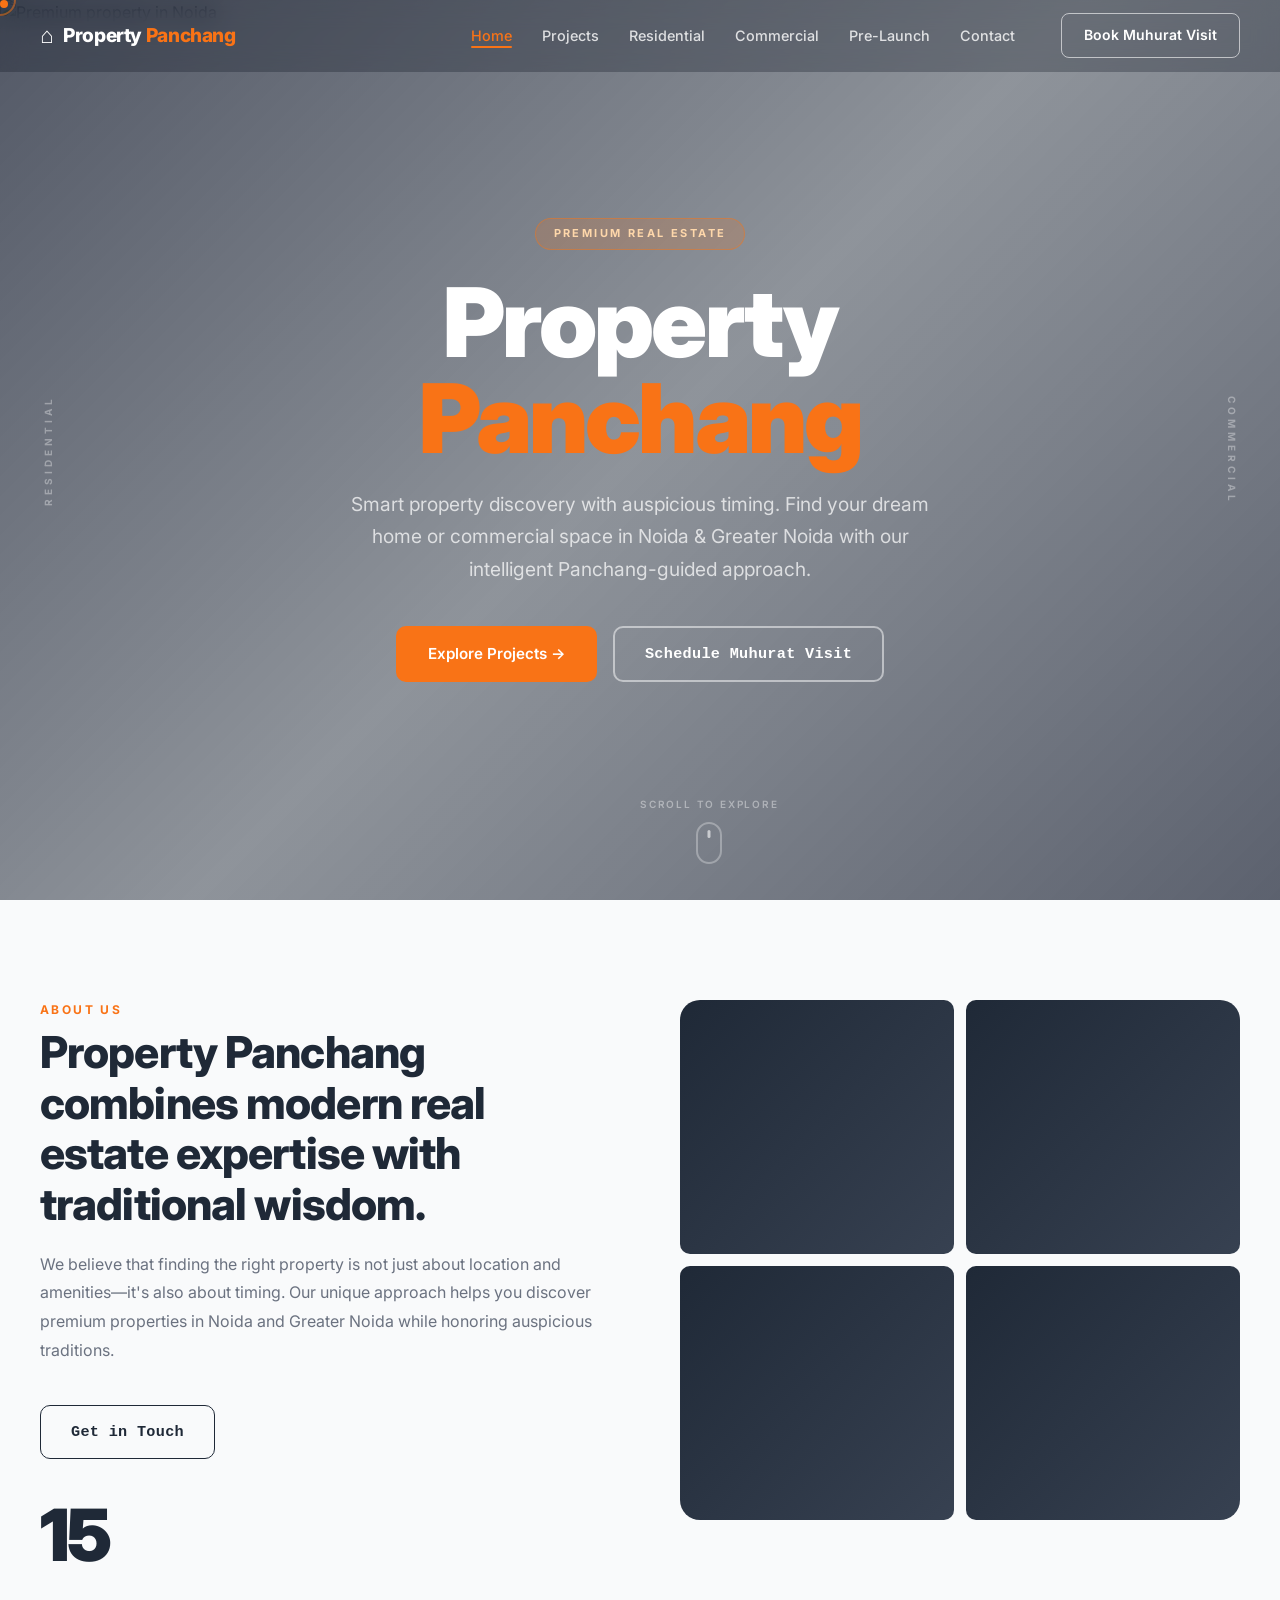
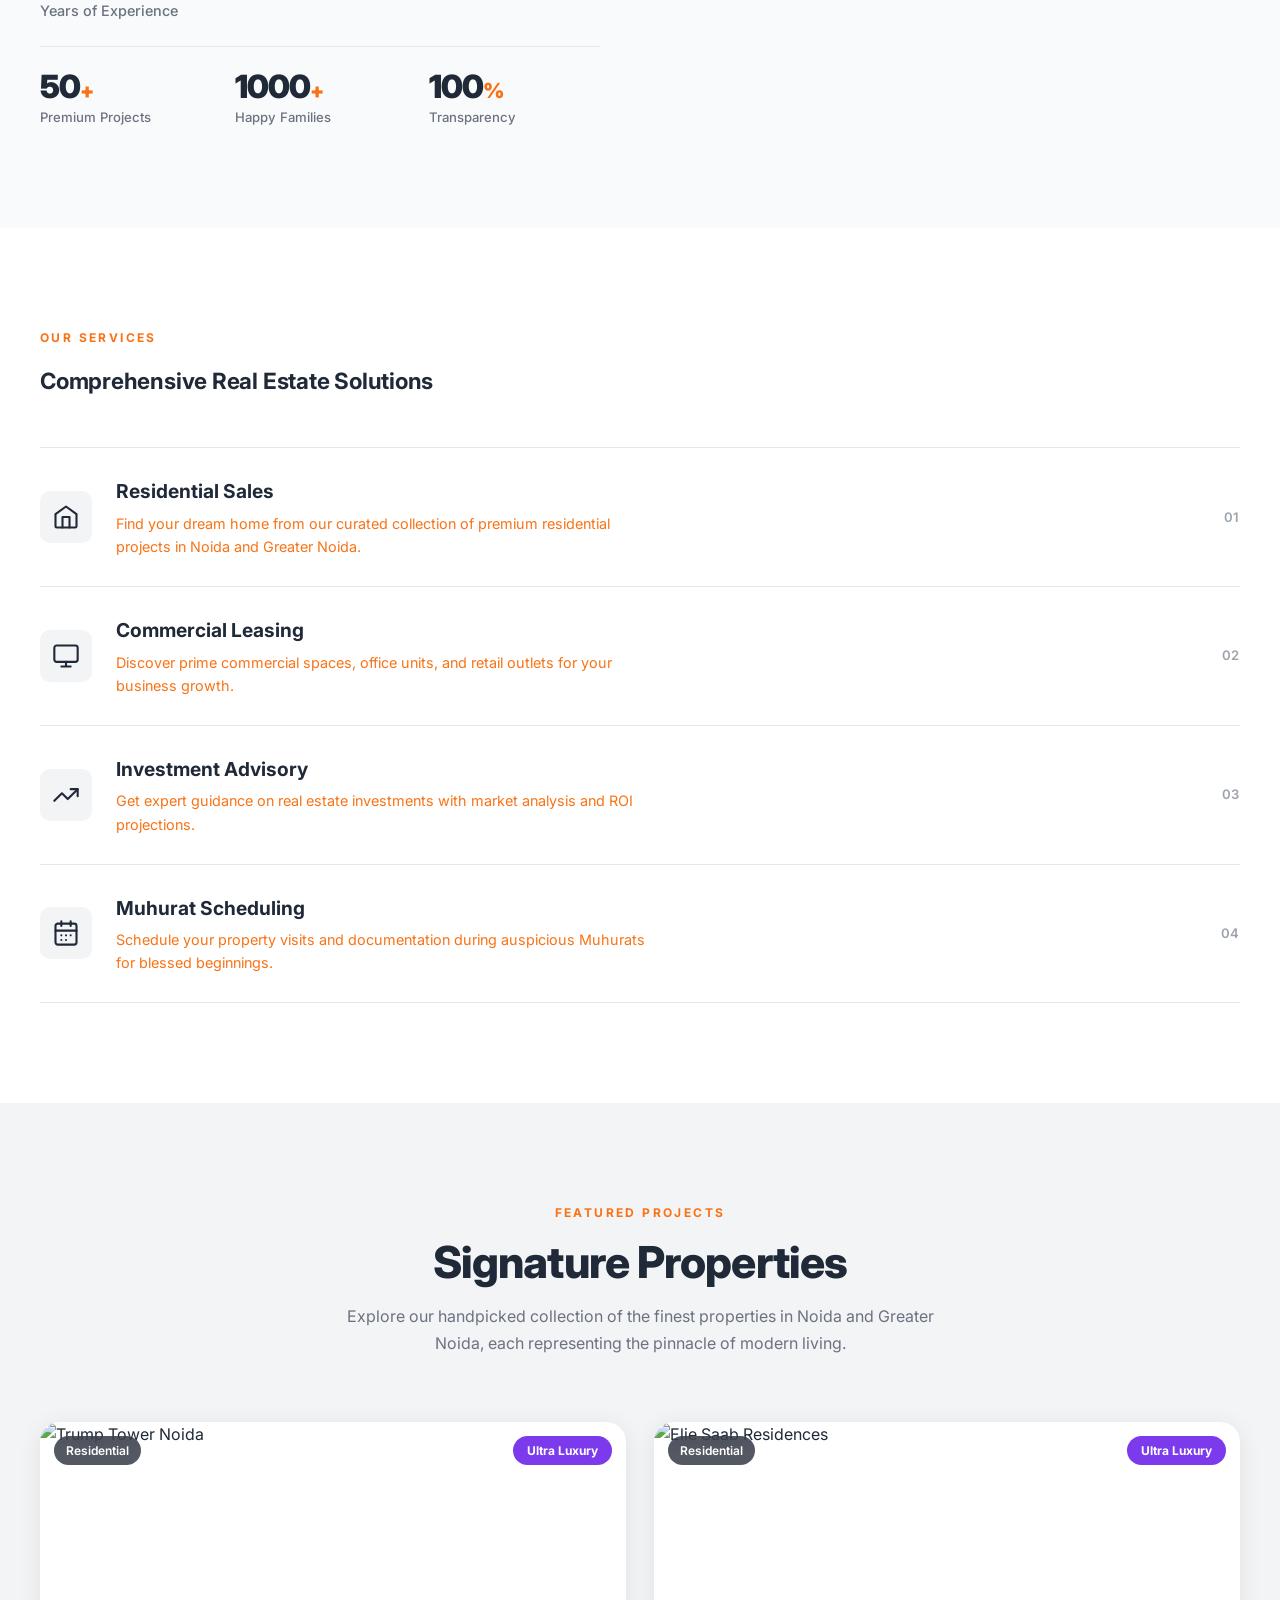
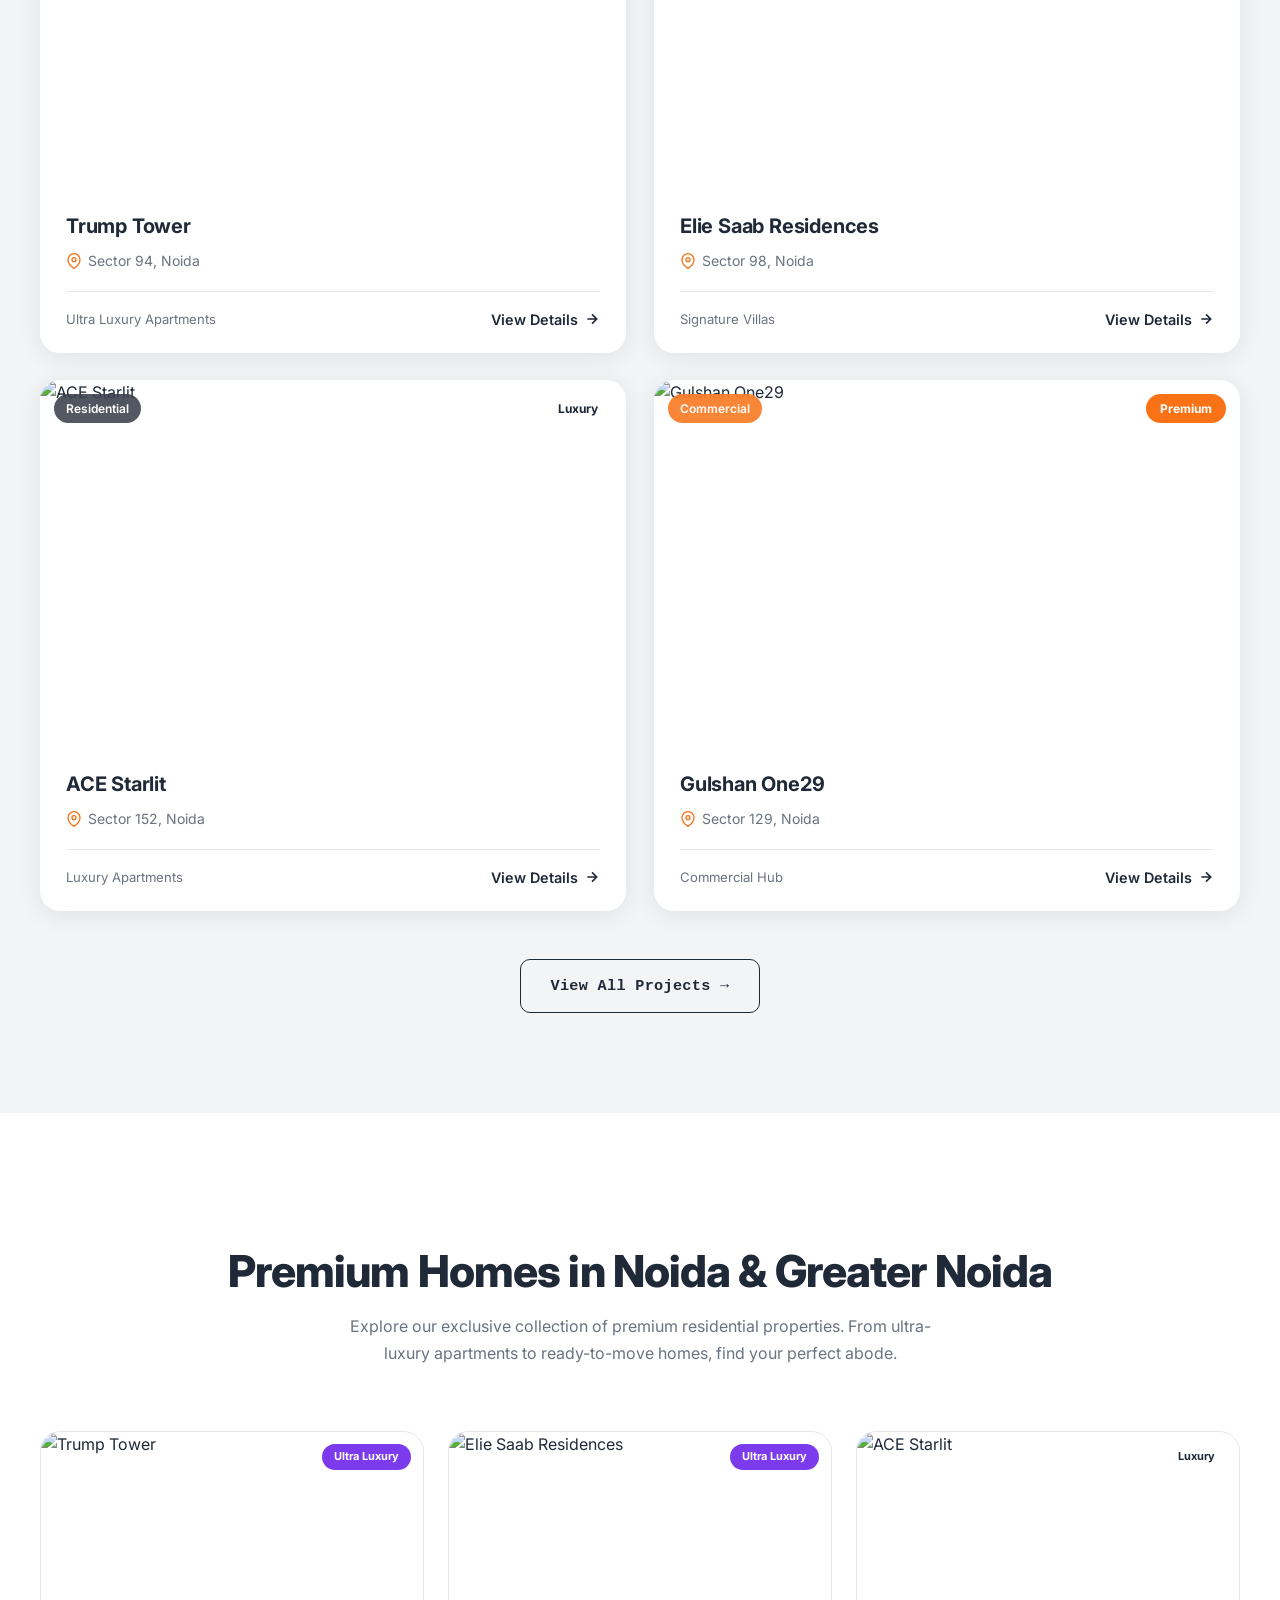
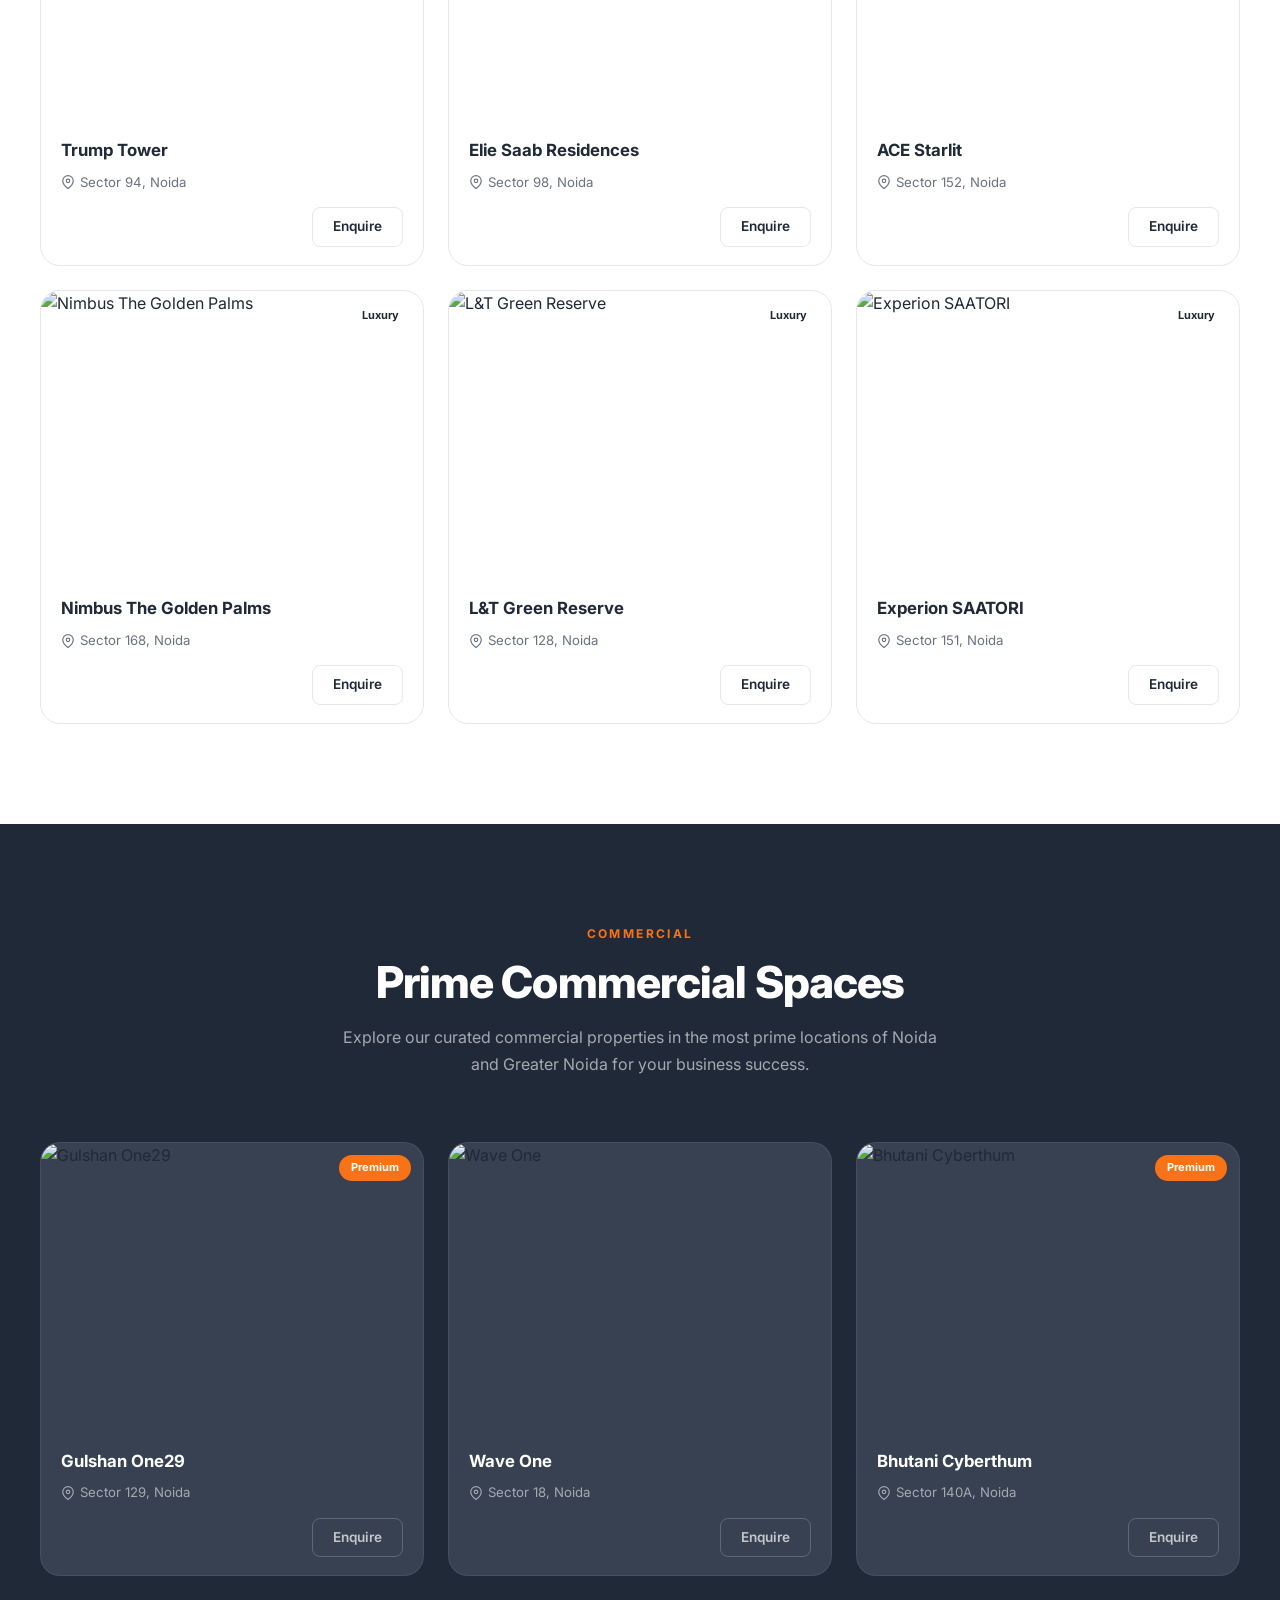
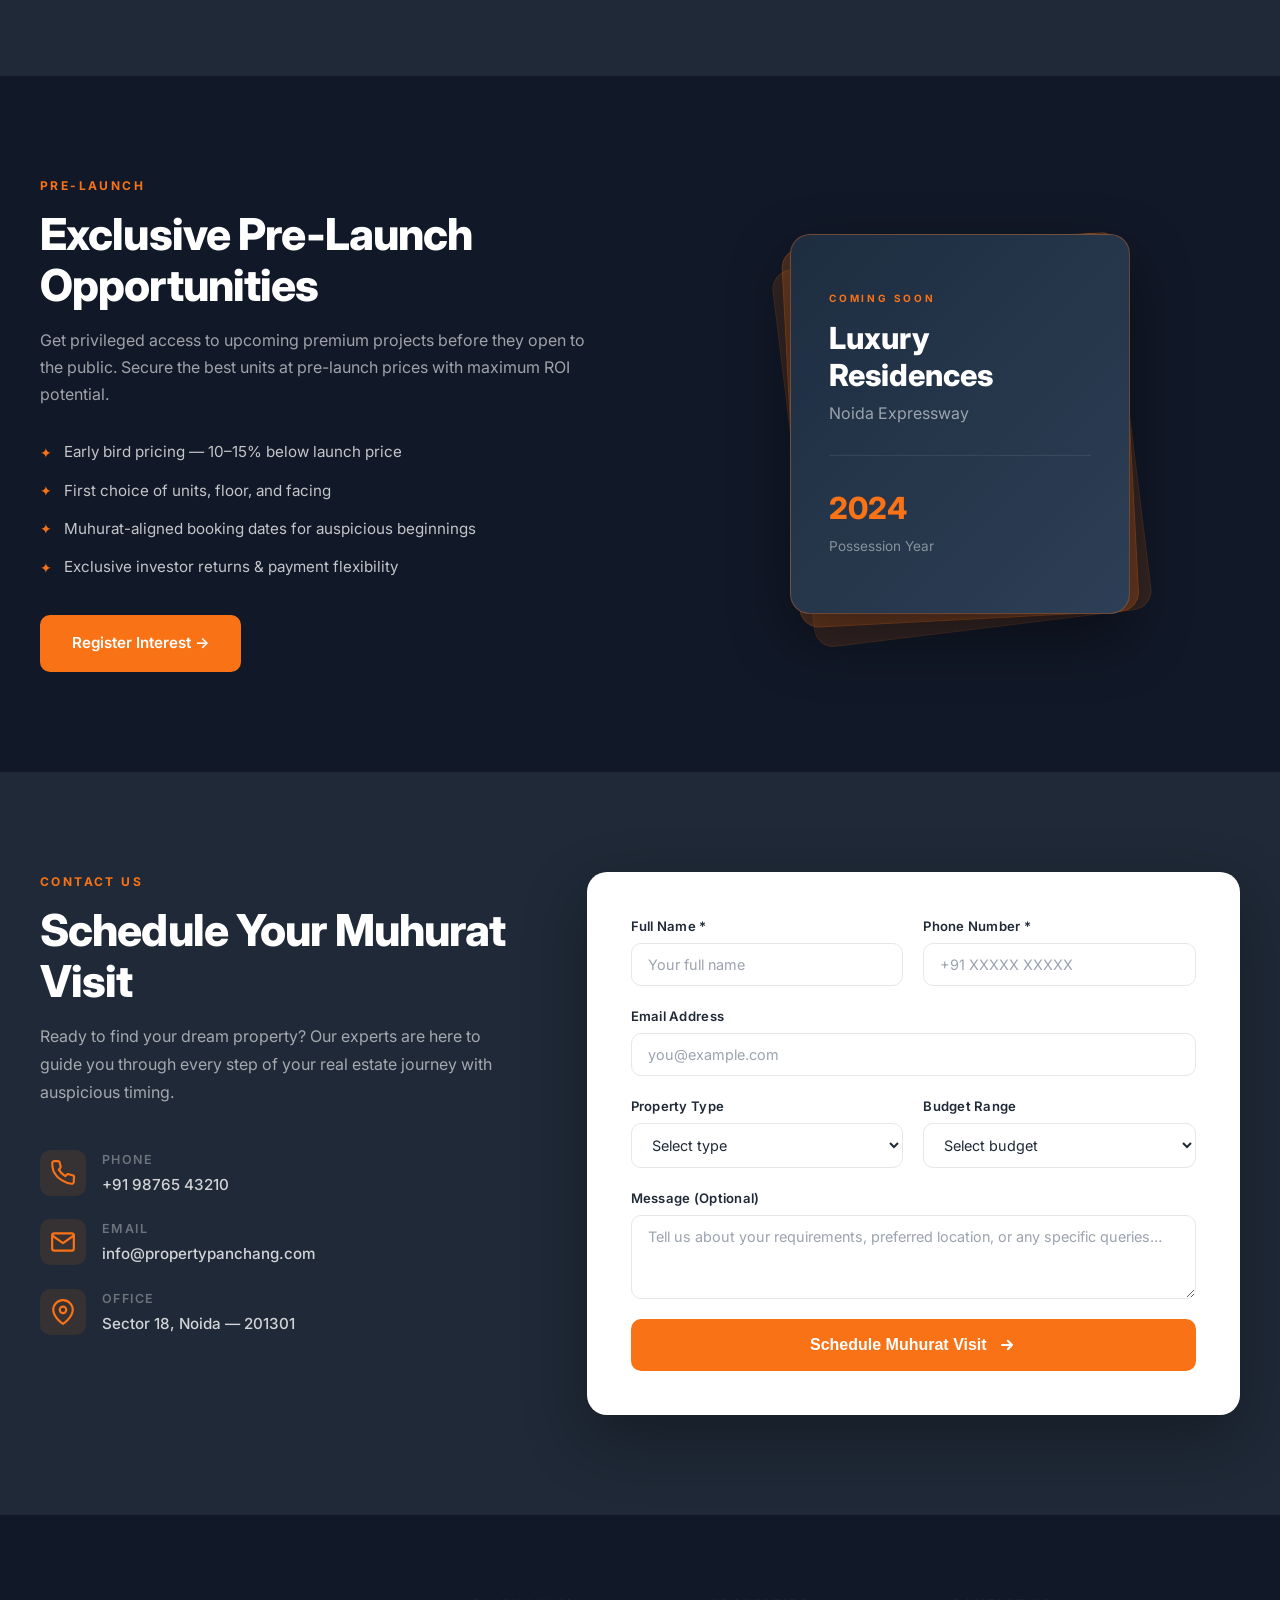
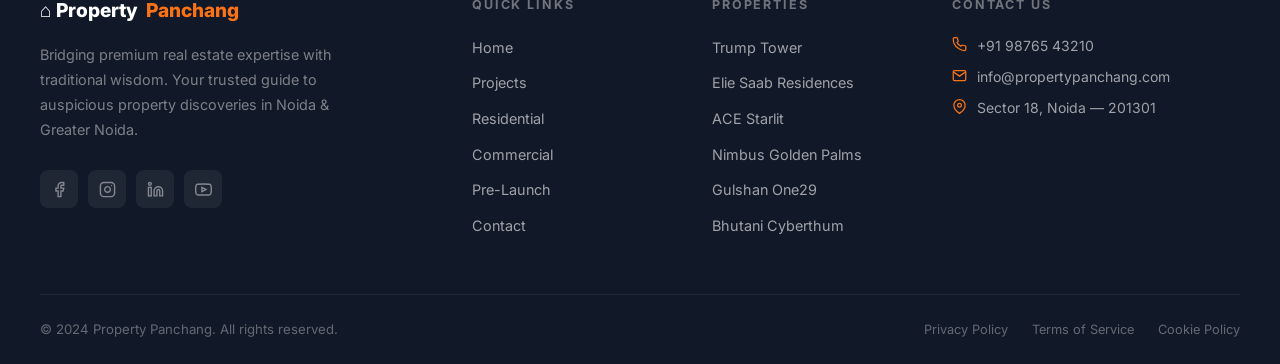
==== index.html @ ad0434a9 "Add files via upload" ====
<!DOCTYPE html>
<html lang="en">
<head>
  <meta charset="UTF-8"/>
  <meta name="viewport" content="width=device-width, initial-scale=1.0"/>
  <title>Property Panchang — Premium Real Estate in Noida & Greater Noida</title>
  <meta name="description" content="Find your dream home in Noida & Greater Noida. Premium properties curated with intelligent market insights and auspicious Muhurat timing. 15+ years of expertise."/>
  <meta name="keywords" content="property noida, greater noida apartments, luxury homes, trump tower noida, elie saab residences, real estate noida"/>
  <link rel="icon" href="data:image/svg+xml,<svg xmlns='http://www.w3.org/2000/svg' viewBox='0 0 100 100'><text y='.9em' font-size='90'>🏠</text></svg>"/>
  <link rel="preconnect" href="https://fonts.googleapis.com"/>
  <link rel="preconnect" href="https://fonts.gstatic.com" crossorigin/>
  <link href="https://fonts.googleapis.com/css2?family=Inter:wght@400;500;600;700;800;900&display=swap" rel="stylesheet"/>
  <link rel="stylesheet" href="style.css"/>
</head>
<body>

<!-- Page Progress Bar -->
<div class="progress-bar" id="progressBar"></div>

<!-- Cursor -->
<div class="cursor-dot" id="cursorDot"></div>
<div class="cursor-ring" id="cursorRing"></div>

<!-- ===================== NAVBAR ===================== -->
<nav class="navbar at-top" id="navbar" role="navigation" aria-label="Main navigation">
  <div class="nav-container">
    <a href="#home" class="nav-logo">
      <span class="logo-icon">⌂</span>
      <span>Property <span class="logo-accent">Panchang</span></span>
    </a>

    <ul class="nav-links" role="list">
      <li><a href="#home"       class="nav-link active">Home</a></li>
      <li><a href="#projects"   class="nav-link">Projects</a></li>
      <li><a href="#residential" class="nav-link">Residential</a></li>
      <li><a href="#commercial" class="nav-link">Commercial</a></li>
      <li><a href="#prelaunch"  class="nav-link">Pre-Launch</a></li>
      <li><a href="#contact"    class="nav-link">Contact</a></li>
    </ul>

    <div class="nav-actions">
      <a href="#contact" class="btn-nav-cta ripple-btn">Book Muhurat Visit</a>
      <button class="hamburger" id="hamburger" aria-label="Toggle menu" aria-expanded="false">
        <span></span><span></span><span></span>
      </button>
    </div>
  </div>
</nav>

<!-- Mobile Menu -->
<div class="mobile-menu" id="mobileMenu" role="dialog" aria-modal="true">
  <div class="mobile-menu-inner">
    <a href="#home"       class="mobile-link">Home</a>
    <a href="#projects"   class="mobile-link">Projects</a>
    <a href="#residential" class="mobile-link">Residential</a>
    <a href="#commercial" class="mobile-link">Commercial</a>
    <a href="#prelaunch"  class="mobile-link">Pre-Launch</a>
    <a href="#contact"    class="mobile-link">Contact</a>
    <a href="#contact"    class="btn-mobile-cta">Book Muhurat Visit</a>
  </div>
</div>

<!-- ===================== HERO ===================== -->
<section class="hero" id="home" aria-label="Hero section">
  <div class="hero-bg">
    <img src="assets/hero-bg.jpg" alt="Premium property in Noida" class="hero-img" id="heroImg" loading="eager"/>
  </div>
  <div class="hero-overlay"></div>

  <span class="hero-side-label left">RESIDENTIAL</span>
  <span class="hero-side-label right">COMMERCIAL</span>

  <div class="hero-content">
    <div class="hero-badge">PREMIUM REAL ESTATE</div>
    <h1 class="hero-title">
      Property<br/>
      <span class="hero-title-accent">Panchang</span>
    </h1>
    <p class="hero-subtitle">
      Smart property discovery with auspicious timing. Find your dream home
      or commercial space in Noida &amp; Greater Noida with our intelligent
      Panchang-guided approach.
    </p>
    <div class="hero-cta-group">
      <a href="#projects" class="btn-primary ripple-btn">Explore Projects →</a>
      <a href="#contact"  class="btn-outline-white">Schedule Muhurat Visit</a>
    </div>
  </div>

  <div class="hero-scroll-indicator">
    <span class="scroll-text">SCROLL TO EXPLORE</span>
    <div class="scroll-mouse"></div>
  </div>
</section>

<!-- ===================== ABOUT ===================== -->
<section class="about-section" id="about">
  <div class="container">
    <div class="about-grid">
      <!-- Left: Content + Stats -->
      <div class="about-content">
        <span class="section-tag about-tag" data-reveal data-delay="100">ABOUT US</span>
        <h2 class="section-title" data-reveal data-delay="200">
          Property Panchang combines modern real estate expertise with traditional wisdom.
        </h2>
        <p class="about-text" data-reveal data-delay="300">
          We believe that finding the right property is not just about
          location and amenities—it's also about timing.
          Our unique approach helps you discover premium properties in Noida
          and Greater Noida while honoring auspicious traditions.
        </p>
        <div data-reveal data-delay="350">
          <a href="#contact" class="btn-outline-dark">Get in Touch</a>
        </div>

        <!-- Stats -->
        <div class="about-stats" data-reveal data-delay="150">
          <div class="stat-primary">
            <div class="stat-number" id="stat1">0<span class="stat-plus">+</span></div>
          </div>
          <div class="stat-label">Years of Experience</div>
          <div class="stat-divider"></div>
          <div class="stats-row">
            <div class="stat-item">
              <div class="stat-number-sm"><span id="stat2">0</span><span class="stat-plus-sm">+</span></div>
              <div class="stat-label-sm">Premium Projects</div>
            </div>
            <div class="stat-item">
              <div class="stat-number-sm"><span id="stat3">0</span><span class="stat-plus-sm">+</span></div>
              <div class="stat-label-sm">Happy Families</div>
            </div>
            <div class="stat-item">
              <div class="stat-number-sm"><span id="stat4">0</span><span class="stat-plus-sm">%</span></div>
              <div class="stat-label-sm">Transparency</div>
            </div>
          </div>
        </div>
      </div>

      <!-- Right: 2×2 image grid (like original) -->
      <div class="about-images" data-reveal="right" data-delay="200">
        <div class="about-img-wrap">
          <img src="https://images.unsplash.com/photo-1600585154340-be6161a56a0c?w=600&q=80" alt="Luxury apartment interior" loading="lazy"/>
        </div>
        <div class="about-img-wrap">
          <img src="https://images.unsplash.com/photo-1545324418-cc1a3fa10c00?w=600&q=80" alt="Modern residential building" loading="lazy"/>
        </div>
        <div class="about-img-wrap">
          <img src="https://images.unsplash.com/photo-1560448204-e02f11c3d0e2?w=600&q=80" alt="Premium bedroom interior" loading="lazy"/>
        </div>
        <div class="about-img-wrap">
          <img src="https://images.unsplash.com/photo-1567767292278-a4f21aa2d36e?w=600&q=80" alt="Happy family in new home" loading="lazy"/>
        </div>
      </div>
    </div>
  </div>
</section>

<!-- ===================== SERVICES ===================== -->
<section class="services-section" id="services">
  <div class="container">
    <div class="services-header" data-reveal>
      <span class="section-tag">OUR SERVICES</span>
    </div>
    <div class="services-subtitle" data-reveal data-delay="100">Comprehensive Real Estate Solutions</div>

    <div class="services-list">

      <!-- Item 1 -->
      <div class="service-item" data-reveal data-delay="100">
        <div class="service-icon">
          <svg viewBox="0 0 24 24" fill="none" stroke="currentColor" stroke-width="1.8" stroke-linecap="round" stroke-linejoin="round">
            <path d="M3 9.5L12 3l9 6.5V20a1 1 0 01-1 1H4a1 1 0 01-1-1V9.5z"/>
            <path d="M9 21V12h6v9"/>
          </svg>
        </div>
        <div class="service-content">
          <h3>Residential Sales</h3>
          <p>Find your dream home from our curated collection of premium residential projects in Noida and Greater Noida.</p>
        </div>
        <span class="service-num">01</span>
      </div>

      <!-- Item 2 -->
      <div class="service-item" data-reveal data-delay="200">
        <div class="service-icon">
          <svg viewBox="0 0 24 24" fill="none" stroke="currentColor" stroke-width="1.8" stroke-linecap="round" stroke-linejoin="round">
            <rect x="2" y="3" width="20" height="14" rx="2"/>
            <path d="M8 21h8M12 17v4"/>
          </svg>
        </div>
        <div class="service-content">
          <h3>Commercial Leasing</h3>
          <p>Discover prime commercial spaces, office units, and retail outlets for your business growth.</p>
        </div>
        <span class="service-num">02</span>
      </div>

      <!-- Item 3 -->
      <div class="service-item" data-reveal data-delay="300">
        <div class="service-icon">
          <svg viewBox="0 0 24 24" fill="none" stroke="currentColor" stroke-width="1.8" stroke-linecap="round" stroke-linejoin="round">
            <polyline points="22 7 13.5 15.5 8.5 10.5 2 17"/>
            <polyline points="16 7 22 7 22 13"/>
          </svg>
        </div>
        <div class="service-content">
          <h3>Investment Advisory</h3>
          <p>Get expert guidance on real estate investments with market analysis and ROI projections.</p>
        </div>
        <span class="service-num">03</span>
      </div>

      <!-- Item 4 -->
      <div class="service-item" data-reveal data-delay="400">
        <div class="service-icon">
          <svg viewBox="0 0 24 24" fill="none" stroke="currentColor" stroke-width="1.8" stroke-linecap="round" stroke-linejoin="round">
            <rect x="3" y="4" width="18" height="18" rx="2"/>
            <path d="M16 2v4M8 2v4M3 10h18"/>
            <path d="M8 14h.01M12 14h.01M16 14h.01M8 18h.01M12 18h.01"/>
          </svg>
        </div>
        <div class="service-content">
          <h3>Muhurat Scheduling</h3>
          <p>Schedule your property visits and documentation during auspicious Muhurats for blessed beginnings.</p>
        </div>
        <span class="service-num">04</span>
      </div>

    </div>
  </div>
</section>

<!-- ===================== FEATURED PROJECTS ===================== -->
<section class="projects-section" id="projects">
  <div class="container">
    <div class="section-header centered">
      <span class="section-tag" data-reveal>FEATURED PROJECTS</span>
      <h2 class="section-title" data-reveal data-delay="150">Signature Properties</h2>
      <p class="section-desc" data-reveal data-delay="250">
        Explore our handpicked collection of the finest properties in Noida and Greater Noida, each representing the pinnacle of modern living.
      </p>
    </div>

    <div class="projects-grid">

      <!-- Project 1 -->
      <div class="project-card" data-reveal data-delay="100">
        <div class="project-card-image">
          <img src="assets/trump-tower.jpg" alt="Trump Tower Noida" loading="lazy"/>
          <span class="project-type-badge">Residential</span>
          <span class="project-category-badge luxury">Ultra Luxury</span>
          <div class="card-overlay">
            <a href="#contact" class="btn-enquire-overlay">Enquire Now</a>
          </div>
        </div>
        <div class="project-card-body">
          <h3 class="project-name">Trump Tower</h3>
          <p class="project-location">
            <svg class="loc-icon" viewBox="0 0 24 24" fill="none" stroke="currentColor" stroke-width="2"><path d="M21 10c0 7-9 13-9 13s-9-6-9-13a9 9 0 0118 0z"/><circle cx="12" cy="10" r="3"/></svg>
            Sector 94, Noida
          </p>
          <div class="project-card-footer">
            <span style="font-size:0.82rem;color:var(--gray)">Ultra Luxury Apartments</span>
            <a href="#contact" class="btn-view-details">
              View Details
              <svg width="16" height="16" viewBox="0 0 24 24" fill="none" stroke="currentColor" stroke-width="2.5"><path d="M5 12h14M12 5l7 7-7 7"/></svg>
            </a>
          </div>
        </div>
      </div>

      <!-- Project 2 -->
      <div class="project-card" data-reveal data-delay="200">
        <div class="project-card-image">
          <img src="assets/elie-saab.jpg" alt="Elie Saab Residences" loading="lazy"/>
          <span class="project-type-badge">Residential</span>
          <span class="project-category-badge luxury">Ultra Luxury</span>
          <div class="card-overlay">
            <a href="#contact" class="btn-enquire-overlay">Enquire Now</a>
          </div>
        </div>
        <div class="project-card-body">
          <h3 class="project-name">Elie Saab Residences</h3>
          <p class="project-location">
            <svg class="loc-icon" viewBox="0 0 24 24" fill="none" stroke="currentColor" stroke-width="2"><path d="M21 10c0 7-9 13-9 13s-9-6-9-13a9 9 0 0118 0z"/><circle cx="12" cy="10" r="3"/></svg>
            Sector 98, Noida
          </p>
          <div class="project-card-footer">
            <span style="font-size:0.82rem;color:var(--gray)">Signature Villas</span>
            <a href="#contact" class="btn-view-details">
              View Details
              <svg width="16" height="16" viewBox="0 0 24 24" fill="none" stroke="currentColor" stroke-width="2.5"><path d="M5 12h14M12 5l7 7-7 7"/></svg>
            </a>
          </div>
        </div>
      </div>

      <!-- Project 3 -->
      <div class="project-card" data-reveal data-delay="300">
        <div class="project-card-image">
          <img src="assets/ace-starlit.jpg" alt="ACE Starlit" loading="lazy"/>
          <span class="project-type-badge">Residential</span>
          <span class="project-category-badge">Luxury</span>
          <div class="card-overlay">
            <a href="#contact" class="btn-enquire-overlay">Enquire Now</a>
          </div>
        </div>
        <div class="project-card-body">
          <h3 class="project-name">ACE Starlit</h3>
          <p class="project-location">
            <svg class="loc-icon" viewBox="0 0 24 24" fill="none" stroke="currentColor" stroke-width="2"><path d="M21 10c0 7-9 13-9 13s-9-6-9-13a9 9 0 0118 0z"/><circle cx="12" cy="10" r="3"/></svg>
            Sector 152, Noida
          </p>
          <div class="project-card-footer">
            <span style="font-size:0.82rem;color:var(--gray)">Luxury Apartments</span>
            <a href="#contact" class="btn-view-details">
              View Details
              <svg width="16" height="16" viewBox="0 0 24 24" fill="none" stroke="currentColor" stroke-width="2.5"><path d="M5 12h14M12 5l7 7-7 7"/></svg>
            </a>
          </div>
        </div>
      </div>

      <!-- Project 4 Commercial -->
      <div class="project-card" data-reveal data-delay="400">
        <div class="project-card-image">
          <img src="assets/gulshan-one29.jpg" alt="Gulshan One29" loading="lazy"/>
          <span class="project-type-badge commercial">Commercial</span>
          <span class="project-category-badge" style="background:var(--orange);color:white">Premium</span>
          <div class="card-overlay">
            <a href="#contact" class="btn-enquire-overlay">Enquire Now</a>
          </div>
        </div>
        <div class="project-card-body">
          <h3 class="project-name">Gulshan One29</h3>
          <p class="project-location">
            <svg class="loc-icon" viewBox="0 0 24 24" fill="none" stroke="currentColor" stroke-width="2"><path d="M21 10c0 7-9 13-9 13s-9-6-9-13a9 9 0 0118 0z"/><circle cx="12" cy="10" r="3"/></svg>
            Sector 129, Noida
          </p>
          <div class="project-card-footer">
            <span style="font-size:0.82rem;color:var(--gray)">Commercial Hub</span>
            <a href="#contact" class="btn-view-details">
              View Details
              <svg width="16" height="16" viewBox="0 0 24 24" fill="none" stroke="currentColor" stroke-width="2.5"><path d="M5 12h14M12 5l7 7-7 7"/></svg>
            </a>
          </div>
        </div>
      </div>

    </div>

    <div class="projects-cta" data-reveal>
      <a href="#residential" class="btn-outline-dark">View All Projects →</a>
    </div>
  </div>
</section>

<!-- ===================== RESIDENTIAL ===================== -->
<section class="listing-section" id="residential">
  <div class="container">
    <div class="section-header centered">
      <span class="section-tag" data-reveal>RESIDENTIAL</span>
      <h2 class="section-title" data-reveal data-delay="150">Premium Homes in Noida &amp; Greater Noida</h2>
      <p class="section-desc" data-reveal data-delay="250">
        Explore our exclusive collection of premium residential properties. From ultra-luxury apartments to ready-to-move homes, find your perfect abode.
      </p>
    </div>

    <div class="listing-grid">

      <div class="listing-card" data-reveal data-delay="100">
        <div class="listing-img-wrapper">
          <img src="assets/trump-tower.jpg" alt="Trump Tower" loading="lazy"/>
          <span class="listing-badge luxury">Ultra Luxury</span>
        </div>
        <div class="listing-info">
          <h3>Trump Tower</h3>
          <p class="listing-loc">
            <svg viewBox="0 0 24 24" fill="none" stroke="currentColor" stroke-width="2" style="width:14px;height:14px;flex-shrink:0"><path d="M21 10c0 7-9 13-9 13s-9-6-9-13a9 9 0 0118 0z"/><circle cx="12" cy="10" r="3"/></svg>
            Sector 94, Noida
          </p>
          <div class="listing-actions"><a href="#contact" class="btn-enquire-sm">Enquire</a></div>
        </div>
      </div>

      <div class="listing-card" data-reveal data-delay="150">
        <div class="listing-img-wrapper">
          <img src="assets/elie-saab.jpg" alt="Elie Saab Residences" loading="lazy"/>
          <span class="listing-badge luxury">Ultra Luxury</span>
        </div>
        <div class="listing-info">
          <h3>Elie Saab Residences</h3>
          <p class="listing-loc">
            <svg viewBox="0 0 24 24" fill="none" stroke="currentColor" stroke-width="2" style="width:14px;height:14px;flex-shrink:0"><path d="M21 10c0 7-9 13-9 13s-9-6-9-13a9 9 0 0118 0z"/><circle cx="12" cy="10" r="3"/></svg>
            Sector 98, Noida
          </p>
          <div class="listing-actions"><a href="#contact" class="btn-enquire-sm">Enquire</a></div>
        </div>
      </div>

      <div class="listing-card" data-reveal data-delay="200">
        <div class="listing-img-wrapper">
          <img src="assets/ace-starlit.jpg" alt="ACE Starlit" loading="lazy"/>
          <span class="listing-badge">Luxury</span>
        </div>
        <div class="listing-info">
          <h3>ACE Starlit</h3>
          <p class="listing-loc">
            <svg viewBox="0 0 24 24" fill="none" stroke="currentColor" stroke-width="2" style="width:14px;height:14px;flex-shrink:0"><path d="M21 10c0 7-9 13-9 13s-9-6-9-13a9 9 0 0118 0z"/><circle cx="12" cy="10" r="3"/></svg>
            Sector 152, Noida
          </p>
          <div class="listing-actions"><a href="#contact" class="btn-enquire-sm">Enquire</a></div>
        </div>
      </div>

      <div class="listing-card" data-reveal data-delay="100">
        <div class="listing-img-wrapper">
          <img src="assets/nimbus-golden-palms.jpg" alt="Nimbus The Golden Palms" loading="lazy"/>
          <span class="listing-badge">Luxury</span>
        </div>
        <div class="listing-info">
          <h3>Nimbus The Golden Palms</h3>
          <p class="listing-loc">
            <svg viewBox="0 0 24 24" fill="none" stroke="currentColor" stroke-width="2" style="width:14px;height:14px;flex-shrink:0"><path d="M21 10c0 7-9 13-9 13s-9-6-9-13a9 9 0 0118 0z"/><circle cx="12" cy="10" r="3"/></svg>
            Sector 168, Noida
          </p>
          <div class="listing-actions"><a href="#contact" class="btn-enquire-sm">Enquire</a></div>
        </div>
      </div>

      <div class="listing-card" data-reveal data-delay="150">
        <div class="listing-img-wrapper">
          <img src="assets/lt-green-reserve.jpg" alt="L&T Green Reserve" loading="lazy"/>
          <span class="listing-badge">Luxury</span>
        </div>
        <div class="listing-info">
          <h3>L&amp;T Green Reserve</h3>
          <p class="listing-loc">
            <svg viewBox="0 0 24 24" fill="none" stroke="currentColor" stroke-width="2" style="width:14px;height:14px;flex-shrink:0"><path d="M21 10c0 7-9 13-9 13s-9-6-9-13a9 9 0 0118 0z"/><circle cx="12" cy="10" r="3"/></svg>
            Sector 128, Noida
          </p>
          <div class="listing-actions"><a href="#contact" class="btn-enquire-sm">Enquire</a></div>
        </div>
      </div>

      <div class="listing-card" data-reveal data-delay="200">
        <div class="listing-img-wrapper">
          <img src="assets/experion-saatori.jpg" alt="Experion SAATORI" loading="lazy"/>
          <span class="listing-badge">Luxury</span>
        </div>
        <div class="listing-info">
          <h3>Experion SAATORI</h3>
          <p class="listing-loc">
            <svg viewBox="0 0 24 24" fill="none" stroke="currentColor" stroke-width="2" style="width:14px;height:14px;flex-shrink:0"><path d="M21 10c0 7-9 13-9 13s-9-6-9-13a9 9 0 0118 0z"/><circle cx="12" cy="10" r="3"/></svg>
            Sector 151, Noida
          </p>
          <div class="listing-actions"><a href="#contact" class="btn-enquire-sm">Enquire</a></div>
        </div>
      </div>

    </div>
  </div>
</section>

<!-- ===================== COMMERCIAL ===================== -->
<section class="listing-section dark-section" id="commercial">
  <div class="container">
    <div class="section-header centered">
      <span class="section-tag orange-light" data-reveal>COMMERCIAL</span>
      <h2 class="section-title light" data-reveal data-delay="150">Prime Commercial Spaces</h2>
      <p class="section-desc light" data-reveal data-delay="250">
        Explore our curated commercial properties in the most prime locations of Noida and Greater Noida for your business success.
      </p>
    </div>

    <div class="listing-grid">

      <div class="listing-card dark-card" data-reveal data-delay="100">
        <div class="listing-img-wrapper">
          <img src="assets/gulshan-one29.jpg" alt="Gulshan One29" loading="lazy"/>
          <span class="listing-badge premium-badge">Premium</span>
        </div>
        <div class="listing-info">
          <h3>Gulshan One29</h3>
          <p class="listing-loc">
            <svg viewBox="0 0 24 24" fill="none" stroke="currentColor" stroke-width="2" style="width:14px;height:14px;flex-shrink:0"><path d="M21 10c0 7-9 13-9 13s-9-6-9-13a9 9 0 0118 0z"/><circle cx="12" cy="10" r="3"/></svg>
            Sector 129, Noida
          </p>
          <div class="listing-actions">
            <a href="#contact" class="btn-enquire-sm" style="border-color:rgba(255,255,255,0.2);color:rgba(255,255,255,0.7)">Enquire</a>
          </div>
        </div>
      </div>

      <div class="listing-card dark-card" data-reveal data-delay="150">
        <div class="listing-img-wrapper">
          <img src="assets/commercial-2.jpg" alt="Wave One" loading="lazy"/>
        </div>
        <div class="listing-info">
          <h3>Wave One</h3>
          <p class="listing-loc">
            <svg viewBox="0 0 24 24" fill="none" stroke="currentColor" stroke-width="2" style="width:14px;height:14px;flex-shrink:0"><path d="M21 10c0 7-9 13-9 13s-9-6-9-13a9 9 0 0118 0z"/><circle cx="12" cy="10" r="3"/></svg>
            Sector 18, Noida
          </p>
          <div class="listing-actions">
            <a href="#contact" class="btn-enquire-sm" style="border-color:rgba(255,255,255,0.2);color:rgba(255,255,255,0.7)">Enquire</a>
          </div>
        </div>
      </div>

      <div class="listing-card dark-card" data-reveal data-delay="200">
        <div class="listing-img-wrapper">
          <img src="assets/commercial-3.jpg" alt="Bhutani Cyberthum" loading="lazy"/>
          <span class="listing-badge premium-badge">Premium</span>
        </div>
        <div class="listing-info">
          <h3>Bhutani Cyberthum</h3>
          <p class="listing-loc">
            <svg viewBox="0 0 24 24" fill="none" stroke="currentColor" stroke-width="2" style="width:14px;height:14px;flex-shrink:0"><path d="M21 10c0 7-9 13-9 13s-9-6-9-13a9 9 0 0118 0z"/><circle cx="12" cy="10" r="3"/></svg>
            Sector 140A, Noida
          </p>
          <div class="listing-actions">
            <a href="#contact" class="btn-enquire-sm" style="border-color:rgba(255,255,255,0.2);color:rgba(255,255,255,0.7)">Enquire</a>
          </div>
        </div>
      </div>

    </div>
  </div>
</section>

<!-- ===================== PRE-LAUNCH ===================== -->
<section class="prelaunch-section" id="prelaunch">
  <div class="container">
    <div class="prelaunch-inner">
      <div class="prelaunch-content">
        <span class="section-tag" data-reveal>PRE-LAUNCH</span>
        <h2 class="section-title light" data-reveal data-delay="100">Exclusive Pre-Launch Opportunities</h2>
        <p class="section-desc" data-reveal data-delay="200">
          Get privileged access to upcoming premium projects before they open to the public.
          Secure the best units at pre-launch prices with maximum ROI potential.
        </p>

        <div class="prelaunch-benefits" data-reveal data-delay="300">
          <div class="benefit-item">
            <span class="benefit-icon">✦</span>
            Early bird pricing — 10–15% below launch price
          </div>
          <div class="benefit-item">
            <span class="benefit-icon">✦</span>
            First choice of units, floor, and facing
          </div>
          <div class="benefit-item">
            <span class="benefit-icon">✦</span>
            Muhurat-aligned booking dates for auspicious beginnings
          </div>
          <div class="benefit-item">
            <span class="benefit-icon">✦</span>
            Exclusive investor returns &amp; payment flexibility
          </div>
        </div>

        <div data-reveal data-delay="400">
          <a href="#contact" class="btn-primary ripple-btn">Register Interest →</a>
        </div>
      </div>

      <!-- Floating card stack -->
      <div class="prelaunch-visual" data-reveal="right" data-delay="200">
        <div class="prelaunch-card-stack">
          <div class="prelaunch-card card-back"></div>
          <div class="prelaunch-card card-mid"></div>
          <div class="prelaunch-card card-front">
            <div class="coming-soon-label">COMING SOON</div>
            <div class="prelaunch-card-title">Luxury<br>Residences</div>
            <div class="prelaunch-card-subtitle">Noida Expressway</div>
            <div class="prelaunch-divider"></div>
            <div class="prelaunch-card-stat">
              <span class="stat-value">2024</span>
              <span class="stat-desc">Possession Year</span>
            </div>
          </div>
        </div>
      </div>
    </div>
  </div>
</section>

<!-- ===================== CONTACT ===================== -->
<section class="contact-section" id="contact">
  <div class="container">
    <div class="contact-grid">
      <!-- Left: Info -->
      <div class="contact-info" data-reveal="left">
        <span class="section-tag">CONTACT US</span>
        <h2 class="section-title light">Schedule Your Muhurat Visit</h2>
        <p class="contact-desc">
          Ready to find your dream property? Our experts are here to guide you
          through every step of your real estate journey with auspicious timing.
        </p>

        <div class="contact-details">
          <div class="contact-detail-item">
            <div class="contact-icon">
              <svg viewBox="0 0 24 24" fill="none" stroke="currentColor" stroke-width="2" stroke-linecap="round" stroke-linejoin="round"><path d="M22 16.92v3a2 2 0 01-2.18 2 19.79 19.79 0 01-8.63-3.07A19.5 19.5 0 013.07 9.81 19.79 19.79 0 012.12 3.18 2 2 0 014.11 1H7a2 2 0 012 1.72c.127.96.361 1.903.7 2.81a2 2 0 01-.45 2.11L8.09 8.91a16 16 0 006 6l1.27-1.27a2 2 0 012.11-.45c.907.339 1.85.573 2.81.7A2 2 0 0122 16.92z"/></svg>
            </div>
            <div>
              <div class="detail-label">Phone</div>
              <div class="detail-value">+91 98765 43210</div>
            </div>
          </div>
          <div class="contact-detail-item">
            <div class="contact-icon">
              <svg viewBox="0 0 24 24" fill="none" stroke="currentColor" stroke-width="2" stroke-linecap="round" stroke-linejoin="round"><path d="M4 4h16c1.1 0 2 .9 2 2v12c0 1.1-.9 2-2 2H4c-1.1 0-2-.9-2-2V6c0-1.1.9-2 2-2z"/><polyline points="22,6 12,13 2,6"/></svg>
            </div>
            <div>
              <div class="detail-label">Email</div>
              <div class="detail-value">info@propertypanchang.com</div>
            </div>
          </div>
          <div class="contact-detail-item">
            <div class="contact-icon">
              <svg viewBox="0 0 24 24" fill="none" stroke="currentColor" stroke-width="2" stroke-linecap="round" stroke-linejoin="round"><path d="M21 10c0 7-9 13-9 13s-9-6-9-13a9 9 0 0118 0z"/><circle cx="12" cy="10" r="3"/></svg>
            </div>
            <div>
              <div class="detail-label">Office</div>
              <div class="detail-value">Sector 18, Noida — 201301</div>
            </div>
          </div>
        </div>
      </div>

      <!-- Right: Form -->
      <div class="contact-form-wrapper" data-reveal="right">
        <form class="contact-form" id="contactForm" novalidate>
          <div id="formSuccess" class="form-success">
            <div class="success-icon">✓</div>
            <h3>Enquiry Received!</h3>
            <p>Thank you for reaching out. Our property expert will contact you within 24 hours to schedule your auspicious visit.</p>
          </div>

          <div class="form-row">
            <div class="form-group">
              <label for="name">Full Name *</label>
              <input type="text" id="name" name="name" placeholder="Your full name" required/>
            </div>
            <div class="form-group">
              <label for="phone">Phone Number *</label>
              <input type="tel" id="phone" name="phone" placeholder="+91 XXXXX XXXXX" required/>
            </div>
          </div>

          <div class="form-group">
            <label for="email">Email Address</label>
            <input type="email" id="email" name="email" placeholder="you@example.com"/>
          </div>

          <div class="form-row">
            <div class="form-group">
              <label for="property-type">Property Type</label>
              <select id="property-type" name="property-type">
                <option value="">Select type</option>
                <option>Residential Apartment</option>
                <option>Villa / Row House</option>
                <option>Commercial Office</option>
                <option>Commercial Retail</option>
                <option>Pre-Launch Investment</option>
              </select>
            </div>
            <div class="form-group">
              <label for="budget">Budget Range</label>
              <select id="budget" name="budget">
                <option value="">Select budget</option>
                <option>₹50L – ₹1 Cr</option>
                <option>₹1 Cr – ₹2 Cr</option>
                <option>₹2 Cr – ₹5 Cr</option>
                <option>₹5 Cr+</option>
              </select>
            </div>
          </div>

          <div class="form-group">
            <label for="message">Message (Optional)</label>
            <textarea id="message" name="message" placeholder="Tell us about your requirements, preferred location, or any specific queries…"></textarea>
          </div>

          <button type="submit" class="btn-form-submit ripple-btn" id="submitBtn">
            <span>Schedule Muhurat Visit</span>
            <svg viewBox="0 0 24 24" fill="none" stroke="currentColor" stroke-width="2.5" stroke-linecap="round"><path d="M13 7l5 5m0 0l-5 5m5-5H6"/></svg>
          </button>
        </form>
      </div>
    </div>
  </div>
</section>

<!-- ===================== FOOTER ===================== -->
<footer class="footer" role="contentinfo">
  <div class="container">
    <div class="footer-grid">

      <!-- Brand -->
      <div>
        <div class="footer-logo">⌂ Property <span class="logo-accent">Panchang</span></div>
        <p class="footer-tagline">
          Bridging premium real estate expertise with traditional wisdom.
          Your trusted guide to auspicious property discoveries in Noida &amp; Greater Noida.
        </p>
        <div class="footer-social">
          <a href="#" class="social-link" aria-label="Facebook">
            <svg viewBox="0 0 24 24" fill="none" stroke="currentColor" stroke-width="2" stroke-linecap="round"><path d="M18 2h-3a5 5 0 00-5 5v3H7v4h3v8h4v-8h3l1-4h-4V7a1 1 0 011-1h3z"/></svg>
          </a>
          <a href="#" class="social-link" aria-label="Instagram">
            <svg viewBox="0 0 24 24" fill="none" stroke="currentColor" stroke-width="2" stroke-linecap="round"><rect x="2" y="2" width="20" height="20" rx="5"/><path d="M16 11.37A4 4 0 1112.63 8 4 4 0 0116 11.37z"/><line x1="17.5" y1="6.5" x2="17.51" y2="6.5"/></svg>
          </a>
          <a href="#" class="social-link" aria-label="LinkedIn">
            <svg viewBox="0 0 24 24" fill="none" stroke="currentColor" stroke-width="2" stroke-linecap="round"><path d="M16 8a6 6 0 016 6v7h-4v-7a2 2 0 00-2-2 2 2 0 00-2 2v7h-4v-7a6 6 0 016-6z"/><rect x="2" y="9" width="4" height="12"/><circle cx="4" cy="4" r="2"/></svg>
          </a>
          <a href="#" class="social-link" aria-label="YouTube">
            <svg viewBox="0 0 24 24" fill="none" stroke="currentColor" stroke-width="2" stroke-linecap="round"><path d="M22.54 6.42A2.78 2.78 0 0020.77 4.65C19.13 4.2 12 4.2 12 4.2s-7.13 0-8.77.45A2.78 2.78 0 001.46 6.42 29 29 0 001 12a29 29 0 00.46 5.58A2.78 2.78 0 003.23 19.35C4.87 19.8 12 19.8 12 19.8s7.13 0 8.77-.45a2.78 2.78 0 001.77-1.77A29 29 0 0023 12a29 29 0 00-.46-5.58z"/><polygon points="9.75 15.02 15.5 12 9.75 8.98 9.75 15.02"/></svg>
          </a>
        </div>
      </div>

      <!-- Quick Links -->
      <div class="footer-links-col">
        <h4>Quick Links</h4>
        <ul>
          <li><a href="#home">Home</a></li>
          <li><a href="#projects">Projects</a></li>
          <li><a href="#residential">Residential</a></li>
          <li><a href="#commercial">Commercial</a></li>
          <li><a href="#prelaunch">Pre-Launch</a></li>
          <li><a href="#contact">Contact</a></li>
        </ul>
      </div>

      <!-- Properties -->
      <div class="footer-links-col">
        <h4>Properties</h4>
        <ul>
          <li><a href="#residential">Trump Tower</a></li>
          <li><a href="#residential">Elie Saab Residences</a></li>
          <li><a href="#residential">ACE Starlit</a></li>
          <li><a href="#residential">Nimbus Golden Palms</a></li>
          <li><a href="#commercial">Gulshan One29</a></li>
          <li><a href="#commercial">Bhutani Cyberthum</a></li>
        </ul>
      </div>

      <!-- Contact -->
      <div class="footer-links-col">
        <h4>Contact Us</h4>
        <ul class="footer-contact-list">
          <li>
            <svg viewBox="0 0 24 24" fill="none" stroke="currentColor" stroke-width="2"><path d="M22 16.92v3a2 2 0 01-2.18 2 19.79 19.79 0 01-8.63-3.07A19.5 19.5 0 013.07 9.81 19.79 19.79 0 012.12 3.18 2 2 0 014.11 1H7a2 2 0 012 1.72c.127.96.361 1.903.7 2.81a2 2 0 01-.45 2.11L8.09 8.91a16 16 0 006 6l1.27-1.27a2 2 0 012.11-.45c.907.339 1.85.573 2.81.7A2 2 0 0122 16.92z"/></svg>
            +91 98765 43210
          </li>
          <li>
            <svg viewBox="0 0 24 24" fill="none" stroke="currentColor" stroke-width="2"><path d="M4 4h16c1.1 0 2 .9 2 2v12c0 1.1-.9 2-2 2H4c-1.1 0-2-.9-2-2V6c0-1.1.9-2 2-2z"/><polyline points="22,6 12,13 2,6"/></svg>
            info@propertypanchang.com
          </li>
          <li>
            <svg viewBox="0 0 24 24" fill="none" stroke="currentColor" stroke-width="2"><path d="M21 10c0 7-9 13-9 13s-9-6-9-13a9 9 0 0118 0z"/><circle cx="12" cy="10" r="3"/></svg>
            Sector 18, Noida — 201301
          </li>
        </ul>
      </div>

    </div>

    <div class="footer-bottom">
      <p>© 2024 Property Panchang. All rights reserved.</p>
      <div class="footer-bottom-links">
        <a href="#">Privacy Policy</a>
        <a href="#">Terms of Service</a>
        <a href="#">Cookie Policy</a>
      </div>
    </div>
  </div>
</footer>

<!-- Back to top -->
<button class="back-to-top" id="backToTop" aria-label="Back to top">
  <svg viewBox="0 0 24 24" fill="none" stroke="currentColor" stroke-width="2.5" stroke-linecap="round">
    <path d="M18 15l-6-6-6 6"/>
  </svg>
</button>

<script src="script.js"></script>
</body>
</html>
---- style.css ----
/* ==========================================
   PROPERTY PANCHANG — Complete Stylesheet
   With Full Animations Matching Original
   ========================================== */

/* ---------- Reset & Variables ---------- */
*, *::before, *::after {
  margin: 0; padding: 0; box-sizing: border-box;
}

:root {
  --orange: #F97316;
  --orange-dark: #EA580C;
  --orange-light: #FED7AA;
  --charcoal: #1F2937;
  --charcoal-dark: #111827;
  --charcoal-mid: #374151;
  --gray: #6B7280;
  --gray-light: #9CA3AF;
  --border: #E5E7EB;
  --bg-light: #F9FAFB;
  --bg-section: #F3F4F6;
  --white: #FFFFFF;
  --font: 'Inter', -apple-system, sans-serif;
  --radius: 12px;
  --radius-lg: 20px;
  --shadow: 0 4px 24px rgba(0,0,0,0.08);
  --shadow-lg: 0 12px 48px rgba(0,0,0,0.15);
  --ease: cubic-bezier(0.4, 0, 0.2, 1);
  --nav-height: 72px;
}

html { scroll-behavior: smooth; font-size: 16px; }
body {
  font-family: var(--font);
  color: var(--charcoal);
  background: var(--white);
  line-height: 1.6;
  overflow-x: hidden;
  -webkit-font-smoothing: antialiased;
}
img { max-width: 100%; height: auto; display: block; }
a { text-decoration: none; color: inherit; }
ul { list-style: none; }

.container {
  max-width: 1280px;
  margin: 0 auto;
  padding: 0 40px;
}

/* ==============================================
   GLOBAL REVEAL ANIMATIONS (Scroll Triggered)
   ============================================== */

/* Every element with [data-reveal] starts hidden */
[data-reveal] {
  opacity: 0;
  transform: translateY(40px);
  transition: opacity 0.8s var(--ease), transform 0.8s var(--ease);
}
[data-reveal="left"] {
  transform: translateX(-50px);
}
[data-reveal="right"] {
  transform: translateX(50px);
}
[data-reveal="scale"] {
  transform: scale(0.92) translateY(20px);
}
[data-reveal="fade"] {
  transform: none;
}
[data-reveal].revealed {
  opacity: 1;
  transform: translateY(0) translateX(0) scale(1);
}

/* Stagger delays */
[data-delay="100"] { transition-delay: 0.1s; }
[data-delay="150"] { transition-delay: 0.15s; }
[data-delay="200"] { transition-delay: 0.2s; }
[data-delay="300"] { transition-delay: 0.3s; }
[data-delay="400"] { transition-delay: 0.4s; }
[data-delay="500"] { transition-delay: 0.5s; }
[data-delay="600"] { transition-delay: 0.6s; }

/* ==============================================
   NAVBAR
   ============================================== */
.navbar {
  position: fixed;
  top: 0; left: 0; right: 0;
  z-index: 1000;
  height: var(--nav-height);
  transition: background 0.4s var(--ease), box-shadow 0.4s var(--ease), border-color 0.4s var(--ease);
  border-bottom: 1px solid transparent;
}
.navbar.at-top {
  background: rgba(17, 24, 39, 0.3);
  backdrop-filter: blur(12px);
  -webkit-backdrop-filter: blur(12px);
}
.navbar.scrolled {
  background: rgba(255,255,255,0.97);
  backdrop-filter: blur(24px);
  -webkit-backdrop-filter: blur(24px);
  border-color: rgba(0,0,0,0.07);
  box-shadow: 0 2px 20px rgba(0,0,0,0.06);
}

.nav-container {
  max-width: 1280px;
  margin: 0 auto;
  padding: 0 40px;
  height: 100%;
  display: flex;
  align-items: center;
  gap: 32px;
}

.nav-logo {
  display: flex;
  align-items: center;
  gap: 10px;
  font-size: 1.2rem;
  font-weight: 800;
  color: var(--white);
  flex-shrink: 0;
  transition: color 0.4s var(--ease);
  letter-spacing: -0.02em;
}
.navbar.scrolled .nav-logo { color: var(--charcoal); }
.logo-icon { font-size: 1.4rem; line-height: 1; }
.logo-accent { color: var(--orange); }

.nav-links {
  display: flex;
  align-items: center;
  gap: 2px;
  margin-left: auto;
}

.nav-link {
  position: relative;
  padding: 8px 14px;
  font-size: 0.9rem;
  font-weight: 500;
  color: rgba(255,255,255,0.8);
  border-radius: 8px;
  transition: color 0.3s var(--ease), background 0.3s var(--ease);
  overflow: hidden;
}
.navbar.scrolled .nav-link { color: var(--gray); }

/* Underline slide animation on hover */
.nav-link::after {
  content: '';
  position: absolute;
  bottom: 4px; left: 14px; right: 14px;
  height: 2px;
  background: var(--orange);
  border-radius: 2px;
  transform: scaleX(0);
  transform-origin: left;
  transition: transform 0.3s var(--ease);
}
.nav-link:hover::after, .nav-link.active::after { transform: scaleX(1); }
.nav-link:hover, .nav-link.active { color: var(--orange) !important; }

.nav-actions {
  display: flex;
  align-items: center;
  gap: 12px;
  flex-shrink: 0;
}

.btn-nav-cta {
  display: inline-block;
  background: var(--charcoal);
  color: var(--white);
  padding: 10px 22px;
  border-radius: 8px;
  font-weight: 600;
  font-size: 0.875rem;
  border: 1.5px solid var(--charcoal);
  transition: background 0.3s var(--ease), border-color 0.3s var(--ease), transform 0.3s var(--ease), box-shadow 0.3s var(--ease);
  white-space: nowrap;
}
.navbar.at-top .btn-nav-cta {
  border-color: rgba(255,255,255,0.6);
  background: transparent;
  color: var(--white);
}
.btn-nav-cta:hover {
  background: var(--orange);
  border-color: var(--orange);
  transform: translateY(-2px);
  box-shadow: 0 6px 20px rgba(249,115,22,0.3);
}

.hamburger {
  display: none;
  flex-direction: column;
  gap: 5px;
  background: none;
  border: none;
  cursor: pointer;
  padding: 6px;
}
.hamburger span {
  display: block;
  width: 24px; height: 2px;
  background: var(--white);
  border-radius: 2px;
  transition: transform 0.35s var(--ease), opacity 0.3s ease, background 0.4s;
}
.navbar.scrolled .hamburger span { background: var(--charcoal); }
.hamburger.open span:nth-child(1) { transform: rotate(45deg) translate(5px, 5px); }
.hamburger.open span:nth-child(2) { opacity: 0; transform: scaleX(0); }
.hamburger.open span:nth-child(3) { transform: rotate(-45deg) translate(5px, -5px); }

/* Mobile Menu */
.mobile-menu {
  position: fixed;
  inset: 0;
  background: rgba(17,24,39,0.98);
  backdrop-filter: blur(24px);
  z-index: 999;
  display: flex;
  align-items: center;
  justify-content: center;
  opacity: 0;
  pointer-events: none;
  transform: translateY(-10px);
  transition: opacity 0.4s var(--ease), transform 0.4s var(--ease);
}
.mobile-menu.open { opacity: 1; pointer-events: all; transform: translateY(0); }

.mobile-menu-inner {
  display: flex;
  flex-direction: column;
  align-items: center;
  gap: 4px;
  width: 100%;
  padding: 32px;
}

.mobile-link {
  font-size: 1.75rem;
  font-weight: 700;
  color: rgba(255,255,255,0.7);
  padding: 12px 40px;
  border-radius: var(--radius);
  width: 100%;
  text-align: center;
  transition: color 0.25s, background 0.25s;
  transform: translateY(20px);
  opacity: 0;
  transition: color 0.25s, background 0.25s, transform 0.4s var(--ease), opacity 0.4s var(--ease);
}
.mobile-menu.open .mobile-link { opacity: 1; transform: translateY(0); }
.mobile-menu.open .mobile-link:nth-child(1) { transition-delay: 0.05s; }
.mobile-menu.open .mobile-link:nth-child(2) { transition-delay: 0.10s; }
.mobile-menu.open .mobile-link:nth-child(3) { transition-delay: 0.15s; }
.mobile-menu.open .mobile-link:nth-child(4) { transition-delay: 0.20s; }
.mobile-menu.open .mobile-link:nth-child(5) { transition-delay: 0.25s; }
.mobile-menu.open .mobile-link:nth-child(6) { transition-delay: 0.30s; }
.mobile-link:hover { color: var(--orange); background: rgba(249,115,22,0.08); }

.btn-mobile-cta {
  display: block;
  background: var(--orange);
  color: var(--white);
  padding: 16px 40px;
  border-radius: var(--radius);
  font-weight: 700;
  font-size: 1.1rem;
  width: 100%;
  text-align: center;
  margin-top: 20px;
  transition: background 0.3s, transform 0.3s;
  opacity: 0;
  transform: translateY(20px);
}
.mobile-menu.open .btn-mobile-cta {
  opacity: 1;
  transform: translateY(0);
  transition-delay: 0.35s;
}
.btn-mobile-cta:hover { background: var(--orange-dark); transform: translateY(-2px); }

/* ==============================================
   HERO SECTION
   ============================================== */
.hero {
  position: relative;
  height: 100vh;
  min-height: 650px;
  display: flex;
  align-items: center;
  justify-content: center;
  overflow: hidden;
}

.hero-bg {
  position: absolute;
  inset: 0;
  overflow: hidden;
  /* Ken Burns / zoom effect on load */
  animation: heroBgZoom 8s ease forwards;
}

@keyframes heroBgZoom {
  from { transform: scale(1.08); }
  to   { transform: scale(1.0); }
}

.hero-img {
  width: 100%;
  height: 100%;
  object-fit: cover;
  object-position: center 30%;
  will-change: transform;
}

.hero-overlay {
  position: absolute; inset: 0;
  background: linear-gradient(
    135deg,
    rgba(15,23,42,0.72) 0%,
    rgba(31,41,55,0.5) 50%,
    rgba(15,23,42,0.68) 100%
  );
}

/* Side labels — slide in from edges */
.hero-side-label {
  position: absolute;
  top: 50%;
  transform: translateY(-50%);
  font-size: 10px;
  font-weight: 700;
  letter-spacing: 0.4em;
  color: rgba(255,255,255,0.35);
  writing-mode: vertical-rl;
  z-index: 2;
}
.hero-side-label.left {
  left: 40px;
  transform: translateY(-50%) rotate(180deg);
  animation: slideInLeft 1.2s 0.5s var(--ease) both;
}
.hero-side-label.right {
  right: 40px;
  animation: slideInRight 1.2s 0.5s var(--ease) both;
}
@keyframes slideInLeft {
  from { opacity: 0; transform: translateY(-50%) rotate(180deg) translateX(-20px); }
  to   { opacity: 1; transform: translateY(-50%) rotate(180deg) translateX(0); }
}
@keyframes slideInRight {
  from { opacity: 0; transform: translateY(-50%) translateX(20px); }
  to   { opacity: 1; transform: translateY(-50%) translateX(0); }
}

/* Hero content — staggered fade-up on load */
.hero-content {
  position: relative;
  z-index: 2;
  text-align: center;
  max-width: 820px;
  padding: 0 24px;
}

.hero-badge {
  display: inline-block;
  background: rgba(249,115,22,0.18);
  border: 1px solid rgba(249,115,22,0.45);
  color: var(--orange-light);
  font-size: 11px;
  font-weight: 700;
  letter-spacing: 0.22em;
  padding: 6px 18px;
  border-radius: 999px;
  margin-bottom: 24px;
  animation: fadeUpIn 0.8s 0.2s var(--ease) both;
}

.hero-title {
  font-size: clamp(3rem, 8vw, 6rem);
  font-weight: 900;
  color: var(--white);
  line-height: 1.0;
  margin-bottom: 22px;
  letter-spacing: -0.03em;
  animation: fadeUpIn 0.9s 0.35s var(--ease) both;
}
.hero-title-accent { color: var(--orange); }

.hero-subtitle {
  font-size: clamp(1rem, 2vw, 1.2rem);
  color: rgba(255,255,255,0.72);
  max-width: 620px;
  margin: 0 auto 40px;
  line-height: 1.7;
  animation: fadeUpIn 0.9s 0.5s var(--ease) both;
}

.hero-cta-group {
  display: flex;
  align-items: center;
  justify-content: center;
  gap: 16px;
  flex-wrap: wrap;
  animation: fadeUpIn 0.9s 0.65s var(--ease) both;
}

@keyframes fadeUpIn {
  from { opacity: 0; transform: translateY(30px); }
  to   { opacity: 1; transform: translateY(0); }
}

/* Bounce scroll indicator */
.hero-scroll-indicator {
  position: absolute;
  bottom: 36px;
  left: 50%;
  transform: translateX(-50%);
  z-index: 2;
  display: flex;
  flex-direction: column;
  align-items: center;
  gap: 10px;
  animation: fadeUpIn 1s 1.2s var(--ease) both;
}
.scroll-text {
  font-size: 10px;
  font-weight: 600;
  letter-spacing: 0.18em;
  color: rgba(255,255,255,0.4);
  text-transform: uppercase;
}
.scroll-mouse {
  width: 26px;
  height: 42px;
  border: 2px solid rgba(255,255,255,0.3);
  border-radius: 13px;
  position: relative;
}
.scroll-mouse::before {
  content: '';
  position: absolute;
  top: 6px;
  left: 50%;
  transform: translateX(-50%);
  width: 3px;
  height: 8px;
  background: rgba(255,255,255,0.6);
  border-radius: 3px;
  animation: scrollBounce 2s ease infinite;
}
@keyframes scrollBounce {
  0%, 100% { transform: translateX(-50%) translateY(0); opacity: 1; }
  80%        { transform: translateX(-50%) translateY(12px); opacity: 0; }
}

/* ==============================================
   BUTTONS
   ============================================== */
.btn-primary {
  display: inline-flex;
  align-items: center;
  gap: 8px;
  background: var(--orange);
  color: var(--white);
  padding: 14px 30px;
  border-radius: 10px;
  font-weight: 600;
  font-size: 0.95rem;
  border: 2px solid var(--orange);
  cursor: pointer;
  transition: background 0.3s var(--ease), border-color 0.3s, transform 0.3s var(--ease), box-shadow 0.3s var(--ease);
  white-space: nowrap;
}
.btn-primary:hover {
  background: var(--orange-dark);
  border-color: var(--orange-dark);
  transform: translateY(-3px);
  box-shadow: 0 10px 28px rgba(249,115,22,0.38);
}

.btn-outline-white {
  display: inline-flex;
  align-items: center;
  gap: 8px;
  background: transparent;
  color: var(--white);
  padding: 14px 30px;
  border-radius: 10px;
  font-weight: 600;
  font-size: 0.95rem;
  border: 2px solid rgba(255,255,255,0.5);
  cursor: pointer;
  transition: background 0.3s, border-color 0.3s, transform 0.3s var(--ease);
  white-space: nowrap;
  font-family: 'Courier New', monospace;
  letter-spacing: 0.02em;
}
.btn-outline-white:hover {
  background: rgba(255,255,255,0.1);
  border-color: var(--white);
  transform: translateY(-3px);
}

.btn-outline-dark {
  display: inline-flex;
  align-items: center;
  gap: 8px;
  background: transparent;
  color: var(--charcoal);
  padding: 14px 30px;
  border-radius: 10px;
  font-weight: 600;
  font-size: 0.95rem;
  border: 1.5px solid var(--charcoal);
  cursor: pointer;
  transition: background 0.3s, color 0.3s, transform 0.3s;
  white-space: nowrap;
  font-family: 'Courier New', monospace;
  letter-spacing: 0.02em;
}
.btn-outline-dark:hover { background: var(--charcoal); color: var(--white); transform: translateY(-2px); }

.btn-view-details {
  font-weight: 600;
  font-size: 0.9rem;
  color: var(--charcoal);
  display: inline-flex;
  align-items: center;
  gap: 6px;
  transition: color 0.3s, gap 0.3s;
}
.btn-view-details:hover { color: var(--orange); gap: 10px; }

.btn-enquire-sm {
  display: inline-block;
  background: transparent;
  color: var(--charcoal);
  padding: 8px 20px;
  border-radius: 8px;
  font-weight: 600;
  font-size: 0.85rem;
  border: 1.5px solid var(--border);
  transition: border-color 0.3s, color 0.3s, background 0.3s, transform 0.3s;
}
.btn-enquire-sm:hover {
  border-color: var(--orange);
  color: var(--orange);
  background: rgba(249,115,22,0.05);
  transform: translateY(-1px);
}

/* ==============================================
   TYPOGRAPHY HELPERS
   ============================================== */
.section-tag {
  font-size: 12px;
  font-weight: 700;
  letter-spacing: 0.2em;
  text-transform: uppercase;
  color: var(--orange);
  margin-bottom: 14px;
  display: block;
}
.section-tag.light { color: rgba(255,255,255,0.5); }
.section-tag.orange-light { color: var(--orange); }

.section-title {
  font-size: clamp(1.9rem, 4vw, 2.75rem);
  font-weight: 800;
  line-height: 1.15;
  color: var(--charcoal);
  margin-bottom: 16px;
  letter-spacing: -0.02em;
}
.section-title.light { color: var(--white); }

.section-desc {
  font-size: 1rem;
  color: var(--gray);
  max-width: 600px;
  line-height: 1.7;
}
.section-desc.light { color: rgba(255,255,255,0.6); }

.section-header.centered { text-align: center; margin-bottom: 64px; }
.section-header.centered .section-desc { margin: 0 auto; }

/* ==============================================
   ABOUT SECTION — with Image Grid
   ============================================== */
.about-section {
  padding: 100px 0;
  background: var(--bg-light);
  overflow: hidden;
}

.about-grid {
  display: grid;
  grid-template-columns: 1fr 1fr;
  gap: 80px;
  align-items: start;
}

.about-tag { margin-bottom: 8px; }
.about-content .section-title { margin-bottom: 20px; }
.about-text {
  color: var(--gray);
  font-size: 1rem;
  line-height: 1.8;
  margin-bottom: 40px;
}

/* Stats */
.about-stats {
  margin-top: 40px;
}

.stat-primary {
  display: flex;
  align-items: baseline;
  gap: 12px;
  margin-bottom: 28px;
}
.stat-number {
  font-size: 4.5rem;
  font-weight: 900;
  color: var(--charcoal);
  line-height: 1;
  letter-spacing: -0.04em;
}
.stat-plus { font-size: 2.5rem; color: var(--orange); }
.stat-label { font-size: 0.9rem; color: var(--gray); font-weight: 500; }

.stat-divider {
  height: 1px;
  background: var(--border);
  margin: 24px 0;
}

.stats-row {
  display: grid;
  grid-template-columns: repeat(3, 1fr);
  gap: 24px;
}
.stat-item {}
.stat-number-sm {
  font-size: 2rem;
  font-weight: 900;
  color: var(--charcoal);
  line-height: 1;
  letter-spacing: -0.03em;
}
.stat-plus-sm { font-size: 1.3rem; color: var(--orange); }
.stat-label-sm { font-size: 0.82rem; color: var(--gray); font-weight: 500; margin-top: 4px; }

/* Image grid — 2x2 */
.about-images {
  display: grid;
  grid-template-columns: 1fr 1fr;
  grid-template-rows: 1fr 1fr;
  gap: 12px;
  height: 520px;
  border-radius: var(--radius-lg);
  overflow: hidden;
}

.about-img-wrap {
  overflow: hidden;
  border-radius: 10px;
  position: relative;
}

.about-img-wrap img {
  width: 100%;
  height: 100%;
  object-fit: cover;
  transition: transform 0.7s var(--ease);
}
.about-img-wrap:hover img { transform: scale(1.06); }

/* ==============================================
   SERVICES SECTION
   ============================================== */
.services-section {
  padding: 100px 0;
  background: var(--white);
}

.services-header {
  margin-bottom: 16px;
}

.services-subtitle {
  font-size: 1.4rem;
  font-weight: 700;
  color: var(--charcoal);
  margin-bottom: 48px;
  letter-spacing: -0.01em;
}

.services-list { display: flex; flex-direction: column; }

.service-item {
  display: grid;
  grid-template-columns: 52px 1fr auto;
  align-items: center;
  gap: 24px;
  padding: 28px 0;
  border-bottom: 1px solid var(--border);
  cursor: pointer;
  transition: background 0.3s;
  position: relative;
}
.service-item:first-child { border-top: 1px solid var(--border); }

/* Number on far right — large faded */
.service-num {
  font-size: 0.82rem;
  font-weight: 600;
  color: var(--gray-light);
  letter-spacing: 0.05em;
  justify-self: end;
  min-width: 24px;
  text-align: right;
  transition: color 0.3s;
}
.service-item:hover .service-num { color: var(--orange); }

/* Icon box */
.service-icon {
  width: 52px;
  height: 52px;
  background: var(--bg-section);
  border-radius: 10px;
  padding: 12px;
  flex-shrink: 0;
  transition: background 0.35s var(--ease), transform 0.35s var(--ease);
}
.service-icon svg { width: 100%; height: 100%; color: var(--charcoal); transition: color 0.35s; }
.service-item:hover .service-icon { background: var(--charcoal); transform: rotate(-5deg) scale(1.05); }
.service-item:hover .service-icon svg { color: var(--white); }

/* Service content */
.service-content { flex: 1; }
.service-content h3 {
  font-size: 1.2rem;
  font-weight: 700;
  color: var(--charcoal);
  margin-bottom: 5px;
  transition: color 0.3s;
}
.service-item:hover .service-content h3 { color: var(--charcoal); }
.service-content p {
  font-size: 0.9rem;
  color: var(--orange);  /* original has orange text for description */
  line-height: 1.6;
  max-width: 540px;
}

/* Animated underline on hover */
.service-item::after {
  content: '';
  position: absolute;
  bottom: -1px; 
  left: 0;
  width: 0;
  height: 2px;
  background: var(--orange);
  transition: width 0.4s var(--ease);
}
.service-item:hover::after { width: 100%; }

/* ==============================================
   FEATURED PROJECTS
   ============================================== */
.projects-section {
  padding: 100px 0;
  background: var(--bg-section);
}

/* 2-column grid for wider cards */
.projects-grid {
  display: grid;
  grid-template-columns: repeat(2, 1fr);
  gap: 28px;
  margin-bottom: 48px;
}

.project-card {
  background: var(--white);
  border-radius: var(--radius-lg);
  overflow: hidden;
  box-shadow: var(--shadow);
  transition: transform 0.45s var(--ease), box-shadow 0.45s var(--ease);
  will-change: transform;
}
.project-card:hover {
  transform: translateY(-8px);
  box-shadow: var(--shadow-lg);
}

.project-card-image {
  position: relative;
  overflow: hidden;
  aspect-ratio: 16/10;
}
.project-card-image img {
  width: 100%; height: 100%;
  object-fit: cover;
  transition: transform 0.6s var(--ease);
}
.project-card:hover .project-card-image img { transform: scale(1.07); }

/* Overlay slides up from bottom */
.card-overlay {
  position: absolute; inset: 0;
  background: linear-gradient(to top, rgba(17,24,39,0.7) 0%, transparent 60%);
  display: flex;
  align-items: flex-end;
  padding: 20px;
  opacity: 0;
  transform: translateY(10px);
  transition: opacity 0.4s var(--ease), transform 0.4s var(--ease);
}
.project-card:hover .card-overlay { opacity: 1; transform: translateY(0); }

.btn-enquire-overlay {
  display: inline-block;
  background: var(--orange);
  color: var(--white);
  padding: 10px 22px;
  border-radius: 8px;
  font-weight: 600;
  font-size: 0.875rem;
  transition: background 0.3s, transform 0.3s;
}
.btn-enquire-overlay:hover { background: var(--orange-dark); transform: scale(1.04); }

.project-type-badge {
  position: absolute;
  top: 14px; left: 14px;
  background: rgba(17,24,39,0.72);
  backdrop-filter: blur(8px);
  color: var(--white);
  font-size: 12px; font-weight: 600;
  padding: 5px 12px;
  border-radius: 999px;
}
.project-type-badge.commercial { background: rgba(249,115,22,0.85); }

.project-category-badge {
  position: absolute;
  top: 14px; right: 14px;
  background: rgba(255,255,255,0.94);
  color: var(--charcoal);
  font-size: 12px; font-weight: 700;
  padding: 5px 14px;
  border-radius: 999px;
  transition: background 0.3s;
}
.project-category-badge.luxury { background: #7C3AED; color: var(--white); }

.project-card-body { padding: 22px 26px; }

.project-name {
  font-size: 1.25rem;
  font-weight: 700;
  color: var(--charcoal);
  margin-bottom: 8px;
  letter-spacing: -0.01em;
}
.project-location {
  display: flex;
  align-items: center;
  gap: 6px;
  font-size: 0.875rem;
  color: var(--gray);
  margin-bottom: 18px;
}
.loc-icon { width: 16px; height: 16px; flex-shrink: 0; color: var(--orange); }

.project-card-footer {
  display: flex;
  align-items: center;
  justify-content: space-between;
  padding-top: 16px;
  border-top: 1px solid var(--border);
}
.projects-cta { text-align: center; }

/* ==============================================
   LISTING SECTIONS (Residential / Commercial)
   ============================================== */
.listing-section {
  padding: 100px 0;
  background: var(--white);
}
.dark-section { background: var(--charcoal); }

.listing-grid {
  display: grid;
  grid-template-columns: repeat(3, 1fr);
  gap: 24px;
}

.listing-card {
  background: var(--white);
  border-radius: var(--radius-lg);
  overflow: hidden;
  border: 1px solid var(--border);
  transition: transform 0.4s var(--ease), box-shadow 0.4s var(--ease);
}
.listing-card:hover {
  transform: translateY(-6px);
  box-shadow: var(--shadow-lg);
}

.dark-card {
  background: var(--charcoal-mid);
  border-color: rgba(255,255,255,0.07);
}
.dark-card:hover { box-shadow: 0 14px 44px rgba(0,0,0,0.5); }

.listing-img-wrapper {
  position: relative;
  aspect-ratio: 4/3;
  overflow: hidden;
}
.listing-img-wrapper img {
  width: 100%; height: 100%;
  object-fit: cover;
  transition: transform 0.6s var(--ease);
}
.listing-card:hover .listing-img-wrapper img { transform: scale(1.07); }

.listing-badge {
  position: absolute;
  top: 12px; right: 12px;
  font-size: 11px; font-weight: 700;
  padding: 4px 12px;
  border-radius: 999px;
  background: var(--white);
  color: var(--charcoal);
}
.listing-badge.luxury { background: #7C3AED; color: var(--white); }
.listing-badge.premium-badge { background: var(--orange); color: var(--white); }

.listing-info { padding: 18px 20px; }
.listing-info h3 {
  font-size: 1.05rem;
  font-weight: 700;
  color: var(--charcoal);
  margin-bottom: 8px;
}
.dark-card .listing-info h3 { color: var(--white); }
.listing-loc {
  display: flex; align-items: center; gap: 5px;
  font-size: 0.825rem;
  color: var(--gray);
  margin-bottom: 14px;
}
.dark-card .listing-loc { color: rgba(255,255,255,0.55); }
.listing-actions { display: flex; justify-content: flex-end; }

/* ==============================================
   PRE-LAUNCH SECTION
   ============================================== */
.prelaunch-section {
  padding: 100px 0;
  background: var(--charcoal-dark);
  overflow: hidden;
}

.prelaunch-inner {
  display: grid;
  grid-template-columns: 1fr 1fr;
  gap: 80px;
  align-items: center;
}

.prelaunch-content .section-tag { color: var(--orange); }
.prelaunch-content .section-title { color: var(--white); }
.prelaunch-content .section-desc { color: rgba(255,255,255,0.6); margin-bottom: 32px; max-width: 100%; }

.prelaunch-benefits { margin-bottom: 36px; display: flex; flex-direction: column; gap: 14px; }
.benefit-item {
  display: flex; align-items: center; gap: 12px;
  color: rgba(255,255,255,0.75);
  font-size: 0.95rem;
}
.benefit-icon { color: var(--orange); font-size: 0.9rem; flex-shrink: 0; }

/* Animated card stack */
.prelaunch-visual { display: flex; justify-content: center; }
.prelaunch-card-stack {
  position: relative;
  width: 340px; height: 380px;
  /* Float animation */
  animation: floatCard 4s ease-in-out infinite;
}
@keyframes floatCard {
  0%, 100% { transform: translateY(0); }
  50%       { transform: translateY(-14px); }
}

.prelaunch-card {
  position: absolute; inset: 0;
  border-radius: var(--radius-lg);
}
.card-back {
  background: rgba(249,115,22,0.15);
  transform: rotate(-7deg) translateY(16px);
  border: 1px solid rgba(249,115,22,0.1);
}
.card-mid {
  background: rgba(249,115,22,0.25);
  transform: rotate(-3deg) translateY(6px);
  border: 1px solid rgba(249,115,22,0.2);
}
.card-front {
  background: linear-gradient(135deg, #1e2d40, #2d3f56);
  border: 1px solid rgba(249,115,22,0.35);
  padding: 38px;
  display: flex; flex-direction: column; justify-content: center;
  box-shadow: 0 24px 60px rgba(0,0,0,0.4);
}
.coming-soon-label {
  font-size: 10px; font-weight: 700;
  letter-spacing: 0.28em;
  color: var(--orange);
  margin-bottom: 14px;
}
.prelaunch-card-title { font-size: 1.9rem; font-weight: 800; color: var(--white); line-height: 1.2; margin-bottom: 8px; }
.prelaunch-card-subtitle { font-size: 1rem; color: rgba(255,255,255,0.55); margin-bottom: 28px; }
.prelaunch-divider { height: 1px; background: rgba(255,255,255,0.08); margin-bottom: 28px; }
.prelaunch-card-stat { display: flex; flex-direction: column; gap: 4px; }
.stat-value { font-size: 1.9rem; font-weight: 800; color: var(--orange); }
.stat-desc { font-size: 0.85rem; color: rgba(255,255,255,0.45); }

/* ==============================================
   CONTACT SECTION
   ============================================== */
.contact-section {
  padding: 100px 0;
  background: var(--charcoal);
}

.contact-grid {
  display: grid;
  grid-template-columns: 1fr 1.4fr;
  gap: 80px;
  align-items: start;
}

.contact-info .section-tag { color: var(--orange); }
.contact-info .section-title { color: var(--white); }
.contact-desc {
  color: rgba(255,255,255,0.6);
  line-height: 1.75;
  margin-bottom: 44px;
  font-size: 1rem;
}

.contact-details { display: flex; flex-direction: column; gap: 22px; }
.contact-detail-item { display: flex; align-items: flex-start; gap: 16px; }
.contact-icon {
  width: 46px; height: 46px;
  background: rgba(249,115,22,0.1);
  border-radius: 10px;
  padding: 10px;
  flex-shrink: 0;
  transition: background 0.3s, transform 0.3s;
}
.contact-detail-item:hover .contact-icon { background: rgba(249,115,22,0.2); transform: scale(1.08); }
.contact-icon svg { width: 100%; height: 100%; color: var(--orange); }
.detail-label {
  font-size: 0.78rem; font-weight: 600;
  text-transform: uppercase;
  letter-spacing: 0.12em;
  color: rgba(255,255,255,0.35);
  margin-bottom: 3px;
}
.detail-value { font-size: 0.95rem; color: rgba(255,255,255,0.8); font-weight: 500; }

/* Form */
.contact-form-wrapper {
  background: var(--white);
  border-radius: var(--radius-lg);
  padding: 44px;
  box-shadow: 0 24px 64px rgba(0,0,0,0.3);
}

.contact-form { display: flex; flex-direction: column; gap: 20px; }
.form-row { display: grid; grid-template-columns: 1fr 1fr; gap: 20px; }
.form-group { display: flex; flex-direction: column; gap: 6px; }
.form-group label {
  font-size: 0.82rem; font-weight: 600;
  color: var(--charcoal);
  letter-spacing: 0.02em;
}
.form-group input,
.form-group select,
.form-group textarea {
  width: 100%;
  padding: 12px 16px;
  border: 1.5px solid var(--border);
  border-radius: 10px;
  font-family: var(--font);
  font-size: 0.9rem;
  color: var(--charcoal);
  background: var(--white);
  outline: none;
  transition: border-color 0.3s, box-shadow 0.3s, transform 0.2s;
}
.form-group input:focus,
.form-group select:focus,
.form-group textarea:focus {
  border-color: var(--orange);
  box-shadow: 0 0 0 3px rgba(249,115,22,0.12);
  transform: translateY(-1px);
}
.form-group input::placeholder, .form-group textarea::placeholder { color: var(--gray-light); }
.form-group textarea { resize: vertical; min-height: 84px; }

.btn-form-submit {
  display: flex;
  align-items: center;
  justify-content: center;
  gap: 10px;
  background: var(--orange);
  color: var(--white);
  padding: 16px 28px;
  border-radius: 10px;
  font-weight: 700;
  font-size: 1rem;
  border: none;
  cursor: pointer;
  transition: background 0.3s, transform 0.3s var(--ease), box-shadow 0.3s;
  width: 100%;
}
.btn-form-submit svg { width: 20px; height: 20px; transition: transform 0.3s; }
.btn-form-submit:hover {
  background: var(--orange-dark);
  transform: translateY(-3px);
  box-shadow: 0 10px 28px rgba(249,115,22,0.38);
}
.btn-form-submit:hover svg { transform: translateX(4px); }

.form-success { display: none; text-align: center; padding: 44px 20px; }
.form-success.show { display: block; animation: fadeUpIn 0.5s var(--ease); }
.success-icon {
  width: 68px; height: 68px;
  background: #D1FAE5; color: #059669;
  border-radius: 50%;
  display: flex; align-items: center; justify-content: center;
  font-size: 1.9rem; font-weight: 700;
  margin: 0 auto 20px;
  animation: popIn 0.5s 0.2s var(--ease) both;
}
@keyframes popIn {
  from { transform: scale(0); }
  to   { transform: scale(1); }
}
.form-success h3 { font-size: 1.5rem; color: var(--charcoal); margin-bottom: 10px; }
.form-success p { color: var(--gray); font-size: 0.95rem; line-height: 1.6; }

/* ==============================================
   FOOTER
   ============================================== */
.footer {
  background: var(--charcoal-dark);
  padding: 80px 0 0;
}

.footer-grid {
  display: grid;
  grid-template-columns: 2fr 1fr 1fr 1.5fr;
  gap: 48px;
  margin-bottom: 56px;
}

.footer-logo {
  display: flex; align-items: center; gap: 8px;
  font-size: 1.2rem; font-weight: 800;
  color: var(--white); margin-bottom: 16px;
}
.footer-tagline {
  font-size: 0.9rem;
  color: rgba(255,255,255,0.45);
  line-height: 1.75;
  margin-bottom: 28px;
  max-width: 300px;
}
.footer-social { display: flex; gap: 10px; }
.social-link {
  width: 38px; height: 38px;
  background: rgba(255,255,255,0.06);
  border-radius: 8px;
  display: flex; align-items: center; justify-content: center;
  transition: background 0.3s, transform 0.3s;
}
.social-link svg { width: 17px; height: 17px; color: rgba(255,255,255,0.45); transition: color 0.3s; }
.social-link:hover { background: var(--orange); transform: translateY(-3px); }
.social-link:hover svg { color: var(--white); }

.footer-links-col h4 {
  font-size: 0.78rem; font-weight: 700;
  text-transform: uppercase; letter-spacing: 0.15em;
  color: rgba(255,255,255,0.4);
  margin-bottom: 20px;
}
.footer-links-col ul { display: flex; flex-direction: column; gap: 10px; }
.footer-links-col ul li a {
  font-size: 0.9rem;
  color: rgba(255,255,255,0.6);
  transition: color 0.3s, padding-left 0.3s;
}
.footer-links-col ul li a:hover { color: var(--orange); padding-left: 4px; }

.footer-contact-list { display: flex; flex-direction: column; gap: 14px; }
.footer-contact-list li {
  display: flex; align-items: flex-start; gap: 10px;
  font-size: 0.875rem; color: rgba(255,255,255,0.6); line-height: 1.5;
}
.footer-contact-list li svg { width: 15px; height: 15px; color: var(--orange); flex-shrink: 0; margin-top: 2px; }

.footer-bottom {
  border-top: 1px solid rgba(255,255,255,0.07);
  padding: 24px 0;
  display: flex; align-items: center; justify-content: space-between;
  gap: 16px; flex-wrap: wrap;
}
.footer-bottom p { font-size: 0.825rem; color: rgba(255,255,255,0.35); }
.footer-bottom-links { display: flex; gap: 24px; }
.footer-bottom-links a {
  font-size: 0.8rem;
  color: rgba(255,255,255,0.35);
  transition: color 0.3s;
}
.footer-bottom-links a:hover { color: var(--orange); }

/* ==============================================
   BACK TO TOP BUTTON
   ============================================== */
.back-to-top {
  position: fixed;
  bottom: 32px; right: 32px;
  width: 48px; height: 48px;
  background: var(--orange);
  color: var(--white);
  border: none; border-radius: 50%;
  display: flex; align-items: center; justify-content: center;
  cursor: pointer;
  z-index: 100;
  opacity: 0; pointer-events: none;
  transform: translateY(20px) scale(0.8);
  transition: opacity 0.4s var(--ease), transform 0.4s var(--ease);
  box-shadow: 0 4px 20px rgba(249,115,22,0.45);
}
.back-to-top.visible { opacity: 1; pointer-events: all; transform: translateY(0) scale(1); }
.back-to-top:hover { background: var(--orange-dark); transform: translateY(-4px) scale(1.08); }
.back-to-top svg { width: 22px; height: 22px; }

/* ==============================================
   RIPPLE EFFECT ON BUTTONS
   ============================================== */
.ripple-btn { position: relative; overflow: hidden; }
.ripple {
  position: absolute;
  border-radius: 50%;
  background: rgba(255,255,255,0.35);
  transform: scale(0);
  animation: rippleAnim 0.6s linear;
  pointer-events: none;
}
@keyframes rippleAnim {
  to { transform: scale(4); opacity: 0; }
}

/* ==============================================
   PAGE PROGRESS BAR
   ============================================== */
.progress-bar {
  position: fixed;
  top: 0; left: 0;
  height: 3px;
  background: linear-gradient(to right, var(--orange), #FCD34D);
  z-index: 2000;
  width: 0%;
  transition: width 0.1s linear;
  box-shadow: 0 0 8px rgba(249,115,22,0.6);
}

/* ==============================================
   CURSOR FOLLOWER
   ============================================== */
.cursor-dot {
  position: fixed;
  width: 8px; height: 8px;
  background: var(--orange);
  border-radius: 50%;
  pointer-events: none;
  z-index: 9999;
  transition: transform 0.15s ease;
  top: 0; left: 0;
  display: none;
}
.cursor-ring {
  position: fixed;
  width: 32px; height: 32px;
  border: 2px solid rgba(249,115,22,0.5);
  border-radius: 50%;
  pointer-events: none;
  z-index: 9998;
  transition: width 0.3s, height 0.3s, border-color 0.3s;
  top: 0; left: 0;
  display: none;
}
@media (pointer: fine) {
  .cursor-dot { display: block; }
  .cursor-ring { display: block; }
}

/* ==============================================
   RESPONSIVE
   ============================================== */
@media (max-width: 1100px) {
  .about-grid { grid-template-columns: 1fr; gap: 52px; }
  .contact-grid { grid-template-columns: 1fr; gap: 52px; }
  .footer-grid { grid-template-columns: 1fr 1fr; gap: 36px; }
  .prelaunch-inner { grid-template-columns: 1fr; }
  .prelaunch-visual { display: none; }
  .projects-grid { grid-template-columns: 1fr 1fr; }
  .listing-grid { grid-template-columns: repeat(2, 1fr); }
}

@media (max-width: 780px) {
  :root { --nav-height: 64px; }
  .container { padding: 0 20px; }
  .nav-links, .btn-nav-cta { display: none; }
  .hamburger { display: flex; }

  .hero-side-label { display: none; }
  .about-images { height: 300px; }
  .stats-row { grid-template-columns: repeat(3, 1fr); }

  .about-section, .services-section, .projects-section,
  .listing-section, .prelaunch-section, .contact-section { padding: 64px 0; }

  .section-header.centered { margin-bottom: 40px; }

  .service-item { grid-template-columns: 48px 1fr auto; gap: 16px; }
  .service-icon { width: 44px; height: 44px; padding: 10px; }

  .projects-grid { grid-template-columns: 1fr; }
  .listing-grid { grid-template-columns: 1fr; }

  .form-row { grid-template-columns: 1fr; }
  .contact-form-wrapper { padding: 28px; }

  .footer-grid { grid-template-columns: 1fr; gap: 28px; }
  .footer-bottom { flex-direction: column; align-items: flex-start; }
  .back-to-top { bottom: 20px; right: 20px; width: 42px; height: 42px; }
}

@media (max-width: 480px) {
  .hero-cta-group { flex-direction: column; align-items: stretch; }
  .btn-primary, .btn-outline-white { text-align: center; justify-content: center; }
  .stats-row { grid-template-columns: repeat(2, 1fr); }
  .about-images { grid-template-columns: 1fr; height: 220px; }
}
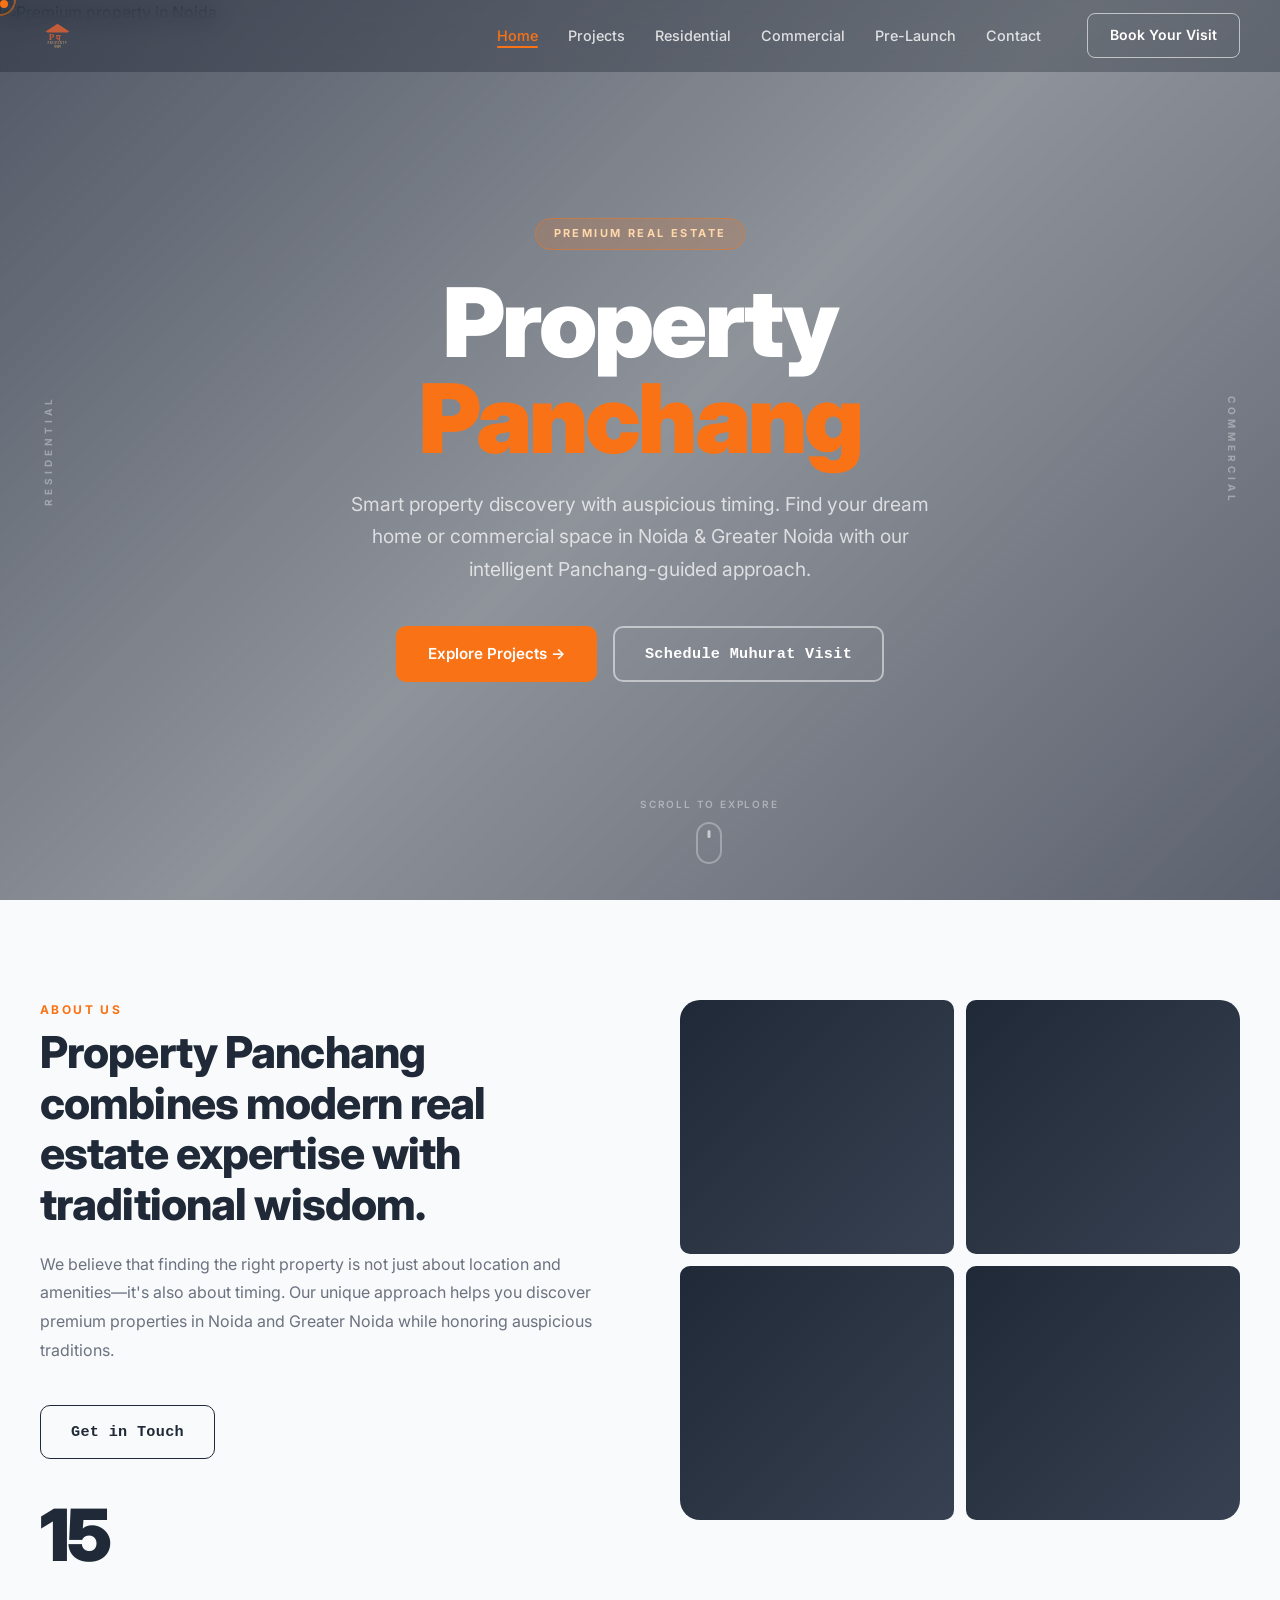
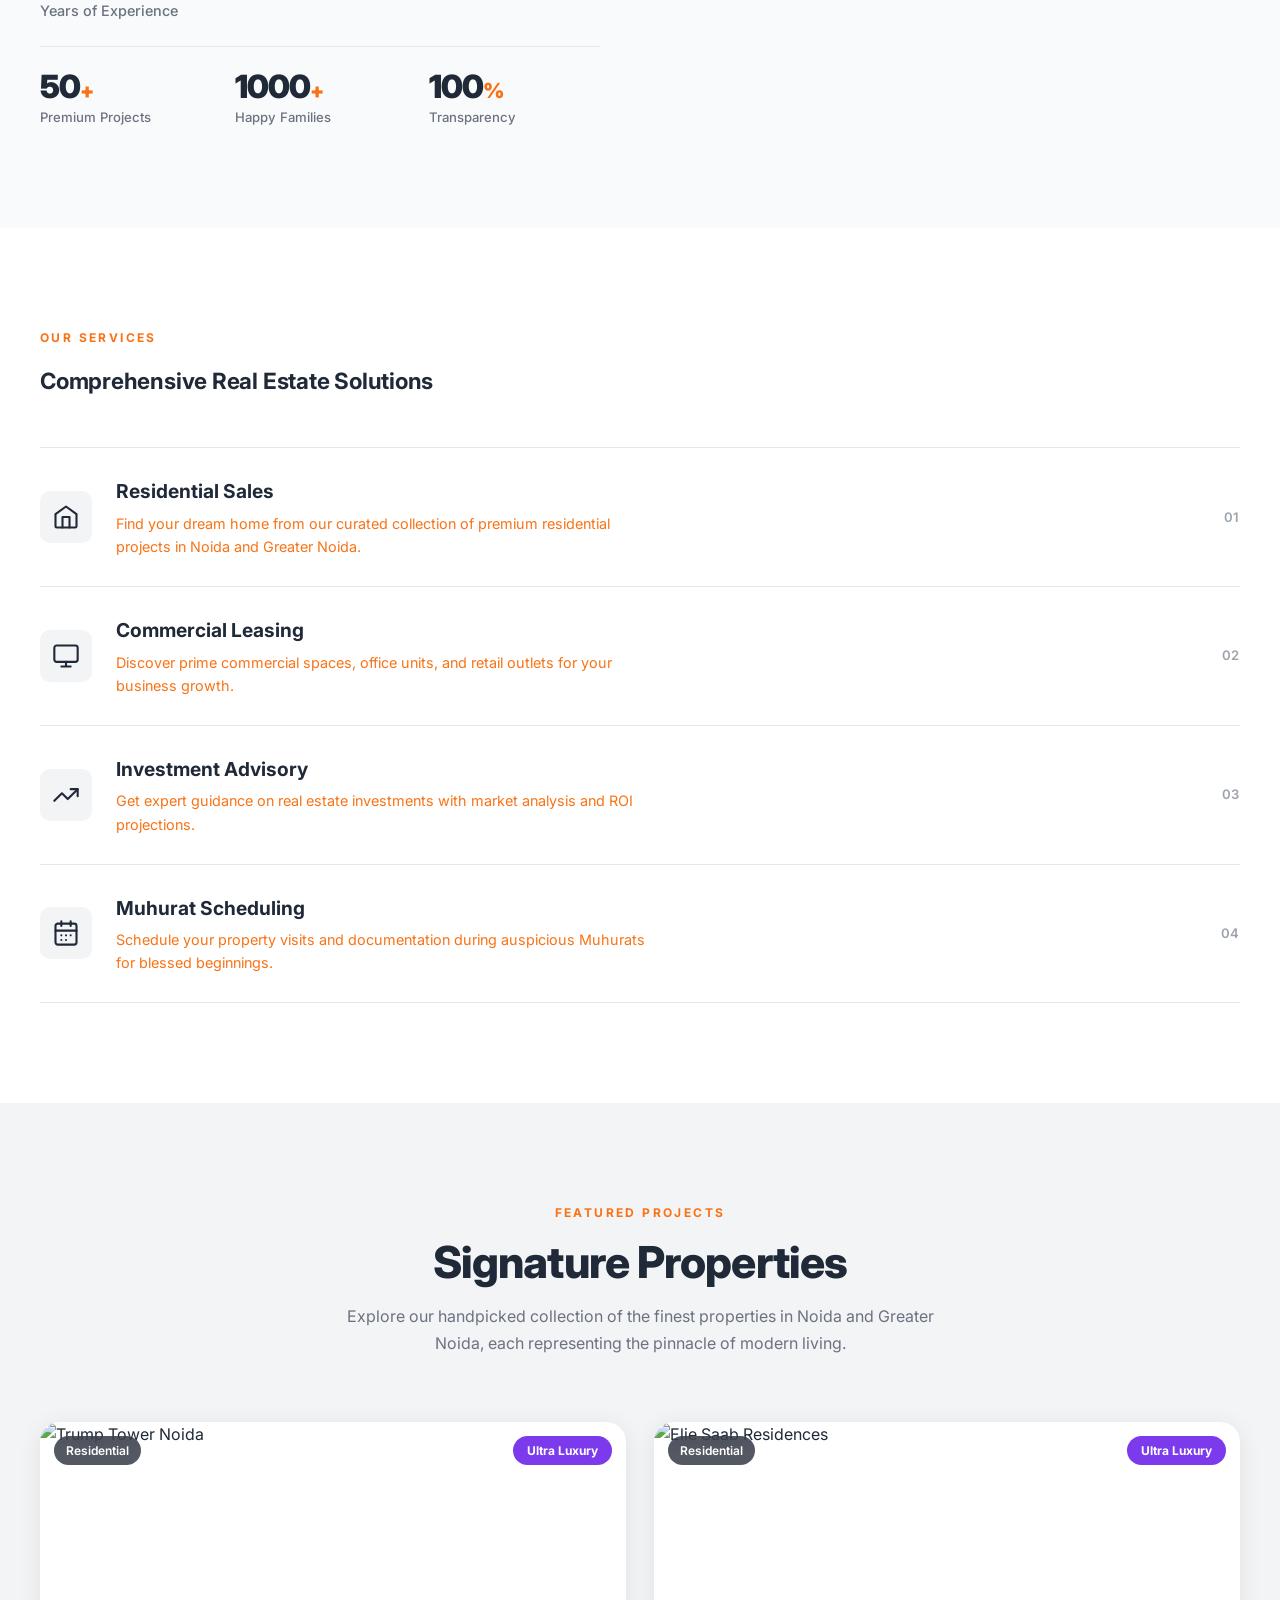
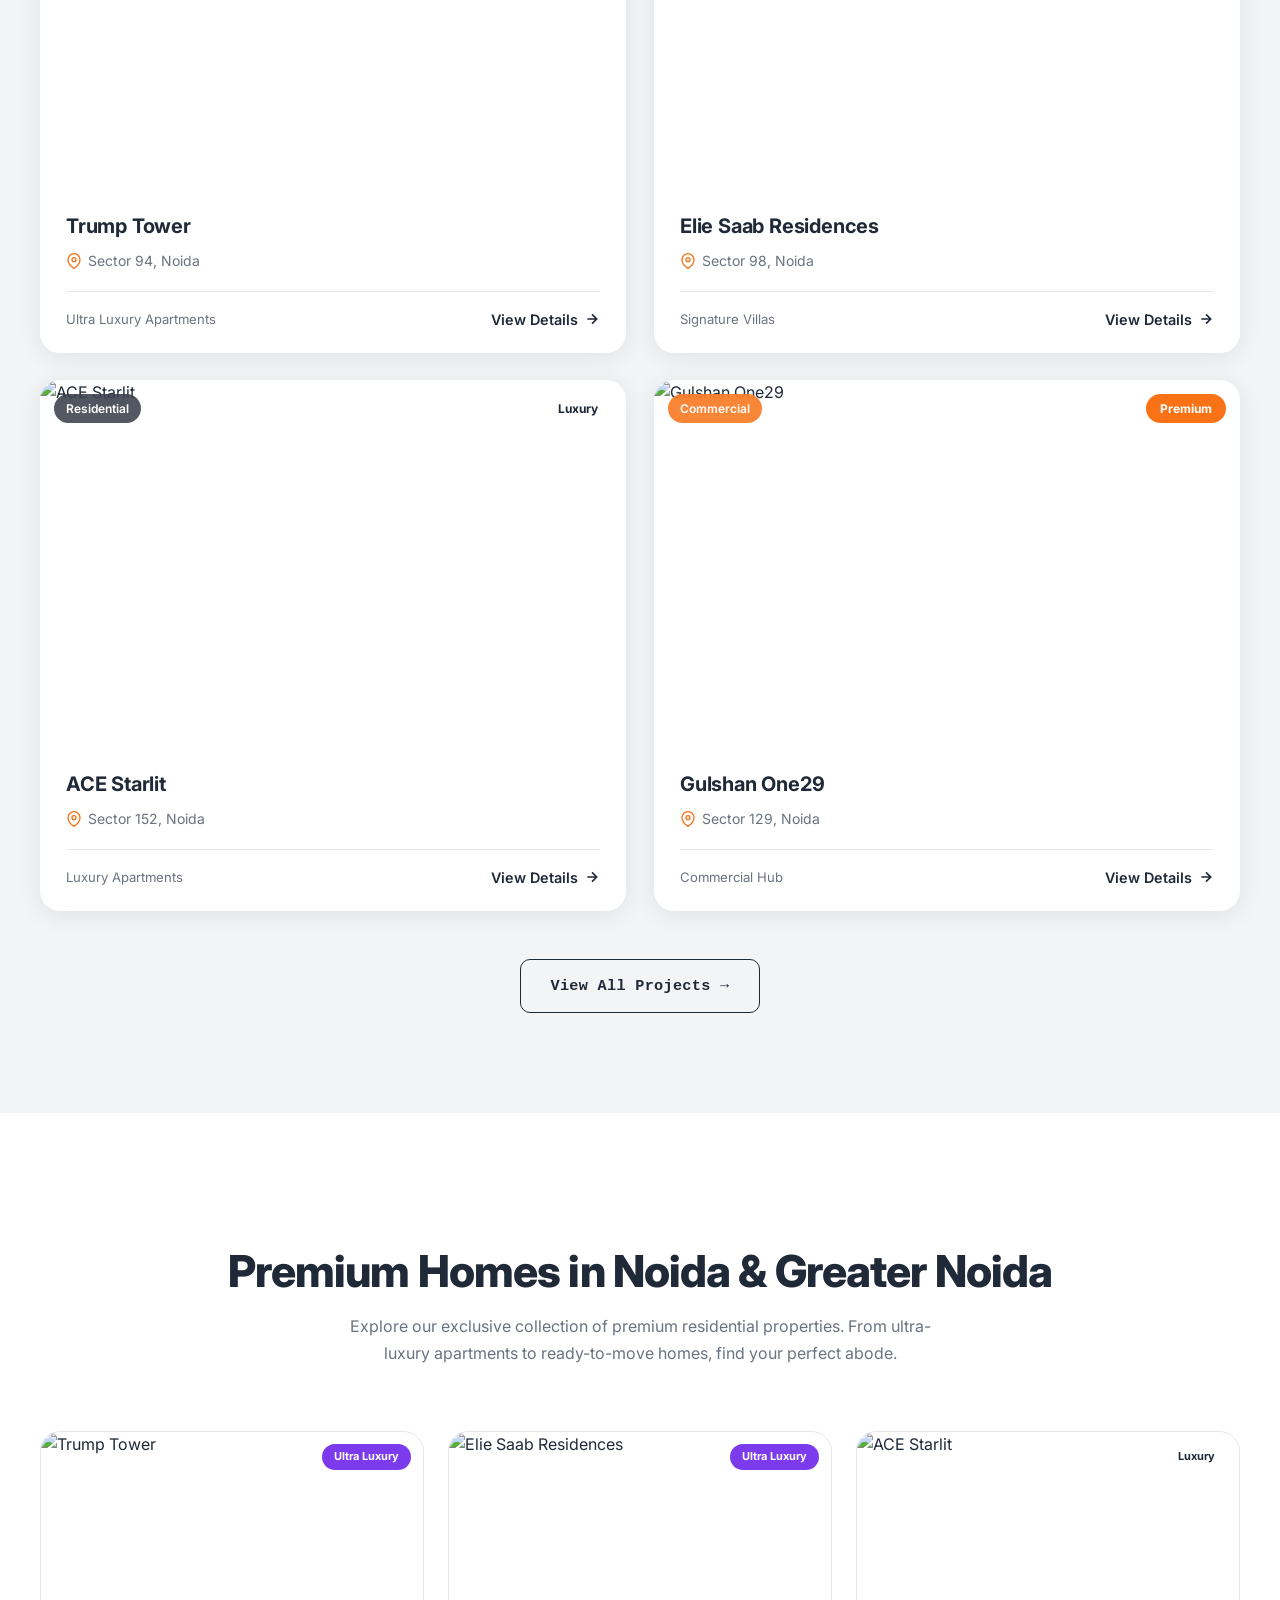
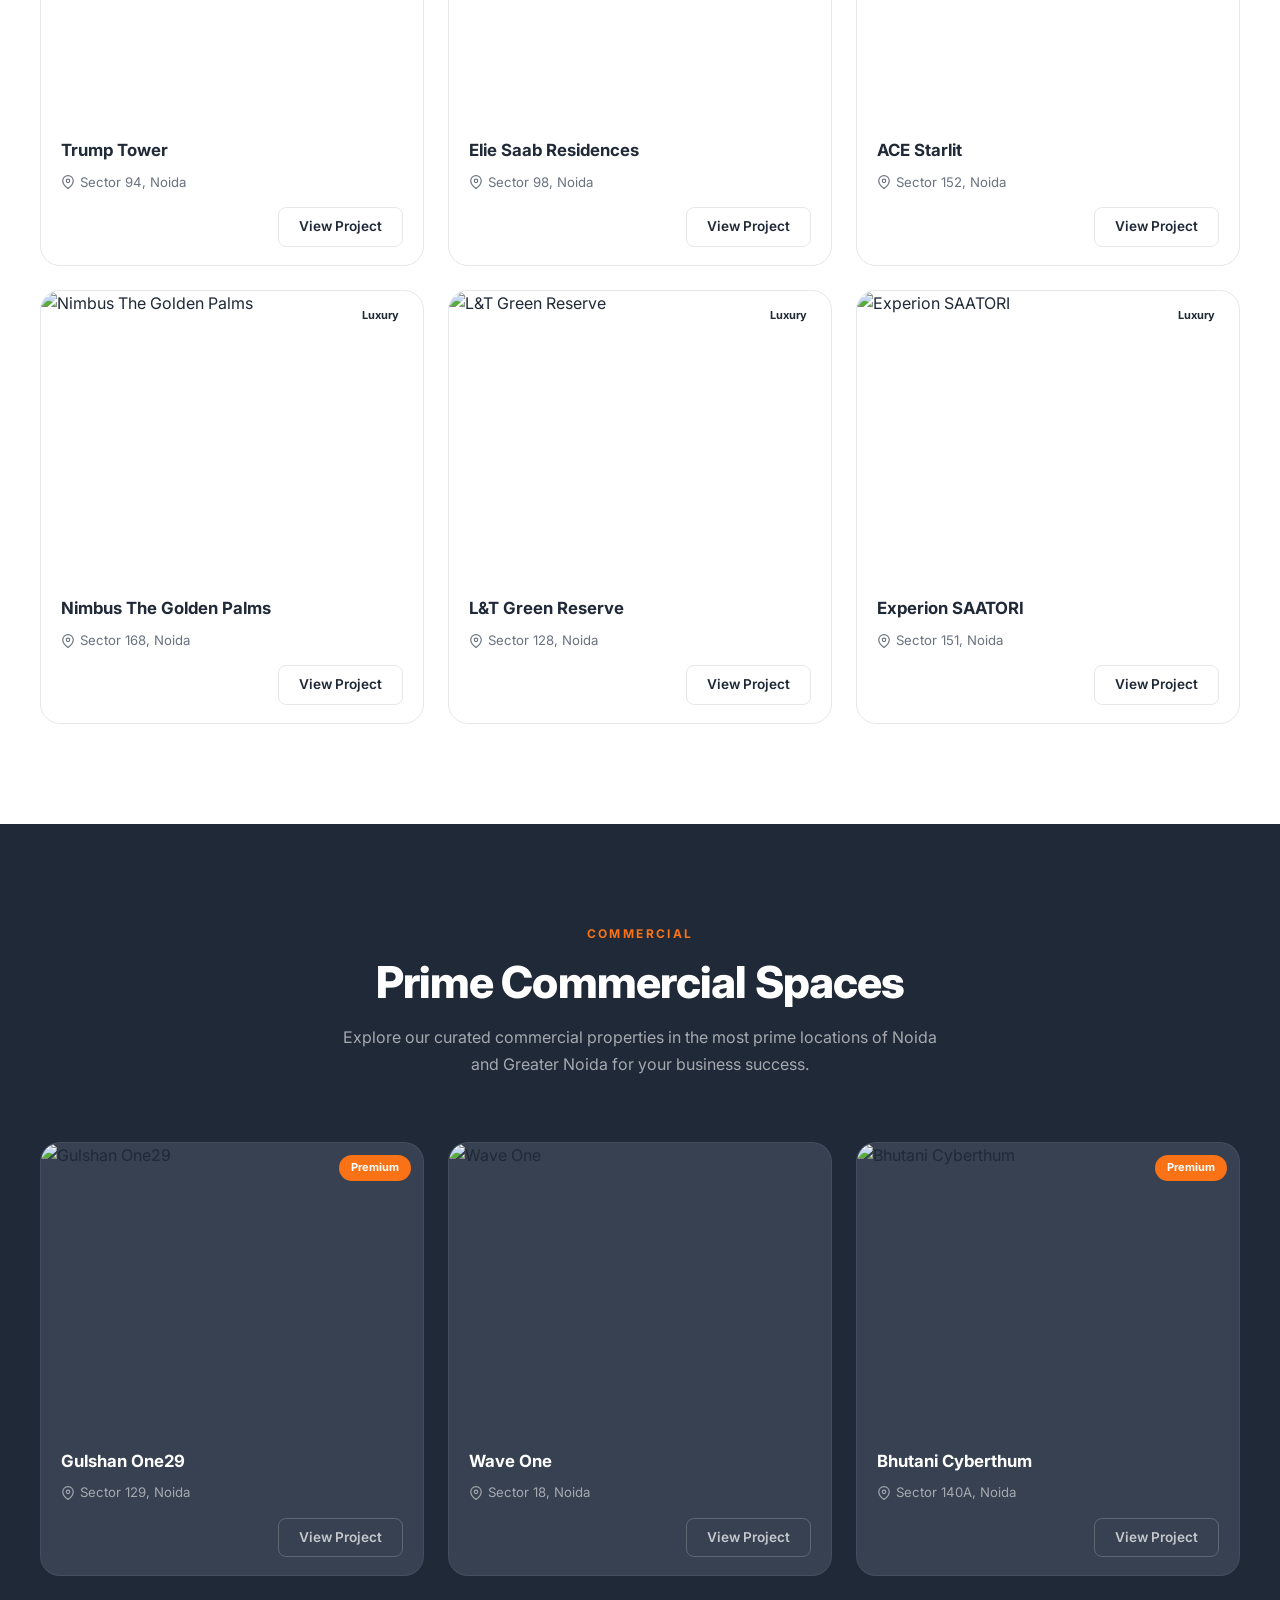
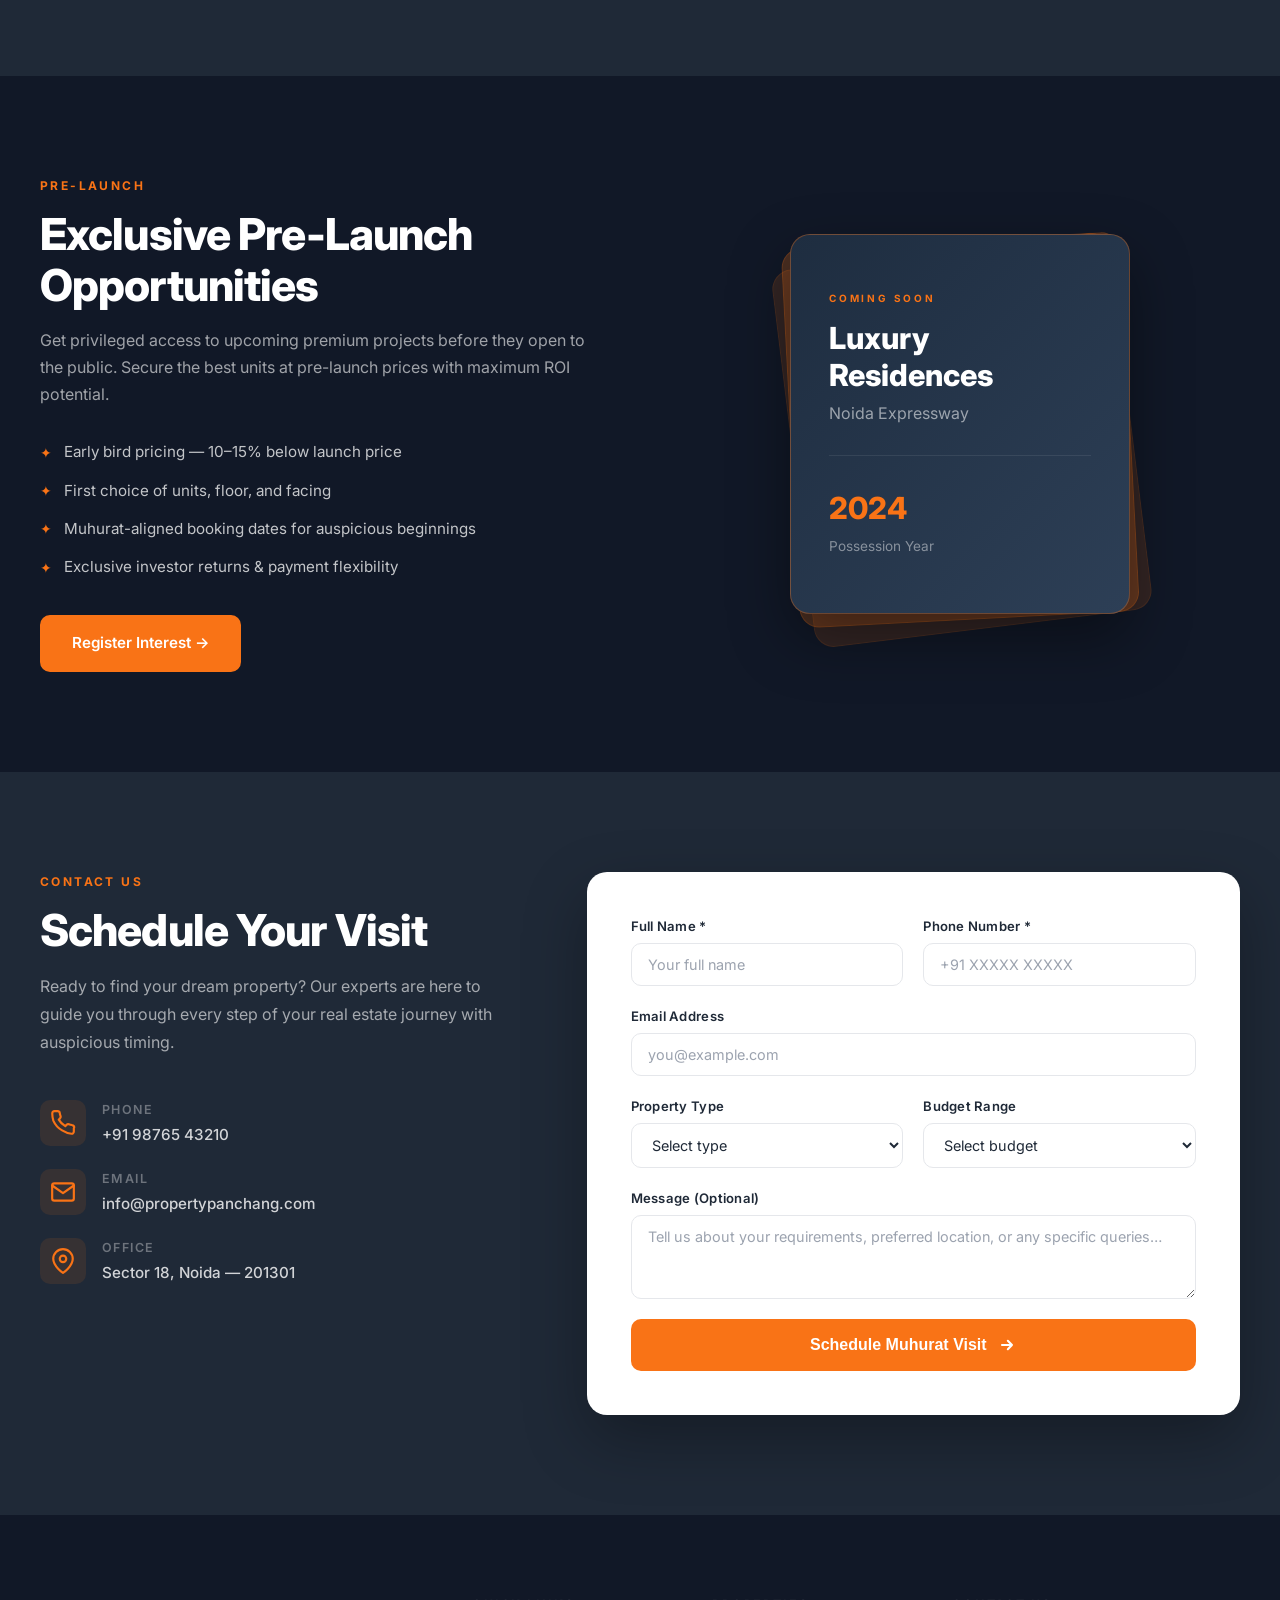
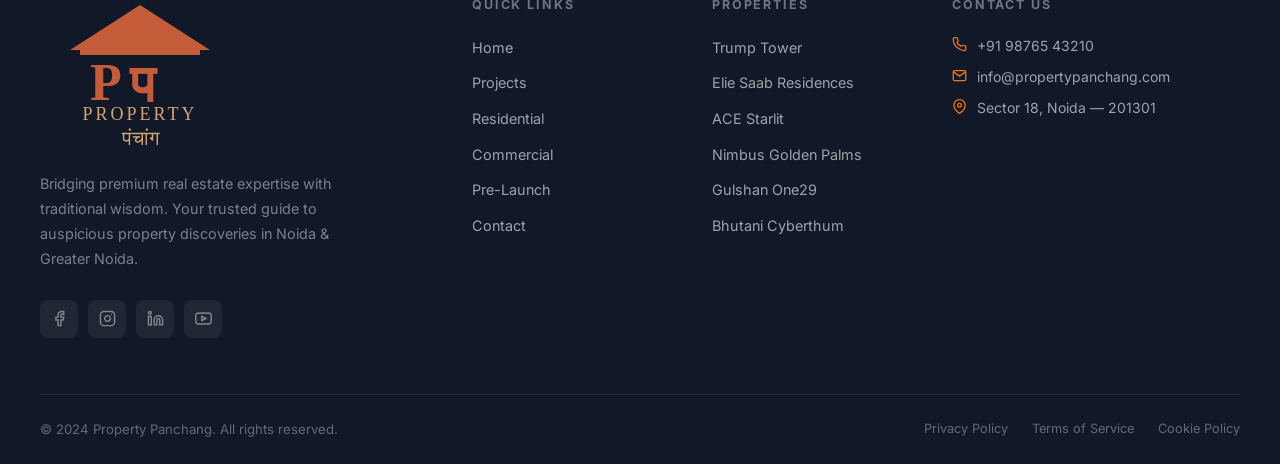
==== commit 3121c2b3: "Add files via upload" ====
--- a/index.html
+++ b/index.html
@@ -1,793 +1,908 @@
 <!DOCTYPE html>
 <html lang="en">
+
 <head>
-  <meta charset="UTF-8"/>
-  <meta name="viewport" content="width=device-width, initial-scale=1.0"/>
+  <meta charset="UTF-8" />
+  <meta name="viewport" content="width=device-width, initial-scale=1.0" />
   <title>Property Panchang — Premium Real Estate in Noida & Greater Noida</title>
-  <meta name="description" content="Find your dream home in Noida & Greater Noida. Premium properties curated with intelligent market insights and auspicious Muhurat timing. 15+ years of expertise."/>
-  <meta name="keywords" content="property noida, greater noida apartments, luxury homes, trump tower noida, elie saab residences, real estate noida"/>
-  <link rel="icon" href="data:image/svg+xml,<svg xmlns='http://www.w3.org/2000/svg' viewBox='0 0 100 100'><text y='.9em' font-size='90'>🏠</text></svg>"/>
-  <link rel="preconnect" href="https://fonts.googleapis.com"/>
-  <link rel="preconnect" href="https://fonts.gstatic.com" crossorigin/>
-  <link href="https://fonts.googleapis.com/css2?family=Inter:wght@400;500;600;700;800;900&display=swap" rel="stylesheet"/>
-  <link rel="stylesheet" href="style.css"/>
+  <meta name="description"
+    content="Find your dream home in Noida & Greater Noida. Premium properties curated with intelligent market insights and auspicious Muhurat timing. 15+ years of expertise." />
+  <meta name="keywords"
+    content="property noida, greater noida apartments, luxury homes, trump tower noida, elie saab residences, real estate noida" />
+  <link rel="icon" type="image/svg+xml" href="logo.svg" />
+  <link rel="preconnect" href="https://fonts.googleapis.com" />
+  <link rel="preconnect" href="https://fonts.gstatic.com" crossorigin />
+  <link href="https://fonts.googleapis.com/css2?family=Inter:wght@400;500;600;700;800;900&display=swap"
+    rel="stylesheet" />
+  <link rel="stylesheet" href="style.css" />
 </head>
+
 <body>
 
-<!-- Page Progress Bar -->
-<div class="progress-bar" id="progressBar"></div>
-
-<!-- Cursor -->
-<div class="cursor-dot" id="cursorDot"></div>
-<div class="cursor-ring" id="cursorRing"></div>
-
-<!-- ===================== NAVBAR ===================== -->
-<nav class="navbar at-top" id="navbar" role="navigation" aria-label="Main navigation">
-  <div class="nav-container">
-    <a href="#home" class="nav-logo">
-      <span class="logo-icon">⌂</span>
-      <span>Property <span class="logo-accent">Panchang</span></span>
-    </a>
-
-    <ul class="nav-links" role="list">
-      <li><a href="#home"       class="nav-link active">Home</a></li>
-      <li><a href="#projects"   class="nav-link">Projects</a></li>
-      <li><a href="#residential" class="nav-link">Residential</a></li>
-      <li><a href="#commercial" class="nav-link">Commercial</a></li>
-      <li><a href="#prelaunch"  class="nav-link">Pre-Launch</a></li>
-      <li><a href="#contact"    class="nav-link">Contact</a></li>
-    </ul>
-
-    <div class="nav-actions">
-      <a href="#contact" class="btn-nav-cta ripple-btn">Book Muhurat Visit</a>
-      <button class="hamburger" id="hamburger" aria-label="Toggle menu" aria-expanded="false">
-        <span></span><span></span><span></span>
-      </button>
+  <!-- Page Progress Bar -->
+  <div class="progress-bar" id="progressBar"></div>
+
+  <!-- Cursor -->
+  <div class="cursor-dot" id="cursorDot"></div>
+  <div class="cursor-ring" id="cursorRing"></div>
+
+  <!-- ===================== NAVBAR ===================== -->
+  <nav class="navbar at-top" id="navbar" role="navigation" aria-label="Main navigation">
+    <div class="nav-container">
+      <a href="#home" class="nav-logo">
+        <img src="logo.svg" alt="Property Panchang" class="nav-logo-img" />
+      </a>
+
+      <ul class="nav-links" role="list">
+        <li><a href="#home" class="nav-link active">Home</a></li>
+        <li><a href="#projects" class="nav-link">Projects</a></li>
+        <li><a href="#residential" class="nav-link">Residential</a></li>
+        <li><a href="#commercial" class="nav-link">Commercial</a></li>
+        <li><a href="#prelaunch" class="nav-link">Pre-Launch</a></li>
+        <li><a href="#contact" class="nav-link">Contact</a></li>
+      </ul>
+
+      <div class="nav-actions">
+        <a href="#contact" class="btn-nav-cta ripple-btn">Book Your Visit</a>
+        <button class="hamburger" id="hamburger" aria-label="Toggle menu" aria-expanded="false">
+          <span></span><span></span><span></span>
+        </button>
+      </div>
+    </div>
+  </nav>
+
+  <!-- Mobile Menu -->
+  <div class="mobile-menu" id="mobileMenu" role="dialog" aria-modal="true">
+    <div class="mobile-menu-inner">
+      <a href="#home" class="mobile-link">Home</a>
+      <a href="#projects" class="mobile-link">Projects</a>
+      <a href="#residential" class="mobile-link">Residential</a>
+      <a href="#commercial" class="mobile-link">Commercial</a>
+      <a href="#prelaunch" class="mobile-link">Pre-Launch</a>
+      <a href="#contact" class="mobile-link">Contact</a>
+      <a href="#contact" class="btn-mobile-cta">Book Muhurat Visit</a>
     </div>
   </div>
-</nav>
-
-<!-- Mobile Menu -->
-<div class="mobile-menu" id="mobileMenu" role="dialog" aria-modal="true">
-  <div class="mobile-menu-inner">
-    <a href="#home"       class="mobile-link">Home</a>
-    <a href="#projects"   class="mobile-link">Projects</a>
-    <a href="#residential" class="mobile-link">Residential</a>
-    <a href="#commercial" class="mobile-link">Commercial</a>
-    <a href="#prelaunch"  class="mobile-link">Pre-Launch</a>
-    <a href="#contact"    class="mobile-link">Contact</a>
-    <a href="#contact"    class="btn-mobile-cta">Book Muhurat Visit</a>
-  </div>
-</div>
-
-<!-- ===================== HERO ===================== -->
-<section class="hero" id="home" aria-label="Hero section">
-  <div class="hero-bg">
-    <img src="assets/hero-bg.jpg" alt="Premium property in Noida" class="hero-img" id="heroImg" loading="eager"/>
-  </div>
-  <div class="hero-overlay"></div>
-
-  <span class="hero-side-label left">RESIDENTIAL</span>
-  <span class="hero-side-label right">COMMERCIAL</span>
-
-  <div class="hero-content">
-    <div class="hero-badge">PREMIUM REAL ESTATE</div>
-    <h1 class="hero-title">
-      Property<br/>
-      <span class="hero-title-accent">Panchang</span>
-    </h1>
-    <p class="hero-subtitle">
-      Smart property discovery with auspicious timing. Find your dream home
-      or commercial space in Noida &amp; Greater Noida with our intelligent
-      Panchang-guided approach.
-    </p>
-    <div class="hero-cta-group">
-      <a href="#projects" class="btn-primary ripple-btn">Explore Projects →</a>
-      <a href="#contact"  class="btn-outline-white">Schedule Muhurat Visit</a>
-    </div>
-  </div>
-
-  <div class="hero-scroll-indicator">
-    <span class="scroll-text">SCROLL TO EXPLORE</span>
-    <div class="scroll-mouse"></div>
-  </div>
-</section>
-
-<!-- ===================== ABOUT ===================== -->
-<section class="about-section" id="about">
-  <div class="container">
-    <div class="about-grid">
-      <!-- Left: Content + Stats -->
-      <div class="about-content">
-        <span class="section-tag about-tag" data-reveal data-delay="100">ABOUT US</span>
-        <h2 class="section-title" data-reveal data-delay="200">
-          Property Panchang combines modern real estate expertise with traditional wisdom.
-        </h2>
-        <p class="about-text" data-reveal data-delay="300">
-          We believe that finding the right property is not just about
-          location and amenities—it's also about timing.
-          Our unique approach helps you discover premium properties in Noida
-          and Greater Noida while honoring auspicious traditions.
+
+  <!-- ===================== HERO ===================== -->
+  <section class="hero" id="home" aria-label="Hero section">
+    <div class="hero-bg">
+      <img src="assets/hero-bg.jpg" alt="Premium property in Noida" class="hero-img" id="heroImg" loading="eager" />
+    </div>
+    <div class="hero-overlay"></div>
+
+    <span class="hero-side-label left">RESIDENTIAL</span>
+    <span class="hero-side-label right">COMMERCIAL</span>
+
+    <div class="hero-content">
+      <div class="hero-badge">PREMIUM REAL ESTATE</div>
+      <h1 class="hero-title">
+        Property<br />
+        <span class="hero-title-accent">Panchang</span>
+      </h1>
+      <p class="hero-subtitle">
+        Smart property discovery with auspicious timing. Find your dream home
+        or commercial space in Noida &amp; Greater Noida with our intelligent
+        Panchang-guided approach.
+      </p>
+      <div class="hero-cta-group">
+        <a href="#projects" class="btn-primary ripple-btn">Explore Projects →</a>
+        <a href="#contact" class="btn-outline-white">Schedule Muhurat Visit</a>
+      </div>
+    </div>
+
+    <div class="hero-scroll-indicator">
+      <span class="scroll-text">SCROLL TO EXPLORE</span>
+      <div class="scroll-mouse"></div>
+    </div>
+  </section>
+
+  <!-- ===================== ABOUT ===================== -->
+  <section class="about-section" id="about">
+    <div class="container">
+      <div class="about-grid">
+        <!-- Left: Content + Stats -->
+        <div class="about-content">
+          <span class="section-tag about-tag" data-reveal data-delay="100">ABOUT US</span>
+          <h2 class="section-title" data-reveal data-delay="200">
+            Property Panchang combines modern real estate expertise with traditional wisdom.
+          </h2>
+          <p class="about-text" data-reveal data-delay="300">
+            We believe that finding the right property is not just about
+            location and amenities—it's also about timing.
+            Our unique approach helps you discover premium properties in Noida
+            and Greater Noida while honoring auspicious traditions.
+          </p>
+          <div data-reveal data-delay="350">
+            <a href="#contact" class="btn-outline-dark">Get in Touch</a>
+          </div>
+
+          <!-- Stats -->
+          <div class="about-stats" data-reveal data-delay="150">
+            <div class="stat-primary">
+              <div class="stat-number" id="stat1">0<span class="stat-plus">+</span></div>
+            </div>
+            <div class="stat-label">Years of Experience</div>
+            <div class="stat-divider"></div>
+            <div class="stats-row">
+              <div class="stat-item">
+                <div class="stat-number-sm"><span id="stat2">0</span><span class="stat-plus-sm">+</span></div>
+                <div class="stat-label-sm">Premium Projects</div>
+              </div>
+              <div class="stat-item">
+                <div class="stat-number-sm"><span id="stat3">0</span><span class="stat-plus-sm">+</span></div>
+                <div class="stat-label-sm">Happy Families</div>
+              </div>
+              <div class="stat-item">
+                <div class="stat-number-sm"><span id="stat4">0</span><span class="stat-plus-sm">%</span></div>
+                <div class="stat-label-sm">Transparency</div>
+              </div>
+            </div>
+          </div>
+        </div>
+
+        <!-- Right: 2×2 image grid (like original) -->
+        <div class="about-images" data-reveal="right" data-delay="200">
+          <div class="about-img-wrap">
+            <img src="https://images.unsplash.com/photo-1600585154340-be6161a56a0c?w=600&q=80"
+              alt="Luxury apartment interior" loading="lazy" />
+          </div>
+          <div class="about-img-wrap">
+            <img src="https://images.unsplash.com/photo-1545324418-cc1a3fa10c00?w=600&q=80"
+              alt="Modern residential building" loading="lazy" />
+          </div>
+          <div class="about-img-wrap">
+            <img src="https://images.unsplash.com/photo-1560448204-e02f11c3d0e2?w=600&q=80"
+              alt="Premium bedroom interior" loading="lazy" />
+          </div>
+          <div class="about-img-wrap">
+            <img src="https://images.unsplash.com/photo-1567767292278-a4f21aa2d36e?w=600&q=80"
+              alt="Happy family in new home" loading="lazy" />
+          </div>
+        </div>
+      </div>
+    </div>
+  </section>
+
+  <!-- ===================== SERVICES ===================== -->
+  <section class="services-section" id="services">
+    <div class="container">
+      <div class="services-header" data-reveal>
+        <span class="section-tag">OUR SERVICES</span>
+      </div>
+      <div class="services-subtitle" data-reveal data-delay="100">Comprehensive Real Estate Solutions</div>
+
+      <div class="services-list">
+
+        <!-- Item 1 -->
+        <div class="service-item" data-reveal data-delay="100">
+          <div class="service-icon">
+            <svg viewBox="0 0 24 24" fill="none" stroke="currentColor" stroke-width="1.8" stroke-linecap="round"
+              stroke-linejoin="round">
+              <path d="M3 9.5L12 3l9 6.5V20a1 1 0 01-1 1H4a1 1 0 01-1-1V9.5z" />
+              <path d="M9 21V12h6v9" />
+            </svg>
+          </div>
+          <div class="service-content">
+            <h3>Residential Sales</h3>
+            <p>Find your dream home from our curated collection of premium residential projects in Noida and Greater
+              Noida.</p>
+          </div>
+          <span class="service-num">01</span>
+        </div>
+
+        <!-- Item 2 -->
+        <div class="service-item" data-reveal data-delay="200">
+          <div class="service-icon">
+            <svg viewBox="0 0 24 24" fill="none" stroke="currentColor" stroke-width="1.8" stroke-linecap="round"
+              stroke-linejoin="round">
+              <rect x="2" y="3" width="20" height="14" rx="2" />
+              <path d="M8 21h8M12 17v4" />
+            </svg>
+          </div>
+          <div class="service-content">
+            <h3>Commercial Leasing</h3>
+            <p>Discover prime commercial spaces, office units, and retail outlets for your business growth.</p>
+          </div>
+          <span class="service-num">02</span>
+        </div>
+
+        <!-- Item 3 -->
+        <div class="service-item" data-reveal data-delay="300">
+          <div class="service-icon">
+            <svg viewBox="0 0 24 24" fill="none" stroke="currentColor" stroke-width="1.8" stroke-linecap="round"
+              stroke-linejoin="round">
+              <polyline points="22 7 13.5 15.5 8.5 10.5 2 17" />
+              <polyline points="16 7 22 7 22 13" />
+            </svg>
+          </div>
+          <div class="service-content">
+            <h3>Investment Advisory</h3>
+            <p>Get expert guidance on real estate investments with market analysis and ROI projections.</p>
+          </div>
+          <span class="service-num">03</span>
+        </div>
+
+        <!-- Item 4 -->
+        <div class="service-item" data-reveal data-delay="400">
+          <div class="service-icon">
+            <svg viewBox="0 0 24 24" fill="none" stroke="currentColor" stroke-width="1.8" stroke-linecap="round"
+              stroke-linejoin="round">
+              <rect x="3" y="4" width="18" height="18" rx="2" />
+              <path d="M16 2v4M8 2v4M3 10h18" />
+              <path d="M8 14h.01M12 14h.01M16 14h.01M8 18h.01M12 18h.01" />
+            </svg>
+          </div>
+          <div class="service-content">
+            <h3>Muhurat Scheduling</h3>
+            <p>Schedule your property visits and documentation during auspicious Muhurats for blessed beginnings.</p>
+          </div>
+          <span class="service-num">04</span>
+        </div>
+
+      </div>
+    </div>
+  </section>
+
+  <!-- ===================== FEATURED PROJECTS ===================== -->
+  <section class="projects-section" id="projects">
+    <div class="container">
+      <div class="section-header centered">
+        <span class="section-tag" data-reveal>FEATURED PROJECTS</span>
+        <h2 class="section-title" data-reveal data-delay="150">Signature Properties</h2>
+        <p class="section-desc" data-reveal data-delay="250">
+          Explore our handpicked collection of the finest properties in Noida and Greater Noida, each representing the
+          pinnacle of modern living.
         </p>
-        <div data-reveal data-delay="350">
-          <a href="#contact" class="btn-outline-dark">Get in Touch</a>
-        </div>
-
-        <!-- Stats -->
-        <div class="about-stats" data-reveal data-delay="150">
-          <div class="stat-primary">
-            <div class="stat-number" id="stat1">0<span class="stat-plus">+</span></div>
-          </div>
-          <div class="stat-label">Years of Experience</div>
-          <div class="stat-divider"></div>
-          <div class="stats-row">
-            <div class="stat-item">
-              <div class="stat-number-sm"><span id="stat2">0</span><span class="stat-plus-sm">+</span></div>
-              <div class="stat-label-sm">Premium Projects</div>
-            </div>
-            <div class="stat-item">
-              <div class="stat-number-sm"><span id="stat3">0</span><span class="stat-plus-sm">+</span></div>
-              <div class="stat-label-sm">Happy Families</div>
-            </div>
-            <div class="stat-item">
-              <div class="stat-number-sm"><span id="stat4">0</span><span class="stat-plus-sm">%</span></div>
-              <div class="stat-label-sm">Transparency</div>
-            </div>
-          </div>
-        </div>
-      </div>
-
-      <!-- Right: 2×2 image grid (like original) -->
-      <div class="about-images" data-reveal="right" data-delay="200">
-        <div class="about-img-wrap">
-          <img src="https://images.unsplash.com/photo-1600585154340-be6161a56a0c?w=600&q=80" alt="Luxury apartment interior" loading="lazy"/>
-        </div>
-        <div class="about-img-wrap">
-          <img src="https://images.unsplash.com/photo-1545324418-cc1a3fa10c00?w=600&q=80" alt="Modern residential building" loading="lazy"/>
-        </div>
-        <div class="about-img-wrap">
-          <img src="https://images.unsplash.com/photo-1560448204-e02f11c3d0e2?w=600&q=80" alt="Premium bedroom interior" loading="lazy"/>
-        </div>
-        <div class="about-img-wrap">
-          <img src="https://images.unsplash.com/photo-1567767292278-a4f21aa2d36e?w=600&q=80" alt="Happy family in new home" loading="lazy"/>
-        </div>
-      </div>
-    </div>
-  </div>
-</section>
-
-<!-- ===================== SERVICES ===================== -->
-<section class="services-section" id="services">
-  <div class="container">
-    <div class="services-header" data-reveal>
-      <span class="section-tag">OUR SERVICES</span>
-    </div>
-    <div class="services-subtitle" data-reveal data-delay="100">Comprehensive Real Estate Solutions</div>
-
-    <div class="services-list">
-
-      <!-- Item 1 -->
-      <div class="service-item" data-reveal data-delay="100">
-        <div class="service-icon">
-          <svg viewBox="0 0 24 24" fill="none" stroke="currentColor" stroke-width="1.8" stroke-linecap="round" stroke-linejoin="round">
-            <path d="M3 9.5L12 3l9 6.5V20a1 1 0 01-1 1H4a1 1 0 01-1-1V9.5z"/>
-            <path d="M9 21V12h6v9"/>
-          </svg>
-        </div>
-        <div class="service-content">
-          <h3>Residential Sales</h3>
-          <p>Find your dream home from our curated collection of premium residential projects in Noida and Greater Noida.</p>
-        </div>
-        <span class="service-num">01</span>
-      </div>
-
-      <!-- Item 2 -->
-      <div class="service-item" data-reveal data-delay="200">
-        <div class="service-icon">
-          <svg viewBox="0 0 24 24" fill="none" stroke="currentColor" stroke-width="1.8" stroke-linecap="round" stroke-linejoin="round">
-            <rect x="2" y="3" width="20" height="14" rx="2"/>
-            <path d="M8 21h8M12 17v4"/>
-          </svg>
-        </div>
-        <div class="service-content">
-          <h3>Commercial Leasing</h3>
-          <p>Discover prime commercial spaces, office units, and retail outlets for your business growth.</p>
-        </div>
-        <span class="service-num">02</span>
-      </div>
-
-      <!-- Item 3 -->
-      <div class="service-item" data-reveal data-delay="300">
-        <div class="service-icon">
-          <svg viewBox="0 0 24 24" fill="none" stroke="currentColor" stroke-width="1.8" stroke-linecap="round" stroke-linejoin="round">
-            <polyline points="22 7 13.5 15.5 8.5 10.5 2 17"/>
-            <polyline points="16 7 22 7 22 13"/>
-          </svg>
-        </div>
-        <div class="service-content">
-          <h3>Investment Advisory</h3>
-          <p>Get expert guidance on real estate investments with market analysis and ROI projections.</p>
-        </div>
-        <span class="service-num">03</span>
-      </div>
-
-      <!-- Item 4 -->
-      <div class="service-item" data-reveal data-delay="400">
-        <div class="service-icon">
-          <svg viewBox="0 0 24 24" fill="none" stroke="currentColor" stroke-width="1.8" stroke-linecap="round" stroke-linejoin="round">
-            <rect x="3" y="4" width="18" height="18" rx="2"/>
-            <path d="M16 2v4M8 2v4M3 10h18"/>
-            <path d="M8 14h.01M12 14h.01M16 14h.01M8 18h.01M12 18h.01"/>
-          </svg>
-        </div>
-        <div class="service-content">
-          <h3>Muhurat Scheduling</h3>
-          <p>Schedule your property visits and documentation during auspicious Muhurats for blessed beginnings.</p>
-        </div>
-        <span class="service-num">04</span>
-      </div>
-
-    </div>
-  </div>
-</section>
-
-<!-- ===================== FEATURED PROJECTS ===================== -->
-<section class="projects-section" id="projects">
-  <div class="container">
-    <div class="section-header centered">
-      <span class="section-tag" data-reveal>FEATURED PROJECTS</span>
-      <h2 class="section-title" data-reveal data-delay="150">Signature Properties</h2>
-      <p class="section-desc" data-reveal data-delay="250">
-        Explore our handpicked collection of the finest properties in Noida and Greater Noida, each representing the pinnacle of modern living.
-      </p>
-    </div>
-
-    <div class="projects-grid">
-
-      <!-- Project 1 -->
-      <div class="project-card" data-reveal data-delay="100">
-        <div class="project-card-image">
-          <img src="assets/trump-tower.jpg" alt="Trump Tower Noida" loading="lazy"/>
-          <span class="project-type-badge">Residential</span>
-          <span class="project-category-badge luxury">Ultra Luxury</span>
-          <div class="card-overlay">
-            <a href="#contact" class="btn-enquire-overlay">Enquire Now</a>
-          </div>
-        </div>
-        <div class="project-card-body">
-          <h3 class="project-name">Trump Tower</h3>
-          <p class="project-location">
-            <svg class="loc-icon" viewBox="0 0 24 24" fill="none" stroke="currentColor" stroke-width="2"><path d="M21 10c0 7-9 13-9 13s-9-6-9-13a9 9 0 0118 0z"/><circle cx="12" cy="10" r="3"/></svg>
-            Sector 94, Noida
+      </div>
+
+      <div class="projects-grid">
+
+        <!-- Project 1 -->
+        <div class="project-card" data-reveal data-delay="100">
+          <div class="project-card-image">
+            <img src="assets/trump-tower.jpg" alt="Trump Tower Noida" loading="lazy" />
+            <span class="project-type-badge">Residential</span>
+            <span class="project-category-badge luxury">Ultra Luxury</span>
+            <div class="card-overlay">
+              <a href="trump-tower.html" class="btn-enquire-overlay">View Project</a>
+            </div>
+          </div>
+          <div class="project-card-body">
+            <h3 class="project-name">Trump Tower</h3>
+            <p class="project-location">
+              <svg class="loc-icon" viewBox="0 0 24 24" fill="none" stroke="currentColor" stroke-width="2">
+                <path d="M21 10c0 7-9 13-9 13s-9-6-9-13a9 9 0 0118 0z" />
+                <circle cx="12" cy="10" r="3" />
+              </svg>
+              Sector 94, Noida
+            </p>
+            <div class="project-card-footer">
+              <span style="font-size:0.82rem;color:var(--gray)">Ultra Luxury Apartments</span>
+              <a href="trump-tower.html" class="btn-view-details">
+                View Details
+                <svg width="16" height="16" viewBox="0 0 24 24" fill="none" stroke="currentColor" stroke-width="2.5">
+                  <path d="M5 12h14M12 5l7 7-7 7" />
+                </svg>
+              </a>
+            </div>
+          </div>
+        </div>
+
+        <!-- Project 2 -->
+        <div class="project-card" data-reveal data-delay="200">
+          <div class="project-card-image">
+            <img src="assets/elie-saab.jpg" alt="Elie Saab Residences" loading="lazy" />
+            <span class="project-type-badge">Residential</span>
+            <span class="project-category-badge luxury">Ultra Luxury</span>
+            <div class="card-overlay">
+              <a href="elie-saab-residences.html" class="btn-enquire-overlay">View Project</a>
+            </div>
+          </div>
+          <div class="project-card-body">
+            <h3 class="project-name">Elie Saab Residences</h3>
+            <p class="project-location">
+              <svg class="loc-icon" viewBox="0 0 24 24" fill="none" stroke="currentColor" stroke-width="2">
+                <path d="M21 10c0 7-9 13-9 13s-9-6-9-13a9 9 0 0118 0z" />
+                <circle cx="12" cy="10" r="3" />
+              </svg>
+              Sector 98, Noida
+            </p>
+            <div class="project-card-footer">
+              <span style="font-size:0.82rem;color:var(--gray)">Signature Villas</span>
+              <a href="elie-saab-residences.html" class="btn-view-details">
+                View Details
+                <svg width="16" height="16" viewBox="0 0 24 24" fill="none" stroke="currentColor" stroke-width="2.5">
+                  <path d="M5 12h14M12 5l7 7-7 7" />
+                </svg>
+              </a>
+            </div>
+          </div>
+        </div>
+
+        <!-- Project 3 -->
+        <div class="project-card" data-reveal data-delay="300">
+          <div class="project-card-image">
+            <img src="assets/ace-starlit.jpg" alt="ACE Starlit" loading="lazy" />
+            <span class="project-type-badge">Residential</span>
+            <span class="project-category-badge">Luxury</span>
+            <div class="card-overlay">
+              <a href="ace-starlit.html" class="btn-enquire-overlay">View Project</a>
+            </div>
+          </div>
+          <div class="project-card-body">
+            <h3 class="project-name">ACE Starlit</h3>
+            <p class="project-location">
+              <svg class="loc-icon" viewBox="0 0 24 24" fill="none" stroke="currentColor" stroke-width="2">
+                <path d="M21 10c0 7-9 13-9 13s-9-6-9-13a9 9 0 0118 0z" />
+                <circle cx="12" cy="10" r="3" />
+              </svg>
+              Sector 152, Noida
+            </p>
+            <div class="project-card-footer">
+              <span style="font-size:0.82rem;color:var(--gray)">Luxury Apartments</span>
+              <a href="ace-starlit.html" class="btn-view-details">
+                View Details
+                <svg width="16" height="16" viewBox="0 0 24 24" fill="none" stroke="currentColor" stroke-width="2.5">
+                  <path d="M5 12h14M12 5l7 7-7 7" />
+                </svg>
+              </a>
+            </div>
+          </div>
+        </div>
+
+        <!-- Project 4 Commercial -->
+        <div class="project-card" data-reveal data-delay="400">
+          <div class="project-card-image">
+            <img src="assets/gulshan-one29.jpg" alt="Gulshan One29" loading="lazy" />
+            <span class="project-type-badge commercial">Commercial</span>
+            <span class="project-category-badge" style="background:var(--orange);color:white">Premium</span>
+            <div class="card-overlay">
+              <a href="gulshan-one29.html" class="btn-enquire-overlay">View Project</a>
+            </div>
+          </div>
+          <div class="project-card-body">
+            <h3 class="project-name">Gulshan One29</h3>
+            <p class="project-location">
+              <svg class="loc-icon" viewBox="0 0 24 24" fill="none" stroke="currentColor" stroke-width="2">
+                <path d="M21 10c0 7-9 13-9 13s-9-6-9-13a9 9 0 0118 0z" />
+                <circle cx="12" cy="10" r="3" />
+              </svg>
+              Sector 129, Noida
+            </p>
+            <div class="project-card-footer">
+              <span style="font-size:0.82rem;color:var(--gray)">Commercial Hub</span>
+              <a href="gulshan-one29.html" class="btn-view-details">
+                View Details
+                <svg width="16" height="16" viewBox="0 0 24 24" fill="none" stroke="currentColor" stroke-width="2.5">
+                  <path d="M5 12h14M12 5l7 7-7 7" />
+                </svg>
+              </a>
+            </div>
+          </div>
+        </div>
+
+      </div>
+
+      <div class="projects-cta" data-reveal>
+        <a href="#residential" class="btn-outline-dark">View All Projects →</a>
+      </div>
+    </div>
+  </section>
+
+  <!-- ===================== RESIDENTIAL ===================== -->
+  <section class="listing-section" id="residential">
+    <div class="container">
+      <div class="section-header centered">
+        <span class="section-tag" data-reveal>RESIDENTIAL</span>
+        <h2 class="section-title" data-reveal data-delay="150">Premium Homes in Noida &amp; Greater Noida</h2>
+        <p class="section-desc" data-reveal data-delay="250">
+          Explore our exclusive collection of premium residential properties. From ultra-luxury apartments to
+          ready-to-move homes, find your perfect abode.
+        </p>
+      </div>
+
+      <div class="listing-grid">
+
+        <div class="listing-card" data-reveal data-delay="100">
+          <div class="listing-img-wrapper">
+            <img src="assets/trump-tower.jpg" alt="Trump Tower" loading="lazy" />
+            <span class="listing-badge luxury">Ultra Luxury</span>
+          </div>
+          <div class="listing-info">
+            <h3>Trump Tower</h3>
+            <p class="listing-loc">
+              <svg viewBox="0 0 24 24" fill="none" stroke="currentColor" stroke-width="2"
+                style="width:14px;height:14px;flex-shrink:0">
+                <path d="M21 10c0 7-9 13-9 13s-9-6-9-13a9 9 0 0118 0z" />
+                <circle cx="12" cy="10" r="3" />
+              </svg>
+              Sector 94, Noida
+            </p>
+            <div class="listing-actions"><a href="trump-tower.html" class="btn-enquire-sm">View Project</a></div>
+          </div>
+        </div>
+
+        <div class="listing-card" data-reveal data-delay="150">
+          <div class="listing-img-wrapper">
+            <img src="assets/elie-saab.jpg" alt="Elie Saab Residences" loading="lazy" />
+            <span class="listing-badge luxury">Ultra Luxury</span>
+          </div>
+          <div class="listing-info">
+            <h3>Elie Saab Residences</h3>
+            <p class="listing-loc">
+              <svg viewBox="0 0 24 24" fill="none" stroke="currentColor" stroke-width="2"
+                style="width:14px;height:14px;flex-shrink:0">
+                <path d="M21 10c0 7-9 13-9 13s-9-6-9-13a9 9 0 0118 0z" />
+                <circle cx="12" cy="10" r="3" />
+              </svg>
+              Sector 98, Noida
+            </p>
+            <div class="listing-actions"><a href="elie-saab-residences.html" class="btn-enquire-sm">View Project</a></div>
+          </div>
+        </div>
+
+        <div class="listing-card" data-reveal data-delay="200">
+          <div class="listing-img-wrapper">
+            <img src="assets/ace-starlit.jpg" alt="ACE Starlit" loading="lazy" />
+            <span class="listing-badge">Luxury</span>
+          </div>
+          <div class="listing-info">
+            <h3>ACE Starlit</h3>
+            <p class="listing-loc">
+              <svg viewBox="0 0 24 24" fill="none" stroke="currentColor" stroke-width="2"
+                style="width:14px;height:14px;flex-shrink:0">
+                <path d="M21 10c0 7-9 13-9 13s-9-6-9-13a9 9 0 0118 0z" />
+                <circle cx="12" cy="10" r="3" />
+              </svg>
+              Sector 152, Noida
+            </p>
+            <div class="listing-actions"><a href="ace-starlit.html" class="btn-enquire-sm">View Project</a></div>
+          </div>
+        </div>
+
+        <div class="listing-card" data-reveal data-delay="100">
+          <div class="listing-img-wrapper">
+            <img src="assets/nimbus-golden-palms.jpg" alt="Nimbus The Golden Palms" loading="lazy" />
+            <span class="listing-badge">Luxury</span>
+          </div>
+          <div class="listing-info">
+            <h3>Nimbus The Golden Palms</h3>
+            <p class="listing-loc">
+              <svg viewBox="0 0 24 24" fill="none" stroke="currentColor" stroke-width="2"
+                style="width:14px;height:14px;flex-shrink:0">
+                <path d="M21 10c0 7-9 13-9 13s-9-6-9-13a9 9 0 0118 0z" />
+                <circle cx="12" cy="10" r="3" />
+              </svg>
+              Sector 168, Noida
+            </p>
+            <div class="listing-actions"><a href="nimbus-golden-palms.html" class="btn-enquire-sm">View Project</a></div>
+          </div>
+        </div>
+
+        <div class="listing-card" data-reveal data-delay="150">
+          <div class="listing-img-wrapper">
+            <img src="assets/lt-green-reserve.jpg" alt="L&T Green Reserve" loading="lazy" />
+            <span class="listing-badge">Luxury</span>
+          </div>
+          <div class="listing-info">
+            <h3>L&amp;T Green Reserve</h3>
+            <p class="listing-loc">
+              <svg viewBox="0 0 24 24" fill="none" stroke="currentColor" stroke-width="2"
+                style="width:14px;height:14px;flex-shrink:0">
+                <path d="M21 10c0 7-9 13-9 13s-9-6-9-13a9 9 0 0118 0z" />
+                <circle cx="12" cy="10" r="3" />
+              </svg>
+              Sector 128, Noida
+            </p>
+            <div class="listing-actions"><a href="lt-green-reserve.html" class="btn-enquire-sm">View Project</a></div>
+          </div>
+        </div>
+
+        <div class="listing-card" data-reveal data-delay="200">
+          <div class="listing-img-wrapper">
+            <img src="assets/experion-saatori.jpg" alt="Experion SAATORI" loading="lazy" />
+            <span class="listing-badge">Luxury</span>
+          </div>
+          <div class="listing-info">
+            <h3>Experion SAATORI</h3>
+            <p class="listing-loc">
+              <svg viewBox="0 0 24 24" fill="none" stroke="currentColor" stroke-width="2"
+                style="width:14px;height:14px;flex-shrink:0">
+                <path d="M21 10c0 7-9 13-9 13s-9-6-9-13a9 9 0 0118 0z" />
+                <circle cx="12" cy="10" r="3" />
+              </svg>
+              Sector 151, Noida
+            </p>
+            <div class="listing-actions"><a href="experion-saatori.html" class="btn-enquire-sm">View Project</a></div>
+          </div>
+        </div>
+
+      </div>
+    </div>
+  </section>
+
+  <!-- ===================== COMMERCIAL ===================== -->
+  <section class="listing-section dark-section" id="commercial">
+    <div class="container">
+      <div class="section-header centered">
+        <span class="section-tag orange-light" data-reveal>COMMERCIAL</span>
+        <h2 class="section-title light" data-reveal data-delay="150">Prime Commercial Spaces</h2>
+        <p class="section-desc light" data-reveal data-delay="250">
+          Explore our curated commercial properties in the most prime locations of Noida and Greater Noida for your
+          business success.
+        </p>
+      </div>
+
+      <div class="listing-grid">
+
+        <div class="listing-card dark-card" data-reveal data-delay="100">
+          <div class="listing-img-wrapper">
+            <img src="assets/gulshan-one29.jpg" alt="Gulshan One29" loading="lazy" />
+            <span class="listing-badge premium-badge">Premium</span>
+          </div>
+          <div class="listing-info">
+            <h3>Gulshan One29</h3>
+            <p class="listing-loc">
+              <svg viewBox="0 0 24 24" fill="none" stroke="currentColor" stroke-width="2"
+                style="width:14px;height:14px;flex-shrink:0">
+                <path d="M21 10c0 7-9 13-9 13s-9-6-9-13a9 9 0 0118 0z" />
+                <circle cx="12" cy="10" r="3" />
+              </svg>
+              Sector 129, Noida
+            </p>
+            <div class="listing-actions">
+              <a href="gulshan-one29.html" class="btn-enquire-sm"
+                style="border-color:rgba(255,255,255,0.2);color:rgba(255,255,255,0.7)">View Project</a>
+            </div>
+          </div>
+        </div>
+
+        <div class="listing-card dark-card" data-reveal data-delay="150">
+          <div class="listing-img-wrapper">
+            <img src="assets/commercial-2.jpg" alt="Wave One" loading="lazy" />
+          </div>
+          <div class="listing-info">
+            <h3>Wave One</h3>
+            <p class="listing-loc">
+              <svg viewBox="0 0 24 24" fill="none" stroke="currentColor" stroke-width="2"
+                style="width:14px;height:14px;flex-shrink:0">
+                <path d="M21 10c0 7-9 13-9 13s-9-6-9-13a9 9 0 0118 0z" />
+                <circle cx="12" cy="10" r="3" />
+              </svg>
+              Sector 18, Noida
+            </p>
+            <div class="listing-actions">
+              <a href="wave-one.html" class="btn-enquire-sm"
+                style="border-color:rgba(255,255,255,0.2);color:rgba(255,255,255,0.7)">View Project</a>
+            </div>
+          </div>
+        </div>
+
+        <div class="listing-card dark-card" data-reveal data-delay="200">
+          <div class="listing-img-wrapper">
+            <img src="assets/commercial-3.jpg" alt="Bhutani Cyberthum" loading="lazy" />
+            <span class="listing-badge premium-badge">Premium</span>
+          </div>
+          <div class="listing-info">
+            <h3>Bhutani Cyberthum</h3>
+            <p class="listing-loc">
+              <svg viewBox="0 0 24 24" fill="none" stroke="currentColor" stroke-width="2"
+                style="width:14px;height:14px;flex-shrink:0">
+                <path d="M21 10c0 7-9 13-9 13s-9-6-9-13a9 9 0 0118 0z" />
+                <circle cx="12" cy="10" r="3" />
+              </svg>
+              Sector 140A, Noida
+            </p>
+            <div class="listing-actions">
+              <a href="bhutani-cyberthum.html" class="btn-enquire-sm"
+                style="border-color:rgba(255,255,255,0.2);color:rgba(255,255,255,0.7)">View Project</a>
+            </div>
+          </div>
+        </div>
+
+      </div>
+    </div>
+  </section>
+
+  <!-- ===================== PRE-LAUNCH ===================== -->
+  <section class="prelaunch-section" id="prelaunch">
+    <div class="container">
+      <div class="prelaunch-inner">
+        <div class="prelaunch-content">
+          <span class="section-tag" data-reveal>PRE-LAUNCH</span>
+          <h2 class="section-title light" data-reveal data-delay="100">Exclusive Pre-Launch Opportunities</h2>
+          <p class="section-desc" data-reveal data-delay="200">
+            Get privileged access to upcoming premium projects before they open to the public.
+            Secure the best units at pre-launch prices with maximum ROI potential.
           </p>
-          <div class="project-card-footer">
-            <span style="font-size:0.82rem;color:var(--gray)">Ultra Luxury Apartments</span>
-            <a href="#contact" class="btn-view-details">
-              View Details
-              <svg width="16" height="16" viewBox="0 0 24 24" fill="none" stroke="currentColor" stroke-width="2.5"><path d="M5 12h14M12 5l7 7-7 7"/></svg>
+
+          <div class="prelaunch-benefits" data-reveal data-delay="300">
+            <div class="benefit-item">
+              <span class="benefit-icon">✦</span>
+              Early bird pricing — 10–15% below launch price
+            </div>
+            <div class="benefit-item">
+              <span class="benefit-icon">✦</span>
+              First choice of units, floor, and facing
+            </div>
+            <div class="benefit-item">
+              <span class="benefit-icon">✦</span>
+              Muhurat-aligned booking dates for auspicious beginnings
+            </div>
+            <div class="benefit-item">
+              <span class="benefit-icon">✦</span>
+              Exclusive investor returns &amp; payment flexibility
+            </div>
+          </div>
+
+          <div data-reveal data-delay="400">
+            <a href="#contact" class="btn-primary ripple-btn">Register Interest →</a>
+          </div>
+        </div>
+
+        <!-- Floating card stack -->
+        <div class="prelaunch-visual" data-reveal="right" data-delay="200">
+          <div class="prelaunch-card-stack">
+            <div class="prelaunch-card card-back"></div>
+            <div class="prelaunch-card card-mid"></div>
+            <div class="prelaunch-card card-front">
+              <div class="coming-soon-label">COMING SOON</div>
+              <div class="prelaunch-card-title">Luxury<br>Residences</div>
+              <div class="prelaunch-card-subtitle">Noida Expressway</div>
+              <div class="prelaunch-divider"></div>
+              <div class="prelaunch-card-stat">
+                <span class="stat-value">2024</span>
+                <span class="stat-desc">Possession Year</span>
+              </div>
+            </div>
+          </div>
+        </div>
+      </div>
+    </div>
+  </section>
+
+  <!-- ===================== CONTACT ===================== -->
+  <section class="contact-section" id="contact">
+    <div class="container">
+      <div class="contact-grid">
+        <!-- Left: Info -->
+        <div class="contact-info" data-reveal="left">
+          <span class="section-tag">CONTACT US</span>
+          <h2 class="section-title light">Schedule Your Visit</h2>
+          <p class="contact-desc">
+            Ready to find your dream property? Our experts are here to guide you
+            through every step of your real estate journey with auspicious timing.
+          </p>
+
+          <div class="contact-details">
+            <div class="contact-detail-item">
+              <div class="contact-icon">
+                <svg viewBox="0 0 24 24" fill="none" stroke="currentColor" stroke-width="2" stroke-linecap="round"
+                  stroke-linejoin="round">
+                  <path
+                    d="M22 16.92v3a2 2 0 01-2.18 2 19.79 19.79 0 01-8.63-3.07A19.5 19.5 0 013.07 9.81 19.79 19.79 0 012.12 3.18 2 2 0 014.11 1H7a2 2 0 012 1.72c.127.96.361 1.903.7 2.81a2 2 0 01-.45 2.11L8.09 8.91a16 16 0 006 6l1.27-1.27a2 2 0 012.11-.45c.907.339 1.85.573 2.81.7A2 2 0 0122 16.92z" />
+                </svg>
+              </div>
+              <div>
+                <div class="detail-label">Phone</div>
+                <div class="detail-value">+91 98765 43210</div>
+              </div>
+            </div>
+            <div class="contact-detail-item">
+              <div class="contact-icon">
+                <svg viewBox="0 0 24 24" fill="none" stroke="currentColor" stroke-width="2" stroke-linecap="round"
+                  stroke-linejoin="round">
+                  <path d="M4 4h16c1.1 0 2 .9 2 2v12c0 1.1-.9 2-2 2H4c-1.1 0-2-.9-2-2V6c0-1.1.9-2 2-2z" />
+                  <polyline points="22,6 12,13 2,6" />
+                </svg>
+              </div>
+              <div>
+                <div class="detail-label">Email</div>
+                <div class="detail-value">info@propertypanchang.com</div>
+              </div>
+            </div>
+            <div class="contact-detail-item">
+              <div class="contact-icon">
+                <svg viewBox="0 0 24 24" fill="none" stroke="currentColor" stroke-width="2" stroke-linecap="round"
+                  stroke-linejoin="round">
+                  <path d="M21 10c0 7-9 13-9 13s-9-6-9-13a9 9 0 0118 0z" />
+                  <circle cx="12" cy="10" r="3" />
+                </svg>
+              </div>
+              <div>
+                <div class="detail-label">Office</div>
+                <div class="detail-value">Sector 18, Noida — 201301</div>
+              </div>
+            </div>
+          </div>
+        </div>
+
+        <!-- Right: Form -->
+        <div class="contact-form-wrapper" data-reveal="right">
+          <form class="contact-form" id="contactForm" novalidate>
+            <div id="formSuccess" class="form-success">
+              <div class="success-icon">✓</div>
+              <h3>Enquiry Received!</h3>
+              <p>Thank you for reaching out. Our property expert will contact you within 24 hours to schedule your
+                auspicious visit.</p>
+            </div>
+
+            <div class="form-row">
+              <div class="form-group">
+                <label for="name">Full Name *</label>
+                <input type="text" id="name" name="name" placeholder="Your full name" required />
+              </div>
+              <div class="form-group">
+                <label for="phone">Phone Number *</label>
+                <input type="tel" id="phone" name="phone" placeholder="+91 XXXXX XXXXX" required />
+              </div>
+            </div>
+
+            <div class="form-group">
+              <label for="email">Email Address</label>
+              <input type="email" id="email" name="email" placeholder="you@example.com" />
+            </div>
+
+            <div class="form-row">
+              <div class="form-group">
+                <label for="property-type">Property Type</label>
+                <select id="property-type" name="property-type">
+                  <option value="">Select type</option>
+                  <option>Residential Apartment</option>
+                  <option>Villa / Row House</option>
+                  <option>Commercial Office</option>
+                  <option>Commercial Retail</option>
+                  <option>Pre-Launch Investment</option>
+                </select>
+              </div>
+              <div class="form-group">
+                <label for="budget">Budget Range</label>
+                <select id="budget" name="budget">
+                  <option value="">Select budget</option>
+                  <option>₹50L – ₹1 Cr</option>
+                  <option>₹1 Cr – ₹2 Cr</option>
+                  <option>₹2 Cr – ₹5 Cr</option>
+                  <option>₹5 Cr+</option>
+                </select>
+              </div>
+            </div>
+
+            <div class="form-group">
+              <label for="message">Message (Optional)</label>
+              <textarea id="message" name="message"
+                placeholder="Tell us about your requirements, preferred location, or any specific queries…"></textarea>
+            </div>
+
+            <button type="submit" class="btn-form-submit ripple-btn" id="submitBtn">
+              <span>Schedule Muhurat Visit</span>
+              <svg viewBox="0 0 24 24" fill="none" stroke="currentColor" stroke-width="2.5" stroke-linecap="round">
+                <path d="M13 7l5 5m0 0l-5 5m5-5H6" />
+              </svg>
+            </button>
+          </form>
+        </div>
+      </div>
+    </div>
+  </section>
+
+  <!-- ===================== FOOTER ===================== -->
+  <footer class="footer" role="contentinfo">
+    <div class="container">
+      <div class="footer-grid">
+
+        <!-- Brand -->
+        <div>
+          <div class="footer-logo"><img src="logo.svg" alt="Property Panchang" class="footer-logo-img" /></div>
+          <p class="footer-tagline">
+            Bridging premium real estate expertise with traditional wisdom.
+            Your trusted guide to auspicious property discoveries in Noida &amp; Greater Noida.
+          </p>
+          <div class="footer-social">
+            <a href="#" class="social-link" aria-label="Facebook">
+              <svg viewBox="0 0 24 24" fill="none" stroke="currentColor" stroke-width="2" stroke-linecap="round">
+                <path d="M18 2h-3a5 5 0 00-5 5v3H7v4h3v8h4v-8h3l1-4h-4V7a1 1 0 011-1h3z" />
+              </svg>
             </a>
-          </div>
-        </div>
-      </div>
-
-      <!-- Project 2 -->
-      <div class="project-card" data-reveal data-delay="200">
-        <div class="project-card-image">
-          <img src="assets/elie-saab.jpg" alt="Elie Saab Residences" loading="lazy"/>
-          <span class="project-type-badge">Residential</span>
-          <span class="project-category-badge luxury">Ultra Luxury</span>
-          <div class="card-overlay">
-            <a href="#contact" class="btn-enquire-overlay">Enquire Now</a>
-          </div>
-        </div>
-        <div class="project-card-body">
-          <h3 class="project-name">Elie Saab Residences</h3>
-          <p class="project-location">
-            <svg class="loc-icon" viewBox="0 0 24 24" fill="none" stroke="currentColor" stroke-width="2"><path d="M21 10c0 7-9 13-9 13s-9-6-9-13a9 9 0 0118 0z"/><circle cx="12" cy="10" r="3"/></svg>
-            Sector 98, Noida
-          </p>
-          <div class="project-card-footer">
-            <span style="font-size:0.82rem;color:var(--gray)">Signature Villas</span>
-            <a href="#contact" class="btn-view-details">
-              View Details
-              <svg width="16" height="16" viewBox="0 0 24 24" fill="none" stroke="currentColor" stroke-width="2.5"><path d="M5 12h14M12 5l7 7-7 7"/></svg>
+            <a href="#" class="social-link" aria-label="Instagram">
+              <svg viewBox="0 0 24 24" fill="none" stroke="currentColor" stroke-width="2" stroke-linecap="round">
+                <rect x="2" y="2" width="20" height="20" rx="5" />
+                <path d="M16 11.37A4 4 0 1112.63 8 4 4 0 0116 11.37z" />
+                <line x1="17.5" y1="6.5" x2="17.51" y2="6.5" />
+              </svg>
             </a>
-          </div>
-        </div>
-      </div>
-
-      <!-- Project 3 -->
-      <div class="project-card" data-reveal data-delay="300">
-        <div class="project-card-image">
-          <img src="assets/ace-starlit.jpg" alt="ACE Starlit" loading="lazy"/>
-          <span class="project-type-badge">Residential</span>
-          <span class="project-category-badge">Luxury</span>
-          <div class="card-overlay">
-            <a href="#contact" class="btn-enquire-overlay">Enquire Now</a>
-          </div>
-        </div>
-        <div class="project-card-body">
-          <h3 class="project-name">ACE Starlit</h3>
-          <p class="project-location">
-            <svg class="loc-icon" viewBox="0 0 24 24" fill="none" stroke="currentColor" stroke-width="2"><path d="M21 10c0 7-9 13-9 13s-9-6-9-13a9 9 0 0118 0z"/><circle cx="12" cy="10" r="3"/></svg>
-            Sector 152, Noida
-          </p>
-          <div class="project-card-footer">
-            <span style="font-size:0.82rem;color:var(--gray)">Luxury Apartments</span>
-            <a href="#contact" class="btn-view-details">
-              View Details
-              <svg width="16" height="16" viewBox="0 0 24 24" fill="none" stroke="currentColor" stroke-width="2.5"><path d="M5 12h14M12 5l7 7-7 7"/></svg>
+            <a href="#" class="social-link" aria-label="LinkedIn">
+              <svg viewBox="0 0 24 24" fill="none" stroke="currentColor" stroke-width="2" stroke-linecap="round">
+                <path d="M16 8a6 6 0 016 6v7h-4v-7a2 2 0 00-2-2 2 2 0 00-2 2v7h-4v-7a6 6 0 016-6z" />
+                <rect x="2" y="9" width="4" height="12" />
+                <circle cx="4" cy="4" r="2" />
+              </svg>
             </a>
-          </div>
-        </div>
-      </div>
-
-      <!-- Project 4 Commercial -->
-      <div class="project-card" data-reveal data-delay="400">
-        <div class="project-card-image">
-          <img src="assets/gulshan-one29.jpg" alt="Gulshan One29" loading="lazy"/>
-          <span class="project-type-badge commercial">Commercial</span>
-          <span class="project-category-badge" style="background:var(--orange);color:white">Premium</span>
-          <div class="card-overlay">
-            <a href="#contact" class="btn-enquire-overlay">Enquire Now</a>
-          </div>
-        </div>
-        <div class="project-card-body">
-          <h3 class="project-name">Gulshan One29</h3>
-          <p class="project-location">
-            <svg class="loc-icon" viewBox="0 0 24 24" fill="none" stroke="currentColor" stroke-width="2"><path d="M21 10c0 7-9 13-9 13s-9-6-9-13a9 9 0 0118 0z"/><circle cx="12" cy="10" r="3"/></svg>
-            Sector 129, Noida
-          </p>
-          <div class="project-card-footer">
-            <span style="font-size:0.82rem;color:var(--gray)">Commercial Hub</span>
-            <a href="#contact" class="btn-view-details">
-              View Details
-              <svg width="16" height="16" viewBox="0 0 24 24" fill="none" stroke="currentColor" stroke-width="2.5"><path d="M5 12h14M12 5l7 7-7 7"/></svg>
+            <a href="#" class="social-link" aria-label="YouTube">
+              <svg viewBox="0 0 24 24" fill="none" stroke="currentColor" stroke-width="2" stroke-linecap="round">
+                <path
+                  d="M22.54 6.42A2.78 2.78 0 0020.77 4.65C19.13 4.2 12 4.2 12 4.2s-7.13 0-8.77.45A2.78 2.78 0 001.46 6.42 29 29 0 001 12a29 29 0 00.46 5.58A2.78 2.78 0 003.23 19.35C4.87 19.8 12 19.8 12 19.8s7.13 0 8.77-.45a2.78 2.78 0 001.77-1.77A29 29 0 0023 12a29 29 0 00-.46-5.58z" />
+                <polygon points="9.75 15.02 15.5 12 9.75 8.98 9.75 15.02" />
+              </svg>
             </a>
           </div>
         </div>
-      </div>
-
-    </div>
-
-    <div class="projects-cta" data-reveal>
-      <a href="#residential" class="btn-outline-dark">View All Projects →</a>
-    </div>
-  </div>
-</section>
-
-<!-- ===================== RESIDENTIAL ===================== -->
-<section class="listing-section" id="residential">
-  <div class="container">
-    <div class="section-header centered">
-      <span class="section-tag" data-reveal>RESIDENTIAL</span>
-      <h2 class="section-title" data-reveal data-delay="150">Premium Homes in Noida &amp; Greater Noida</h2>
-      <p class="section-desc" data-reveal data-delay="250">
-        Explore our exclusive collection of premium residential properties. From ultra-luxury apartments to ready-to-move homes, find your perfect abode.
-      </p>
-    </div>
-
-    <div class="listing-grid">
-
-      <div class="listing-card" data-reveal data-delay="100">
-        <div class="listing-img-wrapper">
-          <img src="assets/trump-tower.jpg" alt="Trump Tower" loading="lazy"/>
-          <span class="listing-badge luxury">Ultra Luxury</span>
-        </div>
-        <div class="listing-info">
-          <h3>Trump Tower</h3>
-          <p class="listing-loc">
-            <svg viewBox="0 0 24 24" fill="none" stroke="currentColor" stroke-width="2" style="width:14px;height:14px;flex-shrink:0"><path d="M21 10c0 7-9 13-9 13s-9-6-9-13a9 9 0 0118 0z"/><circle cx="12" cy="10" r="3"/></svg>
-            Sector 94, Noida
-          </p>
-          <div class="listing-actions"><a href="#contact" class="btn-enquire-sm">Enquire</a></div>
-        </div>
-      </div>
-
-      <div class="listing-card" data-reveal data-delay="150">
-        <div class="listing-img-wrapper">
-          <img src="assets/elie-saab.jpg" alt="Elie Saab Residences" loading="lazy"/>
-          <span class="listing-badge luxury">Ultra Luxury</span>
-        </div>
-        <div class="listing-info">
-          <h3>Elie Saab Residences</h3>
-          <p class="listing-loc">
-            <svg viewBox="0 0 24 24" fill="none" stroke="currentColor" stroke-width="2" style="width:14px;height:14px;flex-shrink:0"><path d="M21 10c0 7-9 13-9 13s-9-6-9-13a9 9 0 0118 0z"/><circle cx="12" cy="10" r="3"/></svg>
-            Sector 98, Noida
-          </p>
-          <div class="listing-actions"><a href="#contact" class="btn-enquire-sm">Enquire</a></div>
-        </div>
-      </div>
-
-      <div class="listing-card" data-reveal data-delay="200">
-        <div class="listing-img-wrapper">
-          <img src="assets/ace-starlit.jpg" alt="ACE Starlit" loading="lazy"/>
-          <span class="listing-badge">Luxury</span>
-        </div>
-        <div class="listing-info">
-          <h3>ACE Starlit</h3>
-          <p class="listing-loc">
-            <svg viewBox="0 0 24 24" fill="none" stroke="currentColor" stroke-width="2" style="width:14px;height:14px;flex-shrink:0"><path d="M21 10c0 7-9 13-9 13s-9-6-9-13a9 9 0 0118 0z"/><circle cx="12" cy="10" r="3"/></svg>
-            Sector 152, Noida
-          </p>
-          <div class="listing-actions"><a href="#contact" class="btn-enquire-sm">Enquire</a></div>
-        </div>
-      </div>
-
-      <div class="listing-card" data-reveal data-delay="100">
-        <div class="listing-img-wrapper">
-          <img src="assets/nimbus-golden-palms.jpg" alt="Nimbus The Golden Palms" loading="lazy"/>
-          <span class="listing-badge">Luxury</span>
-        </div>
-        <div class="listing-info">
-          <h3>Nimbus The Golden Palms</h3>
-          <p class="listing-loc">
-            <svg viewBox="0 0 24 24" fill="none" stroke="currentColor" stroke-width="2" style="width:14px;height:14px;flex-shrink:0"><path d="M21 10c0 7-9 13-9 13s-9-6-9-13a9 9 0 0118 0z"/><circle cx="12" cy="10" r="3"/></svg>
-            Sector 168, Noida
-          </p>
-          <div class="listing-actions"><a href="#contact" class="btn-enquire-sm">Enquire</a></div>
-        </div>
-      </div>
-
-      <div class="listing-card" data-reveal data-delay="150">
-        <div class="listing-img-wrapper">
-          <img src="assets/lt-green-reserve.jpg" alt="L&T Green Reserve" loading="lazy"/>
-          <span class="listing-badge">Luxury</span>
-        </div>
-        <div class="listing-info">
-          <h3>L&amp;T Green Reserve</h3>
-          <p class="listing-loc">
-            <svg viewBox="0 0 24 24" fill="none" stroke="currentColor" stroke-width="2" style="width:14px;height:14px;flex-shrink:0"><path d="M21 10c0 7-9 13-9 13s-9-6-9-13a9 9 0 0118 0z"/><circle cx="12" cy="10" r="3"/></svg>
-            Sector 128, Noida
-          </p>
-          <div class="listing-actions"><a href="#contact" class="btn-enquire-sm">Enquire</a></div>
-        </div>
-      </div>
-
-      <div class="listing-card" data-reveal data-delay="200">
-        <div class="listing-img-wrapper">
-          <img src="assets/experion-saatori.jpg" alt="Experion SAATORI" loading="lazy"/>
-          <span class="listing-badge">Luxury</span>
-        </div>
-        <div class="listing-info">
-          <h3>Experion SAATORI</h3>
-          <p class="listing-loc">
-            <svg viewBox="0 0 24 24" fill="none" stroke="currentColor" stroke-width="2" style="width:14px;height:14px;flex-shrink:0"><path d="M21 10c0 7-9 13-9 13s-9-6-9-13a9 9 0 0118 0z"/><circle cx="12" cy="10" r="3"/></svg>
-            Sector 151, Noida
-          </p>
-          <div class="listing-actions"><a href="#contact" class="btn-enquire-sm">Enquire</a></div>
-        </div>
-      </div>
-
-    </div>
-  </div>
-</section>
-
-<!-- ===================== COMMERCIAL ===================== -->
-<section class="listing-section dark-section" id="commercial">
-  <div class="container">
-    <div class="section-header centered">
-      <span class="section-tag orange-light" data-reveal>COMMERCIAL</span>
-      <h2 class="section-title light" data-reveal data-delay="150">Prime Commercial Spaces</h2>
-      <p class="section-desc light" data-reveal data-delay="250">
-        Explore our curated commercial properties in the most prime locations of Noida and Greater Noida for your business success.
-      </p>
-    </div>
-
-    <div class="listing-grid">
-
-      <div class="listing-card dark-card" data-reveal data-delay="100">
-        <div class="listing-img-wrapper">
-          <img src="assets/gulshan-one29.jpg" alt="Gulshan One29" loading="lazy"/>
-          <span class="listing-badge premium-badge">Premium</span>
-        </div>
-        <div class="listing-info">
-          <h3>Gulshan One29</h3>
-          <p class="listing-loc">
-            <svg viewBox="0 0 24 24" fill="none" stroke="currentColor" stroke-width="2" style="width:14px;height:14px;flex-shrink:0"><path d="M21 10c0 7-9 13-9 13s-9-6-9-13a9 9 0 0118 0z"/><circle cx="12" cy="10" r="3"/></svg>
-            Sector 129, Noida
-          </p>
-          <div class="listing-actions">
-            <a href="#contact" class="btn-enquire-sm" style="border-color:rgba(255,255,255,0.2);color:rgba(255,255,255,0.7)">Enquire</a>
-          </div>
-        </div>
-      </div>
-
-      <div class="listing-card dark-card" data-reveal data-delay="150">
-        <div class="listing-img-wrapper">
-          <img src="assets/commercial-2.jpg" alt="Wave One" loading="lazy"/>
-        </div>
-        <div class="listing-info">
-          <h3>Wave One</h3>
-          <p class="listing-loc">
-            <svg viewBox="0 0 24 24" fill="none" stroke="currentColor" stroke-width="2" style="width:14px;height:14px;flex-shrink:0"><path d="M21 10c0 7-9 13-9 13s-9-6-9-13a9 9 0 0118 0z"/><circle cx="12" cy="10" r="3"/></svg>
-            Sector 18, Noida
-          </p>
-          <div class="listing-actions">
-            <a href="#contact" class="btn-enquire-sm" style="border-color:rgba(255,255,255,0.2);color:rgba(255,255,255,0.7)">Enquire</a>
-          </div>
-        </div>
-      </div>
-
-      <div class="listing-card dark-card" data-reveal data-delay="200">
-        <div class="listing-img-wrapper">
-          <img src="assets/commercial-3.jpg" alt="Bhutani Cyberthum" loading="lazy"/>
-          <span class="listing-badge premium-badge">Premium</span>
-        </div>
-        <div class="listing-info">
-          <h3>Bhutani Cyberthum</h3>
-          <p class="listing-loc">
-            <svg viewBox="0 0 24 24" fill="none" stroke="currentColor" stroke-width="2" style="width:14px;height:14px;flex-shrink:0"><path d="M21 10c0 7-9 13-9 13s-9-6-9-13a9 9 0 0118 0z"/><circle cx="12" cy="10" r="3"/></svg>
-            Sector 140A, Noida
-          </p>
-          <div class="listing-actions">
-            <a href="#contact" class="btn-enquire-sm" style="border-color:rgba(255,255,255,0.2);color:rgba(255,255,255,0.7)">Enquire</a>
-          </div>
-        </div>
-      </div>
-
-    </div>
-  </div>
-</section>
-
-<!-- ===================== PRE-LAUNCH ===================== -->
-<section class="prelaunch-section" id="prelaunch">
-  <div class="container">
-    <div class="prelaunch-inner">
-      <div class="prelaunch-content">
-        <span class="section-tag" data-reveal>PRE-LAUNCH</span>
-        <h2 class="section-title light" data-reveal data-delay="100">Exclusive Pre-Launch Opportunities</h2>
-        <p class="section-desc" data-reveal data-delay="200">
-          Get privileged access to upcoming premium projects before they open to the public.
-          Secure the best units at pre-launch prices with maximum ROI potential.
-        </p>
-
-        <div class="prelaunch-benefits" data-reveal data-delay="300">
-          <div class="benefit-item">
-            <span class="benefit-icon">✦</span>
-            Early bird pricing — 10–15% below launch price
-          </div>
-          <div class="benefit-item">
-            <span class="benefit-icon">✦</span>
-            First choice of units, floor, and facing
-          </div>
-          <div class="benefit-item">
-            <span class="benefit-icon">✦</span>
-            Muhurat-aligned booking dates for auspicious beginnings
-          </div>
-          <div class="benefit-item">
-            <span class="benefit-icon">✦</span>
-            Exclusive investor returns &amp; payment flexibility
-          </div>
-        </div>
-
-        <div data-reveal data-delay="400">
-          <a href="#contact" class="btn-primary ripple-btn">Register Interest →</a>
-        </div>
-      </div>
-
-      <!-- Floating card stack -->
-      <div class="prelaunch-visual" data-reveal="right" data-delay="200">
-        <div class="prelaunch-card-stack">
-          <div class="prelaunch-card card-back"></div>
-          <div class="prelaunch-card card-mid"></div>
-          <div class="prelaunch-card card-front">
-            <div class="coming-soon-label">COMING SOON</div>
-            <div class="prelaunch-card-title">Luxury<br>Residences</div>
-            <div class="prelaunch-card-subtitle">Noida Expressway</div>
-            <div class="prelaunch-divider"></div>
-            <div class="prelaunch-card-stat">
-              <span class="stat-value">2024</span>
-              <span class="stat-desc">Possession Year</span>
-            </div>
-          </div>
-        </div>
-      </div>
-    </div>
-  </div>
-</section>
-
-<!-- ===================== CONTACT ===================== -->
-<section class="contact-section" id="contact">
-  <div class="container">
-    <div class="contact-grid">
-      <!-- Left: Info -->
-      <div class="contact-info" data-reveal="left">
-        <span class="section-tag">CONTACT US</span>
-        <h2 class="section-title light">Schedule Your Muhurat Visit</h2>
-        <p class="contact-desc">
-          Ready to find your dream property? Our experts are here to guide you
-          through every step of your real estate journey with auspicious timing.
-        </p>
-
-        <div class="contact-details">
-          <div class="contact-detail-item">
-            <div class="contact-icon">
-              <svg viewBox="0 0 24 24" fill="none" stroke="currentColor" stroke-width="2" stroke-linecap="round" stroke-linejoin="round"><path d="M22 16.92v3a2 2 0 01-2.18 2 19.79 19.79 0 01-8.63-3.07A19.5 19.5 0 013.07 9.81 19.79 19.79 0 012.12 3.18 2 2 0 014.11 1H7a2 2 0 012 1.72c.127.96.361 1.903.7 2.81a2 2 0 01-.45 2.11L8.09 8.91a16 16 0 006 6l1.27-1.27a2 2 0 012.11-.45c.907.339 1.85.573 2.81.7A2 2 0 0122 16.92z"/></svg>
-            </div>
-            <div>
-              <div class="detail-label">Phone</div>
-              <div class="detail-value">+91 98765 43210</div>
-            </div>
-          </div>
-          <div class="contact-detail-item">
-            <div class="contact-icon">
-              <svg viewBox="0 0 24 24" fill="none" stroke="currentColor" stroke-width="2" stroke-linecap="round" stroke-linejoin="round"><path d="M4 4h16c1.1 0 2 .9 2 2v12c0 1.1-.9 2-2 2H4c-1.1 0-2-.9-2-2V6c0-1.1.9-2 2-2z"/><polyline points="22,6 12,13 2,6"/></svg>
-            </div>
-            <div>
-              <div class="detail-label">Email</div>
-              <div class="detail-value">info@propertypanchang.com</div>
-            </div>
-          </div>
-          <div class="contact-detail-item">
-            <div class="contact-icon">
-              <svg viewBox="0 0 24 24" fill="none" stroke="currentColor" stroke-width="2" stroke-linecap="round" stroke-linejoin="round"><path d="M21 10c0 7-9 13-9 13s-9-6-9-13a9 9 0 0118 0z"/><circle cx="12" cy="10" r="3"/></svg>
-            </div>
-            <div>
-              <div class="detail-label">Office</div>
-              <div class="detail-value">Sector 18, Noida — 201301</div>
-            </div>
-          </div>
-        </div>
-      </div>
-
-      <!-- Right: Form -->
-      <div class="contact-form-wrapper" data-reveal="right">
-        <form class="contact-form" id="contactForm" novalidate>
-          <div id="formSuccess" class="form-success">
-            <div class="success-icon">✓</div>
-            <h3>Enquiry Received!</h3>
-            <p>Thank you for reaching out. Our property expert will contact you within 24 hours to schedule your auspicious visit.</p>
-          </div>
-
-          <div class="form-row">
-            <div class="form-group">
-              <label for="name">Full Name *</label>
-              <input type="text" id="name" name="name" placeholder="Your full name" required/>
-            </div>
-            <div class="form-group">
-              <label for="phone">Phone Number *</label>
-              <input type="tel" id="phone" name="phone" placeholder="+91 XXXXX XXXXX" required/>
-            </div>
-          </div>
-
-          <div class="form-group">
-            <label for="email">Email Address</label>
-            <input type="email" id="email" name="email" placeholder="you@example.com"/>
-          </div>
-
-          <div class="form-row">
-            <div class="form-group">
-              <label for="property-type">Property Type</label>
-              <select id="property-type" name="property-type">
-                <option value="">Select type</option>
-                <option>Residential Apartment</option>
-                <option>Villa / Row House</option>
-                <option>Commercial Office</option>
-                <option>Commercial Retail</option>
-                <option>Pre-Launch Investment</option>
-              </select>
-            </div>
-            <div class="form-group">
-              <label for="budget">Budget Range</label>
-              <select id="budget" name="budget">
-                <option value="">Select budget</option>
-                <option>₹50L – ₹1 Cr</option>
-                <option>₹1 Cr – ₹2 Cr</option>
-                <option>₹2 Cr – ₹5 Cr</option>
-                <option>₹5 Cr+</option>
-              </select>
-            </div>
-          </div>
-
-          <div class="form-group">
-            <label for="message">Message (Optional)</label>
-            <textarea id="message" name="message" placeholder="Tell us about your requirements, preferred location, or any specific queries…"></textarea>
-          </div>
-
-          <button type="submit" class="btn-form-submit ripple-btn" id="submitBtn">
-            <span>Schedule Muhurat Visit</span>
-            <svg viewBox="0 0 24 24" fill="none" stroke="currentColor" stroke-width="2.5" stroke-linecap="round"><path d="M13 7l5 5m0 0l-5 5m5-5H6"/></svg>
-          </button>
-        </form>
-      </div>
-    </div>
-  </div>
-</section>
-
-<!-- ===================== FOOTER ===================== -->
-<footer class="footer" role="contentinfo">
-  <div class="container">
-    <div class="footer-grid">
-
-      <!-- Brand -->
-      <div>
-        <div class="footer-logo">⌂ Property <span class="logo-accent">Panchang</span></div>
-        <p class="footer-tagline">
-          Bridging premium real estate expertise with traditional wisdom.
-          Your trusted guide to auspicious property discoveries in Noida &amp; Greater Noida.
-        </p>
-        <div class="footer-social">
-          <a href="#" class="social-link" aria-label="Facebook">
-            <svg viewBox="0 0 24 24" fill="none" stroke="currentColor" stroke-width="2" stroke-linecap="round"><path d="M18 2h-3a5 5 0 00-5 5v3H7v4h3v8h4v-8h3l1-4h-4V7a1 1 0 011-1h3z"/></svg>
-          </a>
-          <a href="#" class="social-link" aria-label="Instagram">
-            <svg viewBox="0 0 24 24" fill="none" stroke="currentColor" stroke-width="2" stroke-linecap="round"><rect x="2" y="2" width="20" height="20" rx="5"/><path d="M16 11.37A4 4 0 1112.63 8 4 4 0 0116 11.37z"/><line x1="17.5" y1="6.5" x2="17.51" y2="6.5"/></svg>
-          </a>
-          <a href="#" class="social-link" aria-label="LinkedIn">
-            <svg viewBox="0 0 24 24" fill="none" stroke="currentColor" stroke-width="2" stroke-linecap="round"><path d="M16 8a6 6 0 016 6v7h-4v-7a2 2 0 00-2-2 2 2 0 00-2 2v7h-4v-7a6 6 0 016-6z"/><rect x="2" y="9" width="4" height="12"/><circle cx="4" cy="4" r="2"/></svg>
-          </a>
-          <a href="#" class="social-link" aria-label="YouTube">
-            <svg viewBox="0 0 24 24" fill="none" stroke="currentColor" stroke-width="2" stroke-linecap="round"><path d="M22.54 6.42A2.78 2.78 0 0020.77 4.65C19.13 4.2 12 4.2 12 4.2s-7.13 0-8.77.45A2.78 2.78 0 001.46 6.42 29 29 0 001 12a29 29 0 00.46 5.58A2.78 2.78 0 003.23 19.35C4.87 19.8 12 19.8 12 19.8s7.13 0 8.77-.45a2.78 2.78 0 001.77-1.77A29 29 0 0023 12a29 29 0 00-.46-5.58z"/><polygon points="9.75 15.02 15.5 12 9.75 8.98 9.75 15.02"/></svg>
-          </a>
-        </div>
-      </div>
-
-      <!-- Quick Links -->
-      <div class="footer-links-col">
-        <h4>Quick Links</h4>
-        <ul>
-          <li><a href="#home">Home</a></li>
-          <li><a href="#projects">Projects</a></li>
-          <li><a href="#residential">Residential</a></li>
-          <li><a href="#commercial">Commercial</a></li>
-          <li><a href="#prelaunch">Pre-Launch</a></li>
-          <li><a href="#contact">Contact</a></li>
-        </ul>
-      </div>
-
-      <!-- Properties -->
-      <div class="footer-links-col">
-        <h4>Properties</h4>
-        <ul>
-          <li><a href="#residential">Trump Tower</a></li>
-          <li><a href="#residential">Elie Saab Residences</a></li>
-          <li><a href="#residential">ACE Starlit</a></li>
-          <li><a href="#residential">Nimbus Golden Palms</a></li>
-          <li><a href="#commercial">Gulshan One29</a></li>
-          <li><a href="#commercial">Bhutani Cyberthum</a></li>
-        </ul>
-      </div>
-
-      <!-- Contact -->
-      <div class="footer-links-col">
-        <h4>Contact Us</h4>
-        <ul class="footer-contact-list">
-          <li>
-            <svg viewBox="0 0 24 24" fill="none" stroke="currentColor" stroke-width="2"><path d="M22 16.92v3a2 2 0 01-2.18 2 19.79 19.79 0 01-8.63-3.07A19.5 19.5 0 013.07 9.81 19.79 19.79 0 012.12 3.18 2 2 0 014.11 1H7a2 2 0 012 1.72c.127.96.361 1.903.7 2.81a2 2 0 01-.45 2.11L8.09 8.91a16 16 0 006 6l1.27-1.27a2 2 0 012.11-.45c.907.339 1.85.573 2.81.7A2 2 0 0122 16.92z"/></svg>
-            +91 98765 43210
-          </li>
-          <li>
-            <svg viewBox="0 0 24 24" fill="none" stroke="currentColor" stroke-width="2"><path d="M4 4h16c1.1 0 2 .9 2 2v12c0 1.1-.9 2-2 2H4c-1.1 0-2-.9-2-2V6c0-1.1.9-2 2-2z"/><polyline points="22,6 12,13 2,6"/></svg>
-            info@propertypanchang.com
-          </li>
-          <li>
-            <svg viewBox="0 0 24 24" fill="none" stroke="currentColor" stroke-width="2"><path d="M21 10c0 7-9 13-9 13s-9-6-9-13a9 9 0 0118 0z"/><circle cx="12" cy="10" r="3"/></svg>
-            Sector 18, Noida — 201301
-          </li>
-        </ul>
-      </div>
-
-    </div>
-
-    <div class="footer-bottom">
-      <p>© 2024 Property Panchang. All rights reserved.</p>
-      <div class="footer-bottom-links">
-        <a href="#">Privacy Policy</a>
-        <a href="#">Terms of Service</a>
-        <a href="#">Cookie Policy</a>
-      </div>
-    </div>
-  </div>
-</footer>
-
-<!-- Back to top -->
-<button class="back-to-top" id="backToTop" aria-label="Back to top">
-  <svg viewBox="0 0 24 24" fill="none" stroke="currentColor" stroke-width="2.5" stroke-linecap="round">
-    <path d="M18 15l-6-6-6 6"/>
-  </svg>
-</button>
-
-<script src="script.js"></script>
+
+        <!-- Quick Links -->
+        <div class="footer-links-col">
+          <h4>Quick Links</h4>
+          <ul>
+            <li><a href="#home">Home</a></li>
+            <li><a href="#projects">Projects</a></li>
+            <li><a href="#residential">Residential</a></li>
+            <li><a href="#commercial">Commercial</a></li>
+            <li><a href="#prelaunch">Pre-Launch</a></li>
+            <li><a href="#contact">Contact</a></li>
+          </ul>
+        </div>
+
+        <!-- Properties -->
+        <div class="footer-links-col">
+          <h4>Properties</h4>
+          <ul>
+            <li><a href="#residential">Trump Tower</a></li>
+            <li><a href="#residential">Elie Saab Residences</a></li>
+            <li><a href="#residential">ACE Starlit</a></li>
+            <li><a href="#residential">Nimbus Golden Palms</a></li>
+            <li><a href="#commercial">Gulshan One29</a></li>
+            <li><a href="#commercial">Bhutani Cyberthum</a></li>
+          </ul>
+        </div>
+
+        <!-- Contact -->
+        <div class="footer-links-col">
+          <h4>Contact Us</h4>
+          <ul class="footer-contact-list">
+            <li>
+              <svg viewBox="0 0 24 24" fill="none" stroke="currentColor" stroke-width="2">
+                <path
+                  d="M22 16.92v3a2 2 0 01-2.18 2 19.79 19.79 0 01-8.63-3.07A19.5 19.5 0 013.07 9.81 19.79 19.79 0 012.12 3.18 2 2 0 014.11 1H7a2 2 0 012 1.72c.127.96.361 1.903.7 2.81a2 2 0 01-.45 2.11L8.09 8.91a16 16 0 006 6l1.27-1.27a2 2 0 012.11-.45c.907.339 1.85.573 2.81.7A2 2 0 0122 16.92z" />
+              </svg>
+              +91 98765 43210
+            </li>
+            <li>
+              <svg viewBox="0 0 24 24" fill="none" stroke="currentColor" stroke-width="2">
+                <path d="M4 4h16c1.1 0 2 .9 2 2v12c0 1.1-.9 2-2 2H4c-1.1 0-2-.9-2-2V6c0-1.1.9-2 2-2z" />
+                <polyline points="22,6 12,13 2,6" />
+              </svg>
+              info@propertypanchang.com
+            </li>
+            <li>
+              <svg viewBox="0 0 24 24" fill="none" stroke="currentColor" stroke-width="2">
+                <path d="M21 10c0 7-9 13-9 13s-9-6-9-13a9 9 0 0118 0z" />
+                <circle cx="12" cy="10" r="3" />
+              </svg>
+              Sector 18, Noida — 201301
+            </li>
+          </ul>
+        </div>
+
+      </div>
+
+      <div class="footer-bottom">
+        <p>© 2024 Property Panchang. All rights reserved.</p>
+        <div class="footer-bottom-links">
+          <a href="#">Privacy Policy</a>
+          <a href="#">Terms of Service</a>
+          <a href="#">Cookie Policy</a>
+        </div>
+      </div>
+    </div>
+  </footer>
+
+  <!-- Back to top -->
+  <button class="back-to-top" id="backToTop" aria-label="Back to top">
+    <svg viewBox="0 0 24 24" fill="none" stroke="currentColor" stroke-width="2.5" stroke-linecap="round">
+      <path d="M18 15l-6-6-6 6" />
+    </svg>
+  </button>
+
+  <script src="script.js"></script>
 </body>
-</html>
+
+</html>
--- a/style.css
+++ b/style.css
@@ -131,6 +131,11 @@
   letter-spacing: -0.02em;
 }
 .navbar.scrolled .nav-logo { color: var(--charcoal); }
+.nav-logo-img {
+  height: 28px;
+  width: auto;
+  flex-shrink: 0;
+}
 .logo-icon { font-size: 1.4rem; line-height: 1; }
 .logo-accent { color: var(--orange); }
 
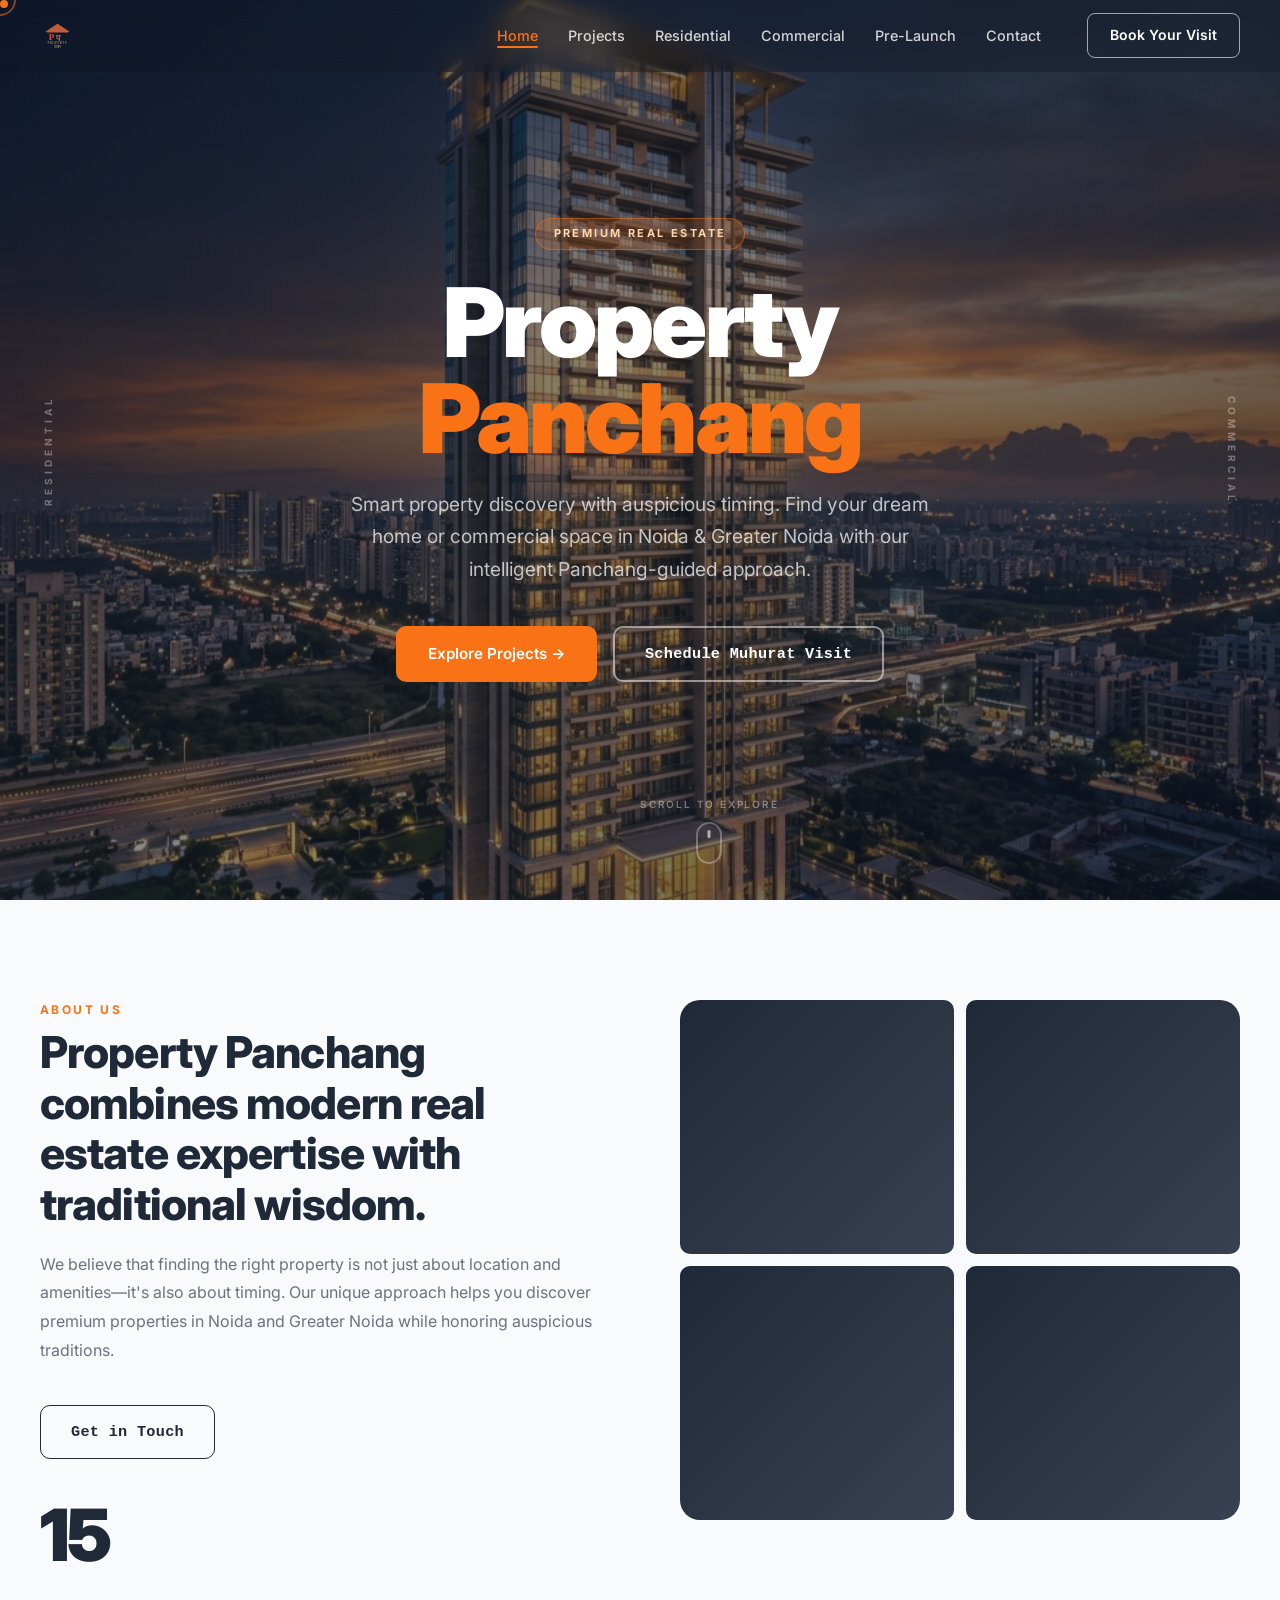
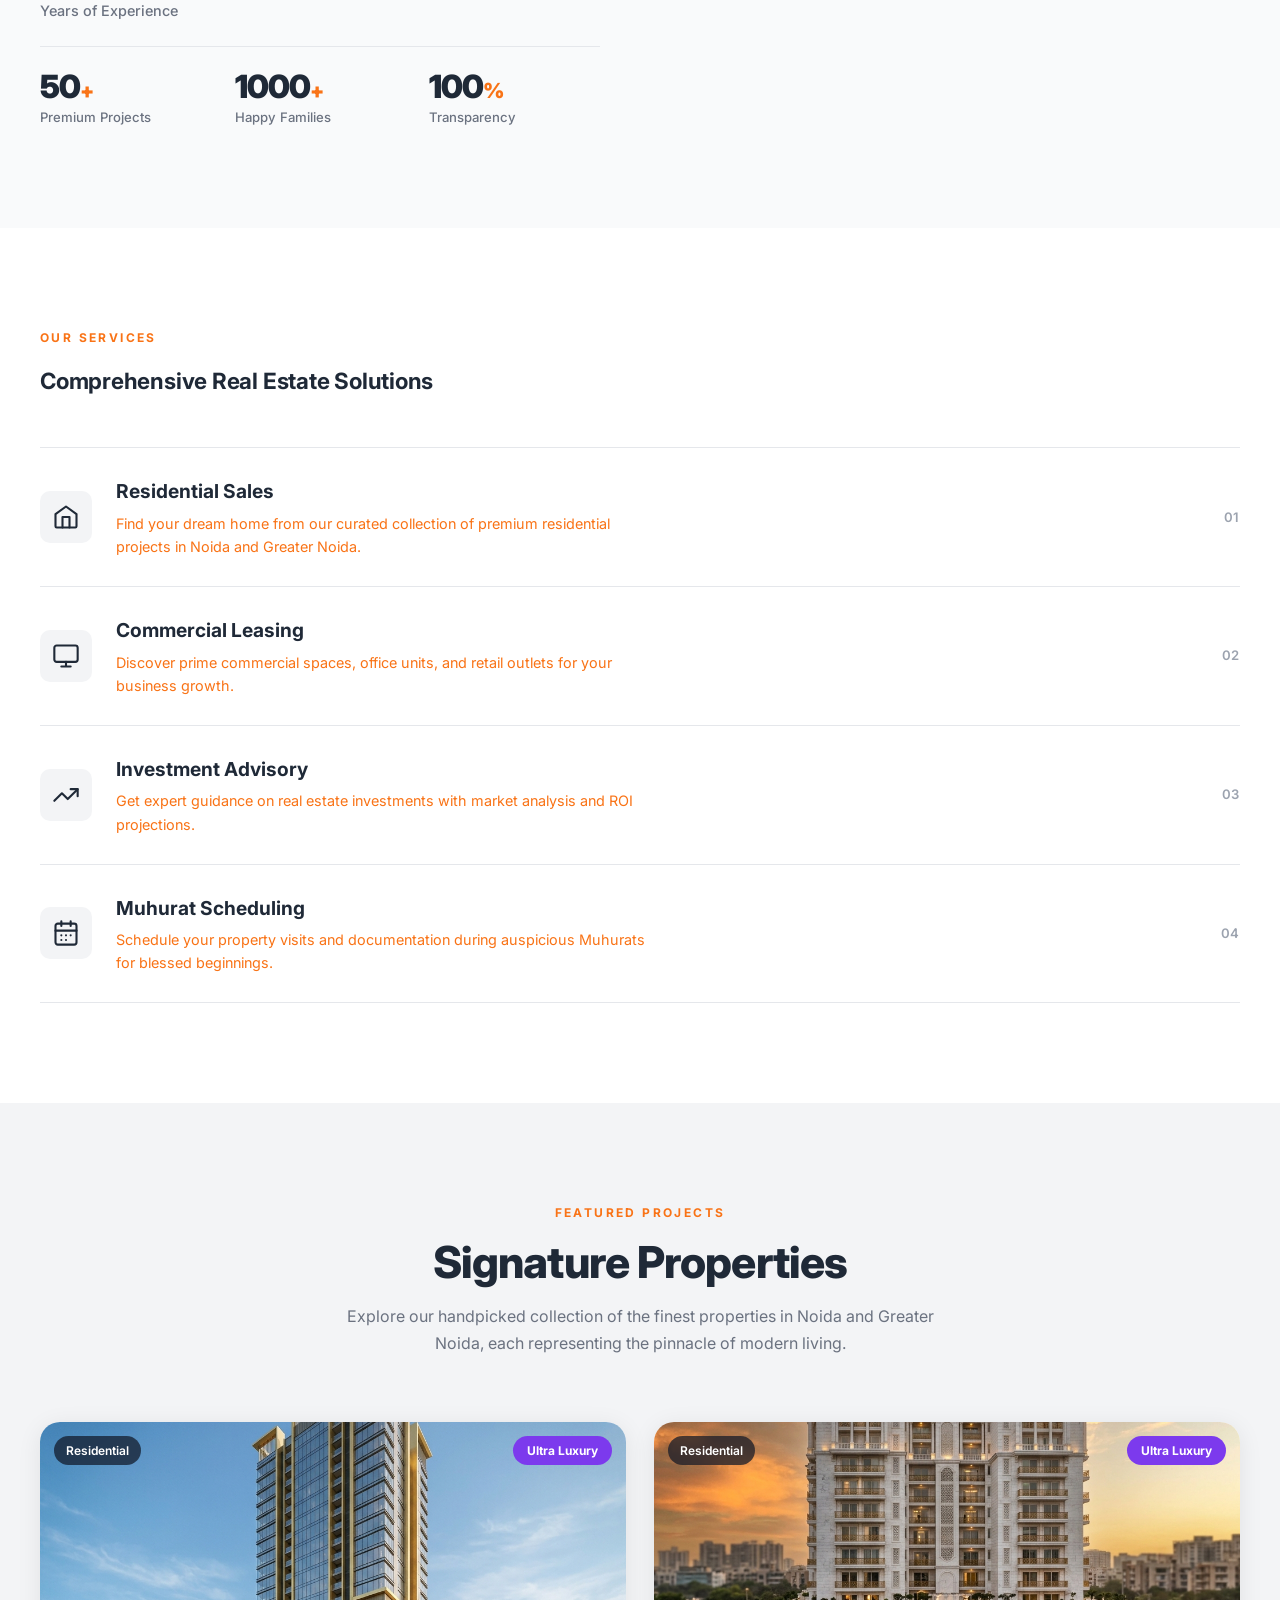
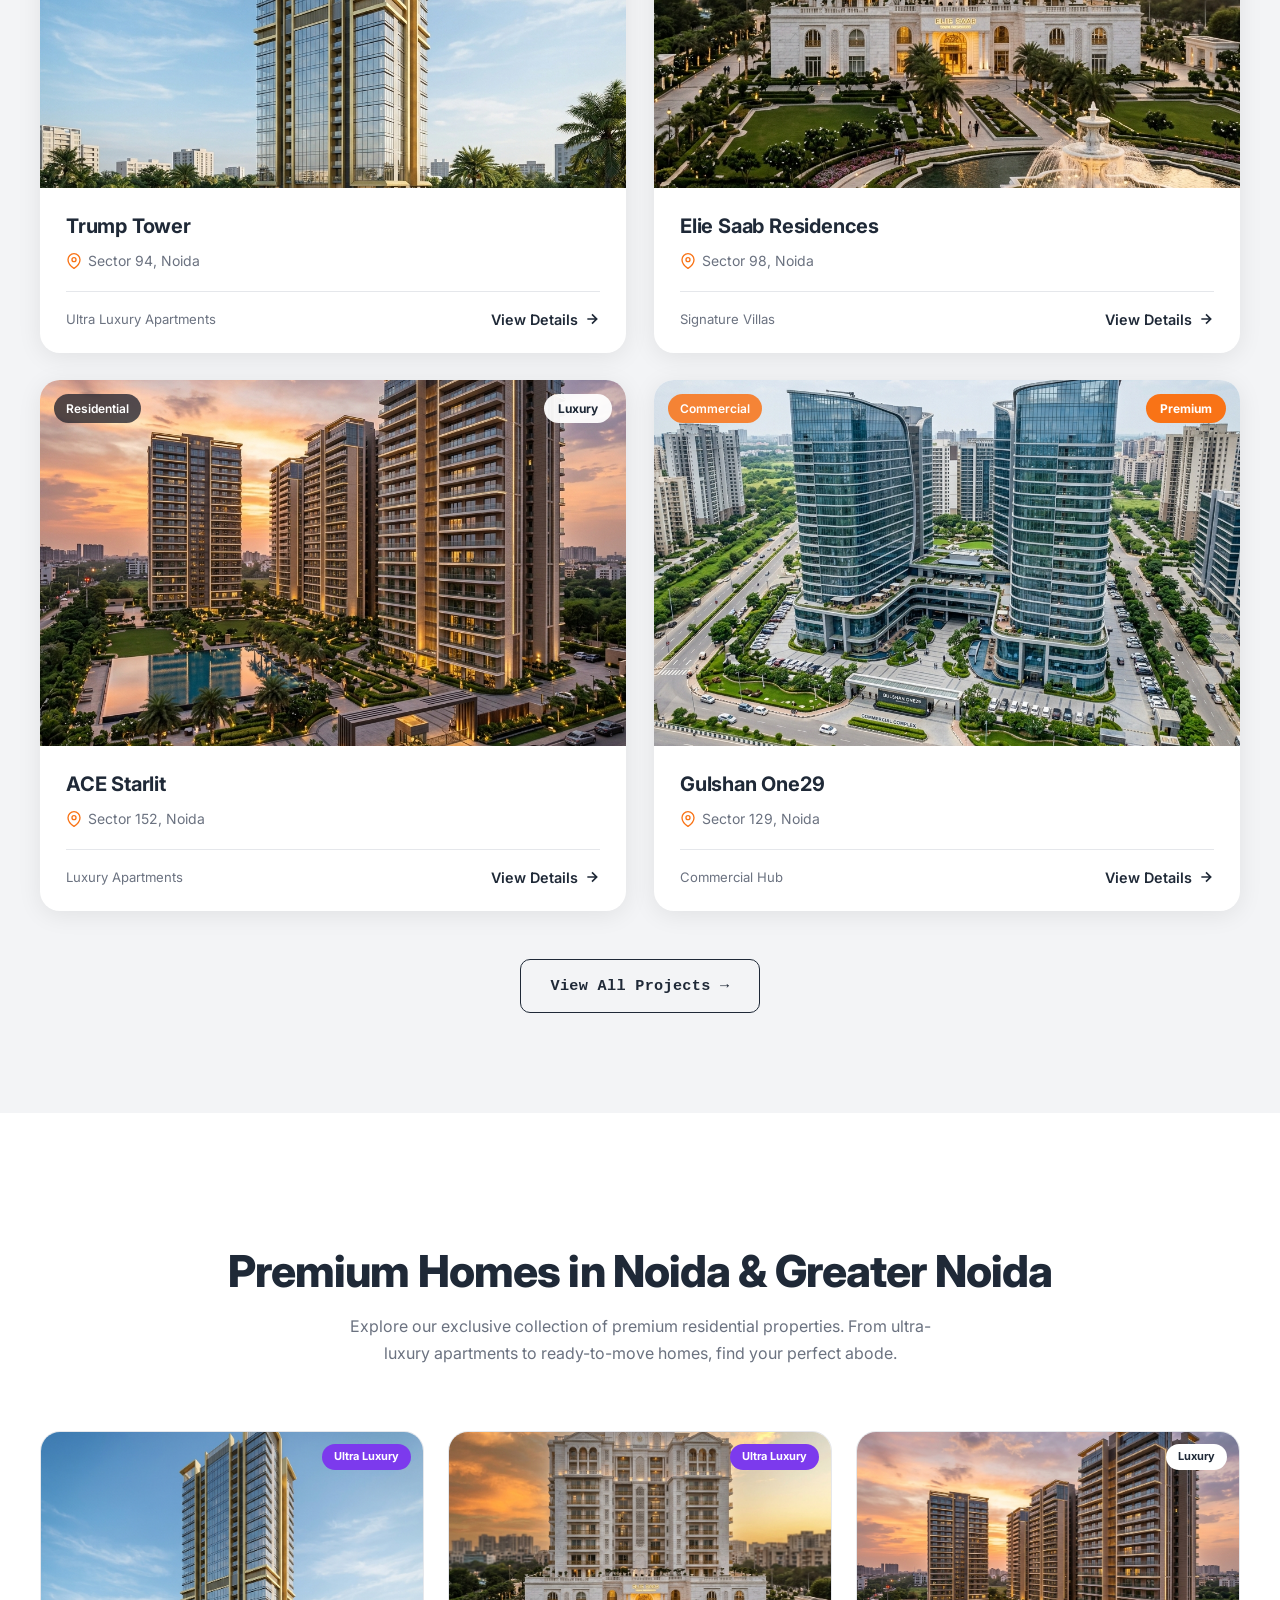
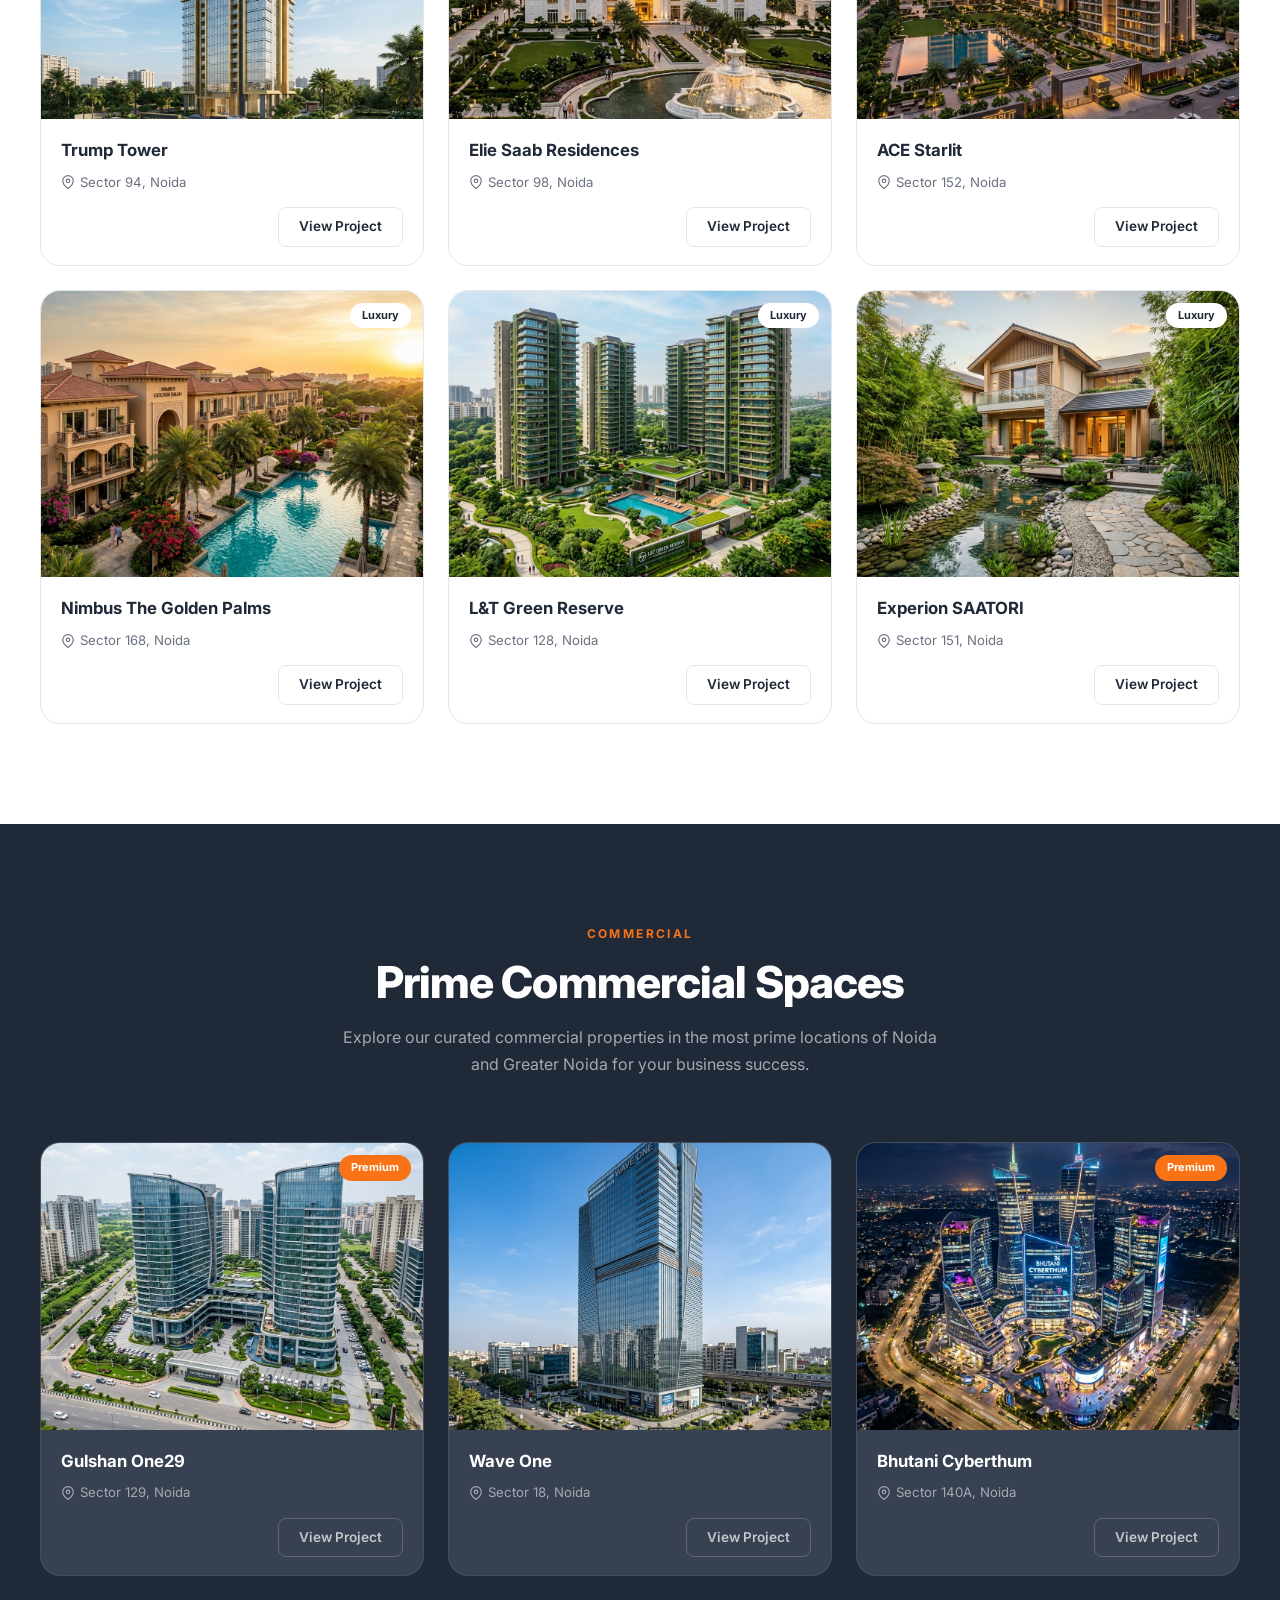
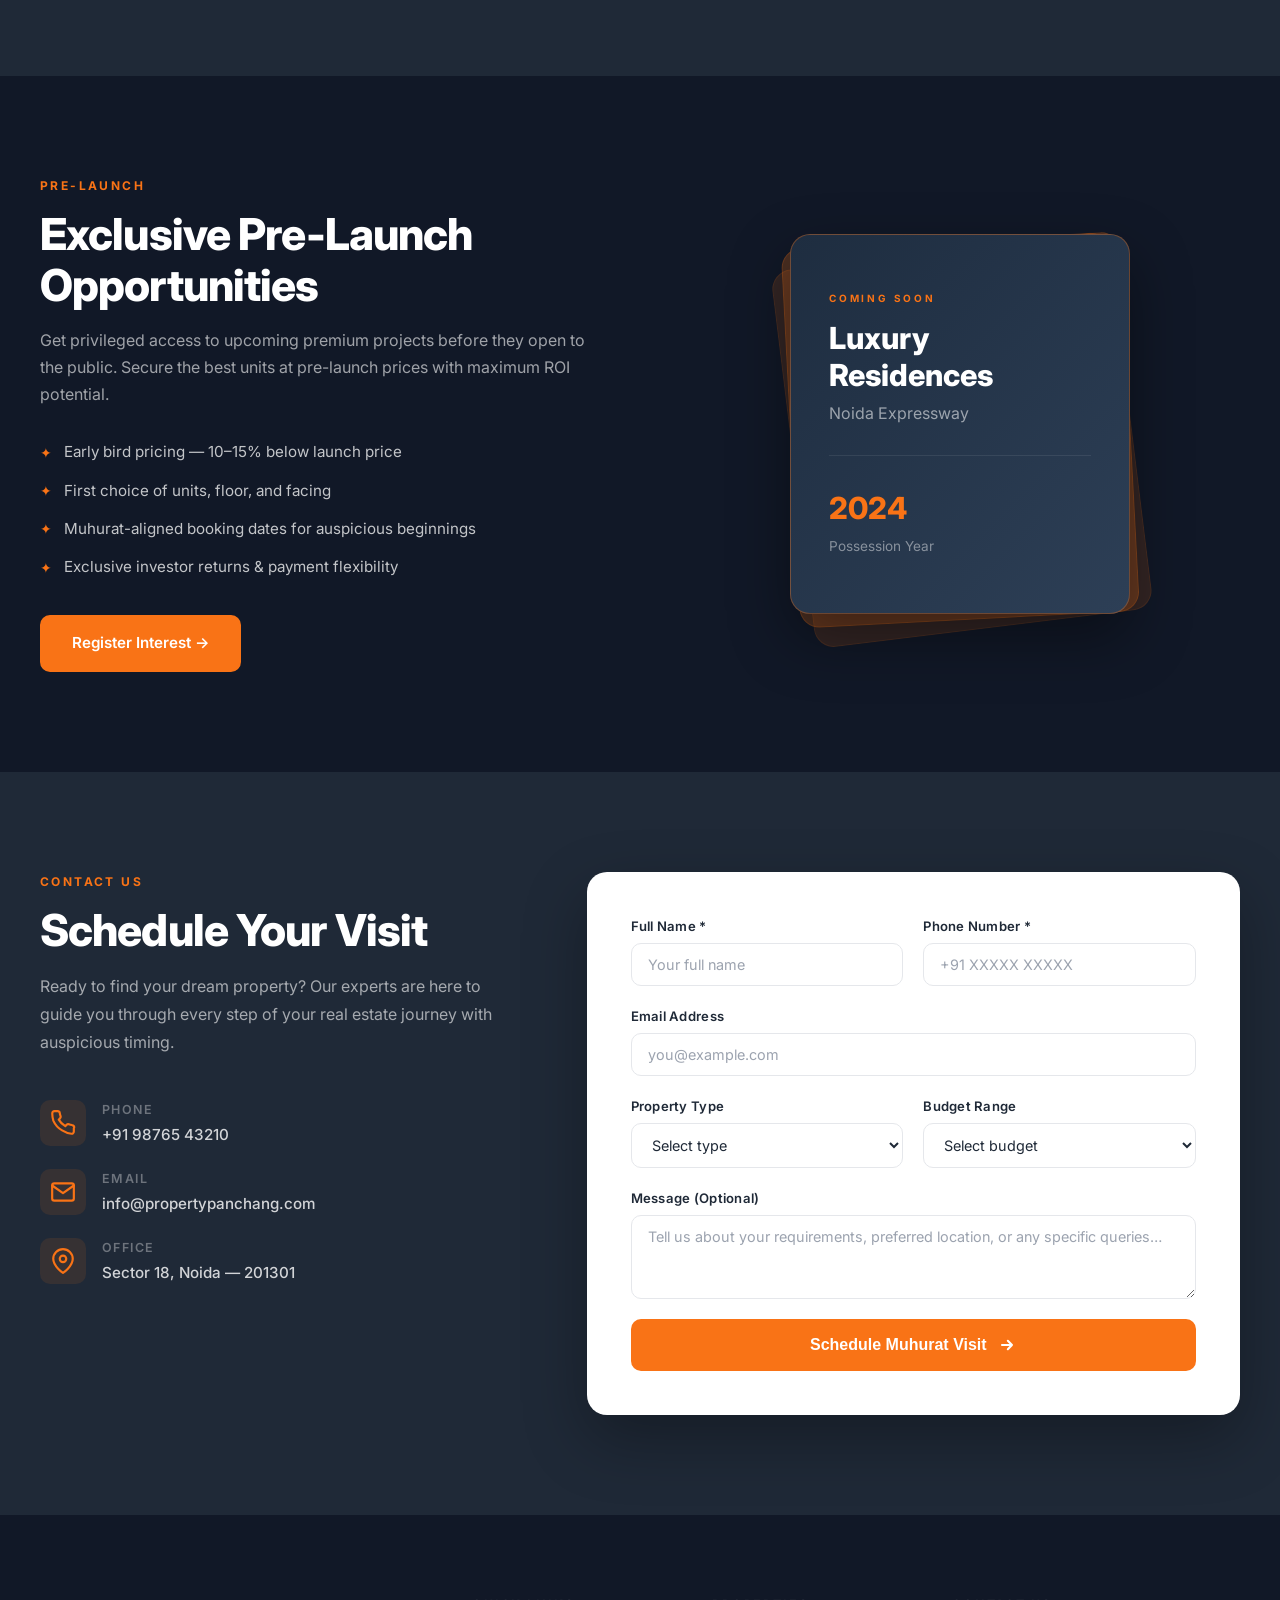
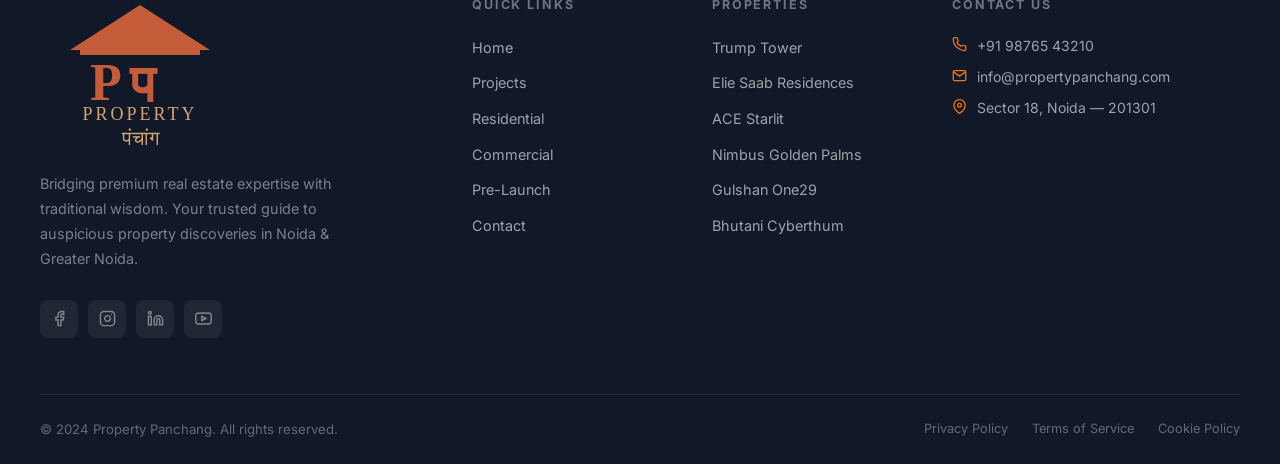
==== commit cde3f901: "Add files via upload" ====
--- a/index.html
+++ b/index.html
@@ -1,908 +1,908 @@
-<!DOCTYPE html>
-<html lang="en">
-
-<head>
-  <meta charset="UTF-8" />
-  <meta name="viewport" content="width=device-width, initial-scale=1.0" />
-  <title>Property Panchang — Premium Real Estate in Noida & Greater Noida</title>
-  <meta name="description"
-    content="Find your dream home in Noida & Greater Noida. Premium properties curated with intelligent market insights and auspicious Muhurat timing. 15+ years of expertise." />
-  <meta name="keywords"
-    content="property noida, greater noida apartments, luxury homes, trump tower noida, elie saab residences, real estate noida" />
-  <link rel="icon" type="image/svg+xml" href="logo.svg" />
-  <link rel="preconnect" href="https://fonts.googleapis.com" />
-  <link rel="preconnect" href="https://fonts.gstatic.com" crossorigin />
-  <link href="https://fonts.googleapis.com/css2?family=Inter:wght@400;500;600;700;800;900&display=swap"
-    rel="stylesheet" />
-  <link rel="stylesheet" href="style.css" />
-</head>
-
-<body>
-
-  <!-- Page Progress Bar -->
-  <div class="progress-bar" id="progressBar"></div>
-
-  <!-- Cursor -->
-  <div class="cursor-dot" id="cursorDot"></div>
-  <div class="cursor-ring" id="cursorRing"></div>
-
-  <!-- ===================== NAVBAR ===================== -->
-  <nav class="navbar at-top" id="navbar" role="navigation" aria-label="Main navigation">
-    <div class="nav-container">
-      <a href="#home" class="nav-logo">
-        <img src="logo.svg" alt="Property Panchang" class="nav-logo-img" />
-      </a>
-
-      <ul class="nav-links" role="list">
-        <li><a href="#home" class="nav-link active">Home</a></li>
-        <li><a href="#projects" class="nav-link">Projects</a></li>
-        <li><a href="#residential" class="nav-link">Residential</a></li>
-        <li><a href="#commercial" class="nav-link">Commercial</a></li>
-        <li><a href="#prelaunch" class="nav-link">Pre-Launch</a></li>
-        <li><a href="#contact" class="nav-link">Contact</a></li>
-      </ul>
-
-      <div class="nav-actions">
-        <a href="#contact" class="btn-nav-cta ripple-btn">Book Your Visit</a>
-        <button class="hamburger" id="hamburger" aria-label="Toggle menu" aria-expanded="false">
-          <span></span><span></span><span></span>
-        </button>
-      </div>
-    </div>
-  </nav>
-
-  <!-- Mobile Menu -->
-  <div class="mobile-menu" id="mobileMenu" role="dialog" aria-modal="true">
-    <div class="mobile-menu-inner">
-      <a href="#home" class="mobile-link">Home</a>
-      <a href="#projects" class="mobile-link">Projects</a>
-      <a href="#residential" class="mobile-link">Residential</a>
-      <a href="#commercial" class="mobile-link">Commercial</a>
-      <a href="#prelaunch" class="mobile-link">Pre-Launch</a>
-      <a href="#contact" class="mobile-link">Contact</a>
-      <a href="#contact" class="btn-mobile-cta">Book Muhurat Visit</a>
-    </div>
-  </div>
-
-  <!-- ===================== HERO ===================== -->
-  <section class="hero" id="home" aria-label="Hero section">
-    <div class="hero-bg">
-      <img src="assets/hero-bg.jpg" alt="Premium property in Noida" class="hero-img" id="heroImg" loading="eager" />
-    </div>
-    <div class="hero-overlay"></div>
-
-    <span class="hero-side-label left">RESIDENTIAL</span>
-    <span class="hero-side-label right">COMMERCIAL</span>
-
-    <div class="hero-content">
-      <div class="hero-badge">PREMIUM REAL ESTATE</div>
-      <h1 class="hero-title">
-        Property<br />
-        <span class="hero-title-accent">Panchang</span>
-      </h1>
-      <p class="hero-subtitle">
-        Smart property discovery with auspicious timing. Find your dream home
-        or commercial space in Noida &amp; Greater Noida with our intelligent
-        Panchang-guided approach.
-      </p>
-      <div class="hero-cta-group">
-        <a href="#projects" class="btn-primary ripple-btn">Explore Projects →</a>
-        <a href="#contact" class="btn-outline-white">Schedule Muhurat Visit</a>
-      </div>
-    </div>
-
-    <div class="hero-scroll-indicator">
-      <span class="scroll-text">SCROLL TO EXPLORE</span>
-      <div class="scroll-mouse"></div>
-    </div>
-  </section>
-
-  <!-- ===================== ABOUT ===================== -->
-  <section class="about-section" id="about">
-    <div class="container">
-      <div class="about-grid">
-        <!-- Left: Content + Stats -->
-        <div class="about-content">
-          <span class="section-tag about-tag" data-reveal data-delay="100">ABOUT US</span>
-          <h2 class="section-title" data-reveal data-delay="200">
-            Property Panchang combines modern real estate expertise with traditional wisdom.
-          </h2>
-          <p class="about-text" data-reveal data-delay="300">
-            We believe that finding the right property is not just about
-            location and amenities—it's also about timing.
-            Our unique approach helps you discover premium properties in Noida
-            and Greater Noida while honoring auspicious traditions.
-          </p>
-          <div data-reveal data-delay="350">
-            <a href="#contact" class="btn-outline-dark">Get in Touch</a>
-          </div>
-
-          <!-- Stats -->
-          <div class="about-stats" data-reveal data-delay="150">
-            <div class="stat-primary">
-              <div class="stat-number" id="stat1">0<span class="stat-plus">+</span></div>
-            </div>
-            <div class="stat-label">Years of Experience</div>
-            <div class="stat-divider"></div>
-            <div class="stats-row">
-              <div class="stat-item">
-                <div class="stat-number-sm"><span id="stat2">0</span><span class="stat-plus-sm">+</span></div>
-                <div class="stat-label-sm">Premium Projects</div>
-              </div>
-              <div class="stat-item">
-                <div class="stat-number-sm"><span id="stat3">0</span><span class="stat-plus-sm">+</span></div>
-                <div class="stat-label-sm">Happy Families</div>
-              </div>
-              <div class="stat-item">
-                <div class="stat-number-sm"><span id="stat4">0</span><span class="stat-plus-sm">%</span></div>
-                <div class="stat-label-sm">Transparency</div>
-              </div>
-            </div>
-          </div>
-        </div>
-
-        <!-- Right: 2×2 image grid (like original) -->
-        <div class="about-images" data-reveal="right" data-delay="200">
-          <div class="about-img-wrap">
-            <img src="https://images.unsplash.com/photo-1600585154340-be6161a56a0c?w=600&q=80"
-              alt="Luxury apartment interior" loading="lazy" />
-          </div>
-          <div class="about-img-wrap">
-            <img src="https://images.unsplash.com/photo-1545324418-cc1a3fa10c00?w=600&q=80"
-              alt="Modern residential building" loading="lazy" />
-          </div>
-          <div class="about-img-wrap">
-            <img src="https://images.unsplash.com/photo-1560448204-e02f11c3d0e2?w=600&q=80"
-              alt="Premium bedroom interior" loading="lazy" />
-          </div>
-          <div class="about-img-wrap">
-            <img src="https://images.unsplash.com/photo-1567767292278-a4f21aa2d36e?w=600&q=80"
-              alt="Happy family in new home" loading="lazy" />
-          </div>
-        </div>
-      </div>
-    </div>
-  </section>
-
-  <!-- ===================== SERVICES ===================== -->
-  <section class="services-section" id="services">
-    <div class="container">
-      <div class="services-header" data-reveal>
-        <span class="section-tag">OUR SERVICES</span>
-      </div>
-      <div class="services-subtitle" data-reveal data-delay="100">Comprehensive Real Estate Solutions</div>
-
-      <div class="services-list">
-
-        <!-- Item 1 -->
-        <div class="service-item" data-reveal data-delay="100">
-          <div class="service-icon">
-            <svg viewBox="0 0 24 24" fill="none" stroke="currentColor" stroke-width="1.8" stroke-linecap="round"
-              stroke-linejoin="round">
-              <path d="M3 9.5L12 3l9 6.5V20a1 1 0 01-1 1H4a1 1 0 01-1-1V9.5z" />
-              <path d="M9 21V12h6v9" />
-            </svg>
-          </div>
-          <div class="service-content">
-            <h3>Residential Sales</h3>
-            <p>Find your dream home from our curated collection of premium residential projects in Noida and Greater
-              Noida.</p>
-          </div>
-          <span class="service-num">01</span>
-        </div>
-
-        <!-- Item 2 -->
-        <div class="service-item" data-reveal data-delay="200">
-          <div class="service-icon">
-            <svg viewBox="0 0 24 24" fill="none" stroke="currentColor" stroke-width="1.8" stroke-linecap="round"
-              stroke-linejoin="round">
-              <rect x="2" y="3" width="20" height="14" rx="2" />
-              <path d="M8 21h8M12 17v4" />
-            </svg>
-          </div>
-          <div class="service-content">
-            <h3>Commercial Leasing</h3>
-            <p>Discover prime commercial spaces, office units, and retail outlets for your business growth.</p>
-          </div>
-          <span class="service-num">02</span>
-        </div>
-
-        <!-- Item 3 -->
-        <div class="service-item" data-reveal data-delay="300">
-          <div class="service-icon">
-            <svg viewBox="0 0 24 24" fill="none" stroke="currentColor" stroke-width="1.8" stroke-linecap="round"
-              stroke-linejoin="round">
-              <polyline points="22 7 13.5 15.5 8.5 10.5 2 17" />
-              <polyline points="16 7 22 7 22 13" />
-            </svg>
-          </div>
-          <div class="service-content">
-            <h3>Investment Advisory</h3>
-            <p>Get expert guidance on real estate investments with market analysis and ROI projections.</p>
-          </div>
-          <span class="service-num">03</span>
-        </div>
-
-        <!-- Item 4 -->
-        <div class="service-item" data-reveal data-delay="400">
-          <div class="service-icon">
-            <svg viewBox="0 0 24 24" fill="none" stroke="currentColor" stroke-width="1.8" stroke-linecap="round"
-              stroke-linejoin="round">
-              <rect x="3" y="4" width="18" height="18" rx="2" />
-              <path d="M16 2v4M8 2v4M3 10h18" />
-              <path d="M8 14h.01M12 14h.01M16 14h.01M8 18h.01M12 18h.01" />
-            </svg>
-          </div>
-          <div class="service-content">
-            <h3>Muhurat Scheduling</h3>
-            <p>Schedule your property visits and documentation during auspicious Muhurats for blessed beginnings.</p>
-          </div>
-          <span class="service-num">04</span>
-        </div>
-
-      </div>
-    </div>
-  </section>
-
-  <!-- ===================== FEATURED PROJECTS ===================== -->
-  <section class="projects-section" id="projects">
-    <div class="container">
-      <div class="section-header centered">
-        <span class="section-tag" data-reveal>FEATURED PROJECTS</span>
-        <h2 class="section-title" data-reveal data-delay="150">Signature Properties</h2>
-        <p class="section-desc" data-reveal data-delay="250">
-          Explore our handpicked collection of the finest properties in Noida and Greater Noida, each representing the
-          pinnacle of modern living.
-        </p>
-      </div>
-
-      <div class="projects-grid">
-
-        <!-- Project 1 -->
-        <div class="project-card" data-reveal data-delay="100">
-          <div class="project-card-image">
-            <img src="assets/trump-tower.jpg" alt="Trump Tower Noida" loading="lazy" />
-            <span class="project-type-badge">Residential</span>
-            <span class="project-category-badge luxury">Ultra Luxury</span>
-            <div class="card-overlay">
-              <a href="trump-tower.html" class="btn-enquire-overlay">View Project</a>
-            </div>
-          </div>
-          <div class="project-card-body">
-            <h3 class="project-name">Trump Tower</h3>
-            <p class="project-location">
-              <svg class="loc-icon" viewBox="0 0 24 24" fill="none" stroke="currentColor" stroke-width="2">
-                <path d="M21 10c0 7-9 13-9 13s-9-6-9-13a9 9 0 0118 0z" />
-                <circle cx="12" cy="10" r="3" />
-              </svg>
-              Sector 94, Noida
-            </p>
-            <div class="project-card-footer">
-              <span style="font-size:0.82rem;color:var(--gray)">Ultra Luxury Apartments</span>
-              <a href="trump-tower.html" class="btn-view-details">
-                View Details
-                <svg width="16" height="16" viewBox="0 0 24 24" fill="none" stroke="currentColor" stroke-width="2.5">
-                  <path d="M5 12h14M12 5l7 7-7 7" />
-                </svg>
-              </a>
-            </div>
-          </div>
-        </div>
-
-        <!-- Project 2 -->
-        <div class="project-card" data-reveal data-delay="200">
-          <div class="project-card-image">
-            <img src="assets/elie-saab.jpg" alt="Elie Saab Residences" loading="lazy" />
-            <span class="project-type-badge">Residential</span>
-            <span class="project-category-badge luxury">Ultra Luxury</span>
-            <div class="card-overlay">
-              <a href="elie-saab-residences.html" class="btn-enquire-overlay">View Project</a>
-            </div>
-          </div>
-          <div class="project-card-body">
-            <h3 class="project-name">Elie Saab Residences</h3>
-            <p class="project-location">
-              <svg class="loc-icon" viewBox="0 0 24 24" fill="none" stroke="currentColor" stroke-width="2">
-                <path d="M21 10c0 7-9 13-9 13s-9-6-9-13a9 9 0 0118 0z" />
-                <circle cx="12" cy="10" r="3" />
-              </svg>
-              Sector 98, Noida
-            </p>
-            <div class="project-card-footer">
-              <span style="font-size:0.82rem;color:var(--gray)">Signature Villas</span>
-              <a href="elie-saab-residences.html" class="btn-view-details">
-                View Details
-                <svg width="16" height="16" viewBox="0 0 24 24" fill="none" stroke="currentColor" stroke-width="2.5">
-                  <path d="M5 12h14M12 5l7 7-7 7" />
-                </svg>
-              </a>
-            </div>
-          </div>
-        </div>
-
-        <!-- Project 3 -->
-        <div class="project-card" data-reveal data-delay="300">
-          <div class="project-card-image">
-            <img src="assets/ace-starlit.jpg" alt="ACE Starlit" loading="lazy" />
-            <span class="project-type-badge">Residential</span>
-            <span class="project-category-badge">Luxury</span>
-            <div class="card-overlay">
-              <a href="ace-starlit.html" class="btn-enquire-overlay">View Project</a>
-            </div>
-          </div>
-          <div class="project-card-body">
-            <h3 class="project-name">ACE Starlit</h3>
-            <p class="project-location">
-              <svg class="loc-icon" viewBox="0 0 24 24" fill="none" stroke="currentColor" stroke-width="2">
-                <path d="M21 10c0 7-9 13-9 13s-9-6-9-13a9 9 0 0118 0z" />
-                <circle cx="12" cy="10" r="3" />
-              </svg>
-              Sector 152, Noida
-            </p>
-            <div class="project-card-footer">
-              <span style="font-size:0.82rem;color:var(--gray)">Luxury Apartments</span>
-              <a href="ace-starlit.html" class="btn-view-details">
-                View Details
-                <svg width="16" height="16" viewBox="0 0 24 24" fill="none" stroke="currentColor" stroke-width="2.5">
-                  <path d="M5 12h14M12 5l7 7-7 7" />
-                </svg>
-              </a>
-            </div>
-          </div>
-        </div>
-
-        <!-- Project 4 Commercial -->
-        <div class="project-card" data-reveal data-delay="400">
-          <div class="project-card-image">
-            <img src="assets/gulshan-one29.jpg" alt="Gulshan One29" loading="lazy" />
-            <span class="project-type-badge commercial">Commercial</span>
-            <span class="project-category-badge" style="background:var(--orange);color:white">Premium</span>
-            <div class="card-overlay">
-              <a href="gulshan-one29.html" class="btn-enquire-overlay">View Project</a>
-            </div>
-          </div>
-          <div class="project-card-body">
-            <h3 class="project-name">Gulshan One29</h3>
-            <p class="project-location">
-              <svg class="loc-icon" viewBox="0 0 24 24" fill="none" stroke="currentColor" stroke-width="2">
-                <path d="M21 10c0 7-9 13-9 13s-9-6-9-13a9 9 0 0118 0z" />
-                <circle cx="12" cy="10" r="3" />
-              </svg>
-              Sector 129, Noida
-            </p>
-            <div class="project-card-footer">
-              <span style="font-size:0.82rem;color:var(--gray)">Commercial Hub</span>
-              <a href="gulshan-one29.html" class="btn-view-details">
-                View Details
-                <svg width="16" height="16" viewBox="0 0 24 24" fill="none" stroke="currentColor" stroke-width="2.5">
-                  <path d="M5 12h14M12 5l7 7-7 7" />
-                </svg>
-              </a>
-            </div>
-          </div>
-        </div>
-
-      </div>
-
-      <div class="projects-cta" data-reveal>
-        <a href="#residential" class="btn-outline-dark">View All Projects →</a>
-      </div>
-    </div>
-  </section>
-
-  <!-- ===================== RESIDENTIAL ===================== -->
-  <section class="listing-section" id="residential">
-    <div class="container">
-      <div class="section-header centered">
-        <span class="section-tag" data-reveal>RESIDENTIAL</span>
-        <h2 class="section-title" data-reveal data-delay="150">Premium Homes in Noida &amp; Greater Noida</h2>
-        <p class="section-desc" data-reveal data-delay="250">
-          Explore our exclusive collection of premium residential properties. From ultra-luxury apartments to
-          ready-to-move homes, find your perfect abode.
-        </p>
-      </div>
-
-      <div class="listing-grid">
-
-        <div class="listing-card" data-reveal data-delay="100">
-          <div class="listing-img-wrapper">
-            <img src="assets/trump-tower.jpg" alt="Trump Tower" loading="lazy" />
-            <span class="listing-badge luxury">Ultra Luxury</span>
-          </div>
-          <div class="listing-info">
-            <h3>Trump Tower</h3>
-            <p class="listing-loc">
-              <svg viewBox="0 0 24 24" fill="none" stroke="currentColor" stroke-width="2"
-                style="width:14px;height:14px;flex-shrink:0">
-                <path d="M21 10c0 7-9 13-9 13s-9-6-9-13a9 9 0 0118 0z" />
-                <circle cx="12" cy="10" r="3" />
-              </svg>
-              Sector 94, Noida
-            </p>
-            <div class="listing-actions"><a href="trump-tower.html" class="btn-enquire-sm">View Project</a></div>
-          </div>
-        </div>
-
-        <div class="listing-card" data-reveal data-delay="150">
-          <div class="listing-img-wrapper">
-            <img src="assets/elie-saab.jpg" alt="Elie Saab Residences" loading="lazy" />
-            <span class="listing-badge luxury">Ultra Luxury</span>
-          </div>
-          <div class="listing-info">
-            <h3>Elie Saab Residences</h3>
-            <p class="listing-loc">
-              <svg viewBox="0 0 24 24" fill="none" stroke="currentColor" stroke-width="2"
-                style="width:14px;height:14px;flex-shrink:0">
-                <path d="M21 10c0 7-9 13-9 13s-9-6-9-13a9 9 0 0118 0z" />
-                <circle cx="12" cy="10" r="3" />
-              </svg>
-              Sector 98, Noida
-            </p>
-            <div class="listing-actions"><a href="elie-saab-residences.html" class="btn-enquire-sm">View Project</a></div>
-          </div>
-        </div>
-
-        <div class="listing-card" data-reveal data-delay="200">
-          <div class="listing-img-wrapper">
-            <img src="assets/ace-starlit.jpg" alt="ACE Starlit" loading="lazy" />
-            <span class="listing-badge">Luxury</span>
-          </div>
-          <div class="listing-info">
-            <h3>ACE Starlit</h3>
-            <p class="listing-loc">
-              <svg viewBox="0 0 24 24" fill="none" stroke="currentColor" stroke-width="2"
-                style="width:14px;height:14px;flex-shrink:0">
-                <path d="M21 10c0 7-9 13-9 13s-9-6-9-13a9 9 0 0118 0z" />
-                <circle cx="12" cy="10" r="3" />
-              </svg>
-              Sector 152, Noida
-            </p>
-            <div class="listing-actions"><a href="ace-starlit.html" class="btn-enquire-sm">View Project</a></div>
-          </div>
-        </div>
-
-        <div class="listing-card" data-reveal data-delay="100">
-          <div class="listing-img-wrapper">
-            <img src="assets/nimbus-golden-palms.jpg" alt="Nimbus The Golden Palms" loading="lazy" />
-            <span class="listing-badge">Luxury</span>
-          </div>
-          <div class="listing-info">
-            <h3>Nimbus The Golden Palms</h3>
-            <p class="listing-loc">
-              <svg viewBox="0 0 24 24" fill="none" stroke="currentColor" stroke-width="2"
-                style="width:14px;height:14px;flex-shrink:0">
-                <path d="M21 10c0 7-9 13-9 13s-9-6-9-13a9 9 0 0118 0z" />
-                <circle cx="12" cy="10" r="3" />
-              </svg>
-              Sector 168, Noida
-            </p>
-            <div class="listing-actions"><a href="nimbus-golden-palms.html" class="btn-enquire-sm">View Project</a></div>
-          </div>
-        </div>
-
-        <div class="listing-card" data-reveal data-delay="150">
-          <div class="listing-img-wrapper">
-            <img src="assets/lt-green-reserve.jpg" alt="L&T Green Reserve" loading="lazy" />
-            <span class="listing-badge">Luxury</span>
-          </div>
-          <div class="listing-info">
-            <h3>L&amp;T Green Reserve</h3>
-            <p class="listing-loc">
-              <svg viewBox="0 0 24 24" fill="none" stroke="currentColor" stroke-width="2"
-                style="width:14px;height:14px;flex-shrink:0">
-                <path d="M21 10c0 7-9 13-9 13s-9-6-9-13a9 9 0 0118 0z" />
-                <circle cx="12" cy="10" r="3" />
-              </svg>
-              Sector 128, Noida
-            </p>
-            <div class="listing-actions"><a href="lt-green-reserve.html" class="btn-enquire-sm">View Project</a></div>
-          </div>
-        </div>
-
-        <div class="listing-card" data-reveal data-delay="200">
-          <div class="listing-img-wrapper">
-            <img src="assets/experion-saatori.jpg" alt="Experion SAATORI" loading="lazy" />
-            <span class="listing-badge">Luxury</span>
-          </div>
-          <div class="listing-info">
-            <h3>Experion SAATORI</h3>
-            <p class="listing-loc">
-              <svg viewBox="0 0 24 24" fill="none" stroke="currentColor" stroke-width="2"
-                style="width:14px;height:14px;flex-shrink:0">
-                <path d="M21 10c0 7-9 13-9 13s-9-6-9-13a9 9 0 0118 0z" />
-                <circle cx="12" cy="10" r="3" />
-              </svg>
-              Sector 151, Noida
-            </p>
-            <div class="listing-actions"><a href="experion-saatori.html" class="btn-enquire-sm">View Project</a></div>
-          </div>
-        </div>
-
-      </div>
-    </div>
-  </section>
-
-  <!-- ===================== COMMERCIAL ===================== -->
-  <section class="listing-section dark-section" id="commercial">
-    <div class="container">
-      <div class="section-header centered">
-        <span class="section-tag orange-light" data-reveal>COMMERCIAL</span>
-        <h2 class="section-title light" data-reveal data-delay="150">Prime Commercial Spaces</h2>
-        <p class="section-desc light" data-reveal data-delay="250">
-          Explore our curated commercial properties in the most prime locations of Noida and Greater Noida for your
-          business success.
-        </p>
-      </div>
-
-      <div class="listing-grid">
-
-        <div class="listing-card dark-card" data-reveal data-delay="100">
-          <div class="listing-img-wrapper">
-            <img src="assets/gulshan-one29.jpg" alt="Gulshan One29" loading="lazy" />
-            <span class="listing-badge premium-badge">Premium</span>
-          </div>
-          <div class="listing-info">
-            <h3>Gulshan One29</h3>
-            <p class="listing-loc">
-              <svg viewBox="0 0 24 24" fill="none" stroke="currentColor" stroke-width="2"
-                style="width:14px;height:14px;flex-shrink:0">
-                <path d="M21 10c0 7-9 13-9 13s-9-6-9-13a9 9 0 0118 0z" />
-                <circle cx="12" cy="10" r="3" />
-              </svg>
-              Sector 129, Noida
-            </p>
-            <div class="listing-actions">
-              <a href="gulshan-one29.html" class="btn-enquire-sm"
-                style="border-color:rgba(255,255,255,0.2);color:rgba(255,255,255,0.7)">View Project</a>
-            </div>
-          </div>
-        </div>
-
-        <div class="listing-card dark-card" data-reveal data-delay="150">
-          <div class="listing-img-wrapper">
-            <img src="assets/commercial-2.jpg" alt="Wave One" loading="lazy" />
-          </div>
-          <div class="listing-info">
-            <h3>Wave One</h3>
-            <p class="listing-loc">
-              <svg viewBox="0 0 24 24" fill="none" stroke="currentColor" stroke-width="2"
-                style="width:14px;height:14px;flex-shrink:0">
-                <path d="M21 10c0 7-9 13-9 13s-9-6-9-13a9 9 0 0118 0z" />
-                <circle cx="12" cy="10" r="3" />
-              </svg>
-              Sector 18, Noida
-            </p>
-            <div class="listing-actions">
-              <a href="wave-one.html" class="btn-enquire-sm"
-                style="border-color:rgba(255,255,255,0.2);color:rgba(255,255,255,0.7)">View Project</a>
-            </div>
-          </div>
-        </div>
-
-        <div class="listing-card dark-card" data-reveal data-delay="200">
-          <div class="listing-img-wrapper">
-            <img src="assets/commercial-3.jpg" alt="Bhutani Cyberthum" loading="lazy" />
-            <span class="listing-badge premium-badge">Premium</span>
-          </div>
-          <div class="listing-info">
-            <h3>Bhutani Cyberthum</h3>
-            <p class="listing-loc">
-              <svg viewBox="0 0 24 24" fill="none" stroke="currentColor" stroke-width="2"
-                style="width:14px;height:14px;flex-shrink:0">
-                <path d="M21 10c0 7-9 13-9 13s-9-6-9-13a9 9 0 0118 0z" />
-                <circle cx="12" cy="10" r="3" />
-              </svg>
-              Sector 140A, Noida
-            </p>
-            <div class="listing-actions">
-              <a href="bhutani-cyberthum.html" class="btn-enquire-sm"
-                style="border-color:rgba(255,255,255,0.2);color:rgba(255,255,255,0.7)">View Project</a>
-            </div>
-          </div>
-        </div>
-
-      </div>
-    </div>
-  </section>
-
-  <!-- ===================== PRE-LAUNCH ===================== -->
-  <section class="prelaunch-section" id="prelaunch">
-    <div class="container">
-      <div class="prelaunch-inner">
-        <div class="prelaunch-content">
-          <span class="section-tag" data-reveal>PRE-LAUNCH</span>
-          <h2 class="section-title light" data-reveal data-delay="100">Exclusive Pre-Launch Opportunities</h2>
-          <p class="section-desc" data-reveal data-delay="200">
-            Get privileged access to upcoming premium projects before they open to the public.
-            Secure the best units at pre-launch prices with maximum ROI potential.
-          </p>
-
-          <div class="prelaunch-benefits" data-reveal data-delay="300">
-            <div class="benefit-item">
-              <span class="benefit-icon">✦</span>
-              Early bird pricing — 10–15% below launch price
-            </div>
-            <div class="benefit-item">
-              <span class="benefit-icon">✦</span>
-              First choice of units, floor, and facing
-            </div>
-            <div class="benefit-item">
-              <span class="benefit-icon">✦</span>
-              Muhurat-aligned booking dates for auspicious beginnings
-            </div>
-            <div class="benefit-item">
-              <span class="benefit-icon">✦</span>
-              Exclusive investor returns &amp; payment flexibility
-            </div>
-          </div>
-
-          <div data-reveal data-delay="400">
-            <a href="#contact" class="btn-primary ripple-btn">Register Interest →</a>
-          </div>
-        </div>
-
-        <!-- Floating card stack -->
-        <div class="prelaunch-visual" data-reveal="right" data-delay="200">
-          <div class="prelaunch-card-stack">
-            <div class="prelaunch-card card-back"></div>
-            <div class="prelaunch-card card-mid"></div>
-            <div class="prelaunch-card card-front">
-              <div class="coming-soon-label">COMING SOON</div>
-              <div class="prelaunch-card-title">Luxury<br>Residences</div>
-              <div class="prelaunch-card-subtitle">Noida Expressway</div>
-              <div class="prelaunch-divider"></div>
-              <div class="prelaunch-card-stat">
-                <span class="stat-value">2024</span>
-                <span class="stat-desc">Possession Year</span>
-              </div>
-            </div>
-          </div>
-        </div>
-      </div>
-    </div>
-  </section>
-
-  <!-- ===================== CONTACT ===================== -->
-  <section class="contact-section" id="contact">
-    <div class="container">
-      <div class="contact-grid">
-        <!-- Left: Info -->
-        <div class="contact-info" data-reveal="left">
-          <span class="section-tag">CONTACT US</span>
-          <h2 class="section-title light">Schedule Your Visit</h2>
-          <p class="contact-desc">
-            Ready to find your dream property? Our experts are here to guide you
-            through every step of your real estate journey with auspicious timing.
-          </p>
-
-          <div class="contact-details">
-            <div class="contact-detail-item">
-              <div class="contact-icon">
-                <svg viewBox="0 0 24 24" fill="none" stroke="currentColor" stroke-width="2" stroke-linecap="round"
-                  stroke-linejoin="round">
-                  <path
-                    d="M22 16.92v3a2 2 0 01-2.18 2 19.79 19.79 0 01-8.63-3.07A19.5 19.5 0 013.07 9.81 19.79 19.79 0 012.12 3.18 2 2 0 014.11 1H7a2 2 0 012 1.72c.127.96.361 1.903.7 2.81a2 2 0 01-.45 2.11L8.09 8.91a16 16 0 006 6l1.27-1.27a2 2 0 012.11-.45c.907.339 1.85.573 2.81.7A2 2 0 0122 16.92z" />
-                </svg>
-              </div>
-              <div>
-                <div class="detail-label">Phone</div>
-                <div class="detail-value">+91 98765 43210</div>
-              </div>
-            </div>
-            <div class="contact-detail-item">
-              <div class="contact-icon">
-                <svg viewBox="0 0 24 24" fill="none" stroke="currentColor" stroke-width="2" stroke-linecap="round"
-                  stroke-linejoin="round">
-                  <path d="M4 4h16c1.1 0 2 .9 2 2v12c0 1.1-.9 2-2 2H4c-1.1 0-2-.9-2-2V6c0-1.1.9-2 2-2z" />
-                  <polyline points="22,6 12,13 2,6" />
-                </svg>
-              </div>
-              <div>
-                <div class="detail-label">Email</div>
-                <div class="detail-value">info@propertypanchang.com</div>
-              </div>
-            </div>
-            <div class="contact-detail-item">
-              <div class="contact-icon">
-                <svg viewBox="0 0 24 24" fill="none" stroke="currentColor" stroke-width="2" stroke-linecap="round"
-                  stroke-linejoin="round">
-                  <path d="M21 10c0 7-9 13-9 13s-9-6-9-13a9 9 0 0118 0z" />
-                  <circle cx="12" cy="10" r="3" />
-                </svg>
-              </div>
-              <div>
-                <div class="detail-label">Office</div>
-                <div class="detail-value">Sector 18, Noida — 201301</div>
-              </div>
-            </div>
-          </div>
-        </div>
-
-        <!-- Right: Form -->
-        <div class="contact-form-wrapper" data-reveal="right">
-          <form class="contact-form" id="contactForm" novalidate>
-            <div id="formSuccess" class="form-success">
-              <div class="success-icon">✓</div>
-              <h3>Enquiry Received!</h3>
-              <p>Thank you for reaching out. Our property expert will contact you within 24 hours to schedule your
-                auspicious visit.</p>
-            </div>
-
-            <div class="form-row">
-              <div class="form-group">
-                <label for="name">Full Name *</label>
-                <input type="text" id="name" name="name" placeholder="Your full name" required />
-              </div>
-              <div class="form-group">
-                <label for="phone">Phone Number *</label>
-                <input type="tel" id="phone" name="phone" placeholder="+91 XXXXX XXXXX" required />
-              </div>
-            </div>
-
-            <div class="form-group">
-              <label for="email">Email Address</label>
-              <input type="email" id="email" name="email" placeholder="you@example.com" />
-            </div>
-
-            <div class="form-row">
-              <div class="form-group">
-                <label for="property-type">Property Type</label>
-                <select id="property-type" name="property-type">
-                  <option value="">Select type</option>
-                  <option>Residential Apartment</option>
-                  <option>Villa / Row House</option>
-                  <option>Commercial Office</option>
-                  <option>Commercial Retail</option>
-                  <option>Pre-Launch Investment</option>
-                </select>
-              </div>
-              <div class="form-group">
-                <label for="budget">Budget Range</label>
-                <select id="budget" name="budget">
-                  <option value="">Select budget</option>
-                  <option>₹50L – ₹1 Cr</option>
-                  <option>₹1 Cr – ₹2 Cr</option>
-                  <option>₹2 Cr – ₹5 Cr</option>
-                  <option>₹5 Cr+</option>
-                </select>
-              </div>
-            </div>
-
-            <div class="form-group">
-              <label for="message">Message (Optional)</label>
-              <textarea id="message" name="message"
-                placeholder="Tell us about your requirements, preferred location, or any specific queries…"></textarea>
-            </div>
-
-            <button type="submit" class="btn-form-submit ripple-btn" id="submitBtn">
-              <span>Schedule Muhurat Visit</span>
-              <svg viewBox="0 0 24 24" fill="none" stroke="currentColor" stroke-width="2.5" stroke-linecap="round">
-                <path d="M13 7l5 5m0 0l-5 5m5-5H6" />
-              </svg>
-            </button>
-          </form>
-        </div>
-      </div>
-    </div>
-  </section>
-
-  <!-- ===================== FOOTER ===================== -->
-  <footer class="footer" role="contentinfo">
-    <div class="container">
-      <div class="footer-grid">
-
-        <!-- Brand -->
-        <div>
-          <div class="footer-logo"><img src="logo.svg" alt="Property Panchang" class="footer-logo-img" /></div>
-          <p class="footer-tagline">
-            Bridging premium real estate expertise with traditional wisdom.
-            Your trusted guide to auspicious property discoveries in Noida &amp; Greater Noida.
-          </p>
-          <div class="footer-social">
-            <a href="#" class="social-link" aria-label="Facebook">
-              <svg viewBox="0 0 24 24" fill="none" stroke="currentColor" stroke-width="2" stroke-linecap="round">
-                <path d="M18 2h-3a5 5 0 00-5 5v3H7v4h3v8h4v-8h3l1-4h-4V7a1 1 0 011-1h3z" />
-              </svg>
-            </a>
-            <a href="#" class="social-link" aria-label="Instagram">
-              <svg viewBox="0 0 24 24" fill="none" stroke="currentColor" stroke-width="2" stroke-linecap="round">
-                <rect x="2" y="2" width="20" height="20" rx="5" />
-                <path d="M16 11.37A4 4 0 1112.63 8 4 4 0 0116 11.37z" />
-                <line x1="17.5" y1="6.5" x2="17.51" y2="6.5" />
-              </svg>
-            </a>
-            <a href="#" class="social-link" aria-label="LinkedIn">
-              <svg viewBox="0 0 24 24" fill="none" stroke="currentColor" stroke-width="2" stroke-linecap="round">
-                <path d="M16 8a6 6 0 016 6v7h-4v-7a2 2 0 00-2-2 2 2 0 00-2 2v7h-4v-7a6 6 0 016-6z" />
-                <rect x="2" y="9" width="4" height="12" />
-                <circle cx="4" cy="4" r="2" />
-              </svg>
-            </a>
-            <a href="#" class="social-link" aria-label="YouTube">
-              <svg viewBox="0 0 24 24" fill="none" stroke="currentColor" stroke-width="2" stroke-linecap="round">
-                <path
-                  d="M22.54 6.42A2.78 2.78 0 0020.77 4.65C19.13 4.2 12 4.2 12 4.2s-7.13 0-8.77.45A2.78 2.78 0 001.46 6.42 29 29 0 001 12a29 29 0 00.46 5.58A2.78 2.78 0 003.23 19.35C4.87 19.8 12 19.8 12 19.8s7.13 0 8.77-.45a2.78 2.78 0 001.77-1.77A29 29 0 0023 12a29 29 0 00-.46-5.58z" />
-                <polygon points="9.75 15.02 15.5 12 9.75 8.98 9.75 15.02" />
-              </svg>
-            </a>
-          </div>
-        </div>
-
-        <!-- Quick Links -->
-        <div class="footer-links-col">
-          <h4>Quick Links</h4>
-          <ul>
-            <li><a href="#home">Home</a></li>
-            <li><a href="#projects">Projects</a></li>
-            <li><a href="#residential">Residential</a></li>
-            <li><a href="#commercial">Commercial</a></li>
-            <li><a href="#prelaunch">Pre-Launch</a></li>
-            <li><a href="#contact">Contact</a></li>
-          </ul>
-        </div>
-
-        <!-- Properties -->
-        <div class="footer-links-col">
-          <h4>Properties</h4>
-          <ul>
-            <li><a href="#residential">Trump Tower</a></li>
-            <li><a href="#residential">Elie Saab Residences</a></li>
-            <li><a href="#residential">ACE Starlit</a></li>
-            <li><a href="#residential">Nimbus Golden Palms</a></li>
-            <li><a href="#commercial">Gulshan One29</a></li>
-            <li><a href="#commercial">Bhutani Cyberthum</a></li>
-          </ul>
-        </div>
-
-        <!-- Contact -->
-        <div class="footer-links-col">
-          <h4>Contact Us</h4>
-          <ul class="footer-contact-list">
-            <li>
-              <svg viewBox="0 0 24 24" fill="none" stroke="currentColor" stroke-width="2">
-                <path
-                  d="M22 16.92v3a2 2 0 01-2.18 2 19.79 19.79 0 01-8.63-3.07A19.5 19.5 0 013.07 9.81 19.79 19.79 0 012.12 3.18 2 2 0 014.11 1H7a2 2 0 012 1.72c.127.96.361 1.903.7 2.81a2 2 0 01-.45 2.11L8.09 8.91a16 16 0 006 6l1.27-1.27a2 2 0 012.11-.45c.907.339 1.85.573 2.81.7A2 2 0 0122 16.92z" />
-              </svg>
-              +91 98765 43210
-            </li>
-            <li>
-              <svg viewBox="0 0 24 24" fill="none" stroke="currentColor" stroke-width="2">
-                <path d="M4 4h16c1.1 0 2 .9 2 2v12c0 1.1-.9 2-2 2H4c-1.1 0-2-.9-2-2V6c0-1.1.9-2 2-2z" />
-                <polyline points="22,6 12,13 2,6" />
-              </svg>
-              info@propertypanchang.com
-            </li>
-            <li>
-              <svg viewBox="0 0 24 24" fill="none" stroke="currentColor" stroke-width="2">
-                <path d="M21 10c0 7-9 13-9 13s-9-6-9-13a9 9 0 0118 0z" />
-                <circle cx="12" cy="10" r="3" />
-              </svg>
-              Sector 18, Noida — 201301
-            </li>
-          </ul>
-        </div>
-
-      </div>
-
-      <div class="footer-bottom">
-        <p>© 2024 Property Panchang. All rights reserved.</p>
-        <div class="footer-bottom-links">
-          <a href="#">Privacy Policy</a>
-          <a href="#">Terms of Service</a>
-          <a href="#">Cookie Policy</a>
-        </div>
-      </div>
-    </div>
-  </footer>
-
-  <!-- Back to top -->
-  <button class="back-to-top" id="backToTop" aria-label="Back to top">
-    <svg viewBox="0 0 24 24" fill="none" stroke="currentColor" stroke-width="2.5" stroke-linecap="round">
-      <path d="M18 15l-6-6-6 6" />
-    </svg>
-  </button>
-
-  <script src="script.js"></script>
-</body>
-
-</html>+<!DOCTYPE html>
+<html lang="en">
+
+<head>
+  <meta charset="UTF-8" />
+  <meta name="viewport" content="width=device-width, initial-scale=1.0" />
+  <title>Property Panchang — Premium Real Estate in Noida & Greater Noida</title>
+  <meta name="description"
+    content="Find your dream home in Noida & Greater Noida. Premium properties curated with intelligent market insights and auspicious Muhurat timing. 15+ years of expertise." />
+  <meta name="keywords"
+    content="property noida, greater noida apartments, luxury homes, trump tower noida, elie saab residences, real estate noida" />
+  <link rel="icon" type="image/svg+xml" href="logo.svg" />
+  <link rel="preconnect" href="https://fonts.googleapis.com" />
+  <link rel="preconnect" href="https://fonts.gstatic.com" crossorigin />
+  <link href="https://fonts.googleapis.com/css2?family=Inter:wght@400;500;600;700;800;900&display=swap"
+    rel="stylesheet" />
+  <link rel="stylesheet" href="style.css" />
+</head>
+
+<body>
+
+  <!-- Page Progress Bar -->
+  <div class="progress-bar" id="progressBar"></div>
+
+  <!-- Cursor -->
+  <div class="cursor-dot" id="cursorDot"></div>
+  <div class="cursor-ring" id="cursorRing"></div>
+
+  <!-- ===================== NAVBAR ===================== -->
+  <nav class="navbar at-top" id="navbar" role="navigation" aria-label="Main navigation">
+    <div class="nav-container">
+      <a href="#home" class="nav-logo">
+        <img src="logo.svg" alt="Property Panchang" class="nav-logo-img" />
+      </a>
+
+      <ul class="nav-links" role="list">
+        <li><a href="#home" class="nav-link active">Home</a></li>
+        <li><a href="#projects" class="nav-link">Projects</a></li>
+        <li><a href="#residential" class="nav-link">Residential</a></li>
+        <li><a href="#commercial" class="nav-link">Commercial</a></li>
+        <li><a href="#prelaunch" class="nav-link">Pre-Launch</a></li>
+        <li><a href="#contact" class="nav-link">Contact</a></li>
+      </ul>
+
+      <div class="nav-actions">
+        <a href="#contact" class="btn-nav-cta ripple-btn">Book Your Visit</a>
+        <button class="hamburger" id="hamburger" aria-label="Toggle menu" aria-expanded="false">
+          <span></span><span></span><span></span>
+        </button>
+      </div>
+    </div>
+  </nav>
+
+  <!-- Mobile Menu -->
+  <div class="mobile-menu" id="mobileMenu" role="dialog" aria-modal="true">
+    <div class="mobile-menu-inner">
+      <a href="#home" class="mobile-link">Home</a>
+      <a href="#projects" class="mobile-link">Projects</a>
+      <a href="#residential" class="mobile-link">Residential</a>
+      <a href="#commercial" class="mobile-link">Commercial</a>
+      <a href="#prelaunch" class="mobile-link">Pre-Launch</a>
+      <a href="#contact" class="mobile-link">Contact</a>
+      <a href="#contact" class="btn-mobile-cta">Book Muhurat Visit</a>
+    </div>
+  </div>
+
+  <!-- ===================== HERO ===================== -->
+  <section class="hero" id="home" aria-label="Hero section">
+    <div class="hero-bg">
+      <img src="hero-bg.jpg" alt="Premium property in Noida" class="hero-img" id="heroImg" loading="eager" />
+    </div>
+    <div class="hero-overlay"></div>
+
+    <span class="hero-side-label left">RESIDENTIAL</span>
+    <span class="hero-side-label right">COMMERCIAL</span>
+
+    <div class="hero-content">
+      <div class="hero-badge">PREMIUM REAL ESTATE</div>
+      <h1 class="hero-title">
+        Property<br />
+        <span class="hero-title-accent">Panchang</span>
+      </h1>
+      <p class="hero-subtitle">
+        Smart property discovery with auspicious timing. Find your dream home
+        or commercial space in Noida &amp; Greater Noida with our intelligent
+        Panchang-guided approach.
+      </p>
+      <div class="hero-cta-group">
+        <a href="#projects" class="btn-primary ripple-btn">Explore Projects →</a>
+        <a href="#contact" class="btn-outline-white">Schedule Muhurat Visit</a>
+      </div>
+    </div>
+
+    <div class="hero-scroll-indicator">
+      <span class="scroll-text">SCROLL TO EXPLORE</span>
+      <div class="scroll-mouse"></div>
+    </div>
+  </section>
+
+  <!-- ===================== ABOUT ===================== -->
+  <section class="about-section" id="about">
+    <div class="container">
+      <div class="about-grid">
+        <!-- Left: Content + Stats -->
+        <div class="about-content">
+          <span class="section-tag about-tag" data-reveal data-delay="100">ABOUT US</span>
+          <h2 class="section-title" data-reveal data-delay="200">
+            Property Panchang combines modern real estate expertise with traditional wisdom.
+          </h2>
+          <p class="about-text" data-reveal data-delay="300">
+            We believe that finding the right property is not just about
+            location and amenities—it's also about timing.
+            Our unique approach helps you discover premium properties in Noida
+            and Greater Noida while honoring auspicious traditions.
+          </p>
+          <div data-reveal data-delay="350">
+            <a href="#contact" class="btn-outline-dark">Get in Touch</a>
+          </div>
+
+          <!-- Stats -->
+          <div class="about-stats" data-reveal data-delay="150">
+            <div class="stat-primary">
+              <div class="stat-number" id="stat1">0<span class="stat-plus">+</span></div>
+            </div>
+            <div class="stat-label">Years of Experience</div>
+            <div class="stat-divider"></div>
+            <div class="stats-row">
+              <div class="stat-item">
+                <div class="stat-number-sm"><span id="stat2">0</span><span class="stat-plus-sm">+</span></div>
+                <div class="stat-label-sm">Premium Projects</div>
+              </div>
+              <div class="stat-item">
+                <div class="stat-number-sm"><span id="stat3">0</span><span class="stat-plus-sm">+</span></div>
+                <div class="stat-label-sm">Happy Families</div>
+              </div>
+              <div class="stat-item">
+                <div class="stat-number-sm"><span id="stat4">0</span><span class="stat-plus-sm">%</span></div>
+                <div class="stat-label-sm">Transparency</div>
+              </div>
+            </div>
+          </div>
+        </div>
+
+        <!-- Right: 2×2 image grid (like original) -->
+        <div class="about-images" data-reveal="right" data-delay="200">
+          <div class="about-img-wrap">
+            <img src="https://images.unsplash.com/photo-1600585154340-be6161a56a0c?w=600&q=80"
+              alt="Luxury apartment interior" loading="lazy" />
+          </div>
+          <div class="about-img-wrap">
+            <img src="https://images.unsplash.com/photo-1545324418-cc1a3fa10c00?w=600&q=80"
+              alt="Modern residential building" loading="lazy" />
+          </div>
+          <div class="about-img-wrap">
+            <img src="https://images.unsplash.com/photo-1560448204-e02f11c3d0e2?w=600&q=80"
+              alt="Premium bedroom interior" loading="lazy" />
+          </div>
+          <div class="about-img-wrap">
+            <img src="https://images.unsplash.com/photo-1567767292278-a4f21aa2d36e?w=600&q=80"
+              alt="Happy family in new home" loading="lazy" />
+          </div>
+        </div>
+      </div>
+    </div>
+  </section>
+
+  <!-- ===================== SERVICES ===================== -->
+  <section class="services-section" id="services">
+    <div class="container">
+      <div class="services-header" data-reveal>
+        <span class="section-tag">OUR SERVICES</span>
+      </div>
+      <div class="services-subtitle" data-reveal data-delay="100">Comprehensive Real Estate Solutions</div>
+
+      <div class="services-list">
+
+        <!-- Item 1 -->
+        <div class="service-item" data-reveal data-delay="100">
+          <div class="service-icon">
+            <svg viewBox="0 0 24 24" fill="none" stroke="currentColor" stroke-width="1.8" stroke-linecap="round"
+              stroke-linejoin="round">
+              <path d="M3 9.5L12 3l9 6.5V20a1 1 0 01-1 1H4a1 1 0 01-1-1V9.5z" />
+              <path d="M9 21V12h6v9" />
+            </svg>
+          </div>
+          <div class="service-content">
+            <h3>Residential Sales</h3>
+            <p>Find your dream home from our curated collection of premium residential projects in Noida and Greater
+              Noida.</p>
+          </div>
+          <span class="service-num">01</span>
+        </div>
+
+        <!-- Item 2 -->
+        <div class="service-item" data-reveal data-delay="200">
+          <div class="service-icon">
+            <svg viewBox="0 0 24 24" fill="none" stroke="currentColor" stroke-width="1.8" stroke-linecap="round"
+              stroke-linejoin="round">
+              <rect x="2" y="3" width="20" height="14" rx="2" />
+              <path d="M8 21h8M12 17v4" />
+            </svg>
+          </div>
+          <div class="service-content">
+            <h3>Commercial Leasing</h3>
+            <p>Discover prime commercial spaces, office units, and retail outlets for your business growth.</p>
+          </div>
+          <span class="service-num">02</span>
+        </div>
+
+        <!-- Item 3 -->
+        <div class="service-item" data-reveal data-delay="300">
+          <div class="service-icon">
+            <svg viewBox="0 0 24 24" fill="none" stroke="currentColor" stroke-width="1.8" stroke-linecap="round"
+              stroke-linejoin="round">
+              <polyline points="22 7 13.5 15.5 8.5 10.5 2 17" />
+              <polyline points="16 7 22 7 22 13" />
+            </svg>
+          </div>
+          <div class="service-content">
+            <h3>Investment Advisory</h3>
+            <p>Get expert guidance on real estate investments with market analysis and ROI projections.</p>
+          </div>
+          <span class="service-num">03</span>
+        </div>
+
+        <!-- Item 4 -->
+        <div class="service-item" data-reveal data-delay="400">
+          <div class="service-icon">
+            <svg viewBox="0 0 24 24" fill="none" stroke="currentColor" stroke-width="1.8" stroke-linecap="round"
+              stroke-linejoin="round">
+              <rect x="3" y="4" width="18" height="18" rx="2" />
+              <path d="M16 2v4M8 2v4M3 10h18" />
+              <path d="M8 14h.01M12 14h.01M16 14h.01M8 18h.01M12 18h.01" />
+            </svg>
+          </div>
+          <div class="service-content">
+            <h3>Muhurat Scheduling</h3>
+            <p>Schedule your property visits and documentation during auspicious Muhurats for blessed beginnings.</p>
+          </div>
+          <span class="service-num">04</span>
+        </div>
+
+      </div>
+    </div>
+  </section>
+
+  <!-- ===================== FEATURED PROJECTS ===================== -->
+  <section class="projects-section" id="projects">
+    <div class="container">
+      <div class="section-header centered">
+        <span class="section-tag" data-reveal>FEATURED PROJECTS</span>
+        <h2 class="section-title" data-reveal data-delay="150">Signature Properties</h2>
+        <p class="section-desc" data-reveal data-delay="250">
+          Explore our handpicked collection of the finest properties in Noida and Greater Noida, each representing the
+          pinnacle of modern living.
+        </p>
+      </div>
+
+      <div class="projects-grid">
+
+        <!-- Project 1 -->
+        <div class="project-card" data-reveal data-delay="100">
+          <div class="project-card-image">
+            <img src="trump-tower.jpg" alt="Trump Tower Noida" loading="lazy" />
+            <span class="project-type-badge">Residential</span>
+            <span class="project-category-badge luxury">Ultra Luxury</span>
+            <div class="card-overlay">
+              <a href="trump-tower.html" class="btn-enquire-overlay">View Project</a>
+            </div>
+          </div>
+          <div class="project-card-body">
+            <h3 class="project-name">Trump Tower</h3>
+            <p class="project-location">
+              <svg class="loc-icon" viewBox="0 0 24 24" fill="none" stroke="currentColor" stroke-width="2">
+                <path d="M21 10c0 7-9 13-9 13s-9-6-9-13a9 9 0 0118 0z" />
+                <circle cx="12" cy="10" r="3" />
+              </svg>
+              Sector 94, Noida
+            </p>
+            <div class="project-card-footer">
+              <span style="font-size:0.82rem;color:var(--gray)">Ultra Luxury Apartments</span>
+              <a href="trump-tower.html" class="btn-view-details">
+                View Details
+                <svg width="16" height="16" viewBox="0 0 24 24" fill="none" stroke="currentColor" stroke-width="2.5">
+                  <path d="M5 12h14M12 5l7 7-7 7" />
+                </svg>
+              </a>
+            </div>
+          </div>
+        </div>
+
+        <!-- Project 2 -->
+        <div class="project-card" data-reveal data-delay="200">
+          <div class="project-card-image">
+            <img src="elie-saab.jpg" alt="Elie Saab Residences" loading="lazy" />
+            <span class="project-type-badge">Residential</span>
+            <span class="project-category-badge luxury">Ultra Luxury</span>
+            <div class="card-overlay">
+              <a href="elie-saab-residences.html" class="btn-enquire-overlay">View Project</a>
+            </div>
+          </div>
+          <div class="project-card-body">
+            <h3 class="project-name">Elie Saab Residences</h3>
+            <p class="project-location">
+              <svg class="loc-icon" viewBox="0 0 24 24" fill="none" stroke="currentColor" stroke-width="2">
+                <path d="M21 10c0 7-9 13-9 13s-9-6-9-13a9 9 0 0118 0z" />
+                <circle cx="12" cy="10" r="3" />
+              </svg>
+              Sector 98, Noida
+            </p>
+            <div class="project-card-footer">
+              <span style="font-size:0.82rem;color:var(--gray)">Signature Villas</span>
+              <a href="elie-saab-residences.html" class="btn-view-details">
+                View Details
+                <svg width="16" height="16" viewBox="0 0 24 24" fill="none" stroke="currentColor" stroke-width="2.5">
+                  <path d="M5 12h14M12 5l7 7-7 7" />
+                </svg>
+              </a>
+            </div>
+          </div>
+        </div>
+
+        <!-- Project 3 -->
+        <div class="project-card" data-reveal data-delay="300">
+          <div class="project-card-image">
+            <img src="ace-starlit.jpg" alt="ACE Starlit" loading="lazy" />
+            <span class="project-type-badge">Residential</span>
+            <span class="project-category-badge">Luxury</span>
+            <div class="card-overlay">
+              <a href="ace-starlit.html" class="btn-enquire-overlay">View Project</a>
+            </div>
+          </div>
+          <div class="project-card-body">
+            <h3 class="project-name">ACE Starlit</h3>
+            <p class="project-location">
+              <svg class="loc-icon" viewBox="0 0 24 24" fill="none" stroke="currentColor" stroke-width="2">
+                <path d="M21 10c0 7-9 13-9 13s-9-6-9-13a9 9 0 0118 0z" />
+                <circle cx="12" cy="10" r="3" />
+              </svg>
+              Sector 152, Noida
+            </p>
+            <div class="project-card-footer">
+              <span style="font-size:0.82rem;color:var(--gray)">Luxury Apartments</span>
+              <a href="ace-starlit.html" class="btn-view-details">
+                View Details
+                <svg width="16" height="16" viewBox="0 0 24 24" fill="none" stroke="currentColor" stroke-width="2.5">
+                  <path d="M5 12h14M12 5l7 7-7 7" />
+                </svg>
+              </a>
+            </div>
+          </div>
+        </div>
+
+        <!-- Project 4 Commercial -->
+        <div class="project-card" data-reveal data-delay="400">
+          <div class="project-card-image">
+            <img src="gulshan-one29.jpg" alt="Gulshan One29" loading="lazy" />
+            <span class="project-type-badge commercial">Commercial</span>
+            <span class="project-category-badge" style="background:var(--orange);color:white">Premium</span>
+            <div class="card-overlay">
+              <a href="gulshan-one29.html" class="btn-enquire-overlay">View Project</a>
+            </div>
+          </div>
+          <div class="project-card-body">
+            <h3 class="project-name">Gulshan One29</h3>
+            <p class="project-location">
+              <svg class="loc-icon" viewBox="0 0 24 24" fill="none" stroke="currentColor" stroke-width="2">
+                <path d="M21 10c0 7-9 13-9 13s-9-6-9-13a9 9 0 0118 0z" />
+                <circle cx="12" cy="10" r="3" />
+              </svg>
+              Sector 129, Noida
+            </p>
+            <div class="project-card-footer">
+              <span style="font-size:0.82rem;color:var(--gray)">Commercial Hub</span>
+              <a href="gulshan-one29.html" class="btn-view-details">
+                View Details
+                <svg width="16" height="16" viewBox="0 0 24 24" fill="none" stroke="currentColor" stroke-width="2.5">
+                  <path d="M5 12h14M12 5l7 7-7 7" />
+                </svg>
+              </a>
+            </div>
+          </div>
+        </div>
+
+      </div>
+
+      <div class="projects-cta" data-reveal>
+        <a href="#residential" class="btn-outline-dark">View All Projects →</a>
+      </div>
+    </div>
+  </section>
+
+  <!-- ===================== RESIDENTIAL ===================== -->
+  <section class="listing-section" id="residential">
+    <div class="container">
+      <div class="section-header centered">
+        <span class="section-tag" data-reveal>RESIDENTIAL</span>
+        <h2 class="section-title" data-reveal data-delay="150">Premium Homes in Noida &amp; Greater Noida</h2>
+        <p class="section-desc" data-reveal data-delay="250">
+          Explore our exclusive collection of premium residential properties. From ultra-luxury apartments to
+          ready-to-move homes, find your perfect abode.
+        </p>
+      </div>
+
+      <div class="listing-grid">
+
+        <div class="listing-card" data-reveal data-delay="100">
+          <div class="listing-img-wrapper">
+            <img src="trump-tower.jpg" alt="Trump Tower" loading="lazy" />
+            <span class="listing-badge luxury">Ultra Luxury</span>
+          </div>
+          <div class="listing-info">
+            <h3>Trump Tower</h3>
+            <p class="listing-loc">
+              <svg viewBox="0 0 24 24" fill="none" stroke="currentColor" stroke-width="2"
+                style="width:14px;height:14px;flex-shrink:0">
+                <path d="M21 10c0 7-9 13-9 13s-9-6-9-13a9 9 0 0118 0z" />
+                <circle cx="12" cy="10" r="3" />
+              </svg>
+              Sector 94, Noida
+            </p>
+            <div class="listing-actions"><a href="trump-tower.html" class="btn-enquire-sm">View Project</a></div>
+          </div>
+        </div>
+
+        <div class="listing-card" data-reveal data-delay="150">
+          <div class="listing-img-wrapper">
+            <img src="elie-saab.jpg" alt="Elie Saab Residences" loading="lazy" />
+            <span class="listing-badge luxury">Ultra Luxury</span>
+          </div>
+          <div class="listing-info">
+            <h3>Elie Saab Residences</h3>
+            <p class="listing-loc">
+              <svg viewBox="0 0 24 24" fill="none" stroke="currentColor" stroke-width="2"
+                style="width:14px;height:14px;flex-shrink:0">
+                <path d="M21 10c0 7-9 13-9 13s-9-6-9-13a9 9 0 0118 0z" />
+                <circle cx="12" cy="10" r="3" />
+              </svg>
+              Sector 98, Noida
+            </p>
+            <div class="listing-actions"><a href="elie-saab-residences.html" class="btn-enquire-sm">View Project</a></div>
+          </div>
+        </div>
+
+        <div class="listing-card" data-reveal data-delay="200">
+          <div class="listing-img-wrapper">
+            <img src="ace-starlit.jpg" alt="ACE Starlit" loading="lazy" />
+            <span class="listing-badge">Luxury</span>
+          </div>
+          <div class="listing-info">
+            <h3>ACE Starlit</h3>
+            <p class="listing-loc">
+              <svg viewBox="0 0 24 24" fill="none" stroke="currentColor" stroke-width="2"
+                style="width:14px;height:14px;flex-shrink:0">
+                <path d="M21 10c0 7-9 13-9 13s-9-6-9-13a9 9 0 0118 0z" />
+                <circle cx="12" cy="10" r="3" />
+              </svg>
+              Sector 152, Noida
+            </p>
+            <div class="listing-actions"><a href="ace-starlit.html" class="btn-enquire-sm">View Project</a></div>
+          </div>
+        </div>
+
+        <div class="listing-card" data-reveal data-delay="100">
+          <div class="listing-img-wrapper">
+            <img src="nimbus-golden-palms.jpg" alt="Nimbus The Golden Palms" loading="lazy" />
+            <span class="listing-badge">Luxury</span>
+          </div>
+          <div class="listing-info">
+            <h3>Nimbus The Golden Palms</h3>
+            <p class="listing-loc">
+              <svg viewBox="0 0 24 24" fill="none" stroke="currentColor" stroke-width="2"
+                style="width:14px;height:14px;flex-shrink:0">
+                <path d="M21 10c0 7-9 13-9 13s-9-6-9-13a9 9 0 0118 0z" />
+                <circle cx="12" cy="10" r="3" />
+              </svg>
+              Sector 168, Noida
+            </p>
+            <div class="listing-actions"><a href="nimbus-golden-palms.html" class="btn-enquire-sm">View Project</a></div>
+          </div>
+        </div>
+
+        <div class="listing-card" data-reveal data-delay="150">
+          <div class="listing-img-wrapper">
+            <img src="lt-green-reserve.jpg" alt="L&T Green Reserve" loading="lazy" />
+            <span class="listing-badge">Luxury</span>
+          </div>
+          <div class="listing-info">
+            <h3>L&amp;T Green Reserve</h3>
+            <p class="listing-loc">
+              <svg viewBox="0 0 24 24" fill="none" stroke="currentColor" stroke-width="2"
+                style="width:14px;height:14px;flex-shrink:0">
+                <path d="M21 10c0 7-9 13-9 13s-9-6-9-13a9 9 0 0118 0z" />
+                <circle cx="12" cy="10" r="3" />
+              </svg>
+              Sector 128, Noida
+            </p>
+            <div class="listing-actions"><a href="lt-green-reserve.html" class="btn-enquire-sm">View Project</a></div>
+          </div>
+        </div>
+
+        <div class="listing-card" data-reveal data-delay="200">
+          <div class="listing-img-wrapper">
+            <img src="experion-saatori.jpg" alt="Experion SAATORI" loading="lazy" />
+            <span class="listing-badge">Luxury</span>
+          </div>
+          <div class="listing-info">
+            <h3>Experion SAATORI</h3>
+            <p class="listing-loc">
+              <svg viewBox="0 0 24 24" fill="none" stroke="currentColor" stroke-width="2"
+                style="width:14px;height:14px;flex-shrink:0">
+                <path d="M21 10c0 7-9 13-9 13s-9-6-9-13a9 9 0 0118 0z" />
+                <circle cx="12" cy="10" r="3" />
+              </svg>
+              Sector 151, Noida
+            </p>
+            <div class="listing-actions"><a href="experion-saatori.html" class="btn-enquire-sm">View Project</a></div>
+          </div>
+        </div>
+
+      </div>
+    </div>
+  </section>
+
+  <!-- ===================== COMMERCIAL ===================== -->
+  <section class="listing-section dark-section" id="commercial">
+    <div class="container">
+      <div class="section-header centered">
+        <span class="section-tag orange-light" data-reveal>COMMERCIAL</span>
+        <h2 class="section-title light" data-reveal data-delay="150">Prime Commercial Spaces</h2>
+        <p class="section-desc light" data-reveal data-delay="250">
+          Explore our curated commercial properties in the most prime locations of Noida and Greater Noida for your
+          business success.
+        </p>
+      </div>
+
+      <div class="listing-grid">
+
+        <div class="listing-card dark-card" data-reveal data-delay="100">
+          <div class="listing-img-wrapper">
+            <img src="gulshan-one29.jpg" alt="Gulshan One29" loading="lazy" />
+            <span class="listing-badge premium-badge">Premium</span>
+          </div>
+          <div class="listing-info">
+            <h3>Gulshan One29</h3>
+            <p class="listing-loc">
+              <svg viewBox="0 0 24 24" fill="none" stroke="currentColor" stroke-width="2"
+                style="width:14px;height:14px;flex-shrink:0">
+                <path d="M21 10c0 7-9 13-9 13s-9-6-9-13a9 9 0 0118 0z" />
+                <circle cx="12" cy="10" r="3" />
+              </svg>
+              Sector 129, Noida
+            </p>
+            <div class="listing-actions">
+              <a href="gulshan-one29.html" class="btn-enquire-sm"
+                style="border-color:rgba(255,255,255,0.2);color:rgba(255,255,255,0.7)">View Project</a>
+            </div>
+          </div>
+        </div>
+
+        <div class="listing-card dark-card" data-reveal data-delay="150">
+          <div class="listing-img-wrapper">
+            <img src="commercial-2.jpg" alt="Wave One" loading="lazy" />
+          </div>
+          <div class="listing-info">
+            <h3>Wave One</h3>
+            <p class="listing-loc">
+              <svg viewBox="0 0 24 24" fill="none" stroke="currentColor" stroke-width="2"
+                style="width:14px;height:14px;flex-shrink:0">
+                <path d="M21 10c0 7-9 13-9 13s-9-6-9-13a9 9 0 0118 0z" />
+                <circle cx="12" cy="10" r="3" />
+              </svg>
+              Sector 18, Noida
+            </p>
+            <div class="listing-actions">
+              <a href="wave-one.html" class="btn-enquire-sm"
+                style="border-color:rgba(255,255,255,0.2);color:rgba(255,255,255,0.7)">View Project</a>
+            </div>
+          </div>
+        </div>
+
+        <div class="listing-card dark-card" data-reveal data-delay="200">
+          <div class="listing-img-wrapper">
+            <img src="commercial-3.jpg" alt="Bhutani Cyberthum" loading="lazy" />
+            <span class="listing-badge premium-badge">Premium</span>
+          </div>
+          <div class="listing-info">
+            <h3>Bhutani Cyberthum</h3>
+            <p class="listing-loc">
+              <svg viewBox="0 0 24 24" fill="none" stroke="currentColor" stroke-width="2"
+                style="width:14px;height:14px;flex-shrink:0">
+                <path d="M21 10c0 7-9 13-9 13s-9-6-9-13a9 9 0 0118 0z" />
+                <circle cx="12" cy="10" r="3" />
+              </svg>
+              Sector 140A, Noida
+            </p>
+            <div class="listing-actions">
+              <a href="bhutani-cyberthum.html" class="btn-enquire-sm"
+                style="border-color:rgba(255,255,255,0.2);color:rgba(255,255,255,0.7)">View Project</a>
+            </div>
+          </div>
+        </div>
+
+      </div>
+    </div>
+  </section>
+
+  <!-- ===================== PRE-LAUNCH ===================== -->
+  <section class="prelaunch-section" id="prelaunch">
+    <div class="container">
+      <div class="prelaunch-inner">
+        <div class="prelaunch-content">
+          <span class="section-tag" data-reveal>PRE-LAUNCH</span>
+          <h2 class="section-title light" data-reveal data-delay="100">Exclusive Pre-Launch Opportunities</h2>
+          <p class="section-desc" data-reveal data-delay="200">
+            Get privileged access to upcoming premium projects before they open to the public.
+            Secure the best units at pre-launch prices with maximum ROI potential.
+          </p>
+
+          <div class="prelaunch-benefits" data-reveal data-delay="300">
+            <div class="benefit-item">
+              <span class="benefit-icon">✦</span>
+              Early bird pricing — 10–15% below launch price
+            </div>
+            <div class="benefit-item">
+              <span class="benefit-icon">✦</span>
+              First choice of units, floor, and facing
+            </div>
+            <div class="benefit-item">
+              <span class="benefit-icon">✦</span>
+              Muhurat-aligned booking dates for auspicious beginnings
+            </div>
+            <div class="benefit-item">
+              <span class="benefit-icon">✦</span>
+              Exclusive investor returns &amp; payment flexibility
+            </div>
+          </div>
+
+          <div data-reveal data-delay="400">
+            <a href="#contact" class="btn-primary ripple-btn">Register Interest →</a>
+          </div>
+        </div>
+
+        <!-- Floating card stack -->
+        <div class="prelaunch-visual" data-reveal="right" data-delay="200">
+          <div class="prelaunch-card-stack">
+            <div class="prelaunch-card card-back"></div>
+            <div class="prelaunch-card card-mid"></div>
+            <div class="prelaunch-card card-front">
+              <div class="coming-soon-label">COMING SOON</div>
+              <div class="prelaunch-card-title">Luxury<br>Residences</div>
+              <div class="prelaunch-card-subtitle">Noida Expressway</div>
+              <div class="prelaunch-divider"></div>
+              <div class="prelaunch-card-stat">
+                <span class="stat-value">2024</span>
+                <span class="stat-desc">Possession Year</span>
+              </div>
+            </div>
+          </div>
+        </div>
+      </div>
+    </div>
+  </section>
+
+  <!-- ===================== CONTACT ===================== -->
+  <section class="contact-section" id="contact">
+    <div class="container">
+      <div class="contact-grid">
+        <!-- Left: Info -->
+        <div class="contact-info" data-reveal="left">
+          <span class="section-tag">CONTACT US</span>
+          <h2 class="section-title light">Schedule Your Visit</h2>
+          <p class="contact-desc">
+            Ready to find your dream property? Our experts are here to guide you
+            through every step of your real estate journey with auspicious timing.
+          </p>
+
+          <div class="contact-details">
+            <div class="contact-detail-item">
+              <div class="contact-icon">
+                <svg viewBox="0 0 24 24" fill="none" stroke="currentColor" stroke-width="2" stroke-linecap="round"
+                  stroke-linejoin="round">
+                  <path
+                    d="M22 16.92v3a2 2 0 01-2.18 2 19.79 19.79 0 01-8.63-3.07A19.5 19.5 0 013.07 9.81 19.79 19.79 0 012.12 3.18 2 2 0 014.11 1H7a2 2 0 012 1.72c.127.96.361 1.903.7 2.81a2 2 0 01-.45 2.11L8.09 8.91a16 16 0 006 6l1.27-1.27a2 2 0 012.11-.45c.907.339 1.85.573 2.81.7A2 2 0 0122 16.92z" />
+                </svg>
+              </div>
+              <div>
+                <div class="detail-label">Phone</div>
+                <div class="detail-value">+91 98765 43210</div>
+              </div>
+            </div>
+            <div class="contact-detail-item">
+              <div class="contact-icon">
+                <svg viewBox="0 0 24 24" fill="none" stroke="currentColor" stroke-width="2" stroke-linecap="round"
+                  stroke-linejoin="round">
+                  <path d="M4 4h16c1.1 0 2 .9 2 2v12c0 1.1-.9 2-2 2H4c-1.1 0-2-.9-2-2V6c0-1.1.9-2 2-2z" />
+                  <polyline points="22,6 12,13 2,6" />
+                </svg>
+              </div>
+              <div>
+                <div class="detail-label">Email</div>
+                <div class="detail-value">info@propertypanchang.com</div>
+              </div>
+            </div>
+            <div class="contact-detail-item">
+              <div class="contact-icon">
+                <svg viewBox="0 0 24 24" fill="none" stroke="currentColor" stroke-width="2" stroke-linecap="round"
+                  stroke-linejoin="round">
+                  <path d="M21 10c0 7-9 13-9 13s-9-6-9-13a9 9 0 0118 0z" />
+                  <circle cx="12" cy="10" r="3" />
+                </svg>
+              </div>
+              <div>
+                <div class="detail-label">Office</div>
+                <div class="detail-value">Sector 18, Noida — 201301</div>
+              </div>
+            </div>
+          </div>
+        </div>
+
+        <!-- Right: Form -->
+        <div class="contact-form-wrapper" data-reveal="right">
+          <form class="contact-form" id="contactForm" novalidate>
+            <div id="formSuccess" class="form-success">
+              <div class="success-icon">✓</div>
+              <h3>Enquiry Received!</h3>
+              <p>Thank you for reaching out. Our property expert will contact you within 24 hours to schedule your
+                auspicious visit.</p>
+            </div>
+
+            <div class="form-row">
+              <div class="form-group">
+                <label for="name">Full Name *</label>
+                <input type="text" id="name" name="name" placeholder="Your full name" required />
+              </div>
+              <div class="form-group">
+                <label for="phone">Phone Number *</label>
+                <input type="tel" id="phone" name="phone" placeholder="+91 XXXXX XXXXX" required />
+              </div>
+            </div>
+
+            <div class="form-group">
+              <label for="email">Email Address</label>
+              <input type="email" id="email" name="email" placeholder="you@example.com" />
+            </div>
+
+            <div class="form-row">
+              <div class="form-group">
+                <label for="property-type">Property Type</label>
+                <select id="property-type" name="property-type">
+                  <option value="">Select type</option>
+                  <option>Residential Apartment</option>
+                  <option>Villa / Row House</option>
+                  <option>Commercial Office</option>
+                  <option>Commercial Retail</option>
+                  <option>Pre-Launch Investment</option>
+                </select>
+              </div>
+              <div class="form-group">
+                <label for="budget">Budget Range</label>
+                <select id="budget" name="budget">
+                  <option value="">Select budget</option>
+                  <option>₹50L – ₹1 Cr</option>
+                  <option>₹1 Cr – ₹2 Cr</option>
+                  <option>₹2 Cr – ₹5 Cr</option>
+                  <option>₹5 Cr+</option>
+                </select>
+              </div>
+            </div>
+
+            <div class="form-group">
+              <label for="message">Message (Optional)</label>
+              <textarea id="message" name="message"
+                placeholder="Tell us about your requirements, preferred location, or any specific queries…"></textarea>
+            </div>
+
+            <button type="submit" class="btn-form-submit ripple-btn" id="submitBtn">
+              <span>Schedule Muhurat Visit</span>
+              <svg viewBox="0 0 24 24" fill="none" stroke="currentColor" stroke-width="2.5" stroke-linecap="round">
+                <path d="M13 7l5 5m0 0l-5 5m5-5H6" />
+              </svg>
+            </button>
+          </form>
+        </div>
+      </div>
+    </div>
+  </section>
+
+  <!-- ===================== FOOTER ===================== -->
+  <footer class="footer" role="contentinfo">
+    <div class="container">
+      <div class="footer-grid">
+
+        <!-- Brand -->
+        <div>
+          <div class="footer-logo"><img src="logo.svg" alt="Property Panchang" class="footer-logo-img" /></div>
+          <p class="footer-tagline">
+            Bridging premium real estate expertise with traditional wisdom.
+            Your trusted guide to auspicious property discoveries in Noida &amp; Greater Noida.
+          </p>
+          <div class="footer-social">
+            <a href="#" class="social-link" aria-label="Facebook">
+              <svg viewBox="0 0 24 24" fill="none" stroke="currentColor" stroke-width="2" stroke-linecap="round">
+                <path d="M18 2h-3a5 5 0 00-5 5v3H7v4h3v8h4v-8h3l1-4h-4V7a1 1 0 011-1h3z" />
+              </svg>
+            </a>
+            <a href="#" class="social-link" aria-label="Instagram">
+              <svg viewBox="0 0 24 24" fill="none" stroke="currentColor" stroke-width="2" stroke-linecap="round">
+                <rect x="2" y="2" width="20" height="20" rx="5" />
+                <path d="M16 11.37A4 4 0 1112.63 8 4 4 0 0116 11.37z" />
+                <line x1="17.5" y1="6.5" x2="17.51" y2="6.5" />
+              </svg>
+            </a>
+            <a href="#" class="social-link" aria-label="LinkedIn">
+              <svg viewBox="0 0 24 24" fill="none" stroke="currentColor" stroke-width="2" stroke-linecap="round">
+                <path d="M16 8a6 6 0 016 6v7h-4v-7a2 2 0 00-2-2 2 2 0 00-2 2v7h-4v-7a6 6 0 016-6z" />
+                <rect x="2" y="9" width="4" height="12" />
+                <circle cx="4" cy="4" r="2" />
+              </svg>
+            </a>
+            <a href="#" class="social-link" aria-label="YouTube">
+              <svg viewBox="0 0 24 24" fill="none" stroke="currentColor" stroke-width="2" stroke-linecap="round">
+                <path
+                  d="M22.54 6.42A2.78 2.78 0 0020.77 4.65C19.13 4.2 12 4.2 12 4.2s-7.13 0-8.77.45A2.78 2.78 0 001.46 6.42 29 29 0 001 12a29 29 0 00.46 5.58A2.78 2.78 0 003.23 19.35C4.87 19.8 12 19.8 12 19.8s7.13 0 8.77-.45a2.78 2.78 0 001.77-1.77A29 29 0 0023 12a29 29 0 00-.46-5.58z" />
+                <polygon points="9.75 15.02 15.5 12 9.75 8.98 9.75 15.02" />
+              </svg>
+            </a>
+          </div>
+        </div>
+
+        <!-- Quick Links -->
+        <div class="footer-links-col">
+          <h4>Quick Links</h4>
+          <ul>
+            <li><a href="#home">Home</a></li>
+            <li><a href="#projects">Projects</a></li>
+            <li><a href="#residential">Residential</a></li>
+            <li><a href="#commercial">Commercial</a></li>
+            <li><a href="#prelaunch">Pre-Launch</a></li>
+            <li><a href="#contact">Contact</a></li>
+          </ul>
+        </div>
+
+        <!-- Properties -->
+        <div class="footer-links-col">
+          <h4>Properties</h4>
+          <ul>
+            <li><a href="#residential">Trump Tower</a></li>
+            <li><a href="#residential">Elie Saab Residences</a></li>
+            <li><a href="#residential">ACE Starlit</a></li>
+            <li><a href="#residential">Nimbus Golden Palms</a></li>
+            <li><a href="#commercial">Gulshan One29</a></li>
+            <li><a href="#commercial">Bhutani Cyberthum</a></li>
+          </ul>
+        </div>
+
+        <!-- Contact -->
+        <div class="footer-links-col">
+          <h4>Contact Us</h4>
+          <ul class="footer-contact-list">
+            <li>
+              <svg viewBox="0 0 24 24" fill="none" stroke="currentColor" stroke-width="2">
+                <path
+                  d="M22 16.92v3a2 2 0 01-2.18 2 19.79 19.79 0 01-8.63-3.07A19.5 19.5 0 013.07 9.81 19.79 19.79 0 012.12 3.18 2 2 0 014.11 1H7a2 2 0 012 1.72c.127.96.361 1.903.7 2.81a2 2 0 01-.45 2.11L8.09 8.91a16 16 0 006 6l1.27-1.27a2 2 0 012.11-.45c.907.339 1.85.573 2.81.7A2 2 0 0122 16.92z" />
+              </svg>
+              +91 98765 43210
+            </li>
+            <li>
+              <svg viewBox="0 0 24 24" fill="none" stroke="currentColor" stroke-width="2">
+                <path d="M4 4h16c1.1 0 2 .9 2 2v12c0 1.1-.9 2-2 2H4c-1.1 0-2-.9-2-2V6c0-1.1.9-2 2-2z" />
+                <polyline points="22,6 12,13 2,6" />
+              </svg>
+              info@propertypanchang.com
+            </li>
+            <li>
+              <svg viewBox="0 0 24 24" fill="none" stroke="currentColor" stroke-width="2">
+                <path d="M21 10c0 7-9 13-9 13s-9-6-9-13a9 9 0 0118 0z" />
+                <circle cx="12" cy="10" r="3" />
+              </svg>
+              Sector 18, Noida — 201301
+            </li>
+          </ul>
+        </div>
+
+      </div>
+
+      <div class="footer-bottom">
+        <p>© 2024 Property Panchang. All rights reserved.</p>
+        <div class="footer-bottom-links">
+          <a href="#">Privacy Policy</a>
+          <a href="#">Terms of Service</a>
+          <a href="#">Cookie Policy</a>
+        </div>
+      </div>
+    </div>
+  </footer>
+
+  <!-- Back to top -->
+  <button class="back-to-top" id="backToTop" aria-label="Back to top">
+    <svg viewBox="0 0 24 24" fill="none" stroke="currentColor" stroke-width="2.5" stroke-linecap="round">
+      <path d="M18 15l-6-6-6 6" />
+    </svg>
+  </button>
+
+  <script src="script.js"></script>
+</body>
+
+</html>
--- a/style.css
+++ b/style.css
@@ -1,1388 +1,1388 @@
-/* ==========================================
-   PROPERTY PANCHANG — Complete Stylesheet
-   With Full Animations Matching Original
-   ========================================== */
-
-/* ---------- Reset & Variables ---------- */
-*, *::before, *::after {
-  margin: 0; padding: 0; box-sizing: border-box;
-}
-
-:root {
-  --orange: #F97316;
-  --orange-dark: #EA580C;
-  --orange-light: #FED7AA;
-  --charcoal: #1F2937;
-  --charcoal-dark: #111827;
-  --charcoal-mid: #374151;
-  --gray: #6B7280;
-  --gray-light: #9CA3AF;
-  --border: #E5E7EB;
-  --bg-light: #F9FAFB;
-  --bg-section: #F3F4F6;
-  --white: #FFFFFF;
-  --font: 'Inter', -apple-system, sans-serif;
-  --radius: 12px;
-  --radius-lg: 20px;
-  --shadow: 0 4px 24px rgba(0,0,0,0.08);
-  --shadow-lg: 0 12px 48px rgba(0,0,0,0.15);
-  --ease: cubic-bezier(0.4, 0, 0.2, 1);
-  --nav-height: 72px;
-}
-
-html { scroll-behavior: smooth; font-size: 16px; }
-body {
-  font-family: var(--font);
-  color: var(--charcoal);
-  background: var(--white);
-  line-height: 1.6;
-  overflow-x: hidden;
-  -webkit-font-smoothing: antialiased;
-}
-img { max-width: 100%; height: auto; display: block; }
-a { text-decoration: none; color: inherit; }
-ul { list-style: none; }
-
-.container {
-  max-width: 1280px;
-  margin: 0 auto;
-  padding: 0 40px;
-}
-
-/* ==============================================
-   GLOBAL REVEAL ANIMATIONS (Scroll Triggered)
-   ============================================== */
-
-/* Every element with [data-reveal] starts hidden */
-[data-reveal] {
-  opacity: 0;
-  transform: translateY(40px);
-  transition: opacity 0.8s var(--ease), transform 0.8s var(--ease);
-}
-[data-reveal="left"] {
-  transform: translateX(-50px);
-}
-[data-reveal="right"] {
-  transform: translateX(50px);
-}
-[data-reveal="scale"] {
-  transform: scale(0.92) translateY(20px);
-}
-[data-reveal="fade"] {
-  transform: none;
-}
-[data-reveal].revealed {
-  opacity: 1;
-  transform: translateY(0) translateX(0) scale(1);
-}
-
-/* Stagger delays */
-[data-delay="100"] { transition-delay: 0.1s; }
-[data-delay="150"] { transition-delay: 0.15s; }
-[data-delay="200"] { transition-delay: 0.2s; }
-[data-delay="300"] { transition-delay: 0.3s; }
-[data-delay="400"] { transition-delay: 0.4s; }
-[data-delay="500"] { transition-delay: 0.5s; }
-[data-delay="600"] { transition-delay: 0.6s; }
-
-/* ==============================================
-   NAVBAR
-   ============================================== */
-.navbar {
-  position: fixed;
-  top: 0; left: 0; right: 0;
-  z-index: 1000;
-  height: var(--nav-height);
-  transition: background 0.4s var(--ease), box-shadow 0.4s var(--ease), border-color 0.4s var(--ease);
-  border-bottom: 1px solid transparent;
-}
-.navbar.at-top {
-  background: rgba(17, 24, 39, 0.3);
-  backdrop-filter: blur(12px);
-  -webkit-backdrop-filter: blur(12px);
-}
-.navbar.scrolled {
-  background: rgba(255,255,255,0.97);
-  backdrop-filter: blur(24px);
-  -webkit-backdrop-filter: blur(24px);
-  border-color: rgba(0,0,0,0.07);
-  box-shadow: 0 2px 20px rgba(0,0,0,0.06);
-}
-
-.nav-container {
-  max-width: 1280px;
-  margin: 0 auto;
-  padding: 0 40px;
-  height: 100%;
-  display: flex;
-  align-items: center;
-  gap: 32px;
-}
-
-.nav-logo {
-  display: flex;
-  align-items: center;
-  gap: 10px;
-  font-size: 1.2rem;
-  font-weight: 800;
-  color: var(--white);
-  flex-shrink: 0;
-  transition: color 0.4s var(--ease);
-  letter-spacing: -0.02em;
-}
-.navbar.scrolled .nav-logo { color: var(--charcoal); }
-.nav-logo-img {
-  height: 28px;
-  width: auto;
-  flex-shrink: 0;
-}
-.logo-icon { font-size: 1.4rem; line-height: 1; }
-.logo-accent { color: var(--orange); }
-
-.nav-links {
-  display: flex;
-  align-items: center;
-  gap: 2px;
-  margin-left: auto;
-}
-
-.nav-link {
-  position: relative;
-  padding: 8px 14px;
-  font-size: 0.9rem;
-  font-weight: 500;
-  color: rgba(255,255,255,0.8);
-  border-radius: 8px;
-  transition: color 0.3s var(--ease), background 0.3s var(--ease);
-  overflow: hidden;
-}
-.navbar.scrolled .nav-link { color: var(--gray); }
-
-/* Underline slide animation on hover */
-.nav-link::after {
-  content: '';
-  position: absolute;
-  bottom: 4px; left: 14px; right: 14px;
-  height: 2px;
-  background: var(--orange);
-  border-radius: 2px;
-  transform: scaleX(0);
-  transform-origin: left;
-  transition: transform 0.3s var(--ease);
-}
-.nav-link:hover::after, .nav-link.active::after { transform: scaleX(1); }
-.nav-link:hover, .nav-link.active { color: var(--orange) !important; }
-
-.nav-actions {
-  display: flex;
-  align-items: center;
-  gap: 12px;
-  flex-shrink: 0;
-}
-
-.btn-nav-cta {
-  display: inline-block;
-  background: var(--charcoal);
-  color: var(--white);
-  padding: 10px 22px;
-  border-radius: 8px;
-  font-weight: 600;
-  font-size: 0.875rem;
-  border: 1.5px solid var(--charcoal);
-  transition: background 0.3s var(--ease), border-color 0.3s var(--ease), transform 0.3s var(--ease), box-shadow 0.3s var(--ease);
-  white-space: nowrap;
-}
-.navbar.at-top .btn-nav-cta {
-  border-color: rgba(255,255,255,0.6);
-  background: transparent;
-  color: var(--white);
-}
-.btn-nav-cta:hover {
-  background: var(--orange);
-  border-color: var(--orange);
-  transform: translateY(-2px);
-  box-shadow: 0 6px 20px rgba(249,115,22,0.3);
-}
-
-.hamburger {
-  display: none;
-  flex-direction: column;
-  gap: 5px;
-  background: none;
-  border: none;
-  cursor: pointer;
-  padding: 6px;
-}
-.hamburger span {
-  display: block;
-  width: 24px; height: 2px;
-  background: var(--white);
-  border-radius: 2px;
-  transition: transform 0.35s var(--ease), opacity 0.3s ease, background 0.4s;
-}
-.navbar.scrolled .hamburger span { background: var(--charcoal); }
-.hamburger.open span:nth-child(1) { transform: rotate(45deg) translate(5px, 5px); }
-.hamburger.open span:nth-child(2) { opacity: 0; transform: scaleX(0); }
-.hamburger.open span:nth-child(3) { transform: rotate(-45deg) translate(5px, -5px); }
-
-/* Mobile Menu */
-.mobile-menu {
-  position: fixed;
-  inset: 0;
-  background: rgba(17,24,39,0.98);
-  backdrop-filter: blur(24px);
-  z-index: 999;
-  display: flex;
-  align-items: center;
-  justify-content: center;
-  opacity: 0;
-  pointer-events: none;
-  transform: translateY(-10px);
-  transition: opacity 0.4s var(--ease), transform 0.4s var(--ease);
-}
-.mobile-menu.open { opacity: 1; pointer-events: all; transform: translateY(0); }
-
-.mobile-menu-inner {
-  display: flex;
-  flex-direction: column;
-  align-items: center;
-  gap: 4px;
-  width: 100%;
-  padding: 32px;
-}
-
-.mobile-link {
-  font-size: 1.75rem;
-  font-weight: 700;
-  color: rgba(255,255,255,0.7);
-  padding: 12px 40px;
-  border-radius: var(--radius);
-  width: 100%;
-  text-align: center;
-  transition: color 0.25s, background 0.25s;
-  transform: translateY(20px);
-  opacity: 0;
-  transition: color 0.25s, background 0.25s, transform 0.4s var(--ease), opacity 0.4s var(--ease);
-}
-.mobile-menu.open .mobile-link { opacity: 1; transform: translateY(0); }
-.mobile-menu.open .mobile-link:nth-child(1) { transition-delay: 0.05s; }
-.mobile-menu.open .mobile-link:nth-child(2) { transition-delay: 0.10s; }
-.mobile-menu.open .mobile-link:nth-child(3) { transition-delay: 0.15s; }
-.mobile-menu.open .mobile-link:nth-child(4) { transition-delay: 0.20s; }
-.mobile-menu.open .mobile-link:nth-child(5) { transition-delay: 0.25s; }
-.mobile-menu.open .mobile-link:nth-child(6) { transition-delay: 0.30s; }
-.mobile-link:hover { color: var(--orange); background: rgba(249,115,22,0.08); }
-
-.btn-mobile-cta {
-  display: block;
-  background: var(--orange);
-  color: var(--white);
-  padding: 16px 40px;
-  border-radius: var(--radius);
-  font-weight: 700;
-  font-size: 1.1rem;
-  width: 100%;
-  text-align: center;
-  margin-top: 20px;
-  transition: background 0.3s, transform 0.3s;
-  opacity: 0;
-  transform: translateY(20px);
-}
-.mobile-menu.open .btn-mobile-cta {
-  opacity: 1;
-  transform: translateY(0);
-  transition-delay: 0.35s;
-}
-.btn-mobile-cta:hover { background: var(--orange-dark); transform: translateY(-2px); }
-
-/* ==============================================
-   HERO SECTION
-   ============================================== */
-.hero {
-  position: relative;
-  height: 100vh;
-  min-height: 650px;
-  display: flex;
-  align-items: center;
-  justify-content: center;
-  overflow: hidden;
-}
-
-.hero-bg {
-  position: absolute;
-  inset: 0;
-  overflow: hidden;
-  /* Ken Burns / zoom effect on load */
-  animation: heroBgZoom 8s ease forwards;
-}
-
-@keyframes heroBgZoom {
-  from { transform: scale(1.08); }
-  to   { transform: scale(1.0); }
-}
-
-.hero-img {
-  width: 100%;
-  height: 100%;
-  object-fit: cover;
-  object-position: center 30%;
-  will-change: transform;
-}
-
-.hero-overlay {
-  position: absolute; inset: 0;
-  background: linear-gradient(
-    135deg,
-    rgba(15,23,42,0.72) 0%,
-    rgba(31,41,55,0.5) 50%,
-    rgba(15,23,42,0.68) 100%
-  );
-}
-
-/* Side labels — slide in from edges */
-.hero-side-label {
-  position: absolute;
-  top: 50%;
-  transform: translateY(-50%);
-  font-size: 10px;
-  font-weight: 700;
-  letter-spacing: 0.4em;
-  color: rgba(255,255,255,0.35);
-  writing-mode: vertical-rl;
-  z-index: 2;
-}
-.hero-side-label.left {
-  left: 40px;
-  transform: translateY(-50%) rotate(180deg);
-  animation: slideInLeft 1.2s 0.5s var(--ease) both;
-}
-.hero-side-label.right {
-  right: 40px;
-  animation: slideInRight 1.2s 0.5s var(--ease) both;
-}
-@keyframes slideInLeft {
-  from { opacity: 0; transform: translateY(-50%) rotate(180deg) translateX(-20px); }
-  to   { opacity: 1; transform: translateY(-50%) rotate(180deg) translateX(0); }
-}
-@keyframes slideInRight {
-  from { opacity: 0; transform: translateY(-50%) translateX(20px); }
-  to   { opacity: 1; transform: translateY(-50%) translateX(0); }
-}
-
-/* Hero content — staggered fade-up on load */
-.hero-content {
-  position: relative;
-  z-index: 2;
-  text-align: center;
-  max-width: 820px;
-  padding: 0 24px;
-}
-
-.hero-badge {
-  display: inline-block;
-  background: rgba(249,115,22,0.18);
-  border: 1px solid rgba(249,115,22,0.45);
-  color: var(--orange-light);
-  font-size: 11px;
-  font-weight: 700;
-  letter-spacing: 0.22em;
-  padding: 6px 18px;
-  border-radius: 999px;
-  margin-bottom: 24px;
-  animation: fadeUpIn 0.8s 0.2s var(--ease) both;
-}
-
-.hero-title {
-  font-size: clamp(3rem, 8vw, 6rem);
-  font-weight: 900;
-  color: var(--white);
-  line-height: 1.0;
-  margin-bottom: 22px;
-  letter-spacing: -0.03em;
-  animation: fadeUpIn 0.9s 0.35s var(--ease) both;
-}
-.hero-title-accent { color: var(--orange); }
-
-.hero-subtitle {
-  font-size: clamp(1rem, 2vw, 1.2rem);
-  color: rgba(255,255,255,0.72);
-  max-width: 620px;
-  margin: 0 auto 40px;
-  line-height: 1.7;
-  animation: fadeUpIn 0.9s 0.5s var(--ease) both;
-}
-
-.hero-cta-group {
-  display: flex;
-  align-items: center;
-  justify-content: center;
-  gap: 16px;
-  flex-wrap: wrap;
-  animation: fadeUpIn 0.9s 0.65s var(--ease) both;
-}
-
-@keyframes fadeUpIn {
-  from { opacity: 0; transform: translateY(30px); }
-  to   { opacity: 1; transform: translateY(0); }
-}
-
-/* Bounce scroll indicator */
-.hero-scroll-indicator {
-  position: absolute;
-  bottom: 36px;
-  left: 50%;
-  transform: translateX(-50%);
-  z-index: 2;
-  display: flex;
-  flex-direction: column;
-  align-items: center;
-  gap: 10px;
-  animation: fadeUpIn 1s 1.2s var(--ease) both;
-}
-.scroll-text {
-  font-size: 10px;
-  font-weight: 600;
-  letter-spacing: 0.18em;
-  color: rgba(255,255,255,0.4);
-  text-transform: uppercase;
-}
-.scroll-mouse {
-  width: 26px;
-  height: 42px;
-  border: 2px solid rgba(255,255,255,0.3);
-  border-radius: 13px;
-  position: relative;
-}
-.scroll-mouse::before {
-  content: '';
-  position: absolute;
-  top: 6px;
-  left: 50%;
-  transform: translateX(-50%);
-  width: 3px;
-  height: 8px;
-  background: rgba(255,255,255,0.6);
-  border-radius: 3px;
-  animation: scrollBounce 2s ease infinite;
-}
-@keyframes scrollBounce {
-  0%, 100% { transform: translateX(-50%) translateY(0); opacity: 1; }
-  80%        { transform: translateX(-50%) translateY(12px); opacity: 0; }
-}
-
-/* ==============================================
-   BUTTONS
-   ============================================== */
-.btn-primary {
-  display: inline-flex;
-  align-items: center;
-  gap: 8px;
-  background: var(--orange);
-  color: var(--white);
-  padding: 14px 30px;
-  border-radius: 10px;
-  font-weight: 600;
-  font-size: 0.95rem;
-  border: 2px solid var(--orange);
-  cursor: pointer;
-  transition: background 0.3s var(--ease), border-color 0.3s, transform 0.3s var(--ease), box-shadow 0.3s var(--ease);
-  white-space: nowrap;
-}
-.btn-primary:hover {
-  background: var(--orange-dark);
-  border-color: var(--orange-dark);
-  transform: translateY(-3px);
-  box-shadow: 0 10px 28px rgba(249,115,22,0.38);
-}
-
-.btn-outline-white {
-  display: inline-flex;
-  align-items: center;
-  gap: 8px;
-  background: transparent;
-  color: var(--white);
-  padding: 14px 30px;
-  border-radius: 10px;
-  font-weight: 600;
-  font-size: 0.95rem;
-  border: 2px solid rgba(255,255,255,0.5);
-  cursor: pointer;
-  transition: background 0.3s, border-color 0.3s, transform 0.3s var(--ease);
-  white-space: nowrap;
-  font-family: 'Courier New', monospace;
-  letter-spacing: 0.02em;
-}
-.btn-outline-white:hover {
-  background: rgba(255,255,255,0.1);
-  border-color: var(--white);
-  transform: translateY(-3px);
-}
-
-.btn-outline-dark {
-  display: inline-flex;
-  align-items: center;
-  gap: 8px;
-  background: transparent;
-  color: var(--charcoal);
-  padding: 14px 30px;
-  border-radius: 10px;
-  font-weight: 600;
-  font-size: 0.95rem;
-  border: 1.5px solid var(--charcoal);
-  cursor: pointer;
-  transition: background 0.3s, color 0.3s, transform 0.3s;
-  white-space: nowrap;
-  font-family: 'Courier New', monospace;
-  letter-spacing: 0.02em;
-}
-.btn-outline-dark:hover { background: var(--charcoal); color: var(--white); transform: translateY(-2px); }
-
-.btn-view-details {
-  font-weight: 600;
-  font-size: 0.9rem;
-  color: var(--charcoal);
-  display: inline-flex;
-  align-items: center;
-  gap: 6px;
-  transition: color 0.3s, gap 0.3s;
-}
-.btn-view-details:hover { color: var(--orange); gap: 10px; }
-
-.btn-enquire-sm {
-  display: inline-block;
-  background: transparent;
-  color: var(--charcoal);
-  padding: 8px 20px;
-  border-radius: 8px;
-  font-weight: 600;
-  font-size: 0.85rem;
-  border: 1.5px solid var(--border);
-  transition: border-color 0.3s, color 0.3s, background 0.3s, transform 0.3s;
-}
-.btn-enquire-sm:hover {
-  border-color: var(--orange);
-  color: var(--orange);
-  background: rgba(249,115,22,0.05);
-  transform: translateY(-1px);
-}
-
-/* ==============================================
-   TYPOGRAPHY HELPERS
-   ============================================== */
-.section-tag {
-  font-size: 12px;
-  font-weight: 700;
-  letter-spacing: 0.2em;
-  text-transform: uppercase;
-  color: var(--orange);
-  margin-bottom: 14px;
-  display: block;
-}
-.section-tag.light { color: rgba(255,255,255,0.5); }
-.section-tag.orange-light { color: var(--orange); }
-
-.section-title {
-  font-size: clamp(1.9rem, 4vw, 2.75rem);
-  font-weight: 800;
-  line-height: 1.15;
-  color: var(--charcoal);
-  margin-bottom: 16px;
-  letter-spacing: -0.02em;
-}
-.section-title.light { color: var(--white); }
-
-.section-desc {
-  font-size: 1rem;
-  color: var(--gray);
-  max-width: 600px;
-  line-height: 1.7;
-}
-.section-desc.light { color: rgba(255,255,255,0.6); }
-
-.section-header.centered { text-align: center; margin-bottom: 64px; }
-.section-header.centered .section-desc { margin: 0 auto; }
-
-/* ==============================================
-   ABOUT SECTION — with Image Grid
-   ============================================== */
-.about-section {
-  padding: 100px 0;
-  background: var(--bg-light);
-  overflow: hidden;
-}
-
-.about-grid {
-  display: grid;
-  grid-template-columns: 1fr 1fr;
-  gap: 80px;
-  align-items: start;
-}
-
-.about-tag { margin-bottom: 8px; }
-.about-content .section-title { margin-bottom: 20px; }
-.about-text {
-  color: var(--gray);
-  font-size: 1rem;
-  line-height: 1.8;
-  margin-bottom: 40px;
-}
-
-/* Stats */
-.about-stats {
-  margin-top: 40px;
-}
-
-.stat-primary {
-  display: flex;
-  align-items: baseline;
-  gap: 12px;
-  margin-bottom: 28px;
-}
-.stat-number {
-  font-size: 4.5rem;
-  font-weight: 900;
-  color: var(--charcoal);
-  line-height: 1;
-  letter-spacing: -0.04em;
-}
-.stat-plus { font-size: 2.5rem; color: var(--orange); }
-.stat-label { font-size: 0.9rem; color: var(--gray); font-weight: 500; }
-
-.stat-divider {
-  height: 1px;
-  background: var(--border);
-  margin: 24px 0;
-}
-
-.stats-row {
-  display: grid;
-  grid-template-columns: repeat(3, 1fr);
-  gap: 24px;
-}
-.stat-item {}
-.stat-number-sm {
-  font-size: 2rem;
-  font-weight: 900;
-  color: var(--charcoal);
-  line-height: 1;
-  letter-spacing: -0.03em;
-}
-.stat-plus-sm { font-size: 1.3rem; color: var(--orange); }
-.stat-label-sm { font-size: 0.82rem; color: var(--gray); font-weight: 500; margin-top: 4px; }
-
-/* Image grid — 2x2 */
-.about-images {
-  display: grid;
-  grid-template-columns: 1fr 1fr;
-  grid-template-rows: 1fr 1fr;
-  gap: 12px;
-  height: 520px;
-  border-radius: var(--radius-lg);
-  overflow: hidden;
-}
-
-.about-img-wrap {
-  overflow: hidden;
-  border-radius: 10px;
-  position: relative;
-}
-
-.about-img-wrap img {
-  width: 100%;
-  height: 100%;
-  object-fit: cover;
-  transition: transform 0.7s var(--ease);
-}
-.about-img-wrap:hover img { transform: scale(1.06); }
-
-/* ==============================================
-   SERVICES SECTION
-   ============================================== */
-.services-section {
-  padding: 100px 0;
-  background: var(--white);
-}
-
-.services-header {
-  margin-bottom: 16px;
-}
-
-.services-subtitle {
-  font-size: 1.4rem;
-  font-weight: 700;
-  color: var(--charcoal);
-  margin-bottom: 48px;
-  letter-spacing: -0.01em;
-}
-
-.services-list { display: flex; flex-direction: column; }
-
-.service-item {
-  display: grid;
-  grid-template-columns: 52px 1fr auto;
-  align-items: center;
-  gap: 24px;
-  padding: 28px 0;
-  border-bottom: 1px solid var(--border);
-  cursor: pointer;
-  transition: background 0.3s;
-  position: relative;
-}
-.service-item:first-child { border-top: 1px solid var(--border); }
-
-/* Number on far right — large faded */
-.service-num {
-  font-size: 0.82rem;
-  font-weight: 600;
-  color: var(--gray-light);
-  letter-spacing: 0.05em;
-  justify-self: end;
-  min-width: 24px;
-  text-align: right;
-  transition: color 0.3s;
-}
-.service-item:hover .service-num { color: var(--orange); }
-
-/* Icon box */
-.service-icon {
-  width: 52px;
-  height: 52px;
-  background: var(--bg-section);
-  border-radius: 10px;
-  padding: 12px;
-  flex-shrink: 0;
-  transition: background 0.35s var(--ease), transform 0.35s var(--ease);
-}
-.service-icon svg { width: 100%; height: 100%; color: var(--charcoal); transition: color 0.35s; }
-.service-item:hover .service-icon { background: var(--charcoal); transform: rotate(-5deg) scale(1.05); }
-.service-item:hover .service-icon svg { color: var(--white); }
-
-/* Service content */
-.service-content { flex: 1; }
-.service-content h3 {
-  font-size: 1.2rem;
-  font-weight: 700;
-  color: var(--charcoal);
-  margin-bottom: 5px;
-  transition: color 0.3s;
-}
-.service-item:hover .service-content h3 { color: var(--charcoal); }
-.service-content p {
-  font-size: 0.9rem;
-  color: var(--orange);  /* original has orange text for description */
-  line-height: 1.6;
-  max-width: 540px;
-}
-
-/* Animated underline on hover */
-.service-item::after {
-  content: '';
-  position: absolute;
-  bottom: -1px; 
-  left: 0;
-  width: 0;
-  height: 2px;
-  background: var(--orange);
-  transition: width 0.4s var(--ease);
-}
-.service-item:hover::after { width: 100%; }
-
-/* ==============================================
-   FEATURED PROJECTS
-   ============================================== */
-.projects-section {
-  padding: 100px 0;
-  background: var(--bg-section);
-}
-
-/* 2-column grid for wider cards */
-.projects-grid {
-  display: grid;
-  grid-template-columns: repeat(2, 1fr);
-  gap: 28px;
-  margin-bottom: 48px;
-}
-
-.project-card {
-  background: var(--white);
-  border-radius: var(--radius-lg);
-  overflow: hidden;
-  box-shadow: var(--shadow);
-  transition: transform 0.45s var(--ease), box-shadow 0.45s var(--ease);
-  will-change: transform;
-}
-.project-card:hover {
-  transform: translateY(-8px);
-  box-shadow: var(--shadow-lg);
-}
-
-.project-card-image {
-  position: relative;
-  overflow: hidden;
-  aspect-ratio: 16/10;
-}
-.project-card-image img {
-  width: 100%; height: 100%;
-  object-fit: cover;
-  transition: transform 0.6s var(--ease);
-}
-.project-card:hover .project-card-image img { transform: scale(1.07); }
-
-/* Overlay slides up from bottom */
-.card-overlay {
-  position: absolute; inset: 0;
-  background: linear-gradient(to top, rgba(17,24,39,0.7) 0%, transparent 60%);
-  display: flex;
-  align-items: flex-end;
-  padding: 20px;
-  opacity: 0;
-  transform: translateY(10px);
-  transition: opacity 0.4s var(--ease), transform 0.4s var(--ease);
-}
-.project-card:hover .card-overlay { opacity: 1; transform: translateY(0); }
-
-.btn-enquire-overlay {
-  display: inline-block;
-  background: var(--orange);
-  color: var(--white);
-  padding: 10px 22px;
-  border-radius: 8px;
-  font-weight: 600;
-  font-size: 0.875rem;
-  transition: background 0.3s, transform 0.3s;
-}
-.btn-enquire-overlay:hover { background: var(--orange-dark); transform: scale(1.04); }
-
-.project-type-badge {
-  position: absolute;
-  top: 14px; left: 14px;
-  background: rgba(17,24,39,0.72);
-  backdrop-filter: blur(8px);
-  color: var(--white);
-  font-size: 12px; font-weight: 600;
-  padding: 5px 12px;
-  border-radius: 999px;
-}
-.project-type-badge.commercial { background: rgba(249,115,22,0.85); }
-
-.project-category-badge {
-  position: absolute;
-  top: 14px; right: 14px;
-  background: rgba(255,255,255,0.94);
-  color: var(--charcoal);
-  font-size: 12px; font-weight: 700;
-  padding: 5px 14px;
-  border-radius: 999px;
-  transition: background 0.3s;
-}
-.project-category-badge.luxury { background: #7C3AED; color: var(--white); }
-
-.project-card-body { padding: 22px 26px; }
-
-.project-name {
-  font-size: 1.25rem;
-  font-weight: 700;
-  color: var(--charcoal);
-  margin-bottom: 8px;
-  letter-spacing: -0.01em;
-}
-.project-location {
-  display: flex;
-  align-items: center;
-  gap: 6px;
-  font-size: 0.875rem;
-  color: var(--gray);
-  margin-bottom: 18px;
-}
-.loc-icon { width: 16px; height: 16px; flex-shrink: 0; color: var(--orange); }
-
-.project-card-footer {
-  display: flex;
-  align-items: center;
-  justify-content: space-between;
-  padding-top: 16px;
-  border-top: 1px solid var(--border);
-}
-.projects-cta { text-align: center; }
-
-/* ==============================================
-   LISTING SECTIONS (Residential / Commercial)
-   ============================================== */
-.listing-section {
-  padding: 100px 0;
-  background: var(--white);
-}
-.dark-section { background: var(--charcoal); }
-
-.listing-grid {
-  display: grid;
-  grid-template-columns: repeat(3, 1fr);
-  gap: 24px;
-}
-
-.listing-card {
-  background: var(--white);
-  border-radius: var(--radius-lg);
-  overflow: hidden;
-  border: 1px solid var(--border);
-  transition: transform 0.4s var(--ease), box-shadow 0.4s var(--ease);
-}
-.listing-card:hover {
-  transform: translateY(-6px);
-  box-shadow: var(--shadow-lg);
-}
-
-.dark-card {
-  background: var(--charcoal-mid);
-  border-color: rgba(255,255,255,0.07);
-}
-.dark-card:hover { box-shadow: 0 14px 44px rgba(0,0,0,0.5); }
-
-.listing-img-wrapper {
-  position: relative;
-  aspect-ratio: 4/3;
-  overflow: hidden;
-}
-.listing-img-wrapper img {
-  width: 100%; height: 100%;
-  object-fit: cover;
-  transition: transform 0.6s var(--ease);
-}
-.listing-card:hover .listing-img-wrapper img { transform: scale(1.07); }
-
-.listing-badge {
-  position: absolute;
-  top: 12px; right: 12px;
-  font-size: 11px; font-weight: 700;
-  padding: 4px 12px;
-  border-radius: 999px;
-  background: var(--white);
-  color: var(--charcoal);
-}
-.listing-badge.luxury { background: #7C3AED; color: var(--white); }
-.listing-badge.premium-badge { background: var(--orange); color: var(--white); }
-
-.listing-info { padding: 18px 20px; }
-.listing-info h3 {
-  font-size: 1.05rem;
-  font-weight: 700;
-  color: var(--charcoal);
-  margin-bottom: 8px;
-}
-.dark-card .listing-info h3 { color: var(--white); }
-.listing-loc {
-  display: flex; align-items: center; gap: 5px;
-  font-size: 0.825rem;
-  color: var(--gray);
-  margin-bottom: 14px;
-}
-.dark-card .listing-loc { color: rgba(255,255,255,0.55); }
-.listing-actions { display: flex; justify-content: flex-end; }
-
-/* ==============================================
-   PRE-LAUNCH SECTION
-   ============================================== */
-.prelaunch-section {
-  padding: 100px 0;
-  background: var(--charcoal-dark);
-  overflow: hidden;
-}
-
-.prelaunch-inner {
-  display: grid;
-  grid-template-columns: 1fr 1fr;
-  gap: 80px;
-  align-items: center;
-}
-
-.prelaunch-content .section-tag { color: var(--orange); }
-.prelaunch-content .section-title { color: var(--white); }
-.prelaunch-content .section-desc { color: rgba(255,255,255,0.6); margin-bottom: 32px; max-width: 100%; }
-
-.prelaunch-benefits { margin-bottom: 36px; display: flex; flex-direction: column; gap: 14px; }
-.benefit-item {
-  display: flex; align-items: center; gap: 12px;
-  color: rgba(255,255,255,0.75);
-  font-size: 0.95rem;
-}
-.benefit-icon { color: var(--orange); font-size: 0.9rem; flex-shrink: 0; }
-
-/* Animated card stack */
-.prelaunch-visual { display: flex; justify-content: center; }
-.prelaunch-card-stack {
-  position: relative;
-  width: 340px; height: 380px;
-  /* Float animation */
-  animation: floatCard 4s ease-in-out infinite;
-}
-@keyframes floatCard {
-  0%, 100% { transform: translateY(0); }
-  50%       { transform: translateY(-14px); }
-}
-
-.prelaunch-card {
-  position: absolute; inset: 0;
-  border-radius: var(--radius-lg);
-}
-.card-back {
-  background: rgba(249,115,22,0.15);
-  transform: rotate(-7deg) translateY(16px);
-  border: 1px solid rgba(249,115,22,0.1);
-}
-.card-mid {
-  background: rgba(249,115,22,0.25);
-  transform: rotate(-3deg) translateY(6px);
-  border: 1px solid rgba(249,115,22,0.2);
-}
-.card-front {
-  background: linear-gradient(135deg, #1e2d40, #2d3f56);
-  border: 1px solid rgba(249,115,22,0.35);
-  padding: 38px;
-  display: flex; flex-direction: column; justify-content: center;
-  box-shadow: 0 24px 60px rgba(0,0,0,0.4);
-}
-.coming-soon-label {
-  font-size: 10px; font-weight: 700;
-  letter-spacing: 0.28em;
-  color: var(--orange);
-  margin-bottom: 14px;
-}
-.prelaunch-card-title { font-size: 1.9rem; font-weight: 800; color: var(--white); line-height: 1.2; margin-bottom: 8px; }
-.prelaunch-card-subtitle { font-size: 1rem; color: rgba(255,255,255,0.55); margin-bottom: 28px; }
-.prelaunch-divider { height: 1px; background: rgba(255,255,255,0.08); margin-bottom: 28px; }
-.prelaunch-card-stat { display: flex; flex-direction: column; gap: 4px; }
-.stat-value { font-size: 1.9rem; font-weight: 800; color: var(--orange); }
-.stat-desc { font-size: 0.85rem; color: rgba(255,255,255,0.45); }
-
-/* ==============================================
-   CONTACT SECTION
-   ============================================== */
-.contact-section {
-  padding: 100px 0;
-  background: var(--charcoal);
-}
-
-.contact-grid {
-  display: grid;
-  grid-template-columns: 1fr 1.4fr;
-  gap: 80px;
-  align-items: start;
-}
-
-.contact-info .section-tag { color: var(--orange); }
-.contact-info .section-title { color: var(--white); }
-.contact-desc {
-  color: rgba(255,255,255,0.6);
-  line-height: 1.75;
-  margin-bottom: 44px;
-  font-size: 1rem;
-}
-
-.contact-details { display: flex; flex-direction: column; gap: 22px; }
-.contact-detail-item { display: flex; align-items: flex-start; gap: 16px; }
-.contact-icon {
-  width: 46px; height: 46px;
-  background: rgba(249,115,22,0.1);
-  border-radius: 10px;
-  padding: 10px;
-  flex-shrink: 0;
-  transition: background 0.3s, transform 0.3s;
-}
-.contact-detail-item:hover .contact-icon { background: rgba(249,115,22,0.2); transform: scale(1.08); }
-.contact-icon svg { width: 100%; height: 100%; color: var(--orange); }
-.detail-label {
-  font-size: 0.78rem; font-weight: 600;
-  text-transform: uppercase;
-  letter-spacing: 0.12em;
-  color: rgba(255,255,255,0.35);
-  margin-bottom: 3px;
-}
-.detail-value { font-size: 0.95rem; color: rgba(255,255,255,0.8); font-weight: 500; }
-
-/* Form */
-.contact-form-wrapper {
-  background: var(--white);
-  border-radius: var(--radius-lg);
-  padding: 44px;
-  box-shadow: 0 24px 64px rgba(0,0,0,0.3);
-}
-
-.contact-form { display: flex; flex-direction: column; gap: 20px; }
-.form-row { display: grid; grid-template-columns: 1fr 1fr; gap: 20px; }
-.form-group { display: flex; flex-direction: column; gap: 6px; }
-.form-group label {
-  font-size: 0.82rem; font-weight: 600;
-  color: var(--charcoal);
-  letter-spacing: 0.02em;
-}
-.form-group input,
-.form-group select,
-.form-group textarea {
-  width: 100%;
-  padding: 12px 16px;
-  border: 1.5px solid var(--border);
-  border-radius: 10px;
-  font-family: var(--font);
-  font-size: 0.9rem;
-  color: var(--charcoal);
-  background: var(--white);
-  outline: none;
-  transition: border-color 0.3s, box-shadow 0.3s, transform 0.2s;
-}
-.form-group input:focus,
-.form-group select:focus,
-.form-group textarea:focus {
-  border-color: var(--orange);
-  box-shadow: 0 0 0 3px rgba(249,115,22,0.12);
-  transform: translateY(-1px);
-}
-.form-group input::placeholder, .form-group textarea::placeholder { color: var(--gray-light); }
-.form-group textarea { resize: vertical; min-height: 84px; }
-
-.btn-form-submit {
-  display: flex;
-  align-items: center;
-  justify-content: center;
-  gap: 10px;
-  background: var(--orange);
-  color: var(--white);
-  padding: 16px 28px;
-  border-radius: 10px;
-  font-weight: 700;
-  font-size: 1rem;
-  border: none;
-  cursor: pointer;
-  transition: background 0.3s, transform 0.3s var(--ease), box-shadow 0.3s;
-  width: 100%;
-}
-.btn-form-submit svg { width: 20px; height: 20px; transition: transform 0.3s; }
-.btn-form-submit:hover {
-  background: var(--orange-dark);
-  transform: translateY(-3px);
-  box-shadow: 0 10px 28px rgba(249,115,22,0.38);
-}
-.btn-form-submit:hover svg { transform: translateX(4px); }
-
-.form-success { display: none; text-align: center; padding: 44px 20px; }
-.form-success.show { display: block; animation: fadeUpIn 0.5s var(--ease); }
-.success-icon {
-  width: 68px; height: 68px;
-  background: #D1FAE5; color: #059669;
-  border-radius: 50%;
-  display: flex; align-items: center; justify-content: center;
-  font-size: 1.9rem; font-weight: 700;
-  margin: 0 auto 20px;
-  animation: popIn 0.5s 0.2s var(--ease) both;
-}
-@keyframes popIn {
-  from { transform: scale(0); }
-  to   { transform: scale(1); }
-}
-.form-success h3 { font-size: 1.5rem; color: var(--charcoal); margin-bottom: 10px; }
-.form-success p { color: var(--gray); font-size: 0.95rem; line-height: 1.6; }
-
-/* ==============================================
-   FOOTER
-   ============================================== */
-.footer {
-  background: var(--charcoal-dark);
-  padding: 80px 0 0;
-}
-
-.footer-grid {
-  display: grid;
-  grid-template-columns: 2fr 1fr 1fr 1.5fr;
-  gap: 48px;
-  margin-bottom: 56px;
-}
-
-.footer-logo {
-  display: flex; align-items: center; gap: 8px;
-  font-size: 1.2rem; font-weight: 800;
-  color: var(--white); margin-bottom: 16px;
-}
-.footer-tagline {
-  font-size: 0.9rem;
-  color: rgba(255,255,255,0.45);
-  line-height: 1.75;
-  margin-bottom: 28px;
-  max-width: 300px;
-}
-.footer-social { display: flex; gap: 10px; }
-.social-link {
-  width: 38px; height: 38px;
-  background: rgba(255,255,255,0.06);
-  border-radius: 8px;
-  display: flex; align-items: center; justify-content: center;
-  transition: background 0.3s, transform 0.3s;
-}
-.social-link svg { width: 17px; height: 17px; color: rgba(255,255,255,0.45); transition: color 0.3s; }
-.social-link:hover { background: var(--orange); transform: translateY(-3px); }
-.social-link:hover svg { color: var(--white); }
-
-.footer-links-col h4 {
-  font-size: 0.78rem; font-weight: 700;
-  text-transform: uppercase; letter-spacing: 0.15em;
-  color: rgba(255,255,255,0.4);
-  margin-bottom: 20px;
-}
-.footer-links-col ul { display: flex; flex-direction: column; gap: 10px; }
-.footer-links-col ul li a {
-  font-size: 0.9rem;
-  color: rgba(255,255,255,0.6);
-  transition: color 0.3s, padding-left 0.3s;
-}
-.footer-links-col ul li a:hover { color: var(--orange); padding-left: 4px; }
-
-.footer-contact-list { display: flex; flex-direction: column; gap: 14px; }
-.footer-contact-list li {
-  display: flex; align-items: flex-start; gap: 10px;
-  font-size: 0.875rem; color: rgba(255,255,255,0.6); line-height: 1.5;
-}
-.footer-contact-list li svg { width: 15px; height: 15px; color: var(--orange); flex-shrink: 0; margin-top: 2px; }
-
-.footer-bottom {
-  border-top: 1px solid rgba(255,255,255,0.07);
-  padding: 24px 0;
-  display: flex; align-items: center; justify-content: space-between;
-  gap: 16px; flex-wrap: wrap;
-}
-.footer-bottom p { font-size: 0.825rem; color: rgba(255,255,255,0.35); }
-.footer-bottom-links { display: flex; gap: 24px; }
-.footer-bottom-links a {
-  font-size: 0.8rem;
-  color: rgba(255,255,255,0.35);
-  transition: color 0.3s;
-}
-.footer-bottom-links a:hover { color: var(--orange); }
-
-/* ==============================================
-   BACK TO TOP BUTTON
-   ============================================== */
-.back-to-top {
-  position: fixed;
-  bottom: 32px; right: 32px;
-  width: 48px; height: 48px;
-  background: var(--orange);
-  color: var(--white);
-  border: none; border-radius: 50%;
-  display: flex; align-items: center; justify-content: center;
-  cursor: pointer;
-  z-index: 100;
-  opacity: 0; pointer-events: none;
-  transform: translateY(20px) scale(0.8);
-  transition: opacity 0.4s var(--ease), transform 0.4s var(--ease);
-  box-shadow: 0 4px 20px rgba(249,115,22,0.45);
-}
-.back-to-top.visible { opacity: 1; pointer-events: all; transform: translateY(0) scale(1); }
-.back-to-top:hover { background: var(--orange-dark); transform: translateY(-4px) scale(1.08); }
-.back-to-top svg { width: 22px; height: 22px; }
-
-/* ==============================================
-   RIPPLE EFFECT ON BUTTONS
-   ============================================== */
-.ripple-btn { position: relative; overflow: hidden; }
-.ripple {
-  position: absolute;
-  border-radius: 50%;
-  background: rgba(255,255,255,0.35);
-  transform: scale(0);
-  animation: rippleAnim 0.6s linear;
-  pointer-events: none;
-}
-@keyframes rippleAnim {
-  to { transform: scale(4); opacity: 0; }
-}
-
-/* ==============================================
-   PAGE PROGRESS BAR
-   ============================================== */
-.progress-bar {
-  position: fixed;
-  top: 0; left: 0;
-  height: 3px;
-  background: linear-gradient(to right, var(--orange), #FCD34D);
-  z-index: 2000;
-  width: 0%;
-  transition: width 0.1s linear;
-  box-shadow: 0 0 8px rgba(249,115,22,0.6);
-}
-
-/* ==============================================
-   CURSOR FOLLOWER
-   ============================================== */
-.cursor-dot {
-  position: fixed;
-  width: 8px; height: 8px;
-  background: var(--orange);
-  border-radius: 50%;
-  pointer-events: none;
-  z-index: 9999;
-  transition: transform 0.15s ease;
-  top: 0; left: 0;
-  display: none;
-}
-.cursor-ring {
-  position: fixed;
-  width: 32px; height: 32px;
-  border: 2px solid rgba(249,115,22,0.5);
-  border-radius: 50%;
-  pointer-events: none;
-  z-index: 9998;
-  transition: width 0.3s, height 0.3s, border-color 0.3s;
-  top: 0; left: 0;
-  display: none;
-}
-@media (pointer: fine) {
-  .cursor-dot { display: block; }
-  .cursor-ring { display: block; }
-}
-
-/* ==============================================
-   RESPONSIVE
-   ============================================== */
-@media (max-width: 1100px) {
-  .about-grid { grid-template-columns: 1fr; gap: 52px; }
-  .contact-grid { grid-template-columns: 1fr; gap: 52px; }
-  .footer-grid { grid-template-columns: 1fr 1fr; gap: 36px; }
-  .prelaunch-inner { grid-template-columns: 1fr; }
-  .prelaunch-visual { display: none; }
-  .projects-grid { grid-template-columns: 1fr 1fr; }
-  .listing-grid { grid-template-columns: repeat(2, 1fr); }
-}
-
-@media (max-width: 780px) {
-  :root { --nav-height: 64px; }
-  .container { padding: 0 20px; }
-  .nav-links, .btn-nav-cta { display: none; }
-  .hamburger { display: flex; }
-
-  .hero-side-label { display: none; }
-  .about-images { height: 300px; }
-  .stats-row { grid-template-columns: repeat(3, 1fr); }
-
-  .about-section, .services-section, .projects-section,
-  .listing-section, .prelaunch-section, .contact-section { padding: 64px 0; }
-
-  .section-header.centered { margin-bottom: 40px; }
-
-  .service-item { grid-template-columns: 48px 1fr auto; gap: 16px; }
-  .service-icon { width: 44px; height: 44px; padding: 10px; }
-
-  .projects-grid { grid-template-columns: 1fr; }
-  .listing-grid { grid-template-columns: 1fr; }
-
-  .form-row { grid-template-columns: 1fr; }
-  .contact-form-wrapper { padding: 28px; }
-
-  .footer-grid { grid-template-columns: 1fr; gap: 28px; }
-  .footer-bottom { flex-direction: column; align-items: flex-start; }
-  .back-to-top { bottom: 20px; right: 20px; width: 42px; height: 42px; }
-}
-
-@media (max-width: 480px) {
-  .hero-cta-group { flex-direction: column; align-items: stretch; }
-  .btn-primary, .btn-outline-white { text-align: center; justify-content: center; }
-  .stats-row { grid-template-columns: repeat(2, 1fr); }
-  .about-images { grid-template-columns: 1fr; height: 220px; }
-}
+/* ==========================================
+   PROPERTY PANCHANG — Complete Stylesheet
+   With Full Animations Matching Original
+   ========================================== */
+
+/* ---------- Reset & Variables ---------- */
+*, *::before, *::after {
+  margin: 0; padding: 0; box-sizing: border-box;
+}
+
+:root {
+  --orange: #F97316;
+  --orange-dark: #EA580C;
+  --orange-light: #FED7AA;
+  --charcoal: #1F2937;
+  --charcoal-dark: #111827;
+  --charcoal-mid: #374151;
+  --gray: #6B7280;
+  --gray-light: #9CA3AF;
+  --border: #E5E7EB;
+  --bg-light: #F9FAFB;
+  --bg-section: #F3F4F6;
+  --white: #FFFFFF;
+  --font: 'Inter', -apple-system, sans-serif;
+  --radius: 12px;
+  --radius-lg: 20px;
+  --shadow: 0 4px 24px rgba(0,0,0,0.08);
+  --shadow-lg: 0 12px 48px rgba(0,0,0,0.15);
+  --ease: cubic-bezier(0.4, 0, 0.2, 1);
+  --nav-height: 72px;
+}
+
+html { scroll-behavior: smooth; font-size: 16px; }
+body {
+  font-family: var(--font);
+  color: var(--charcoal);
+  background: var(--white);
+  line-height: 1.6;
+  overflow-x: hidden;
+  -webkit-font-smoothing: antialiased;
+}
+img { max-width: 100%; height: auto; display: block; }
+a { text-decoration: none; color: inherit; }
+ul { list-style: none; }
+
+.container {
+  max-width: 1280px;
+  margin: 0 auto;
+  padding: 0 40px;
+}
+
+/* ==============================================
+   GLOBAL REVEAL ANIMATIONS (Scroll Triggered)
+   ============================================== */
+
+/* Every element with [data-reveal] starts hidden */
+[data-reveal] {
+  opacity: 0;
+  transform: translateY(40px);
+  transition: opacity 0.8s var(--ease), transform 0.8s var(--ease);
+}
+[data-reveal="left"] {
+  transform: translateX(-50px);
+}
+[data-reveal="right"] {
+  transform: translateX(50px);
+}
+[data-reveal="scale"] {
+  transform: scale(0.92) translateY(20px);
+}
+[data-reveal="fade"] {
+  transform: none;
+}
+[data-reveal].revealed {
+  opacity: 1;
+  transform: translateY(0) translateX(0) scale(1);
+}
+
+/* Stagger delays */
+[data-delay="100"] { transition-delay: 0.1s; }
+[data-delay="150"] { transition-delay: 0.15s; }
+[data-delay="200"] { transition-delay: 0.2s; }
+[data-delay="300"] { transition-delay: 0.3s; }
+[data-delay="400"] { transition-delay: 0.4s; }
+[data-delay="500"] { transition-delay: 0.5s; }
+[data-delay="600"] { transition-delay: 0.6s; }
+
+/* ==============================================
+   NAVBAR
+   ============================================== */
+.navbar {
+  position: fixed;
+  top: 0; left: 0; right: 0;
+  z-index: 1000;
+  height: var(--nav-height);
+  transition: background 0.4s var(--ease), box-shadow 0.4s var(--ease), border-color 0.4s var(--ease);
+  border-bottom: 1px solid transparent;
+}
+.navbar.at-top {
+  background: rgba(17, 24, 39, 0.3);
+  backdrop-filter: blur(12px);
+  -webkit-backdrop-filter: blur(12px);
+}
+.navbar.scrolled {
+  background: rgba(255,255,255,0.97);
+  backdrop-filter: blur(24px);
+  -webkit-backdrop-filter: blur(24px);
+  border-color: rgba(0,0,0,0.07);
+  box-shadow: 0 2px 20px rgba(0,0,0,0.06);
+}
+
+.nav-container {
+  max-width: 1280px;
+  margin: 0 auto;
+  padding: 0 40px;
+  height: 100%;
+  display: flex;
+  align-items: center;
+  gap: 32px;
+}
+
+.nav-logo {
+  display: flex;
+  align-items: center;
+  gap: 10px;
+  font-size: 1.2rem;
+  font-weight: 800;
+  color: var(--white);
+  flex-shrink: 0;
+  transition: color 0.4s var(--ease);
+  letter-spacing: -0.02em;
+}
+.navbar.scrolled .nav-logo { color: var(--charcoal); }
+.nav-logo-img {
+  height: 28px;
+  width: auto;
+  flex-shrink: 0;
+}
+.logo-icon { font-size: 1.4rem; line-height: 1; }
+.logo-accent { color: var(--orange); }
+
+.nav-links {
+  display: flex;
+  align-items: center;
+  gap: 2px;
+  margin-left: auto;
+}
+
+.nav-link {
+  position: relative;
+  padding: 8px 14px;
+  font-size: 0.9rem;
+  font-weight: 500;
+  color: rgba(255,255,255,0.8);
+  border-radius: 8px;
+  transition: color 0.3s var(--ease), background 0.3s var(--ease);
+  overflow: hidden;
+}
+.navbar.scrolled .nav-link { color: var(--gray); }
+
+/* Underline slide animation on hover */
+.nav-link::after {
+  content: '';
+  position: absolute;
+  bottom: 4px; left: 14px; right: 14px;
+  height: 2px;
+  background: var(--orange);
+  border-radius: 2px;
+  transform: scaleX(0);
+  transform-origin: left;
+  transition: transform 0.3s var(--ease);
+}
+.nav-link:hover::after, .nav-link.active::after { transform: scaleX(1); }
+.nav-link:hover, .nav-link.active { color: var(--orange) !important; }
+
+.nav-actions {
+  display: flex;
+  align-items: center;
+  gap: 12px;
+  flex-shrink: 0;
+}
+
+.btn-nav-cta {
+  display: inline-block;
+  background: var(--charcoal);
+  color: var(--white);
+  padding: 10px 22px;
+  border-radius: 8px;
+  font-weight: 600;
+  font-size: 0.875rem;
+  border: 1.5px solid var(--charcoal);
+  transition: background 0.3s var(--ease), border-color 0.3s var(--ease), transform 0.3s var(--ease), box-shadow 0.3s var(--ease);
+  white-space: nowrap;
+}
+.navbar.at-top .btn-nav-cta {
+  border-color: rgba(255,255,255,0.6);
+  background: transparent;
+  color: var(--white);
+}
+.btn-nav-cta:hover {
+  background: var(--orange);
+  border-color: var(--orange);
+  transform: translateY(-2px);
+  box-shadow: 0 6px 20px rgba(249,115,22,0.3);
+}
+
+.hamburger {
+  display: none;
+  flex-direction: column;
+  gap: 5px;
+  background: none;
+  border: none;
+  cursor: pointer;
+  padding: 6px;
+}
+.hamburger span {
+  display: block;
+  width: 24px; height: 2px;
+  background: var(--white);
+  border-radius: 2px;
+  transition: transform 0.35s var(--ease), opacity 0.3s ease, background 0.4s;
+}
+.navbar.scrolled .hamburger span { background: var(--charcoal); }
+.hamburger.open span:nth-child(1) { transform: rotate(45deg) translate(5px, 5px); }
+.hamburger.open span:nth-child(2) { opacity: 0; transform: scaleX(0); }
+.hamburger.open span:nth-child(3) { transform: rotate(-45deg) translate(5px, -5px); }
+
+/* Mobile Menu */
+.mobile-menu {
+  position: fixed;
+  inset: 0;
+  background: rgba(17,24,39,0.98);
+  backdrop-filter: blur(24px);
+  z-index: 999;
+  display: flex;
+  align-items: center;
+  justify-content: center;
+  opacity: 0;
+  pointer-events: none;
+  transform: translateY(-10px);
+  transition: opacity 0.4s var(--ease), transform 0.4s var(--ease);
+}
+.mobile-menu.open { opacity: 1; pointer-events: all; transform: translateY(0); }
+
+.mobile-menu-inner {
+  display: flex;
+  flex-direction: column;
+  align-items: center;
+  gap: 4px;
+  width: 100%;
+  padding: 32px;
+}
+
+.mobile-link {
+  font-size: 1.75rem;
+  font-weight: 700;
+  color: rgba(255,255,255,0.7);
+  padding: 12px 40px;
+  border-radius: var(--radius);
+  width: 100%;
+  text-align: center;
+  transition: color 0.25s, background 0.25s;
+  transform: translateY(20px);
+  opacity: 0;
+  transition: color 0.25s, background 0.25s, transform 0.4s var(--ease), opacity 0.4s var(--ease);
+}
+.mobile-menu.open .mobile-link { opacity: 1; transform: translateY(0); }
+.mobile-menu.open .mobile-link:nth-child(1) { transition-delay: 0.05s; }
+.mobile-menu.open .mobile-link:nth-child(2) { transition-delay: 0.10s; }
+.mobile-menu.open .mobile-link:nth-child(3) { transition-delay: 0.15s; }
+.mobile-menu.open .mobile-link:nth-child(4) { transition-delay: 0.20s; }
+.mobile-menu.open .mobile-link:nth-child(5) { transition-delay: 0.25s; }
+.mobile-menu.open .mobile-link:nth-child(6) { transition-delay: 0.30s; }
+.mobile-link:hover { color: var(--orange); background: rgba(249,115,22,0.08); }
+
+.btn-mobile-cta {
+  display: block;
+  background: var(--orange);
+  color: var(--white);
+  padding: 16px 40px;
+  border-radius: var(--radius);
+  font-weight: 700;
+  font-size: 1.1rem;
+  width: 100%;
+  text-align: center;
+  margin-top: 20px;
+  transition: background 0.3s, transform 0.3s;
+  opacity: 0;
+  transform: translateY(20px);
+}
+.mobile-menu.open .btn-mobile-cta {
+  opacity: 1;
+  transform: translateY(0);
+  transition-delay: 0.35s;
+}
+.btn-mobile-cta:hover { background: var(--orange-dark); transform: translateY(-2px); }
+
+/* ==============================================
+   HERO SECTION
+   ============================================== */
+.hero {
+  position: relative;
+  height: 100vh;
+  min-height: 650px;
+  display: flex;
+  align-items: center;
+  justify-content: center;
+  overflow: hidden;
+}
+
+.hero-bg {
+  position: absolute;
+  inset: 0;
+  overflow: hidden;
+  /* Ken Burns / zoom effect on load */
+  animation: heroBgZoom 8s ease forwards;
+}
+
+@keyframes heroBgZoom {
+  from { transform: scale(1.08); }
+  to   { transform: scale(1.0); }
+}
+
+.hero-img {
+  width: 100%;
+  height: 100%;
+  object-fit: cover;
+  object-position: center 30%;
+  will-change: transform;
+}
+
+.hero-overlay {
+  position: absolute; inset: 0;
+  background: linear-gradient(
+    135deg,
+    rgba(15,23,42,0.72) 0%,
+    rgba(31,41,55,0.5) 50%,
+    rgba(15,23,42,0.68) 100%
+  );
+}
+
+/* Side labels — slide in from edges */
+.hero-side-label {
+  position: absolute;
+  top: 50%;
+  transform: translateY(-50%);
+  font-size: 10px;
+  font-weight: 700;
+  letter-spacing: 0.4em;
+  color: rgba(255,255,255,0.35);
+  writing-mode: vertical-rl;
+  z-index: 2;
+}
+.hero-side-label.left {
+  left: 40px;
+  transform: translateY(-50%) rotate(180deg);
+  animation: slideInLeft 1.2s 0.5s var(--ease) both;
+}
+.hero-side-label.right {
+  right: 40px;
+  animation: slideInRight 1.2s 0.5s var(--ease) both;
+}
+@keyframes slideInLeft {
+  from { opacity: 0; transform: translateY(-50%) rotate(180deg) translateX(-20px); }
+  to   { opacity: 1; transform: translateY(-50%) rotate(180deg) translateX(0); }
+}
+@keyframes slideInRight {
+  from { opacity: 0; transform: translateY(-50%) translateX(20px); }
+  to   { opacity: 1; transform: translateY(-50%) translateX(0); }
+}
+
+/* Hero content — staggered fade-up on load */
+.hero-content {
+  position: relative;
+  z-index: 2;
+  text-align: center;
+  max-width: 820px;
+  padding: 0 24px;
+}
+
+.hero-badge {
+  display: inline-block;
+  background: rgba(249,115,22,0.18);
+  border: 1px solid rgba(249,115,22,0.45);
+  color: var(--orange-light);
+  font-size: 11px;
+  font-weight: 700;
+  letter-spacing: 0.22em;
+  padding: 6px 18px;
+  border-radius: 999px;
+  margin-bottom: 24px;
+  animation: fadeUpIn 0.8s 0.2s var(--ease) both;
+}
+
+.hero-title {
+  font-size: clamp(3rem, 8vw, 6rem);
+  font-weight: 900;
+  color: var(--white);
+  line-height: 1.0;
+  margin-bottom: 22px;
+  letter-spacing: -0.03em;
+  animation: fadeUpIn 0.9s 0.35s var(--ease) both;
+}
+.hero-title-accent { color: var(--orange); }
+
+.hero-subtitle {
+  font-size: clamp(1rem, 2vw, 1.2rem);
+  color: rgba(255,255,255,0.72);
+  max-width: 620px;
+  margin: 0 auto 40px;
+  line-height: 1.7;
+  animation: fadeUpIn 0.9s 0.5s var(--ease) both;
+}
+
+.hero-cta-group {
+  display: flex;
+  align-items: center;
+  justify-content: center;
+  gap: 16px;
+  flex-wrap: wrap;
+  animation: fadeUpIn 0.9s 0.65s var(--ease) both;
+}
+
+@keyframes fadeUpIn {
+  from { opacity: 0; transform: translateY(30px); }
+  to   { opacity: 1; transform: translateY(0); }
+}
+
+/* Bounce scroll indicator */
+.hero-scroll-indicator {
+  position: absolute;
+  bottom: 36px;
+  left: 50%;
+  transform: translateX(-50%);
+  z-index: 2;
+  display: flex;
+  flex-direction: column;
+  align-items: center;
+  gap: 10px;
+  animation: fadeUpIn 1s 1.2s var(--ease) both;
+}
+.scroll-text {
+  font-size: 10px;
+  font-weight: 600;
+  letter-spacing: 0.18em;
+  color: rgba(255,255,255,0.4);
+  text-transform: uppercase;
+}
+.scroll-mouse {
+  width: 26px;
+  height: 42px;
+  border: 2px solid rgba(255,255,255,0.3);
+  border-radius: 13px;
+  position: relative;
+}
+.scroll-mouse::before {
+  content: '';
+  position: absolute;
+  top: 6px;
+  left: 50%;
+  transform: translateX(-50%);
+  width: 3px;
+  height: 8px;
+  background: rgba(255,255,255,0.6);
+  border-radius: 3px;
+  animation: scrollBounce 2s ease infinite;
+}
+@keyframes scrollBounce {
+  0%, 100% { transform: translateX(-50%) translateY(0); opacity: 1; }
+  80%        { transform: translateX(-50%) translateY(12px); opacity: 0; }
+}
+
+/* ==============================================
+   BUTTONS
+   ============================================== */
+.btn-primary {
+  display: inline-flex;
+  align-items: center;
+  gap: 8px;
+  background: var(--orange);
+  color: var(--white);
+  padding: 14px 30px;
+  border-radius: 10px;
+  font-weight: 600;
+  font-size: 0.95rem;
+  border: 2px solid var(--orange);
+  cursor: pointer;
+  transition: background 0.3s var(--ease), border-color 0.3s, transform 0.3s var(--ease), box-shadow 0.3s var(--ease);
+  white-space: nowrap;
+}
+.btn-primary:hover {
+  background: var(--orange-dark);
+  border-color: var(--orange-dark);
+  transform: translateY(-3px);
+  box-shadow: 0 10px 28px rgba(249,115,22,0.38);
+}
+
+.btn-outline-white {
+  display: inline-flex;
+  align-items: center;
+  gap: 8px;
+  background: transparent;
+  color: var(--white);
+  padding: 14px 30px;
+  border-radius: 10px;
+  font-weight: 600;
+  font-size: 0.95rem;
+  border: 2px solid rgba(255,255,255,0.5);
+  cursor: pointer;
+  transition: background 0.3s, border-color 0.3s, transform 0.3s var(--ease);
+  white-space: nowrap;
+  font-family: 'Courier New', monospace;
+  letter-spacing: 0.02em;
+}
+.btn-outline-white:hover {
+  background: rgba(255,255,255,0.1);
+  border-color: var(--white);
+  transform: translateY(-3px);
+}
+
+.btn-outline-dark {
+  display: inline-flex;
+  align-items: center;
+  gap: 8px;
+  background: transparent;
+  color: var(--charcoal);
+  padding: 14px 30px;
+  border-radius: 10px;
+  font-weight: 600;
+  font-size: 0.95rem;
+  border: 1.5px solid var(--charcoal);
+  cursor: pointer;
+  transition: background 0.3s, color 0.3s, transform 0.3s;
+  white-space: nowrap;
+  font-family: 'Courier New', monospace;
+  letter-spacing: 0.02em;
+}
+.btn-outline-dark:hover { background: var(--charcoal); color: var(--white); transform: translateY(-2px); }
+
+.btn-view-details {
+  font-weight: 600;
+  font-size: 0.9rem;
+  color: var(--charcoal);
+  display: inline-flex;
+  align-items: center;
+  gap: 6px;
+  transition: color 0.3s, gap 0.3s;
+}
+.btn-view-details:hover { color: var(--orange); gap: 10px; }
+
+.btn-enquire-sm {
+  display: inline-block;
+  background: transparent;
+  color: var(--charcoal);
+  padding: 8px 20px;
+  border-radius: 8px;
+  font-weight: 600;
+  font-size: 0.85rem;
+  border: 1.5px solid var(--border);
+  transition: border-color 0.3s, color 0.3s, background 0.3s, transform 0.3s;
+}
+.btn-enquire-sm:hover {
+  border-color: var(--orange);
+  color: var(--orange);
+  background: rgba(249,115,22,0.05);
+  transform: translateY(-1px);
+}
+
+/* ==============================================
+   TYPOGRAPHY HELPERS
+   ============================================== */
+.section-tag {
+  font-size: 12px;
+  font-weight: 700;
+  letter-spacing: 0.2em;
+  text-transform: uppercase;
+  color: var(--orange);
+  margin-bottom: 14px;
+  display: block;
+}
+.section-tag.light { color: rgba(255,255,255,0.5); }
+.section-tag.orange-light { color: var(--orange); }
+
+.section-title {
+  font-size: clamp(1.9rem, 4vw, 2.75rem);
+  font-weight: 800;
+  line-height: 1.15;
+  color: var(--charcoal);
+  margin-bottom: 16px;
+  letter-spacing: -0.02em;
+}
+.section-title.light { color: var(--white); }
+
+.section-desc {
+  font-size: 1rem;
+  color: var(--gray);
+  max-width: 600px;
+  line-height: 1.7;
+}
+.section-desc.light { color: rgba(255,255,255,0.6); }
+
+.section-header.centered { text-align: center; margin-bottom: 64px; }
+.section-header.centered .section-desc { margin: 0 auto; }
+
+/* ==============================================
+   ABOUT SECTION — with Image Grid
+   ============================================== */
+.about-section {
+  padding: 100px 0;
+  background: var(--bg-light);
+  overflow: hidden;
+}
+
+.about-grid {
+  display: grid;
+  grid-template-columns: 1fr 1fr;
+  gap: 80px;
+  align-items: start;
+}
+
+.about-tag { margin-bottom: 8px; }
+.about-content .section-title { margin-bottom: 20px; }
+.about-text {
+  color: var(--gray);
+  font-size: 1rem;
+  line-height: 1.8;
+  margin-bottom: 40px;
+}
+
+/* Stats */
+.about-stats {
+  margin-top: 40px;
+}
+
+.stat-primary {
+  display: flex;
+  align-items: baseline;
+  gap: 12px;
+  margin-bottom: 28px;
+}
+.stat-number {
+  font-size: 4.5rem;
+  font-weight: 900;
+  color: var(--charcoal);
+  line-height: 1;
+  letter-spacing: -0.04em;
+}
+.stat-plus { font-size: 2.5rem; color: var(--orange); }
+.stat-label { font-size: 0.9rem; color: var(--gray); font-weight: 500; }
+
+.stat-divider {
+  height: 1px;
+  background: var(--border);
+  margin: 24px 0;
+}
+
+.stats-row {
+  display: grid;
+  grid-template-columns: repeat(3, 1fr);
+  gap: 24px;
+}
+.stat-item {}
+.stat-number-sm {
+  font-size: 2rem;
+  font-weight: 900;
+  color: var(--charcoal);
+  line-height: 1;
+  letter-spacing: -0.03em;
+}
+.stat-plus-sm { font-size: 1.3rem; color: var(--orange); }
+.stat-label-sm { font-size: 0.82rem; color: var(--gray); font-weight: 500; margin-top: 4px; }
+
+/* Image grid — 2x2 */
+.about-images {
+  display: grid;
+  grid-template-columns: 1fr 1fr;
+  grid-template-rows: 1fr 1fr;
+  gap: 12px;
+  height: 520px;
+  border-radius: var(--radius-lg);
+  overflow: hidden;
+}
+
+.about-img-wrap {
+  overflow: hidden;
+  border-radius: 10px;
+  position: relative;
+}
+
+.about-img-wrap img {
+  width: 100%;
+  height: 100%;
+  object-fit: cover;
+  transition: transform 0.7s var(--ease);
+}
+.about-img-wrap:hover img { transform: scale(1.06); }
+
+/* ==============================================
+   SERVICES SECTION
+   ============================================== */
+.services-section {
+  padding: 100px 0;
+  background: var(--white);
+}
+
+.services-header {
+  margin-bottom: 16px;
+}
+
+.services-subtitle {
+  font-size: 1.4rem;
+  font-weight: 700;
+  color: var(--charcoal);
+  margin-bottom: 48px;
+  letter-spacing: -0.01em;
+}
+
+.services-list { display: flex; flex-direction: column; }
+
+.service-item {
+  display: grid;
+  grid-template-columns: 52px 1fr auto;
+  align-items: center;
+  gap: 24px;
+  padding: 28px 0;
+  border-bottom: 1px solid var(--border);
+  cursor: pointer;
+  transition: background 0.3s;
+  position: relative;
+}
+.service-item:first-child { border-top: 1px solid var(--border); }
+
+/* Number on far right — large faded */
+.service-num {
+  font-size: 0.82rem;
+  font-weight: 600;
+  color: var(--gray-light);
+  letter-spacing: 0.05em;
+  justify-self: end;
+  min-width: 24px;
+  text-align: right;
+  transition: color 0.3s;
+}
+.service-item:hover .service-num { color: var(--orange); }
+
+/* Icon box */
+.service-icon {
+  width: 52px;
+  height: 52px;
+  background: var(--bg-section);
+  border-radius: 10px;
+  padding: 12px;
+  flex-shrink: 0;
+  transition: background 0.35s var(--ease), transform 0.35s var(--ease);
+}
+.service-icon svg { width: 100%; height: 100%; color: var(--charcoal); transition: color 0.35s; }
+.service-item:hover .service-icon { background: var(--charcoal); transform: rotate(-5deg) scale(1.05); }
+.service-item:hover .service-icon svg { color: var(--white); }
+
+/* Service content */
+.service-content { flex: 1; }
+.service-content h3 {
+  font-size: 1.2rem;
+  font-weight: 700;
+  color: var(--charcoal);
+  margin-bottom: 5px;
+  transition: color 0.3s;
+}
+.service-item:hover .service-content h3 { color: var(--charcoal); }
+.service-content p {
+  font-size: 0.9rem;
+  color: var(--orange);  /* original has orange text for description */
+  line-height: 1.6;
+  max-width: 540px;
+}
+
+/* Animated underline on hover */
+.service-item::after {
+  content: '';
+  position: absolute;
+  bottom: -1px; 
+  left: 0;
+  width: 0;
+  height: 2px;
+  background: var(--orange);
+  transition: width 0.4s var(--ease);
+}
+.service-item:hover::after { width: 100%; }
+
+/* ==============================================
+   FEATURED PROJECTS
+   ============================================== */
+.projects-section {
+  padding: 100px 0;
+  background: var(--bg-section);
+}
+
+/* 2-column grid for wider cards */
+.projects-grid {
+  display: grid;
+  grid-template-columns: repeat(2, 1fr);
+  gap: 28px;
+  margin-bottom: 48px;
+}
+
+.project-card {
+  background: var(--white);
+  border-radius: var(--radius-lg);
+  overflow: hidden;
+  box-shadow: var(--shadow);
+  transition: transform 0.45s var(--ease), box-shadow 0.45s var(--ease);
+  will-change: transform;
+}
+.project-card:hover {
+  transform: translateY(-8px);
+  box-shadow: var(--shadow-lg);
+}
+
+.project-card-image {
+  position: relative;
+  overflow: hidden;
+  aspect-ratio: 16/10;
+}
+.project-card-image img {
+  width: 100%; height: 100%;
+  object-fit: cover;
+  transition: transform 0.6s var(--ease);
+}
+.project-card:hover .project-card-image img { transform: scale(1.07); }
+
+/* Overlay slides up from bottom */
+.card-overlay {
+  position: absolute; inset: 0;
+  background: linear-gradient(to top, rgba(17,24,39,0.7) 0%, transparent 60%);
+  display: flex;
+  align-items: flex-end;
+  padding: 20px;
+  opacity: 0;
+  transform: translateY(10px);
+  transition: opacity 0.4s var(--ease), transform 0.4s var(--ease);
+}
+.project-card:hover .card-overlay { opacity: 1; transform: translateY(0); }
+
+.btn-enquire-overlay {
+  display: inline-block;
+  background: var(--orange);
+  color: var(--white);
+  padding: 10px 22px;
+  border-radius: 8px;
+  font-weight: 600;
+  font-size: 0.875rem;
+  transition: background 0.3s, transform 0.3s;
+}
+.btn-enquire-overlay:hover { background: var(--orange-dark); transform: scale(1.04); }
+
+.project-type-badge {
+  position: absolute;
+  top: 14px; left: 14px;
+  background: rgba(17,24,39,0.72);
+  backdrop-filter: blur(8px);
+  color: var(--white);
+  font-size: 12px; font-weight: 600;
+  padding: 5px 12px;
+  border-radius: 999px;
+}
+.project-type-badge.commercial { background: rgba(249,115,22,0.85); }
+
+.project-category-badge {
+  position: absolute;
+  top: 14px; right: 14px;
+  background: rgba(255,255,255,0.94);
+  color: var(--charcoal);
+  font-size: 12px; font-weight: 700;
+  padding: 5px 14px;
+  border-radius: 999px;
+  transition: background 0.3s;
+}
+.project-category-badge.luxury { background: #7C3AED; color: var(--white); }
+
+.project-card-body { padding: 22px 26px; }
+
+.project-name {
+  font-size: 1.25rem;
+  font-weight: 700;
+  color: var(--charcoal);
+  margin-bottom: 8px;
+  letter-spacing: -0.01em;
+}
+.project-location {
+  display: flex;
+  align-items: center;
+  gap: 6px;
+  font-size: 0.875rem;
+  color: var(--gray);
+  margin-bottom: 18px;
+}
+.loc-icon { width: 16px; height: 16px; flex-shrink: 0; color: var(--orange); }
+
+.project-card-footer {
+  display: flex;
+  align-items: center;
+  justify-content: space-between;
+  padding-top: 16px;
+  border-top: 1px solid var(--border);
+}
+.projects-cta { text-align: center; }
+
+/* ==============================================
+   LISTING SECTIONS (Residential / Commercial)
+   ============================================== */
+.listing-section {
+  padding: 100px 0;
+  background: var(--white);
+}
+.dark-section { background: var(--charcoal); }
+
+.listing-grid {
+  display: grid;
+  grid-template-columns: repeat(3, 1fr);
+  gap: 24px;
+}
+
+.listing-card {
+  background: var(--white);
+  border-radius: var(--radius-lg);
+  overflow: hidden;
+  border: 1px solid var(--border);
+  transition: transform 0.4s var(--ease), box-shadow 0.4s var(--ease);
+}
+.listing-card:hover {
+  transform: translateY(-6px);
+  box-shadow: var(--shadow-lg);
+}
+
+.dark-card {
+  background: var(--charcoal-mid);
+  border-color: rgba(255,255,255,0.07);
+}
+.dark-card:hover { box-shadow: 0 14px 44px rgba(0,0,0,0.5); }
+
+.listing-img-wrapper {
+  position: relative;
+  aspect-ratio: 4/3;
+  overflow: hidden;
+}
+.listing-img-wrapper img {
+  width: 100%; height: 100%;
+  object-fit: cover;
+  transition: transform 0.6s var(--ease);
+}
+.listing-card:hover .listing-img-wrapper img { transform: scale(1.07); }
+
+.listing-badge {
+  position: absolute;
+  top: 12px; right: 12px;
+  font-size: 11px; font-weight: 700;
+  padding: 4px 12px;
+  border-radius: 999px;
+  background: var(--white);
+  color: var(--charcoal);
+}
+.listing-badge.luxury { background: #7C3AED; color: var(--white); }
+.listing-badge.premium-badge { background: var(--orange); color: var(--white); }
+
+.listing-info { padding: 18px 20px; }
+.listing-info h3 {
+  font-size: 1.05rem;
+  font-weight: 700;
+  color: var(--charcoal);
+  margin-bottom: 8px;
+}
+.dark-card .listing-info h3 { color: var(--white); }
+.listing-loc {
+  display: flex; align-items: center; gap: 5px;
+  font-size: 0.825rem;
+  color: var(--gray);
+  margin-bottom: 14px;
+}
+.dark-card .listing-loc { color: rgba(255,255,255,0.55); }
+.listing-actions { display: flex; justify-content: flex-end; }
+
+/* ==============================================
+   PRE-LAUNCH SECTION
+   ============================================== */
+.prelaunch-section {
+  padding: 100px 0;
+  background: var(--charcoal-dark);
+  overflow: hidden;
+}
+
+.prelaunch-inner {
+  display: grid;
+  grid-template-columns: 1fr 1fr;
+  gap: 80px;
+  align-items: center;
+}
+
+.prelaunch-content .section-tag { color: var(--orange); }
+.prelaunch-content .section-title { color: var(--white); }
+.prelaunch-content .section-desc { color: rgba(255,255,255,0.6); margin-bottom: 32px; max-width: 100%; }
+
+.prelaunch-benefits { margin-bottom: 36px; display: flex; flex-direction: column; gap: 14px; }
+.benefit-item {
+  display: flex; align-items: center; gap: 12px;
+  color: rgba(255,255,255,0.75);
+  font-size: 0.95rem;
+}
+.benefit-icon { color: var(--orange); font-size: 0.9rem; flex-shrink: 0; }
+
+/* Animated card stack */
+.prelaunch-visual { display: flex; justify-content: center; }
+.prelaunch-card-stack {
+  position: relative;
+  width: 340px; height: 380px;
+  /* Float animation */
+  animation: floatCard 4s ease-in-out infinite;
+}
+@keyframes floatCard {
+  0%, 100% { transform: translateY(0); }
+  50%       { transform: translateY(-14px); }
+}
+
+.prelaunch-card {
+  position: absolute; inset: 0;
+  border-radius: var(--radius-lg);
+}
+.card-back {
+  background: rgba(249,115,22,0.15);
+  transform: rotate(-7deg) translateY(16px);
+  border: 1px solid rgba(249,115,22,0.1);
+}
+.card-mid {
+  background: rgba(249,115,22,0.25);
+  transform: rotate(-3deg) translateY(6px);
+  border: 1px solid rgba(249,115,22,0.2);
+}
+.card-front {
+  background: linear-gradient(135deg, #1e2d40, #2d3f56);
+  border: 1px solid rgba(249,115,22,0.35);
+  padding: 38px;
+  display: flex; flex-direction: column; justify-content: center;
+  box-shadow: 0 24px 60px rgba(0,0,0,0.4);
+}
+.coming-soon-label {
+  font-size: 10px; font-weight: 700;
+  letter-spacing: 0.28em;
+  color: var(--orange);
+  margin-bottom: 14px;
+}
+.prelaunch-card-title { font-size: 1.9rem; font-weight: 800; color: var(--white); line-height: 1.2; margin-bottom: 8px; }
+.prelaunch-card-subtitle { font-size: 1rem; color: rgba(255,255,255,0.55); margin-bottom: 28px; }
+.prelaunch-divider { height: 1px; background: rgba(255,255,255,0.08); margin-bottom: 28px; }
+.prelaunch-card-stat { display: flex; flex-direction: column; gap: 4px; }
+.stat-value { font-size: 1.9rem; font-weight: 800; color: var(--orange); }
+.stat-desc { font-size: 0.85rem; color: rgba(255,255,255,0.45); }
+
+/* ==============================================
+   CONTACT SECTION
+   ============================================== */
+.contact-section {
+  padding: 100px 0;
+  background: var(--charcoal);
+}
+
+.contact-grid {
+  display: grid;
+  grid-template-columns: 1fr 1.4fr;
+  gap: 80px;
+  align-items: start;
+}
+
+.contact-info .section-tag { color: var(--orange); }
+.contact-info .section-title { color: var(--white); }
+.contact-desc {
+  color: rgba(255,255,255,0.6);
+  line-height: 1.75;
+  margin-bottom: 44px;
+  font-size: 1rem;
+}
+
+.contact-details { display: flex; flex-direction: column; gap: 22px; }
+.contact-detail-item { display: flex; align-items: flex-start; gap: 16px; }
+.contact-icon {
+  width: 46px; height: 46px;
+  background: rgba(249,115,22,0.1);
+  border-radius: 10px;
+  padding: 10px;
+  flex-shrink: 0;
+  transition: background 0.3s, transform 0.3s;
+}
+.contact-detail-item:hover .contact-icon { background: rgba(249,115,22,0.2); transform: scale(1.08); }
+.contact-icon svg { width: 100%; height: 100%; color: var(--orange); }
+.detail-label {
+  font-size: 0.78rem; font-weight: 600;
+  text-transform: uppercase;
+  letter-spacing: 0.12em;
+  color: rgba(255,255,255,0.35);
+  margin-bottom: 3px;
+}
+.detail-value { font-size: 0.95rem; color: rgba(255,255,255,0.8); font-weight: 500; }
+
+/* Form */
+.contact-form-wrapper {
+  background: var(--white);
+  border-radius: var(--radius-lg);
+  padding: 44px;
+  box-shadow: 0 24px 64px rgba(0,0,0,0.3);
+}
+
+.contact-form { display: flex; flex-direction: column; gap: 20px; }
+.form-row { display: grid; grid-template-columns: 1fr 1fr; gap: 20px; }
+.form-group { display: flex; flex-direction: column; gap: 6px; }
+.form-group label {
+  font-size: 0.82rem; font-weight: 600;
+  color: var(--charcoal);
+  letter-spacing: 0.02em;
+}
+.form-group input,
+.form-group select,
+.form-group textarea {
+  width: 100%;
+  padding: 12px 16px;
+  border: 1.5px solid var(--border);
+  border-radius: 10px;
+  font-family: var(--font);
+  font-size: 0.9rem;
+  color: var(--charcoal);
+  background: var(--white);
+  outline: none;
+  transition: border-color 0.3s, box-shadow 0.3s, transform 0.2s;
+}
+.form-group input:focus,
+.form-group select:focus,
+.form-group textarea:focus {
+  border-color: var(--orange);
+  box-shadow: 0 0 0 3px rgba(249,115,22,0.12);
+  transform: translateY(-1px);
+}
+.form-group input::placeholder, .form-group textarea::placeholder { color: var(--gray-light); }
+.form-group textarea { resize: vertical; min-height: 84px; }
+
+.btn-form-submit {
+  display: flex;
+  align-items: center;
+  justify-content: center;
+  gap: 10px;
+  background: var(--orange);
+  color: var(--white);
+  padding: 16px 28px;
+  border-radius: 10px;
+  font-weight: 700;
+  font-size: 1rem;
+  border: none;
+  cursor: pointer;
+  transition: background 0.3s, transform 0.3s var(--ease), box-shadow 0.3s;
+  width: 100%;
+}
+.btn-form-submit svg { width: 20px; height: 20px; transition: transform 0.3s; }
+.btn-form-submit:hover {
+  background: var(--orange-dark);
+  transform: translateY(-3px);
+  box-shadow: 0 10px 28px rgba(249,115,22,0.38);
+}
+.btn-form-submit:hover svg { transform: translateX(4px); }
+
+.form-success { display: none; text-align: center; padding: 44px 20px; }
+.form-success.show { display: block; animation: fadeUpIn 0.5s var(--ease); }
+.success-icon {
+  width: 68px; height: 68px;
+  background: #D1FAE5; color: #059669;
+  border-radius: 50%;
+  display: flex; align-items: center; justify-content: center;
+  font-size: 1.9rem; font-weight: 700;
+  margin: 0 auto 20px;
+  animation: popIn 0.5s 0.2s var(--ease) both;
+}
+@keyframes popIn {
+  from { transform: scale(0); }
+  to   { transform: scale(1); }
+}
+.form-success h3 { font-size: 1.5rem; color: var(--charcoal); margin-bottom: 10px; }
+.form-success p { color: var(--gray); font-size: 0.95rem; line-height: 1.6; }
+
+/* ==============================================
+   FOOTER
+   ============================================== */
+.footer {
+  background: var(--charcoal-dark);
+  padding: 80px 0 0;
+}
+
+.footer-grid {
+  display: grid;
+  grid-template-columns: 2fr 1fr 1fr 1.5fr;
+  gap: 48px;
+  margin-bottom: 56px;
+}
+
+.footer-logo {
+  display: flex; align-items: center; gap: 8px;
+  font-size: 1.2rem; font-weight: 800;
+  color: var(--white); margin-bottom: 16px;
+}
+.footer-tagline {
+  font-size: 0.9rem;
+  color: rgba(255,255,255,0.45);
+  line-height: 1.75;
+  margin-bottom: 28px;
+  max-width: 300px;
+}
+.footer-social { display: flex; gap: 10px; }
+.social-link {
+  width: 38px; height: 38px;
+  background: rgba(255,255,255,0.06);
+  border-radius: 8px;
+  display: flex; align-items: center; justify-content: center;
+  transition: background 0.3s, transform 0.3s;
+}
+.social-link svg { width: 17px; height: 17px; color: rgba(255,255,255,0.45); transition: color 0.3s; }
+.social-link:hover { background: var(--orange); transform: translateY(-3px); }
+.social-link:hover svg { color: var(--white); }
+
+.footer-links-col h4 {
+  font-size: 0.78rem; font-weight: 700;
+  text-transform: uppercase; letter-spacing: 0.15em;
+  color: rgba(255,255,255,0.4);
+  margin-bottom: 20px;
+}
+.footer-links-col ul { display: flex; flex-direction: column; gap: 10px; }
+.footer-links-col ul li a {
+  font-size: 0.9rem;
+  color: rgba(255,255,255,0.6);
+  transition: color 0.3s, padding-left 0.3s;
+}
+.footer-links-col ul li a:hover { color: var(--orange); padding-left: 4px; }
+
+.footer-contact-list { display: flex; flex-direction: column; gap: 14px; }
+.footer-contact-list li {
+  display: flex; align-items: flex-start; gap: 10px;
+  font-size: 0.875rem; color: rgba(255,255,255,0.6); line-height: 1.5;
+}
+.footer-contact-list li svg { width: 15px; height: 15px; color: var(--orange); flex-shrink: 0; margin-top: 2px; }
+
+.footer-bottom {
+  border-top: 1px solid rgba(255,255,255,0.07);
+  padding: 24px 0;
+  display: flex; align-items: center; justify-content: space-between;
+  gap: 16px; flex-wrap: wrap;
+}
+.footer-bottom p { font-size: 0.825rem; color: rgba(255,255,255,0.35); }
+.footer-bottom-links { display: flex; gap: 24px; }
+.footer-bottom-links a {
+  font-size: 0.8rem;
+  color: rgba(255,255,255,0.35);
+  transition: color 0.3s;
+}
+.footer-bottom-links a:hover { color: var(--orange); }
+
+/* ==============================================
+   BACK TO TOP BUTTON
+   ============================================== */
+.back-to-top {
+  position: fixed;
+  bottom: 32px; right: 32px;
+  width: 48px; height: 48px;
+  background: var(--orange);
+  color: var(--white);
+  border: none; border-radius: 50%;
+  display: flex; align-items: center; justify-content: center;
+  cursor: pointer;
+  z-index: 100;
+  opacity: 0; pointer-events: none;
+  transform: translateY(20px) scale(0.8);
+  transition: opacity 0.4s var(--ease), transform 0.4s var(--ease);
+  box-shadow: 0 4px 20px rgba(249,115,22,0.45);
+}
+.back-to-top.visible { opacity: 1; pointer-events: all; transform: translateY(0) scale(1); }
+.back-to-top:hover { background: var(--orange-dark); transform: translateY(-4px) scale(1.08); }
+.back-to-top svg { width: 22px; height: 22px; }
+
+/* ==============================================
+   RIPPLE EFFECT ON BUTTONS
+   ============================================== */
+.ripple-btn { position: relative; overflow: hidden; }
+.ripple {
+  position: absolute;
+  border-radius: 50%;
+  background: rgba(255,255,255,0.35);
+  transform: scale(0);
+  animation: rippleAnim 0.6s linear;
+  pointer-events: none;
+}
+@keyframes rippleAnim {
+  to { transform: scale(4); opacity: 0; }
+}
+
+/* ==============================================
+   PAGE PROGRESS BAR
+   ============================================== */
+.progress-bar {
+  position: fixed;
+  top: 0; left: 0;
+  height: 3px;
+  background: linear-gradient(to right, var(--orange), #FCD34D);
+  z-index: 2000;
+  width: 0%;
+  transition: width 0.1s linear;
+  box-shadow: 0 0 8px rgba(249,115,22,0.6);
+}
+
+/* ==============================================
+   CURSOR FOLLOWER
+   ============================================== */
+.cursor-dot {
+  position: fixed;
+  width: 8px; height: 8px;
+  background: var(--orange);
+  border-radius: 50%;
+  pointer-events: none;
+  z-index: 9999;
+  transition: transform 0.15s ease;
+  top: 0; left: 0;
+  display: none;
+}
+.cursor-ring {
+  position: fixed;
+  width: 32px; height: 32px;
+  border: 2px solid rgba(249,115,22,0.5);
+  border-radius: 50%;
+  pointer-events: none;
+  z-index: 9998;
+  transition: width 0.3s, height 0.3s, border-color 0.3s;
+  top: 0; left: 0;
+  display: none;
+}
+@media (pointer: fine) {
+  .cursor-dot { display: block; }
+  .cursor-ring { display: block; }
+}
+
+/* ==============================================
+   RESPONSIVE
+   ============================================== */
+@media (max-width: 1100px) {
+  .about-grid { grid-template-columns: 1fr; gap: 52px; }
+  .contact-grid { grid-template-columns: 1fr; gap: 52px; }
+  .footer-grid { grid-template-columns: 1fr 1fr; gap: 36px; }
+  .prelaunch-inner { grid-template-columns: 1fr; }
+  .prelaunch-visual { display: none; }
+  .projects-grid { grid-template-columns: 1fr 1fr; }
+  .listing-grid { grid-template-columns: repeat(2, 1fr); }
+}
+
+@media (max-width: 780px) {
+  :root { --nav-height: 64px; }
+  .container { padding: 0 20px; }
+  .nav-links, .btn-nav-cta { display: none; }
+  .hamburger { display: flex; }
+
+  .hero-side-label { display: none; }
+  .about-images { height: 300px; }
+  .stats-row { grid-template-columns: repeat(3, 1fr); }
+
+  .about-section, .services-section, .projects-section,
+  .listing-section, .prelaunch-section, .contact-section { padding: 64px 0; }
+
+  .section-header.centered { margin-bottom: 40px; }
+
+  .service-item { grid-template-columns: 48px 1fr auto; gap: 16px; }
+  .service-icon { width: 44px; height: 44px; padding: 10px; }
+
+  .projects-grid { grid-template-columns: 1fr; }
+  .listing-grid { grid-template-columns: 1fr; }
+
+  .form-row { grid-template-columns: 1fr; }
+  .contact-form-wrapper { padding: 28px; }
+
+  .footer-grid { grid-template-columns: 1fr; gap: 28px; }
+  .footer-bottom { flex-direction: column; align-items: flex-start; }
+  .back-to-top { bottom: 20px; right: 20px; width: 42px; height: 42px; }
+}
+
+@media (max-width: 480px) {
+  .hero-cta-group { flex-direction: column; align-items: stretch; }
+  .btn-primary, .btn-outline-white { text-align: center; justify-content: center; }
+  .stats-row { grid-template-columns: repeat(2, 1fr); }
+  .about-images { grid-template-columns: 1fr; height: 220px; }
+}
